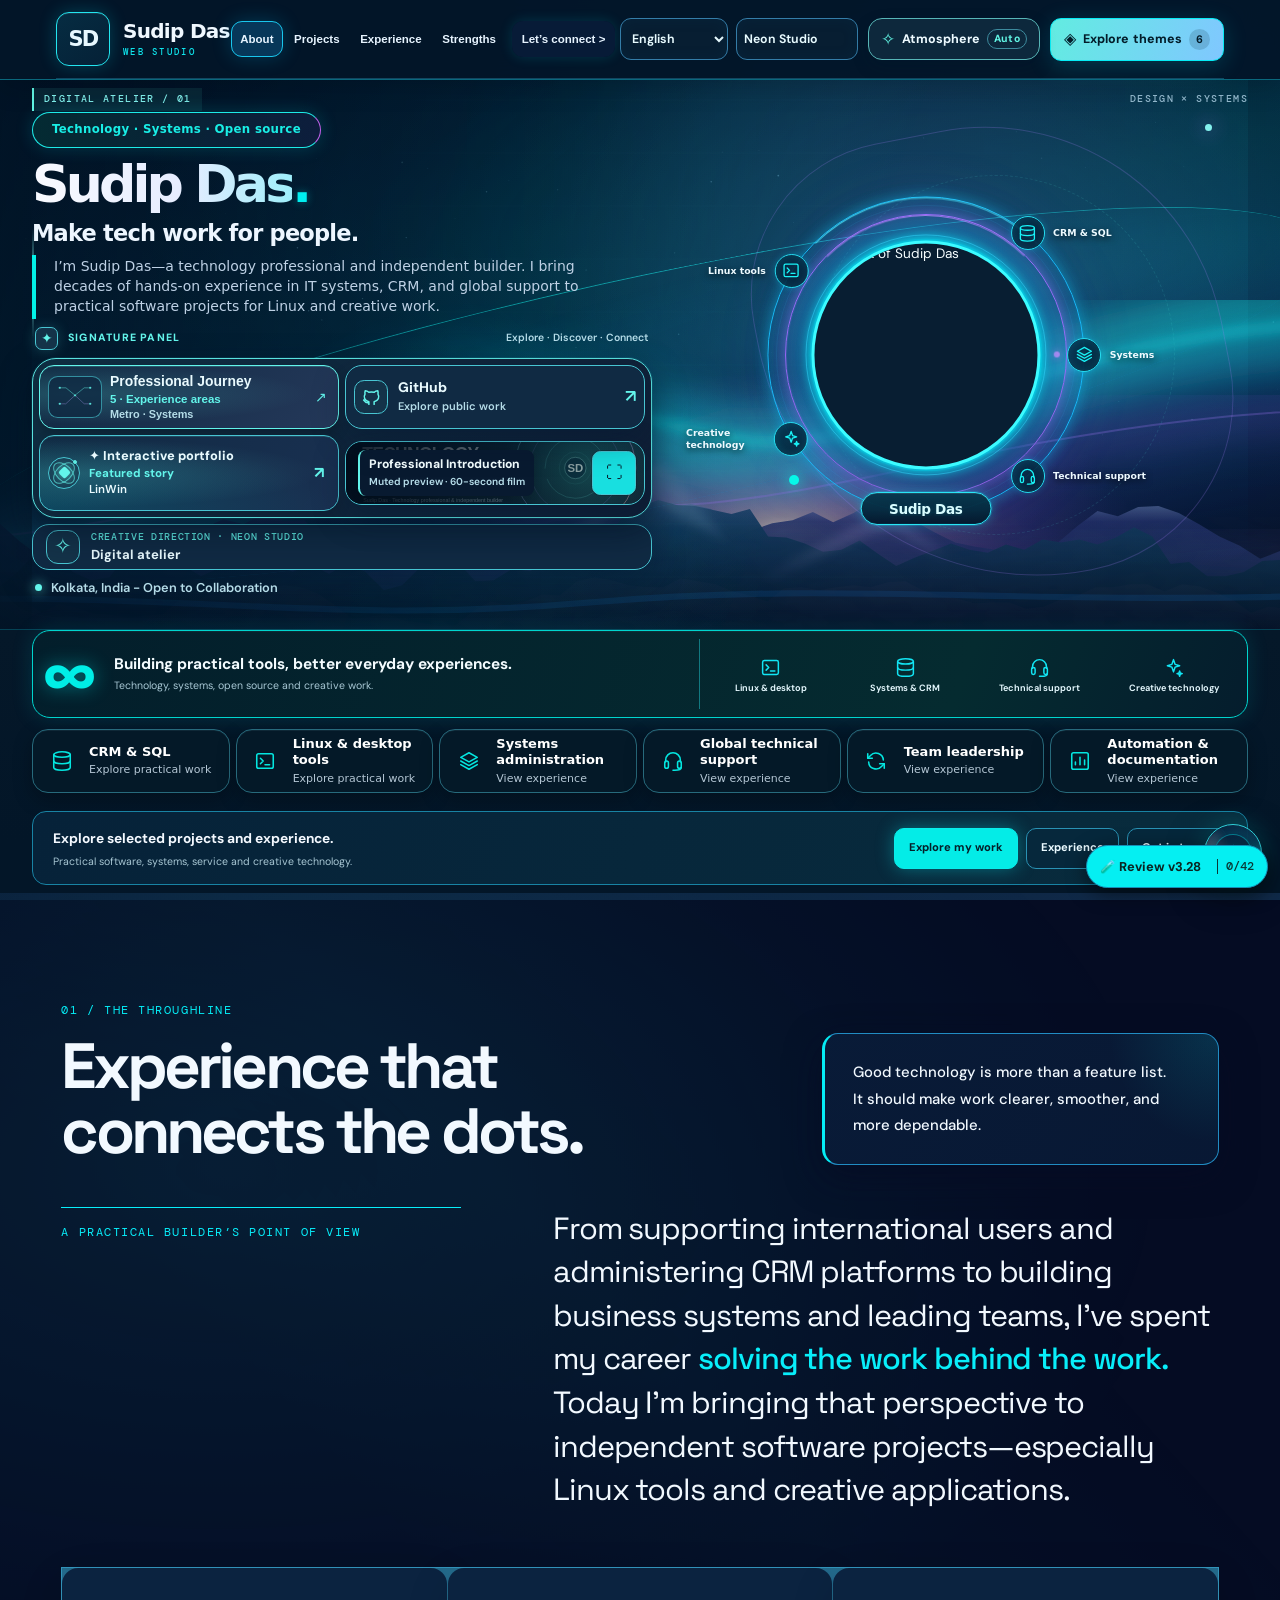
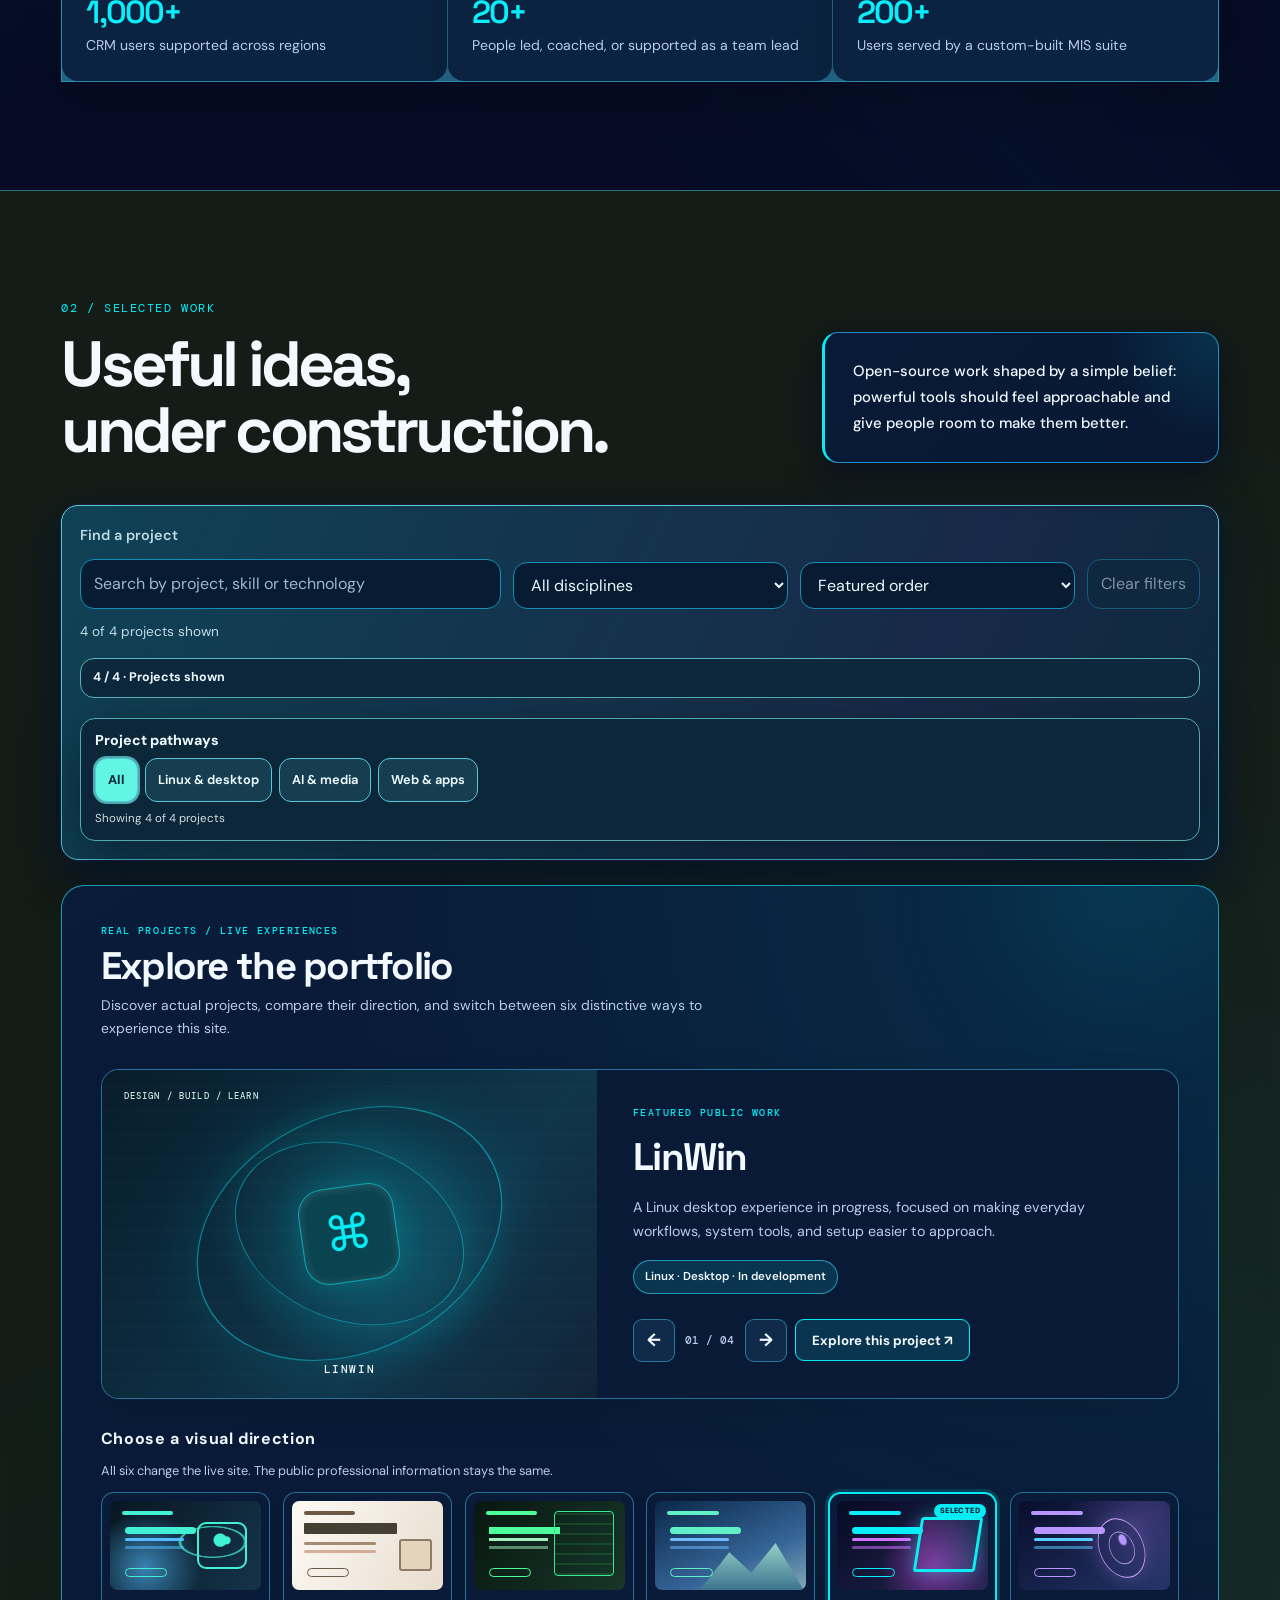
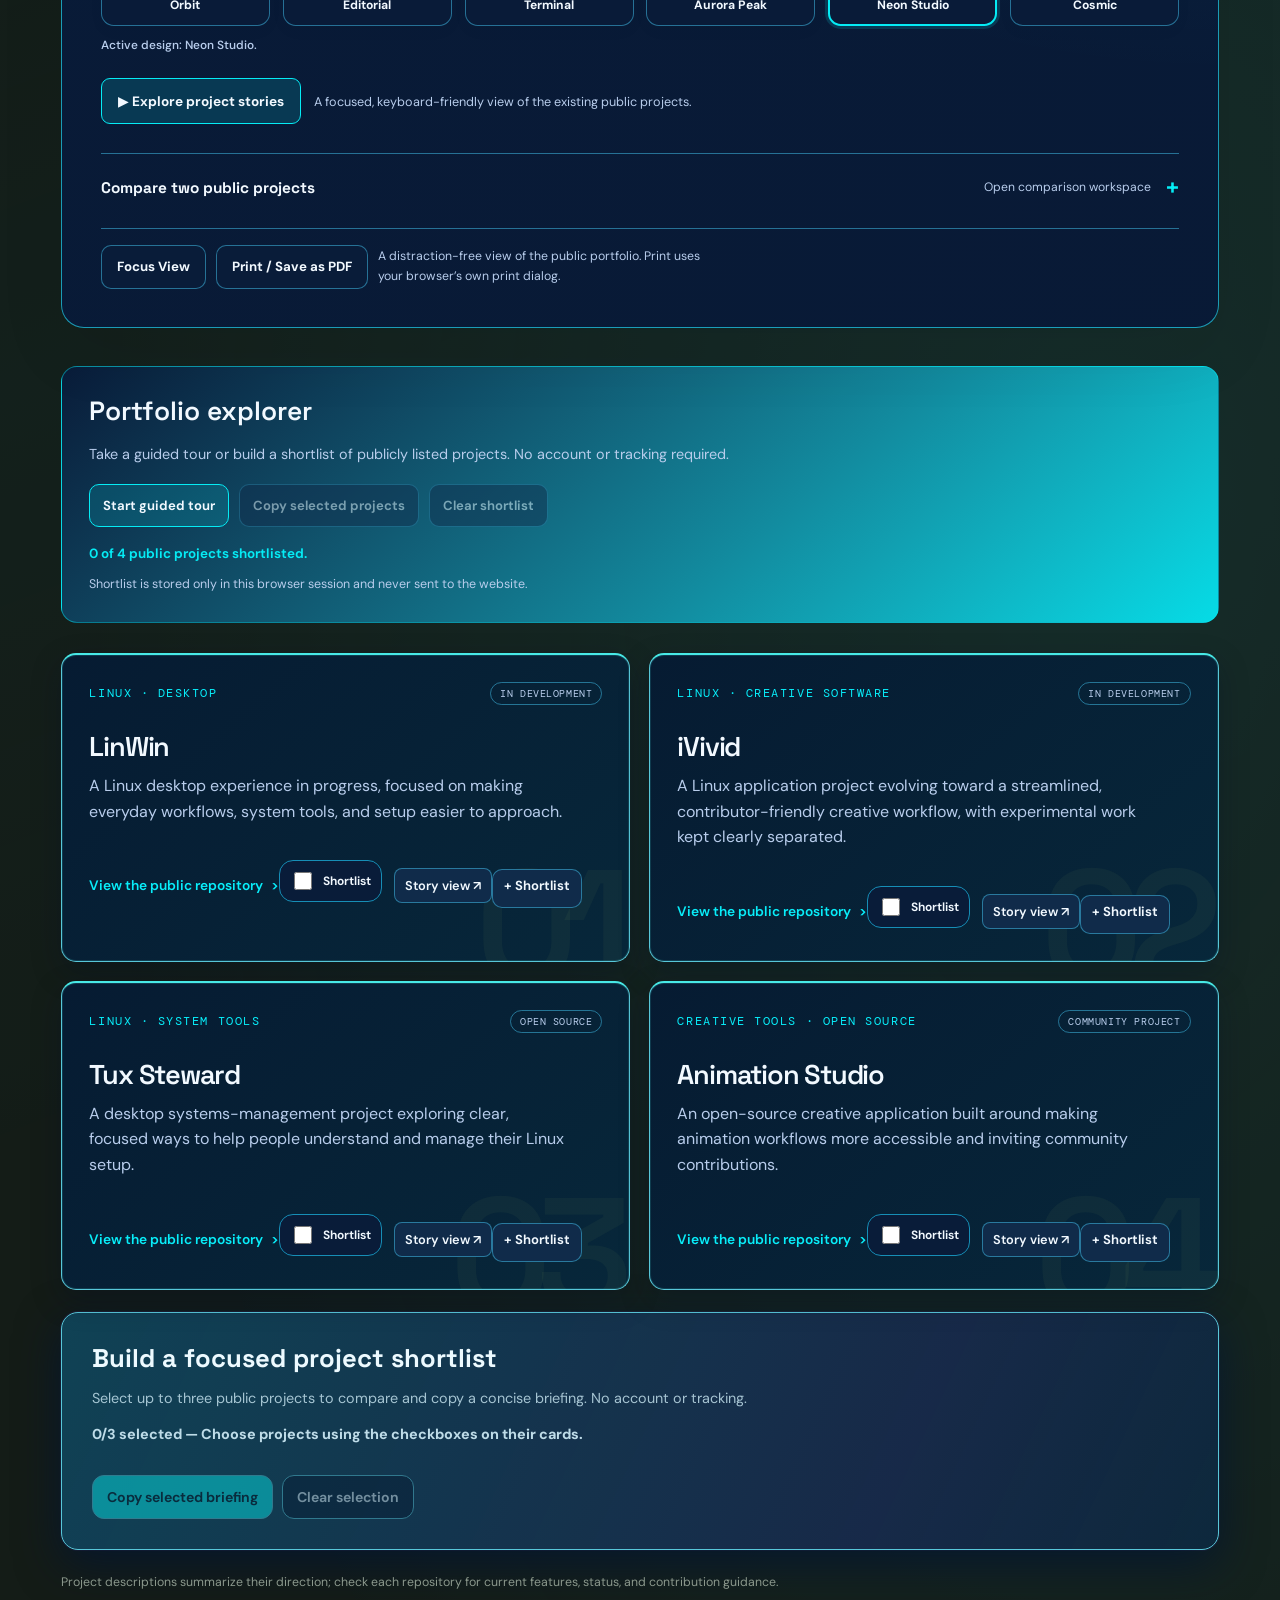
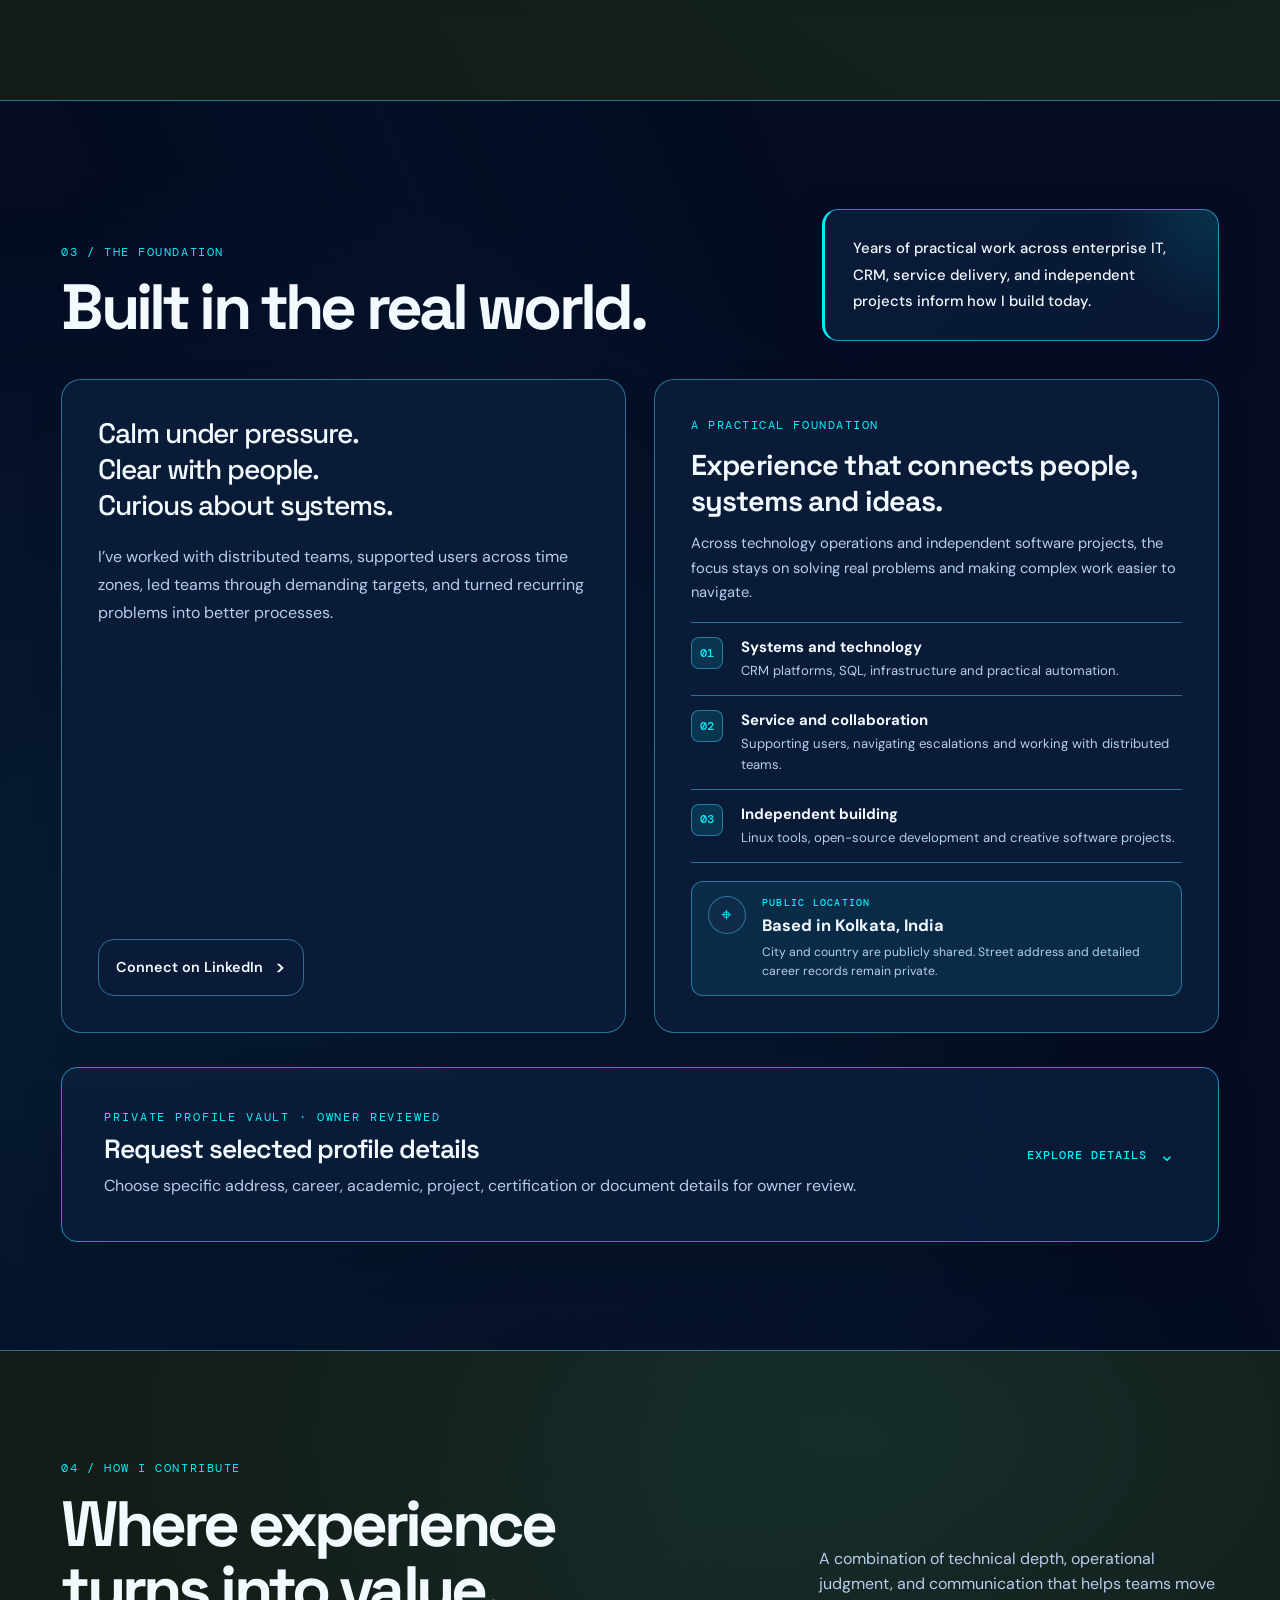
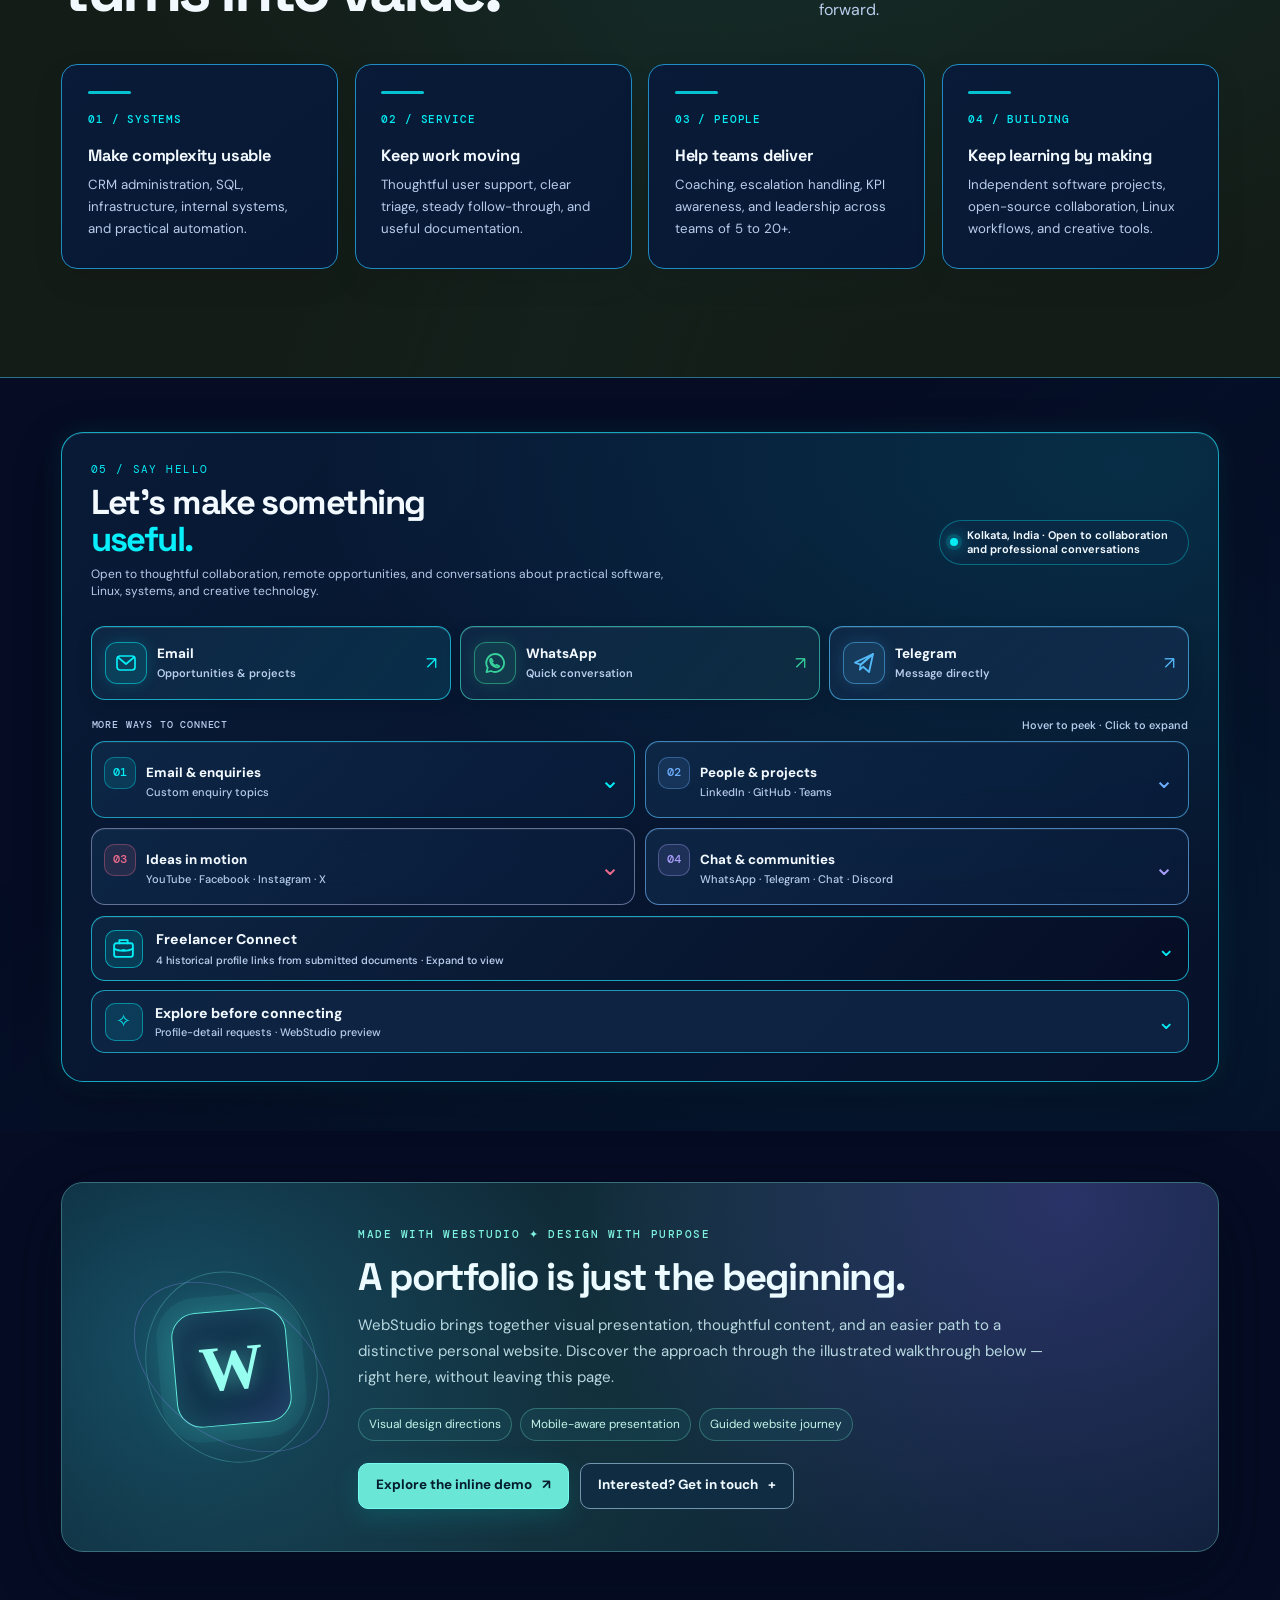
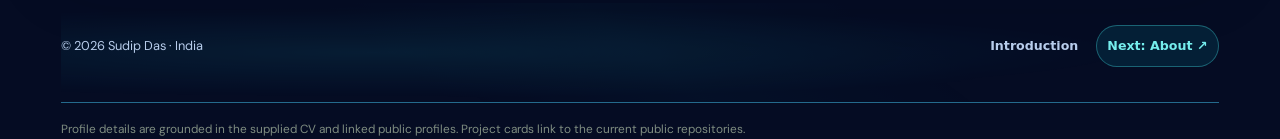
==== index.html @ 5f46d8b2 "deploy(preview): activate Cyberpunk Console and default Matrix Rain" ====
<!doctype html>
<html lang="en">
<head>
  <meta name="robots" content="noindex,nofollow,noarchive">
  <meta name="portfolio-environment" content="current-preview">
  <meta name="portfolio-visual-build" content="preview-signature-panel-v3.32.0">
  <meta name="portfolio-human-ci-repair" content="v3.28.1">
  <meta charset="utf-8">
  <meta name="viewport" content="width=device-width, initial-scale=1">
  <meta name="theme-color" content="#101713">
  <meta name="description" content="Professional portfolio of Sudip Das.">
  <link rel="canonical" href="https://sudipdas.is-a.dev/">
  <meta property="og:url" content="https://sudipdas.is-a.dev/">
  <title>Professional portfolio</title>
  <link rel="preconnect" href="https://fonts.googleapis.com">
  <link rel="preconnect" href="https://fonts.gstatic.com" crossorigin>
  <link href="https://fonts.googleapis.com/css2?family=DM+Mono:wght@400;500&family=DM+Sans:wght@400;500;600;700&family=Space+Grotesk:wght@400;500;600;700&display=swap" rel="stylesheet">
  <style>
    :root{--bg:#101713;--panel:#17211b;--panel2:#202d25;--ink:#f3f2e9;--muted:#a9b4a8;--line:rgba(231,241,224,.13);--lime:#c9f36a;--orange:#ff9b62;--blue:#86c9e8;--mono:'DM Mono',monospace;--sans:'DM Sans',sans-serif;--display:'Space Grotesk',sans-serif;--max:1160px}
    *{box-sizing:border-box}html{scroll-behavior:smooth;scroll-padding-top:92px}body{margin:0;background:var(--bg);color:var(--ink);font-family:var(--sans);line-height:1.6;overflow-x:hidden}body:before{content:"";position:fixed;z-index:-1;inset:0;background:radial-gradient(ellipse at 82% 8%,rgba(136,201,151,.12),transparent 34%),radial-gradient(ellipse at 5% 42%,rgba(201,243,106,.06),transparent 30%),linear-gradient(130deg,#101713,#111b16 55%,#111813)}a{color:inherit;text-decoration:none}.wrap{width:min(var(--max),calc(100% - 48px));margin:auto}.mono{font-family:var(--mono);font-size:.74rem;letter-spacing:.13em;text-transform:uppercase}.muted{color:var(--muted)}
    .topbar{height:76px;position:sticky;top:0;z-index:10;background:rgba(16,23,19,.84);backdrop-filter:blur(16px);border-bottom:1px solid var(--line)}.nav{height:100%;display:flex;align-items:center;justify-content:space-between}.brand{display:flex;align-items:center;gap:12px;font-weight:700;letter-spacing:-.03em}.brand-mark{width:34px;height:34px;border:1px solid rgba(201,243,106,.48);display:grid;place-items:center;color:var(--lime);font:500 .76rem var(--mono);transform:rotate(-4deg)}.navlinks{display:flex;align-items:center;gap:30px;color:#c6cec4;font-size:.9rem}.navlinks a:hover{color:var(--lime)}.nav-cta{padding:10px 15px;border:1px solid var(--line);border-radius:4px;color:var(--ink)}.nav-cta:hover{border-color:var(--lime)}.menu{display:none;background:none;border:1px solid var(--line);color:var(--ink);padding:9px 11px;font:inherit}
    .hero{min-height:690px;display:grid;grid-template-columns:1.08fr .92fr;align-items:center;gap:65px;padding:74px 0 86px;position:relative}.eyebrow{display:flex;align-items:center;gap:12px;color:var(--lime);margin-bottom:24px}.eyebrow:before{content:"";width:29px;height:1px;background:currentColor}.hero h1{font:600 clamp(3.2rem,7vw,6.3rem)/.98 var(--display);letter-spacing:-.075em;max-width:690px;margin:0}.hero h1 em{font-style:normal;color:var(--lime)}.hero-copy{font-size:1.12rem;max-width:560px;color:#c1cbc0;margin:28px 0 30px;line-height:1.75}.actions{display:flex;gap:12px;flex-wrap:wrap}.button{display:inline-flex;align-items:center;gap:12px;padding:13px 17px;border:1px solid var(--line);border-radius:4px;font-weight:600;font-size:.9rem;transition:transform .2s,border-color .2s,background .2s}.button:hover{transform:translateY(-2px);border-color:var(--lime)}.button.primary{color:#162014;background:var(--lime);border-color:var(--lime)}.button.primary:hover{background:#d9ff8b}.button .arrow{font-size:1.15rem}.location{margin-top:35px;color:var(--muted);display:flex;gap:10px;align-items:center}.pulse{height:7px;width:7px;background:var(--lime);border-radius:50%;box-shadow:0 0 0 5px rgba(201,243,106,.12)}
    .hero-art{min-height:455px;position:relative;display:grid;place-items:center;min-width:0}.orbit{position:absolute;width:min(36vw,420px);aspect-ratio:1;border:1px solid rgba(201,243,106,.19);border-radius:50%;animation:rotate 36s linear infinite}.orbit:before,.orbit:after{content:"";position:absolute;border-radius:50%;background:var(--lime)}.orbit:before{width:8px;height:8px;top:13%;left:19%;box-shadow:0 0 22px var(--lime)}.orbit:after{width:5px;height:5px;bottom:18%;right:12%;background:var(--orange);box-shadow:0 0 18px var(--orange)}.orbit.two{width:min(29vw,335px);border-color:rgba(134,201,232,.17);animation-direction:reverse;animation-duration:27s}.orbit.two:before{background:var(--blue);top:80%;left:10%;box-shadow:0 0 20px var(--blue)}.orbit.two:after{display:none}@keyframes rotate{to{transform:rotate(360deg)}}.core{position:relative;width:min(26vw,300px);aspect-ratio:1;border-radius:50%;display:grid;place-items:center;overflow:hidden;background:#1b2b20;border:1px solid rgba(201,243,106,.68);box-shadow:0 0 90px rgba(201,243,106,.14),0 22px 60px rgba(0,0,0,.28);z-index:1}.core img{display:block;width:100%;height:100%;object-fit:cover;object-position:center 38%;filter:contrast(1.02) saturate(.96)}.core span{font:600 clamp(3rem,6vw,5.2rem)/1 var(--display);letter-spacing:-.09em;color:var(--lime)}.float-card{position:absolute;background:rgba(25,36,29,.94);border:1px solid var(--line);padding:13px 15px;border-radius:4px;box-shadow:0 16px 40px #080d0a66;backdrop-filter:blur(12px)}.float-card .label{display:block;color:var(--muted);font:400 .64rem var(--mono);letter-spacing:.1em;text-transform:uppercase}.float-card strong{font:500 .95rem var(--display)}.portrait-caption{position:absolute;bottom:3px;left:50%;transform:translateX(-50%);display:flex;align-items:center;gap:9px;padding:9px 13px;border:1px solid var(--line);border-radius:99px;background:rgba(23,33,27,.96);color:#d9e0d6;font-size:.79rem;white-space:nowrap;z-index:2}.portrait-caption .pulse{height:6px;width:6px}
    .ticker{border-block:1px solid var(--line);overflow:hidden;background:rgba(255,255,255,.014)}.ticker-in{display:flex;width:max-content;gap:38px;align-items:center;padding:17px 0;animation:marquee 36s linear infinite}.ticker span{color:#bdc7bc;white-space:nowrap}.ticker b{color:var(--lime);font-size:.8rem;margin-right:38px}@keyframes marquee{to{transform:translateX(-50%)}}
    section{padding:108px 0}.section-head{display:flex;justify-content:space-between;align-items:end;gap:30px;margin-bottom:42px}.kicker{color:var(--lime);margin:0 0 14px}.section-head h2{font:600 clamp(2.5rem,5vw,4rem)/1.02 var(--display);letter-spacing:-.065em;margin:0}.section-head>p{max-width:400px;color:var(--muted);margin:0}.intro-grid{display:grid;grid-template-columns:.75fr 1.25fr;gap:92px;align-items:start}.intro-stamp{border-top:1px solid var(--lime);padding-top:15px;color:var(--lime)}.intro-copy{font:400 clamp(1.42rem,2.4vw,2.1rem)/1.42 var(--display);letter-spacing:-.035em;margin:0}.intro-copy strong{color:var(--lime);font-weight:500}.proof-row{display:grid;grid-template-columns:repeat(3,1fr);gap:1px;background:var(--line);margin-top:55px;border:1px solid var(--line)}.proof{background:var(--bg);padding:24px}.proof strong{font:600 2rem var(--display);color:var(--lime);display:block;letter-spacing:-.06em}.proof span{color:var(--muted);font-size:.88rem}
    .projects{background:#141c17;border-block:1px solid var(--line)}.project-grid{display:grid;grid-template-columns:repeat(2,1fr);gap:16px}.project{min-height:274px;position:relative;overflow:hidden;padding:27px;border:1px solid var(--line);background:linear-gradient(145deg,rgba(255,255,255,.035),rgba(255,255,255,.012));transition:transform .25s,border-color .25s}.project:hover{transform:translateY(-4px);border-color:rgba(201,243,106,.5)}.project:after{content:attr(data-number);position:absolute;right:12px;bottom:-38px;font:600 10rem/.9 var(--display);letter-spacing:-.1em;color:rgba(201,243,106,.045);pointer-events:none}.project-top{display:flex;align-items:center;justify-content:space-between}.project-type{color:var(--lime)}.project-state{border:1px solid var(--line);border-radius:99px;padding:4px 9px;color:var(--muted);font:400 .62rem var(--mono);text-transform:uppercase;letter-spacing:.06em}.project h3{font:600 1.7rem var(--display);letter-spacing:-.045em;margin:24px 0 9px}.project p{color:var(--muted);max-width:475px;margin:0 0 22px}.project-link{position:relative;z-index:1;color:var(--lime);font-size:.86rem;font-weight:600;display:inline-flex;gap:8px;align-items:center}.project-link:hover{gap:12px}.project-note{font-size:.77rem;color:#8b988c;margin:23px 0 0}
    .work-grid{display:grid;grid-template-columns:.72fr 1.28fr;gap:75px}.work-aside{position:sticky;top:112px;align-self:start}.work-aside h3{font:500 1.75rem/1.25 var(--display);letter-spacing:-.04em;margin:0 0 18px}.work-aside p{color:var(--muted)}.work-aside .button{margin-top:17px}.timeline{border-left:1px solid rgba(201,243,106,.38);padding-left:31px}.role{position:relative;padding:0 0 38px}.role:before{content:"";position:absolute;width:9px;height:9px;left:-36px;top:8px;background:var(--lime);border-radius:50%;box-shadow:0 0 0 5px var(--bg)}.role-meta{display:flex;justify-content:space-between;gap:16px;color:var(--lime);font:400 .69rem var(--mono);letter-spacing:.07em;text-transform:uppercase}.role h3{font:600 1.25rem var(--display);margin:8px 0 2px}.role .company{color:#d1d9cd;font-size:.91rem}.role p{color:var(--muted);font-size:.92rem;max-width:620px;margin:12px 0 0}
    .private-access{position:relative;isolation:isolate;overflow:hidden;border:1px solid rgba(201,243,106,.28);background:radial-gradient(ellipse at 100% 0%,rgba(112,194,161,.15),transparent 42%),linear-gradient(145deg,rgba(24,37,29,.98),rgba(16,23,19,.98));padding:clamp(22px,4vw,38px);margin-top:34px;box-shadow:0 24px 80px rgba(0,0,0,.24)}.private-access:before{content:"";position:absolute;z-index:-1;inset:-1px auto auto -8%;width:42%;height:1px;background:linear-gradient(90deg,transparent,var(--lime),transparent);box-shadow:0 0 26px rgba(201,243,106,.7);animation:vault-scan 6s ease-in-out infinite alternate}@keyframes vault-scan{to{transform:translateX(180vw)}}.vault-kicker{color:var(--lime);font:400 .72rem var(--mono);letter-spacing:.16em;text-transform:uppercase}.private-access h3{font:600 1.65rem var(--display);letter-spacing:-.04em;margin:8px 0}.request-shell-summary{list-style:none;display:grid;grid-template-columns:1fr auto;align-items:center;gap:22px;cursor:pointer;padding:4px}.request-shell-summary::-webkit-details-marker{display:none}.request-shell-summary:focus-visible{outline:2px solid var(--lime);outline-offset:3px}.request-shell-summary .vault-kicker{display:block}.request-shell-summary h3{margin:7px 0}.request-shell-summary p{margin:0;max-width:780px;color:var(--muted)}.request-shell-action{display:flex;align-items:center;gap:12px;white-space:nowrap;color:var(--lime);font:500 .76rem var(--mono);text-transform:uppercase;letter-spacing:.08em}.request-shell-action span:last-child{font-size:1.2rem;transition:transform .22s}.request-shell[open] .request-shell-action span:last-child{transform:rotate(180deg)}.request-shell-content{display:grid;grid-template-rows:0fr;transition:grid-template-rows .3s cubic-bezier(.2,.7,.25,1)}.request-shell[open] .request-shell-content{grid-template-rows:1fr}.request-shell-inner{min-height:0;overflow:hidden}.request-shell-inner>p{color:var(--muted);max-width:760px;margin:18px 0 0}.private-access>p{color:var(--muted);max-width:760px}.vault-accordions{display:grid;gap:10px;margin:25px 0}.vault-accordion{border:1px solid var(--line);background:linear-gradient(115deg,rgba(255,255,255,.035),rgba(255,255,255,.012));transition:border-color .2s,background .2s,transform .2s}.vault-accordion[open]{border-color:rgba(201,243,106,.48);background:linear-gradient(115deg,rgba(201,243,106,.055),rgba(255,255,255,.018))}.vault-accordion summary{list-style:none;display:grid;grid-template-columns:42px 1fr auto 20px;align-items:center;gap:14px;padding:15px 17px;cursor:pointer}.vault-accordion summary::-webkit-details-marker{display:none}.vault-icon{width:40px;height:40px;border:1px solid rgba(201,243,106,.26);border-radius:11px;display:grid;place-items:center;color:var(--lime);background:rgba(201,243,106,.06);font:500 1.1rem var(--mono)}.vault-title{font:600 1rem var(--display);display:block}.vault-subtitle{font-size:.76rem;color:var(--muted);display:block;margin-top:2px}.panel-state{font:400 .62rem var(--mono);letter-spacing:.07em;text-transform:uppercase;color:#9aa89b;border:1px solid var(--line);border-radius:99px;padding:5px 8px;white-space:nowrap}.vault-accordion.has-selection .panel-state{color:var(--lime);border-color:rgba(201,243,106,.35)}.vault-chevron{color:var(--lime);transition:transform .22s;font-size:1.15rem}.vault-accordion[open] .vault-chevron{transform:rotate(180deg)}.accordion-content{display:grid;grid-template-rows:0fr;transition:grid-template-rows .24s cubic-bezier(.2,.7,.25,1)}.vault-accordion[open] .accordion-content{grid-template-rows:1fr}.accordion-inner{min-height:0;overflow:hidden}.accordion-pad{padding:0 18px 18px 73px}.accordion-note{font-size:.82rem;color:var(--muted);margin:0 0 12px}.request-preview{display:grid;grid-template-columns:auto 1fr;gap:14px;align-items:center;border:1px solid rgba(134,201,232,.24);background:rgba(134,201,232,.055);padding:14px 16px;margin:20px 0}.request-orb{width:34px;height:34px;border-radius:50%;background:radial-gradient(circle at 35% 30%,#fff,#86c9e8 22%,#45748b 58%,transparent 65%);box-shadow:0 0 28px rgba(134,201,232,.32);animation:orb-pulse 3s ease-in-out infinite alternate}@keyframes orb-pulse{to{transform:scale(1.12);filter:hue-rotate(20deg)}}.request-preview strong{display:block;font:500 .88rem var(--display)}.request-preview p{margin:3px 0 0;color:var(--muted);font-size:.78rem}.request-progress{height:4px;background:rgba(255,255,255,.09);margin:8px 0 0;overflow:hidden;border-radius:9px}.request-progress span{display:block;width:0;height:100%;background:linear-gradient(90deg,var(--blue),var(--lime));transition:width .25s}.selected-chips{display:flex;gap:6px;flex-wrap:wrap;margin-top:8px}.selected-chip{border:1px solid rgba(201,243,106,.25);border-radius:99px;padding:3px 8px;color:var(--lime);font-size:.69rem}.request-grid.private-access h3{font:600 1.45rem var(--display);margin:0 0 8px}.private-access>p{color:var(--muted);max-width:760px}.private-access fieldset{border:0;border-top:1px solid var(--line);padding:20px 0 0;margin:22px 0}.private-access legend{font-weight:700;padding:0 12px 0 0}.radio-list{display:flex;flex-wrap:wrap;gap:10px;margin-top:12px}.radio-option{display:flex;align-items:center;gap:9px;padding:10px 13px;border:1px solid var(--line);border-radius:4px;color:#d9e0d6;font-size:.88rem;cursor:pointer}.radio-option:has(input:checked){border-color:var(--lime);color:var(--lime)}.request-grid{display:grid;grid-template-columns:repeat(2,minmax(0,1fr));gap:13px}.request-grid label{display:grid;gap:6px;color:#d9e0d6;font-size:.82rem}.request-grid input{width:100%;padding:11px 12px;border:1px solid var(--line);border-radius:4px;background:#101713;color:var(--ink);font:inherit}.request-grid input:focus{outline:2px solid var(--lime);outline-offset:1px}.request-consent{display:flex;align-items:flex-start;gap:10px;color:var(--muted);font-size:.83rem;margin:18px 0}.request-consent input{margin-top:5px}.captcha-slot{margin:16px 0}.request-status{min-height:1.5em;color:var(--lime);font-size:.9rem}.privacy-copy{font-size:.78rem;color:#89958a}.capabilities{background:#141c17;border-block:1px solid var(--line)}.cap-grid{display:grid;grid-template-columns:repeat(4,1fr);gap:13px}.cap{padding:23px 19px 25px;border:1px solid var(--line);min-height:178px}.cap-num{color:var(--lime);font:400 .72rem var(--mono)}.cap h3{font:600 1.1rem var(--display);margin:27px 0 7px}.cap p{font-size:.84rem;color:var(--muted);margin:0}
    .contact{padding:100px 0 70px}.contact-card{position:relative;overflow:hidden;border:1px solid rgba(201,243,106,.35);background:linear-gradient(115deg,#202e23,#18221b 68%);padding:clamp(30px,6vw,70px);display:grid;grid-template-columns:1fr auto;align-items:end;gap:30px}.contact-card:after{content:"SD";position:absolute;right:24%;top:-90px;font:600 20rem/.9 var(--display);letter-spacing:-.15em;color:rgba(201,243,106,.035);pointer-events:none}.contact h2{font:600 clamp(2.7rem,6vw,5rem)/.98 var(--display);letter-spacing:-.07em;margin:0;max-width:650px}.contact h2 em{font-style:normal;color:var(--lime)}.contact p{color:var(--muted);max-width:530px}.contact .button{position:relative;z-index:1;white-space:nowrap}.footer{padding:22px 0 35px;display:flex;justify-content:space-between;gap:20px;align-items:center;color:var(--muted);font-size:.8rem}.socials{display:flex;gap:18px}.socials a:hover{color:var(--lime)}.footnote{border-top:1px solid var(--line);padding-top:17px;color:#7f8d81;font-size:.74rem}
    .reveal{opacity:0;transform:translateY(18px);transition:opacity .65s ease,transform .65s ease}.reveal.in{opacity:1;transform:none}
    .vault-accordion summary:focus-visible{outline:2px solid var(--lime);outline-offset:-3px}
    @media(max-width:920px){.hero{grid-template-columns:1fr;gap:18px;padding-top:72px}.hero-art{min-height:440px}.orbit{width:min(68vw,360px)}.orbit.two{width:min(56vw,300px)}.core{width:min(48vw,260px)}.f1{right:10%}.f2{left:8%}.intro-grid,.work-grid{grid-template-columns:1fr;gap:33px}.work-aside{position:static}.cap-grid{grid-template-columns:repeat(2,1fr)}.section-head{display:block}.section-head>p{margin-top:18px}.contact-card{grid-template-columns:1fr;align-items:start}.contact .button{justify-self:start}}
    @media(max-width:600px){.request-shell-summary{grid-template-columns:1fr auto;gap:12px}.request-shell-summary p{max-width:48ch}.request-shell-action{font-size:.62rem}.request-grid{grid-template-columns:1fr}.vault-accordion summary{grid-template-columns:38px 1fr 17px;gap:10px;padding:13px}.vault-icon{width:36px;height:36px}.vault-accordion .panel-state{display:none}.accordion-pad{padding:0 12px 15px}.request-preview{grid-template-columns:28px 1fr;padding:12px}.request-orb{width:28px;height:28px}.wrap{width:min(100% - 34px,var(--max))}.topbar{height:66px}.menu{display:block}.navlinks{display:none;position:absolute;top:65px;left:0;right:0;padding:18px 22px 23px;background:#111a14;border-bottom:1px solid var(--line);flex-direction:column;align-items:flex-start;gap:15px}.navlinks.open{display:flex}.nav-cta{margin-top:4px}.hero{min-height:auto;padding:72px 0 54px}.hero h1{font-size:clamp(3rem,15vw,5rem)}.hero-copy{font-size:1rem}.hero-art{min-height:320px}.orbit{width:min(78vw,310px)}.orbit.two{width:min(66vw,260px)}.core{width:min(56vw,220px)}.float-card{padding:10px 12px}.f1{top:20px;right:0}.f2{bottom:36px;left:0}.f3{bottom:4px;right:4px}.ticker-in{gap:22px}.ticker b{margin-right:22px}section{padding:78px 0}.proof-row{grid-template-columns:1fr}.proof{padding:16px 20px}.proof strong{font-size:1.7rem}.project-grid{grid-template-columns:1fr}.project{min-height:255px;padding:22px}.cap-grid{grid-template-columns:1fr 1fr;gap:8px}.cap{padding:17px 14px;min-height:178px}.cap h3{font-size:1rem}.role-meta{flex-direction:column;gap:3px}.timeline{padding-left:24px}.role:before{left:-29px}.contact{padding:74px 0 52px}.contact-card{padding:27px 22px}.footer{align-items:flex-start;flex-direction:column}.socials{flex-wrap:wrap}}
    @media(prefers-reduced-motion:reduce){*,*:before,*:after{scroll-behavior:auto!important;animation-duration:.01ms!important;transition-duration:.01ms!important}.reveal{opacity:1;transform:none}}

    /* Visitor-selected presentation themes. Preference stays in this browser. */
    .nav{gap:20px}.navlinks{margin-left:auto}.theme-control{display:flex;align-items:center;gap:9px;color:var(--muted);font:400 .68rem var(--mono);letter-spacing:.08em;text-transform:uppercase;white-space:nowrap}.theme-control select{appearance:none;color:var(--ink);background:var(--panel);border:1px solid var(--line);border-radius:5px;padding:10px 30px 10px 12px;font:500 .78rem var(--sans);letter-spacing:0;text-transform:none;cursor:pointer;background-image:linear-gradient(45deg,transparent 50%,var(--lime) 50%),linear-gradient(135deg,var(--lime) 50%,transparent 50%);background-position:calc(100% - 15px) 15px,calc(100% - 10px) 15px;background-size:5px 5px;background-repeat:no-repeat}.theme-control select:focus-visible{outline:2px solid var(--lime);outline-offset:3px}
    body[data-theme="editorial"]{--bg:#f3efe6;--panel:#e8e1d5;--panel2:#ded5c8;--ink:#1c2822;--muted:#5f6c61;--line:rgba(25,43,34,.17);--lime:#176d50;--orange:#c3653a;--blue:#386d8e;--display:Georgia,serif;--sans:Arial,sans-serif}body[data-theme="editorial"]:before{background:radial-gradient(ellipse at 80% 4%,rgba(23,109,80,.1),transparent 35%),linear-gradient(135deg,#f6f2e9,#ece5d9 65%,#f5f0e6)}body[data-theme="editorial"] .topbar{background:rgba(243,239,230,.92)}body[data-theme="editorial"] .navlinks{color:#35473b}body[data-theme="editorial"] .hero{grid-template-columns:1.15fr .85fr;min-height:620px}body[data-theme="editorial"] .hero h1{font-size:clamp(3.6rem,7vw,6.8rem);letter-spacing:-.055em}body[data-theme="editorial"] .hero-copy{color:#425247}body[data-theme="editorial"] .core{border-radius:24px;width:min(31vw,370px);aspect-ratio:4/5;border:8px solid #fff;box-shadow:0 28px 65px rgba(38,50,39,.17)}body[data-theme="editorial"] .orbit{border-style:dashed;opacity:.45}body[data-theme="editorial"] .float-card,body[data-theme="editorial"] .portrait-caption{background:#fff;color:#26392e;box-shadow:0 12px 40px rgba(38,50,39,.1)}body[data-theme="editorial"] .ticker,body[data-theme="editorial"] .projects{background:rgba(255,255,255,.35)}body[data-theme="editorial"] .project{background:#fff;border-radius:12px;min-height:235px}body[data-theme="editorial"] .project:after{color:rgba(23,109,80,.07)}body[data-theme="editorial"] .proof{background:#f3efe6}body[data-theme="editorial"] .private-access{background:linear-gradient(145deg,#e9e2d5,#f8f5ee);border-color:rgba(23,109,80,.24);box-shadow:0 24px 70px rgba(38,50,39,.1)}body[data-theme="editorial"] .vault-accordion,body[data-theme="editorial"] .contact-card{background:#fff}body[data-theme="editorial"] .role .company{color:#304237}body[data-theme="editorial"] .button.primary{color:#fff;background:#176d50;border-color:#176d50}body[data-theme="editorial"] .theme-control select{background-color:#fff}
    body[data-theme="terminal"]{--bg:#080e11;--panel:#101a1e;--panel2:#142328;--ink:#d9f6ea;--muted:#8aada0;--line:rgba(110,233,180,.2);--lime:#60f0b2;--orange:#ffb86b;--blue:#68c8ff;--display:var(--mono);--sans:var(--mono)}body[data-theme="terminal"]:before{background:radial-gradient(ellipse at 85% 5%,rgba(48,174,135,.13),transparent 38%),linear-gradient(135deg,#080e11,#0b151a)}body[data-theme="terminal"] .topbar{background:rgba(8,14,17,.92);border-bottom-style:dashed}body[data-theme="terminal"] .brand-mark{transform:none;border-radius:6px}body[data-theme="terminal"] .navlinks{gap:8px;color:#b0cdc1;font-size:.72rem}body[data-theme="terminal"] .navlinks a{padding:8px 10px;border:1px solid transparent;border-radius:4px}body[data-theme="terminal"] .navlinks a[aria-current="page"]{border-color:var(--lime);background:rgba(96,240,178,.08);color:var(--lime)}body[data-theme="terminal"] .hero{min-height:490px}body[data-theme="terminal"] .hero h1{font-size:clamp(2.7rem,5.3vw,5rem);letter-spacing:-.08em}body[data-theme="terminal"] .hero h1:before{content:"$ ";color:var(--lime)}body[data-theme="terminal"] .hero-copy{font-size:.88rem;color:#a8c5b8}body[data-theme="terminal"] .core{border-radius:18px;width:min(25vw,270px);aspect-ratio:1;border:1px solid var(--lime);box-shadow:0 0 55px rgba(96,240,178,.12)}body[data-theme="terminal"] .orbit{border-style:dotted}body[data-theme="terminal"] .float-card,body[data-theme="terminal"] .portrait-caption{background:#101a1e;border-color:var(--line);border-radius:6px}body[data-theme="terminal"] .ticker{display:none}body[data-theme="terminal"] section{padding:58px 0;scroll-margin-top:92px}body[data-theme="terminal"] main>section:not(.terminal-active){display:none}body[data-theme="terminal"] main>.site-footer-wrap{display:none}body[data-theme="terminal"][data-terminal-section="contact"] main>.site-footer-wrap{display:block}body[data-theme="terminal"] .reveal{opacity:1;transform:none;transition:none}body[data-theme="terminal"] .intro-grid{grid-template-columns:.6fr 1.4fr;gap:44px}body[data-theme="terminal"] .intro-copy{max-width:62ch;font-size:clamp(1.05rem,1.75vw,1.35rem);line-height:1.62;letter-spacing:normal}body[data-theme="terminal"] .proof strong{font-size:clamp(1.35rem,2.2vw,1.9rem);line-height:1.2;letter-spacing:normal}body[data-theme="terminal"] .section-head h2{letter-spacing:-.025em}body[data-theme="terminal"] .project{min-height:190px;border-radius:7px;background:#0e181c}body[data-theme="terminal"] .project-grid{grid-template-columns:repeat(2,minmax(0,1fr))}body[data-theme="terminal"] .contact-card,body[data-theme="terminal"] .private-access{border-radius:8px}body[data-theme="terminal"] .theme-control select{background-color:#101a1e}.terminal-flow{display:none}body[data-theme="terminal"] .terminal-active .terminal-flow{display:flex;justify-content:space-between;align-items:center;gap:14px;margin:42px auto 0;width:min(var(--max),calc(100% - 48px));padding-top:20px;border-top:1px solid var(--line)}.terminal-flow .flow-status{color:var(--muted);font:400 .72rem var(--mono);letter-spacing:.08em;text-transform:uppercase}.terminal-flow .flow-actions{display:flex;gap:10px}.terminal-flow button{font:500 .76rem var(--mono);color:var(--lime);background:var(--panel);border:1px solid var(--line);border-radius:5px;padding:10px 14px;cursor:pointer}.terminal-flow button:hover:not(:disabled){border-color:var(--lime);background:rgba(96,240,178,.08)}.terminal-flow button:disabled{opacity:.45;cursor:not-allowed}
    .language-control{display:flex;align-items:center;gap:8px;color:var(--muted);font:400 .66rem var(--mono);letter-spacing:.08em;text-transform:uppercase}.language-control select{max-width:145px;border:1px solid var(--line);border-radius:4px;background:var(--panel);color:var(--ink);padding:10px 26px 10px 11px;font:500 .77rem var(--mono);cursor:pointer}.language-control select:focus-visible{outline:2px solid var(--lime);outline-offset:3px}html[dir="rtl"] body{direction:rtl}html[dir="rtl"] .navlinks,html[dir="rtl"] .actions,html[dir="rtl"] .footer,html[dir="rtl"] .project-top{direction:rtl}html[dir="rtl"] .timeline{border-left:0;border-right:1px solid rgba(201,243,106,.38);padding-left:0;padding-right:31px}html[dir="rtl"] .role:before{left:auto;right:-36px}html[dir="rtl"] .section-head,html[dir="rtl"] .work-grid,html[dir="rtl"] .intro-grid{direction:rtl}html[lang="hi"] body,html[lang="bn"] body,html[lang="ta"] body,html[lang="te"] body,html[lang="ar"] body,html[lang="zh-CN"] body,html[lang="ja"] body{font-family:system-ui,-apple-system,"Noto Sans",sans-serif}html[lang="ar"] .mono{letter-spacing:0;text-transform:none}
    @media(max-width:860px){.nav{gap:12px}.navlinks{gap:13px}.theme-control,.language-control{font-size:.6rem}.theme-control select,.language-control select{max-width:138px}}@media(max-width:600px){.nav{justify-content:space-between;position:relative}.theme-control,.language-control{margin-left:auto}.theme-control select,.language-control select{max-width:120px;padding:9px 22px 9px 8px}.navlinks{z-index:12}.navlinks.open{top:65px}.navlinks.open~.theme-control,.navlinks.open~.language-control{display:none}body[data-theme="editorial"] .core{width:min(58vw,280px)}body[data-theme="terminal"] .core{width:min(54vw,240px)}body[data-theme="terminal"] .navlinks{align-items:stretch}body[data-theme="terminal"] .project-grid{grid-template-columns:1fr}}

    /* Editorial and Terminal use the same portrait-centered orbit stage. Orbit theme remains untouched. */
    body[data-theme="editorial"] .hero-art,body[data-theme="terminal"] .hero-art{min-height:470px}
    body[data-theme="editorial"] .orbit,body[data-theme="terminal"] .orbit{width:min(38vw,450px);aspect-ratio:1;border-radius:50%;opacity:.52}
    body[data-theme="editorial"] .orbit.two,body[data-theme="terminal"] .orbit.two{width:min(31vw,365px)}
    body[data-theme="editorial"] .core,body[data-theme="terminal"] .core{width:clamp(240px,26vw,300px);aspect-ratio:1;border-radius:24px;z-index:2}
    body[data-theme="editorial"] .core{border:8px solid #fff;box-shadow:0 24px 60px rgba(38,50,39,.18)}
    body[data-theme="terminal"] .core{border:1px solid var(--lime);box-shadow:0 0 55px rgba(96,240,178,.14)}
    body[data-theme="editorial"] .orbit{border-style:solid;border-color:rgba(23,109,80,.22)}body[data-theme="editorial"] .orbit.two{border-color:rgba(56,109,142,.2)}
    body[data-theme="terminal"] .orbit{border-style:solid;border-color:rgba(96,240,178,.24)}body[data-theme="terminal"] .orbit.two{border-color:rgba(104,200,255,.2)}
    body[data-theme="editorial"] .portrait-caption{background:#fff;color:#26392e;border-color:rgba(25,43,34,.16);box-shadow:0 10px 32px rgba(38,50,39,.12)}body[data-theme="terminal"] .portrait-caption{background:#101a1e;color:var(--ink);border-color:var(--line)}
    @media(max-width:920px){body[data-theme="editorial"] .hero-art,body[data-theme="terminal"] .hero-art{min-height:440px}body[data-theme="editorial"] .orbit,body[data-theme="terminal"] .orbit{width:min(62vw,390px)}body[data-theme="editorial"] .orbit.two,body[data-theme="terminal"] .orbit.two{width:min(51vw,320px)}body[data-theme="editorial"] .core,body[data-theme="terminal"] .core{width:min(43vw,280px)}}
    @media(max-width:600px){body[data-theme="editorial"] .hero-art,body[data-theme="terminal"] .hero-art{min-height:340px}body[data-theme="editorial"] .orbit,body[data-theme="terminal"] .orbit{width:min(86vw,340px)}body[data-theme="editorial"] .orbit.two,body[data-theme="terminal"] .orbit.two{width:min(70vw,278px)}body[data-theme="editorial"] .core,body[data-theme="terminal"] .core{width:min(58vw,225px);border-radius:20px}body[data-theme="editorial"] .core{border-width:6px}body[data-theme="editorial"] .portrait-caption,body[data-theme="terminal"] .portrait-caption{bottom:0;font-size:.72rem;padding:8px 11px}}
  </style>
  <link rel="stylesheet" href="webstudio-visual-port.css">
  <link rel="stylesheet" href="webstudio-portfolio-gallery.css">
  <link rel="stylesheet" href="webstudio-visitor-hub.css">
  <link rel="stylesheet" href="webstudio-parity.css">
  <link rel="stylesheet" href="webstudio-reference-geometry.css">
  <link rel="stylesheet" href="webstudio-theme-fidelity-v1.css">
  <link rel="stylesheet" href="webstudio-aurora-reference-v2.css">
  <link rel="stylesheet" href="personal-theme-library.css?v=1.2.1">
  <link rel="stylesheet" href="webstudio-footer.css?v=1.2.0">
  <link rel="stylesheet" href="personal-editorial-contrast.css?v=1.0.1">
  <link rel="stylesheet" href="personal-foundation-v1.css?v=1.0.0">
  <link rel="stylesheet" href="personal-layout-flow-v1.css?v=1.0.0">
  <link rel="stylesheet" href="personal-editorial-finish-v1.css?v=1.0.0">
  <link rel="stylesheet" href="personal-smart-navigation-v1.css?v=1.1.2">
  <link rel="stylesheet" href="portfolio-showcase-v2.css?v=2.1.0">
  <link rel="stylesheet" href="portfolio-intro-hover-v3.css?v=3.0.1">
  <link rel="stylesheet" href="portfolio-intro-inline-v4.css?v=4.0.0">
  <link rel="stylesheet" href="portfolio-video-tile-v4-1.css?v=4.2.0">
  <link rel="stylesheet" href="personal-quick-hub-v2.css?v=2.5.0">
  <link rel="stylesheet" href="personal-connect-suite-v1.css?v=1.3.0">
  <link rel="stylesheet" href="personal-connect-compact-v2.css?v=2.0.0">
  <link rel="stylesheet" href="neon-studio-reference-lock-v1.css?v=1.3.3">
  <link rel="stylesheet" href="personal-aurora-webstudio-parity-v1.css?v=1.0.0">
  <link rel="stylesheet" href="personal-neon-portrait-refinement-v1.css?v=1.4.0">
  <link rel="stylesheet" href="personal-neon-nameplate-fit-v1.css?v=1.1.0">
  <link rel="stylesheet" href="personal-neon-header-reference-v1.css?v=1.1.0">
  <link rel="stylesheet" href="personal-neon-mobile-hardening-v1.css?v=1.0.0">
  <meta name="portfolio-intro-youtube-url" content="">
  <meta name="portfolio-intro-mp4" content="media/sudip-das-professional-introduction-720p.mp4">
  <meta name="portfolio-intro-poster" content="media/sudip-das-intro-poster.svg">
  <link rel="preload" as="image" href="neon-horizon.svg">
  <link rel="preload" as="image" href="aurora-reference-horizon.svg">
  <link rel="preload" as="image" href="cosmic-reference-wave.svg">
  <link rel="stylesheet" href="personal-footer-breadcrumbs-v1.css?v=1.0.0">
  <link rel="stylesheet" href="personal-theme-normalization-v1.css?v=3.15.0">
  <link rel="stylesheet" href="personal-theme-identity-v316.css?v=3.16.0">
  <link rel="stylesheet" href="personal-review-experience-v317.css?v=3.17.0">
<style id="human-ci-and-discovery-v314">
.skip-to-content{position:fixed;top:-100px;left:16px;z-index:9999;background:#c9f36a;color:#101713;padding:11px 16px;border-radius:6px;font-weight:700}.skip-to-content:focus{top:12px}
.project-discovery{display:flex;align-items:end;gap:12px;flex-wrap:wrap;margin:0 0 25px;padding:18px;border:1px solid var(--line);border-radius:8px;background:rgba(255,255,255,.025)}
.project-discovery label{font-weight:600;flex-basis:100%;font-size:.9rem}.project-discovery input,.project-discovery select,.project-filter-reset{border:1px solid rgba(231,241,224,.3);background:#17211b;color:#f3f2e9;padding:11px 13px;border-radius:5px;font:inherit;min-height:44px}.project-discovery input{flex:2 1 220px;min-width:0}.project-discovery select{flex:1 1 175px}.project-filter-reset{cursor:pointer}.project-filter-reset:disabled{opacity:.5;cursor:default}.project-discovery-status{flex-basis:100%;font-size:.85rem;color:var(--muted);margin:0}.project-grid>.project[hidden]{display:none!important}
.human-ci-panel{position:fixed;right:14px;bottom:14px;z-index:900;max-width:min(410px,calc(100vw - 28px));color:#f3f2e9;font:14px/1.4 system-ui,sans-serif}.human-ci-panel button,.human-ci-panel textarea,.human-ci-panel select{font:inherit}.human-ci-toggle{background:#c9f36a;color:#101713;border:1px solid #101713;border-radius:30px;padding:12px 17px;font-weight:700;box-shadow:0 8px 28px #0009;cursor:pointer}.human-ci-count{font-size:12px;margin-left:8px}.human-ci-panel #human-ci-content{max-height:min(70vh,680px);overflow:auto;background:#111d18;border:1px solid #8ea99a;border-radius:12px;padding:19px;margin-bottom:10px;box-shadow:0 14px 54px #000b}.human-ci-panel h2{font-size:18px;margin:0}.human-ci-panel p{font-size:13px;color:#d0dcd1}.human-ci-checks{display:grid;gap:10px;margin:15px 0}.human-ci-checks label{display:grid;grid-template-columns:1fr 123px;align-items:center;gap:9px}.human-ci-panel select,.human-ci-panel textarea{background:#20352a;color:white;border:1px solid #92ad9b;border-radius:5px;padding:8px;width:100%;min-width:0}.human-ci-panel textarea{margin-top:7px;resize:vertical}.human-ci-actions{display:flex;flex-wrap:wrap;gap:7px;margin-top:12px}.human-ci-actions button{border:1px solid #b3dd8d;background:#22392a;color:#f3f2e9;padding:9px 11px;border-radius:6px;cursor:pointer}.human-ci-panel :focus-visible,:focus-visible{outline:3px solid #c9f36a;outline-offset:3px}
@media(prefers-reduced-motion:reduce){html:focus-within{scroll-behavior:auto!important}*,*:before,*:after{animation-duration:.01ms!important;animation-iteration-count:1!important;transition-duration:.01ms!important}}
</style>
  <link rel="stylesheet" href="aurora-peak-alpine-v318.css?v=3.47.0">
  <link rel="stylesheet" href="terminal-footer-ci-polish-v319.css?v=3.19.0">
  <link rel="stylesheet" href="aurora-peak-review-polish-v320.css?v=3.20.0">
  <link rel="stylesheet" href="webstudio-six-theme-system-v321.css?v=3.21.0">
  <link rel="stylesheet" href="preview-diagnostics-v321.css?v=3.21.0">
  <link rel="stylesheet" href="atmosphere-system-v322.css?v=3.22.0">
  <link rel="stylesheet" href="atmosphere-sitewide-v323.css?v=3.23.0">
  <link rel="stylesheet" href="github-hero-explorer-v324.css?v=3.24.0">
  <link rel="stylesheet" href="hero-display-layout-v327.css?v=3.41.0">
  <link rel="stylesheet" href="webstudio-engine-mesh-v328.css?v=3.28.0">
  <link rel="stylesheet" href="atmosphere-audio-v328.css?v=3.28.0">
  <link rel="stylesheet" href="human-ci-theme-repairs-v3281.css?v=3.28.1">
  <link rel="stylesheet" href="editorial-hero-actions-v3282.css?v=3.28.3">
  <link rel="stylesheet" href="webstudio-five-engine-v329.css?v=3.29.0">
  <link rel="stylesheet" href="webstudio-experience-v330.css?v=3.30.0">
  <link rel="stylesheet" href="github-hero-portal-v3312.css?v=3.31.2">
  <link rel="stylesheet" href="plugins/webstudio-plugin-engine-v331.css?v=3.31.0">
  <link rel="stylesheet" href="plugins/webstudio-personal-bridge-v331.css?v=3.31.0">
  <link rel="stylesheet" href="github-hero-opaque-v3313.css?v=3.31.3">
  <link rel="stylesheet" href="signature-panel-v332.css?v=3.32.0">
<link rel="stylesheet" href="smart-landing-v333.css?v=3.37.0">
<link rel="stylesheet" href="plugins/modules/professional-journey-v338.css?v=3.39.0">
<link rel="stylesheet" href="hero-orbit-geometry-v340.css?v=3.41.0">
<link rel="stylesheet" href="aurora-hybrid-v348.css?v=3.51.0">
<link rel="stylesheet" href="hero-profile-v353.css?v=3.57.0">
<link rel="stylesheet" href="atmosphere-matrix-v356.css?v=3.56.0">
</head>
<body class="ws-parity" data-theme="neon-studio" data-approved-theme="neon-studio">
  <a class="skip-to-content" href="#top">Skip to main content</a>
  <header class="topbar">
    <nav class="nav wrap" aria-label="Main navigation">
      <a class="brand" href="#top" aria-label="Sudip Das, home"><span class="brand-mark" aria-hidden="true">SD</span><span class="brand-wordmark"><span class="brand-name">Sudip Das</span><span class="brand-subtitle" aria-hidden="true">WEB STUDIO</span></span></a>
      <button class="menu" aria-expanded="false" aria-controls="navlinks">Menu</button>
      <div class="navlinks" id="navlinks"><a href="#about">About</a><a href="#projects">Projects</a><a href="#experience">Experience</a><a href="#capabilities">Strengths</a><a class="nav-cta" href="#contact">Let’s connect <span aria-hidden="true">></span></a></div>
      <label class="language-control"><span data-i18n="language">Language</span><select id="language-select" aria-label="Choose language"><option value="en">English</option><option value="hi">हिन्दी</option><option value="bn">বাংলা</option><option value="es">Español</option><option value="fr">Français</option><option value="de">Deutsch</option><option value="pt">Português</option><option value="ar">العربية</option><option value="zh-CN">简体中文</option><option value="ja">日本語</option></select></label>
      <label class="theme-control"><span data-i18n="themeLabel">Theme</span><select id="theme-select" aria-label="Choose site theme"><option value="orbit">Orbit · Portfolio</option><option value="editorial">Editorial · Profile</option><option value="terminal">Terminal · Explorer</option><option value="aurora-peak">Aurora Peak</option><option value="neon-studio" selected>Neon Studio</option><option value="design-2">Cosmic</option></select></label>
    </nav>
  </header>
  <main id="top">
    <div class="wrap hero">
      <div class="theme-scene" aria-hidden="true"><img src="aurora-reference-horizon.svg" alt="" data-scene="aurora" loading="lazy"><img src="neon-horizon.svg" alt="" data-scene="neon" loading="lazy"><img src="cosmic-reference-wave.svg" alt="" data-scene="cosmic" loading="lazy"></div>
      <div class="hero-text">
        <div class="eyebrow mono">Creative technologist · Systems builder · Open source</div>
        <h1><span class="neon-name-gradient">Sudip Das</span><span class="neon-name-dot">.</span></h1>
        <p class="hero-role">Make tech work for people.</p>
        <p class="hero-copy">I’m Sudip Das—a technology professional and independent builder. I bring decades of hands-on experience in IT systems, CRM, and global support to practical software projects for Linux and creative work.</p>
        <div class="actions"><a class="button primary" href="#projects">Explore my work <span class="arrow" aria-hidden="true">↓</span></a><a class="button" href="https://github.com/sudipdasin" target="_blank" rel="noreferrer">GitHub profile <span class="arrow" aria-hidden="true">></span></a></div>
        <div class="location"><span class="pulse"></span><span>Kolkata, India - Open to Collaboration</span></div>
      </div>
      <div class="hero-art" aria-label="Portrait of Sudip Das framed by connected technology orbits">
        <div class="orbit"></div><div class="orbit two"></div><div class="core"><img src="sudip-das-portrait.jpg" alt="Portrait of Sudip Das" width="992" height="1072" fetchpriority="high" decoding="async"></div>
        <div class="portrait-caption"><span class="pulse"></span><span>Sudip Das · Technology builder</span></div>
      </div>
    </div>
    <div class="ticker" role="region" aria-label="Areas of experience">
      <span class="ticker-screenreader">CRM and SQL · Linux and desktop tools · Systems administration · Global technical support · Team leadership · Automation and documentation</span>
      <div class="ticker-window" aria-hidden="true">
        <div class="ticker-in">
          <div class="ticker-group"><span>CRM &amp; SQL <b>✳</b></span><span>Linux &amp; desktop tools <b>✳</b></span><span>Systems administration <b>✳</b></span><span>Global technical support <b>✳</b></span><span>Team leadership <b>✳</b></span><span>Automation &amp; documentation <b>✳</b></span></div>
          <div class="ticker-group"><span>CRM &amp; SQL <b>✳</b></span><span>Linux &amp; desktop tools <b>✳</b></span><span>Systems administration <b>✳</b></span><span>Global technical support <b>✳</b></span><span>Team leadership <b>✳</b></span><span>Automation &amp; documentation <b>✳</b></span></div>
        </div>
      </div>
    </div>
    <section id="about">
      <div class="wrap">
        <div class="section-head reveal"><div><p class="kicker mono">01 / The throughline</p><h2>Experience that<br>connects the dots.</h2></div><p>Good technology is more than a feature list. It should make work clearer, smoother, and more dependable.</p></div>
        <div class="intro-grid reveal"><div class="intro-stamp mono">A PRACTICAL BUILDER’S POINT OF VIEW</div><p class="intro-copy">From supporting international users and administering CRM platforms to building business systems and leading teams, I’ve spent my career <strong>solving the work behind the work.</strong> Today I’m bringing that perspective to independent software projects—especially Linux tools and creative applications.</p></div>
        <div class="proof-row reveal"><div class="proof"><strong>1,000+</strong><span>CRM users supported across regions</span></div><div class="proof"><strong>20+</strong><span>People led, coached, or supported as a team lead</span></div><div class="proof"><strong>200+</strong><span>Users served by a custom-built MIS suite</span></div></div>
      </div>
    </section>
    <section class="projects" id="projects">
      <div class="wrap">
        <div class="section-head reveal"><div><p class="kicker mono">02 / Selected work</p><h2>Useful ideas,<br>under construction.</h2></div><p>Open-source work shaped by a simple belief: powerful tools should feel approachable and give people room to make them better.</p></div>
        <div class="project-grid">
          <article class="project reveal" data-number="01"><div class="project-top"><span class="project-type mono">Linux · Desktop</span><span class="project-state">In development</span></div><h3>LinWin</h3><p>A Linux desktop experience in progress, focused on making everyday workflows, system tools, and setup easier to approach.</p><a class="project-link" href="https://github.com/sudipdasin/LinWin" target="_blank" rel="noreferrer">View the public repository <span aria-hidden="true">></span></a></article>
          <article class="project reveal" data-number="02"><div class="project-top"><span class="project-type mono">Linux · Creative software</span><span class="project-state">In development</span></div><h3>iVivid</h3><p>A Linux application project evolving toward a streamlined, contributor-friendly creative workflow, with experimental work kept clearly separated.</p><a class="project-link" href="https://github.com/sudipdasin/ivivid" target="_blank" rel="noreferrer">View the public repository <span aria-hidden="true">></span></a></article>
          <article class="project reveal" data-number="03"><div class="project-top"><span class="project-type mono">Linux · System tools</span><span class="project-state">Open source</span></div><h3>Tux Steward</h3><p>A desktop systems-management project exploring clear, focused ways to help people understand and manage their Linux setup.</p><a class="project-link" href="https://github.com/sudipdasin/tux-steward" target="_blank" rel="noreferrer">View the public repository <span aria-hidden="true">></span></a></article>
          <article class="project reveal" data-number="04"><div class="project-top"><span class="project-type mono">Creative tools · Open source</span><span class="project-state">Community project</span></div><h3>Animation Studio</h3><p>An open-source creative application built around making animation workflows more accessible and inviting community contributions.</p><a class="project-link" href="https://github.com/sudipdasin/animation-studio" target="_blank" rel="noreferrer">View the public repository <span aria-hidden="true">></span></a></article>
        </div>
        <p class="project-note">Project descriptions summarize their direction; check each repository for current features, status, and contribution guidance.</p>
      </div>
    </section>
    <section id="experience">
      <div class="wrap">
        <div class="section-head reveal"><div><p class="kicker mono">03 / The foundation</p><h2>Built in the real world.</h2></div><p>Years of practical work across enterprise IT, CRM, service delivery, and independent projects inform how I build today.</p></div>
        <div class="work-grid">
          <aside class="work-aside reveal"><h3>Calm under pressure.<br>Clear with people.<br>Curious about systems.</h3><p>I’ve worked with distributed teams, supported users across time zones, led teams through demanding targets, and turned recurring problems into better processes.</p><a class="button" href="https://www.linkedin.com/in/sudipdasin/" target="_blank" rel="noreferrer">Connect on LinkedIn <span class="arrow" aria-hidden="true">></span></a></aside>
          <article class="foundation-summary reveal" aria-labelledby="foundation-summary-title">
            <div class="foundation-summary-head">
              <p class="foundation-eyebrow mono">A practical foundation</p>
              <h3 id="foundation-summary-title">Experience that connects people, systems and ideas.</h3>
              <p>Across technology operations and independent software projects, the focus stays on solving real problems and making complex work easier to navigate.</p>
            </div>
            <ul class="foundation-pillar-list" aria-label="Public professional experience highlights">
              <li><span class="foundation-pillar-index" aria-hidden="true">01</span><div><strong>Systems and technology</strong><span>CRM platforms, SQL, infrastructure and practical automation.</span></div></li>
              <li><span class="foundation-pillar-index" aria-hidden="true">02</span><div><strong>Service and collaboration</strong><span>Supporting users, navigating escalations and working with distributed teams.</span></div></li>
              <li><span class="foundation-pillar-index" aria-hidden="true">03</span><div><strong>Independent building</strong><span>Linux tools, open-source development and creative software projects.</span></div></li>
            </ul>
            <div class="foundation-location" aria-label="Publicly shared city and country">
              <span class="foundation-location-icon" aria-hidden="true">⌖</span>
              <div><span class="foundation-location-kicker">PUBLIC LOCATION</span><strong class="foundation-country">Based in Kolkata, India</strong>
              <p class="foundation-location-note">City and country are publicly shared. Street address and detailed career records remain private.</p></div>
            </div>
          </article>
        </div>
        <details class="private-access request-shell reveal" id="private-details">
          <summary class="request-shell-summary" aria-expanded="false"><div><span class="vault-kicker">Private profile vault · owner reviewed</span><h3>Request selected profile details</h3><p>Choose specific address, career, academic, project, certification or document details for owner review.</p></div><span class="request-shell-action"><span>Explore details</span><span aria-hidden="true">⌄</span></span></summary>
          <div class="request-shell-content"><div class="request-shell-inner">
          <p>Open a section to choose only what you need. Your request stays private until the profile owner reviews it. A smart preview updates locally as you choose; nothing is sent until you submit.</p>
          <form id="private-request-form">
            <div class="vault-accordions" id="vault-accordions">
              <details class="vault-accordion" data-category="address">
                <summary aria-expanded="false"><span class="vault-icon" aria-hidden="true">⌖</span><span><span class="vault-title">Address Details</span><span class="vault-subtitle">Choose location detail level</span></span><span class="panel-state">Not selected</span><span class="vault-chevron" aria-hidden="true">⌄</span></summary>
                <div class="accordion-content"><div class="accordion-inner"><div class="accordion-pad"><p class="accordion-note">Kolkata, India is already public. A full postal address requires the owner’s approval.</p><div class="radio-list">
                  <label class="radio-option"><input type="radio" name="addressLevel" value="none" checked> Country only</label>
                  <label class="radio-option"><input type="radio" name="addressLevel" value="city_state"> City and state</label>
                  <label class="radio-option"><input type="radio" name="addressLevel" value="full_address"> Full address and PIN code</label>
                </div></div></div></div>
              </details>
              <details class="vault-accordion" data-category="career">
                <summary aria-expanded="false"><span class="vault-icon" aria-hidden="true">◷</span><span><span class="vault-title">Career Details</span><span class="vault-subtitle">Roles, responsibilities and employers</span></span><span class="panel-state">Not selected</span><span class="vault-chevron" aria-hidden="true">⌄</span></summary>
                <div class="accordion-content"><div class="accordion-inner"><div class="accordion-pad"><p class="accordion-note">Select the amount of professional history needed for your review.</p><div class="radio-list">
                  <label class="radio-option"><input type="radio" name="careerLevel" value="none" checked> No career details</label>
                  <label class="radio-option"><input type="radio" name="careerLevel" value="roles"> Roles and responsibilities</label>
                  <label class="radio-option"><input type="radio" name="careerLevel" value="employers"> Employer names</label>
                  <label class="radio-option"><input type="radio" name="careerLevel" value="roles_employers"> Roles and employers</label>
                </div></div></div></div>
              </details>
              <details class="vault-accordion" data-category="academic">
                <summary aria-expanded="false"><span class="vault-icon" aria-hidden="true">✦</span><span><span class="vault-title">Academic Details</span><span class="vault-subtitle">Education history and qualifications</span></span><span class="panel-state">Not selected</span><span class="vault-chevron" aria-hidden="true">⌄</span></summary>
                <div class="accordion-content"><div class="accordion-inner"><div class="accordion-pad"><p class="accordion-note">Choose a concise qualification summary or the full education record listed in the CV.</p><div class="radio-list">
                  <label class="radio-option"><input type="radio" name="academicLevel" value="none" checked> No academic details</label>
                  <label class="radio-option"><input type="radio" name="academicLevel" value="qualifications"> Degrees and institutions</label>
                  <label class="radio-option"><input type="radio" name="academicLevel" value="full_record"> Full academic record</label>
                </div></div></div></div>
              </details>
              <details class="vault-accordion" data-category="projects">
                <summary aria-expanded="false"><span class="vault-icon" aria-hidden="true">⌘</span><span><span class="vault-title">Project Details</span><span class="vault-subtitle">Selected work and project descriptions</span></span><span class="panel-state">Not selected</span><span class="vault-chevron" aria-hidden="true">⌄</span></summary>
                <div class="accordion-content"><div class="accordion-inner"><div class="accordion-pad"><p class="accordion-note">This includes career project history from the CV. Public GitHub projects remain linked on the portfolio.</p><div class="radio-list">
                  <label class="radio-option"><input type="radio" name="projectLevel" value="none" checked> No project details</label>
                  <label class="radio-option"><input type="radio" name="projectLevel" value="titles"> Project names and dates</label>
                  <label class="radio-option"><input type="radio" name="projectLevel" value="full_details"> Descriptions and technologies</label>
                </div></div></div></div>
              </details>
              <details class="vault-accordion" data-category="certifications">
                <summary aria-expanded="false"><span class="vault-icon" aria-hidden="true">✧</span><span><span class="vault-title">Certifications</span><span class="vault-subtitle">Professional credentials</span></span><span class="panel-state">No records yet</span><span class="vault-chevron" aria-hidden="true">⌄</span></summary>
                <div class="accordion-content"><div class="accordion-inner"><div class="accordion-pad"><p class="accordion-note">No certifications were listed in the supplied CVs. Nothing will be sent until credentials are added to the private vault.</p><div class="radio-list">
                  <label class="radio-option"><input type="radio" name="certificationLevel" value="none" checked> No certifications</label>
                  <label class="radio-option"><input type="radio" name="certificationLevel" value="list" disabled> Certification list (not yet available)</label>
                </div></div></div></div>
              </details>
              <details class="vault-accordion" data-category="documents">
                <summary aria-expanded="false"><span class="vault-icon" aria-hidden="true">▧</span><span><span class="vault-title">Documents</span><span class="vault-subtitle">Document summaries, no automatic attachments</span></span><span class="panel-state">Not selected</span><span class="vault-chevron" aria-hidden="true">⌄</span></summary>
                <div class="accordion-content"><div class="accordion-inner"><div class="accordion-pad"><p class="accordion-note">Document requests send an owner-approved summary by email. The current vault does not attach or expose the original files.</p><div class="radio-list">
                  <label class="radio-option"><input type="radio" name="documentLevel" value="none" checked> No document summary</label>
                  <label class="radio-option"><input type="radio" name="documentLevel" value="cv_summary"> Professional CV summary</label>
                  <label class="radio-option"><input type="radio" name="documentLevel" value="education_summary"> Education record summary</label>
                </div></div></div></div>
              </details>
            </div>
            <div class="request-preview" aria-live="polite"><span class="request-orb" aria-hidden="true"></span><div><strong id="smart-title">Your request, intelligently scoped</strong><p id="smart-copy">Choose one or more sections. The preview updates on this device and helps you see what you are asking to share.</p><div class="selected-chips" id="selected-chips"></div><div class="request-progress" role="progressbar" aria-label="Request completion" aria-valuemin="0" aria-valuemax="100" aria-valuenow="0"><span id="request-progress-bar"></span></div></div></div>
            <div class="request-grid">
              <label>Full name <input name="fullName" autocomplete="name" maxlength="120" required></label>
              <label>Current location <input name="currentLocation" autocomplete="address-level2" maxlength="160" required></label>
              <label>Full address <input name="visitorAddress" autocomplete="street-address" maxlength="300" required></label>
              <label>Company / organization <input name="company" autocomplete="organization" maxlength="160" required></label>
              <label>Job designation <input name="designation" autocomplete="organization-title" maxlength="160" required></label>
              <label>Email address <input name="email" type="email" autocomplete="email" maxlength="254" required></label>
              <label>Mobile number <input name="mobile" type="tel" autocomplete="tel" maxlength="40" required></label>
              <label>Landline <input name="landline" type="tel" maxlength="40" required></label>
            </div>
            <div class="visually-hidden-website" aria-hidden="true" style="position:absolute;left:-10000px;width:1px;height:1px;overflow:hidden"><label>Website <input name="website" tabindex="-1" autocomplete="off"></label></div>
            <label class="request-consent"><input type="checkbox" name="consent" required><span>I consent to using these details to verify and respond to this request. I understand the selected information is sent only after email verification and the profile owner’s approval.</span></label>
            <div class="captcha-slot"><p class="captcha-note">Security verification</p><div class="captcha-widget-frame"><div class="cf-turnstile" data-sitekey="0x4AAAAAAGH9fA57L306xoj7" data-theme="light" data-size="flexible"></div></div><p class="captcha-hint">A successful security check does not enable private requests while this preview is offline.</p></div>
            <button class="button primary request-submit" type="submit" disabled aria-disabled="true" aria-describedby="request-status"><span data-i18n="submitRequest">Send verified access request</span><span class="arrow" aria-hidden="true">→</span></button>
            <p class="request-status" id="request-status" role="status" aria-live="polite">Private detail requests are temporarily offline. No form data is transmitted or stored.</p>
            <p class="privacy-copy">When secure request processing is enabled, email verification and owner approval will be required before any selected profile details are shared.</p>
          </form>
          </div></div>
        </details>
      </div>
    </section>
    <section class="capabilities" id="capabilities">
      <div class="wrap">
        <div class="section-head reveal"><div><p class="kicker mono">04 / How I contribute</p><h2>Where experience<br>turns into value.</h2></div><p>A combination of technical depth, operational judgment, and communication that helps teams move forward.</p></div>
        <div class="cap-grid">
          <article class="cap reveal"><span class="cap-num">01 / SYSTEMS</span><h3>Make complexity usable</h3><p>CRM administration, SQL, infrastructure, internal systems, and practical automation.</p></article>
          <article class="cap reveal"><span class="cap-num">02 / SERVICE</span><h3>Keep work moving</h3><p>Thoughtful user support, clear triage, steady follow-through, and useful documentation.</p></article>
          <article class="cap reveal"><span class="cap-num">03 / PEOPLE</span><h3>Help teams deliver</h3><p>Coaching, escalation handling, KPI awareness, and leadership across teams of 5 to 20+.</p></article>
          <article class="cap reveal"><span class="cap-num">04 / BUILDING</span><h3>Keep learning by making</h3><p>Independent software projects, open-source collaboration, Linux workflows, and creative tools.</p></article>
        </div>
      </div>
    </section>
    <section class="contact" id="contact">
      <div class="wrap">
        <div class="contact-card reveal pv-connect-card">
          <div class="pv-connect-intro">
            <p class="kicker mono">05 / Say hello</p>
            <h2>Let’s make something <em>useful.</em></h2>
            <p>Open to thoughtful collaboration, remote opportunities, and conversations about practical software, Linux, systems, and creative technology.</p>
            <div class="pv-connect-presence"><span class="pv-connect-live-dot" aria-hidden="true"></span><span>Kolkata, India · Open to collaboration and professional conversations</span></div>
          </div>
          <nav class="pv-connect-primary" aria-label="Quick ways to contact Sudip Das">
            <a class="pv-connect-primary-link" data-quick="email" href="mailto:sudipdasin@gmail.com" aria-label="Email: contact Sudip Das">
              <span class="pv-connect-primary-icon"><svg viewBox="0 0 24 24" fill="none" stroke="currentColor" stroke-width="1.7" stroke-linecap="round" stroke-linejoin="round" aria-hidden="true" focusable="false"><rect x="3" y="5" width="18" height="14" rx="3"/><path d="m3.6 6 8.4 7 8.4-7"/></svg></span>
              <span class="pv-connect-primary-copy"><strong>Email</strong><small>Opportunities & projects</small></span>
              <span class="pv-connect-primary-arrow" aria-hidden="true">↗</span>
            </a>
            <a class="pv-connect-primary-link" data-quick="whatsapp" href="https://wa.me/919007625506" target="_blank" rel="noopener noreferrer" aria-label="WhatsApp: contact Sudip Das">
              <span class="pv-connect-primary-icon"><svg viewBox="0 0 24 24" fill="none" stroke="currentColor" stroke-width="1.8" stroke-linecap="round" stroke-linejoin="round" aria-hidden="true" focusable="false"><path d="M12 3a9 9 0 0 1 7.7 13.7A9 9 0 0 1 8 20l-4.5 1.1 1.2-4.3A9 9 0 0 1 12 3Z"/><path d="M8.3 7.6c-.8.3-1.4 1.7-1 3.1.6 2.2 3.2 4.7 5.5 5.5 1.5.5 2.8.1 3.6-1l-2.8-1.3-1.3 1c-1.8-.9-2.7-1.8-3.5-3.6l.9-1.1-1.4-2.6Z"/></svg></span>
              <span class="pv-connect-primary-copy"><strong>WhatsApp</strong><small>Quick conversation</small></span>
              <span class="pv-connect-primary-arrow" aria-hidden="true">↗</span>
            </a>
            <a class="pv-connect-primary-link" data-quick="telegram" href="https://t.me/sudipdasin" target="_blank" rel="noopener noreferrer" aria-label="Telegram: contact Sudip Das">
              <span class="pv-connect-primary-icon"><svg viewBox="0 0 24 24" fill="none" stroke="currentColor" stroke-width="1.8" stroke-linecap="round" stroke-linejoin="round" aria-hidden="true" focusable="false"><path d="m21 3-3.9 18-6-5.2-3.2 2.9.7-5L21 3Z"/><path d="m8.6 13.7 12.4-10.7L3 11.6l5.6 2.1"/></svg></span>
              <span class="pv-connect-primary-copy"><strong>Telegram</strong><small>Message directly</small></span>
              <span class="pv-connect-primary-arrow" aria-hidden="true">↗</span>
            </a>
          </nav>
          <div class="pv-connect-groups-heading"><span>MORE WAYS TO CONNECT</span><small>Hover to peek · Click to expand</small></div>
          <div class="pv-connect-grid" aria-label="Ways to connect with Sudip Das">
            <details class="pv-connect-group pv-connect-accordion pv-connect-direct" aria-labelledby="pv-direct-heading">
              <summary class="pv-connect-category pv-connect-accordion-summary"><span class="pv-connect-category-number">01</span><div><span class="pv-connect-group-kicker">EMAIL OPTIONS</span><h3 id="pv-direct-heading">Email & enquiries</h3></div><span class="pv-connect-accordion-hint">Custom enquiry topics</span><span class="pv-connect-accordion-chevron" aria-hidden="true">⌄</span></summary><div class="pv-connect-accordion-content">
              <a class="button primary pv-connect-email" href="mailto:sudipdasin@gmail.com"><svg viewBox="0 0 24 24" fill="none" stroke="currentColor" stroke-width="1.7" stroke-linecap="round" stroke-linejoin="round" aria-hidden="true" focusable="false"><rect x="3" y="5" width="18" height="14" rx="3"/><path d="m3.6 6 8.4 7 8.4-7"/></svg>Email Sudip <span class="pv-connect-arrow" aria-hidden="true">↗</span></a>
              <button type="button" class="pv-connect-copy-email" id="pv-connect-copy-email" aria-label="Copy published email address"><svg viewBox="0 0 24 24" fill="none" stroke="currentColor" stroke-width="1.7" stroke-linecap="round" stroke-linejoin="round" aria-hidden="true" focusable="false"><rect x="3" y="5" width="18" height="14" rx="3"/><path d="m3.6 6 8.4 7 8.4-7"/></svg><span>Copy email address</span><span class="pv-connect-arrow" aria-hidden="true">⧉</span></button>
              <input class="pv-connect-email-fallback" id="pv-connect-email-fallback" type="text" value="sudipdasin@gmail.com" aria-label="Select email address to copy" readonly hidden>
              <p class="pv-connect-subhead">WRITE ABOUT</p>
              <div class="pv-connect-intents" aria-label="Suggested email topics">
                <a href="mailto:sudipdasin@gmail.com?subject=Professional%20opportunity">Professional opportunity ↗</a>
                <a href="mailto:sudipdasin@gmail.com?subject=Project%20collaboration">Project collaboration ↗</a>
                <a href="mailto:sudipdasin@gmail.com?subject=Open-source%20contribution">Open-source collaboration ↗</a>
              </div>
            </div></details>
            <details class="pv-connect-group pv-connect-accordion pv-connect-professional" aria-labelledby="pv-professional-heading">
              <summary class="pv-connect-category pv-connect-accordion-summary"><span class="pv-connect-category-number">02</span><div><span class="pv-connect-group-kicker">PROFESSIONAL NETWORKS</span><h3 id="pv-professional-heading">People & projects</h3></div><span class="pv-connect-accordion-hint">LinkedIn · GitHub · Teams</span><span class="pv-connect-accordion-chevron" aria-hidden="true">⌄</span></summary><div class="pv-connect-accordion-content">
              <a class="pv-connect-social" data-social="linkedin" href="https://www.linkedin.com/in/sudipdasin/" target="_blank" rel="noopener noreferrer"><svg viewBox="0 0 24 24" fill="none" stroke="currentColor" stroke-width="1.7" stroke-linecap="round" stroke-linejoin="round" aria-hidden="true" focusable="false"><rect x="3" y="3" width="18" height="18" rx="3"/><circle cx="7.6" cy="8" r=".9" fill="currentColor" stroke="none"/><path d="M7.6 11v6M11.3 17v-6m0 2.1c.6-1.8 4.8-2.6 4.8 1.3V17"/></svg><span class="pv-connect-social-copy"><strong>LinkedIn</strong><small>Professional profile · Connect</small></span><span class="pv-connect-arrow" aria-hidden="true">↗</span></a>
              <a class="pv-connect-social" data-social="github" href="https://github.com/sudipdasin" target="_blank" rel="noopener noreferrer"><svg viewBox="0 0 24 24" fill="none" stroke="currentColor" stroke-width="1.7" stroke-linecap="round" stroke-linejoin="round" aria-hidden="true" focusable="false"><path d="M9 19c-4.5 1.4-4.5-2.2-6-3m6 5v-3.1c-4.9-1.1-6.5-5.2-4.4-8.5-.3-1.5-.2-2.8.2-4 1.7 0 3.1.8 4.1 1.7a14 14 0 0 1 6.2 0c1-1 2.4-1.7 4.1-1.7.4 1.2.5 2.5.2 4 2.1 3.3.5 7.4-4.4 8.5V21"/></svg><span class="pv-connect-social-copy"><strong>GitHub</strong><small>Explore repositories · Collaborate</small></span><span class="pv-connect-arrow" aria-hidden="true">↗</span></a>
              <a class="pv-connect-social" data-social="teams" href="https://teams.microsoft.com/l/chat/0/0?users=sudipdasin%40gmail.com" target="_blank" rel="noopener noreferrer" aria-label="Open Microsoft Teams for Sudip Das"><svg viewBox="0 0 24 24" fill="none" stroke="currentColor" stroke-width="1.8" stroke-linecap="round" stroke-linejoin="round" aria-hidden="true" focusable="false"><rect x="2.4" y="6.8" width="12.4" height="12.2" rx="2"/><path d="M5.2 10h7M8.7 10v6M16 8a2.2 2.2 0 1 0 0-4.4A2.2 2.2 0 0 0 16 8ZM18.2 10h3v5.2a3.7 3.7 0 0 1-3.7 3.7h-.8"/></svg><span class="pv-connect-social-copy"><strong>Microsoft Teams</strong><small>sudipdasin · Chat availability depends on account</small></span><span class="pv-connect-arrow" aria-hidden="true">↗</span></a>
              <button type="button" class="pv-connect-identity-copy" data-copy-contact="sudipdasin@gmail.com" aria-label="Copy Teams email"><span>⧉</span> Copy Teams email</button> 
              <p class="pv-connect-small-note">If Teams cannot find this address, copy the email and search in Teams.</p>
              <p class="pv-connect-group-note">For hiring, technical discussions, software projects and contributions.</p>
            </div></details>
            <details class="pv-connect-group pv-connect-accordion pv-connect-creative" aria-labelledby="pv-creative-heading">
              <summary class="pv-connect-category pv-connect-accordion-summary"><span class="pv-connect-category-number">03</span><div><span class="pv-connect-group-kicker">SOCIAL & CREATIVE</span><h3 id="pv-creative-heading">Ideas in motion</h3></div><span class="pv-connect-accordion-hint">YouTube · Facebook · Instagram · X</span><span class="pv-connect-accordion-chevron" aria-hidden="true">⌄</span></summary><div class="pv-connect-accordion-content">
              <a class="pv-connect-social" data-social="youtube" href="https://www.youtube.com/c/SudipDas" target="_blank" rel="noopener noreferrer"><svg viewBox="0 0 24 24" fill="none" stroke="currentColor" stroke-width="1.7" stroke-linecap="round" stroke-linejoin="round" aria-hidden="true" focusable="false"><rect x="2" y="5" width="20" height="14" rx="5"/><path d="m10 9 5 3-5 3z" fill="currentColor" stroke="none"/></svg><span class="pv-connect-social-copy"><strong>YouTube</strong><small>Videos · Creative updates</small></span><span class="pv-connect-arrow" aria-hidden="true">↗</span></a>
              <a class="pv-connect-social" data-social="facebook" href="https://www.facebook.com/sudipdasin" target="_blank" rel="noopener noreferrer" aria-label="Connect with Sudip Das on Facebook"><svg viewBox="0 0 24 24" fill="none" stroke="currentColor" stroke-width="1.7" stroke-linecap="round" stroke-linejoin="round" aria-hidden="true" focusable="false"><path d="M15.3 21V12.5h3l.45-3.8h-3.45V6.2c0-1.1.4-1.7 1.8-1.7H19V1.3A23 23 0 0 0 16.3 1C12.9 1 11 3 11 6.4v2.3H8v3.8h3V21"/></svg><span class="pv-connect-social-copy"><strong>Facebook</strong><small>Community · Posts and conversations</small></span><span class="pv-connect-arrow" aria-hidden="true">↗</span></a>
              <a class="pv-connect-social" data-social="instagram" href="https://www.instagram.com/sudipdasin/" target="_blank" rel="noopener noreferrer" aria-label="Connect with Sudip Das on Instagram"><svg viewBox="0 0 24 24" fill="none" stroke="currentColor" stroke-width="1.7" stroke-linecap="round" stroke-linejoin="round" aria-hidden="true" focusable="false"><rect x="3" y="3" width="18" height="18" rx="5"/><circle cx="12" cy="12" r="4"/><circle cx="17.5" cy="6.7" r="1" fill="currentColor" stroke="none"/></svg><span class="pv-connect-social-copy"><strong>Instagram</strong><small>Photos · Creative updates</small></span><span class="pv-connect-arrow" aria-hidden="true">↗</span></a>
              <a class="pv-connect-social" data-social="x" href="https://x.com/sudipdasin" target="_blank" rel="noopener noreferrer" aria-label="Connect with Sudip Das on X"><svg viewBox="0 0 24 24" fill="none" stroke="currentColor" stroke-width="1.6" stroke-linecap="round" stroke-linejoin="round" aria-hidden="true" focusable="false"><path d="M4 3h4l12 18h-4L4 3Z"/><path d="M20 3 4 21"/><path d="M8 3 16 21" opacity=".5"/></svg><span class="pv-connect-social-copy"><strong>X</strong><small>Updates · Public conversations</small></span><span class="pv-connect-arrow" aria-hidden="true">↗</span></a>
              <div class="pv-connect-creative-note"><svg viewBox="0 0 24 24" fill="none" stroke="currentColor" stroke-width="1.7" stroke-linecap="round" stroke-linejoin="round" aria-hidden="true" focusable="false"><path d="m12 2 2.4 7.6L22 12l-7.6 2.4L12 22l-2.4-7.6L2 12l7.6-2.4Z"/></svg><span>Discover published media and creative interests. Social links open the existing public profiles.</span></div>
            </div></details>
            <details class="pv-connect-group pv-connect-accordion pv-connect-im" aria-labelledby="pv-im-heading">
              <summary class="pv-connect-category pv-connect-accordion-summary"><span class="pv-connect-category-number">04</span><div><span class="pv-connect-group-kicker">INSTANT MESSAGING</span><h3 id="pv-im-heading">Chat & communities</h3></div><span class="pv-connect-accordion-hint">WhatsApp · Telegram · Chat · Discord</span><span class="pv-connect-accordion-chevron" aria-hidden="true">⌄</span></summary><div class="pv-connect-accordion-content">
              <a class="pv-connect-social" data-social="whatsapp" href="https://wa.me/919007625506" target="_blank" rel="noopener noreferrer" aria-label="Start WhatsApp chat with Sudip Das"><svg viewBox="0 0 24 24" fill="none" stroke="currentColor" stroke-width="1.8" stroke-linecap="round" stroke-linejoin="round" aria-hidden="true" focusable="false"><path d="M12 3a9 9 0 0 1 7.7 13.7A9 9 0 0 1 8 20l-4.5 1.1 1.2-4.3A9 9 0 0 1 12 3Z"/><path d="M8.3 7.6c-.8.3-1.4 1.7-1 3.1.6 2.2 3.2 4.7 5.5 5.5 1.5.5 2.8.1 3.6-1l-2.8-1.3-1.3 1c-1.8-.9-2.7-1.8-3.5-3.6l.9-1.1-1.4-2.6Z"/></svg><span class="pv-connect-social-copy"><strong>WhatsApp</strong><small>Direct chat · +91 9007625506</small></span><span class="pv-connect-arrow" aria-hidden="true">↗</span></a>
              <button type="button" class="pv-connect-identity-copy" data-copy-contact="+919007625506" aria-label="Copy WhatsApp number"><span aria-hidden="true">⧉</span> Copy WhatsApp number</button>
              <a class="pv-connect-social" data-social="telegram" href="https://t.me/sudipdasin" target="_blank" rel="noopener noreferrer" aria-label="Message Sudip Das on Telegram"><svg viewBox="0 0 24 24" fill="none" stroke="currentColor" stroke-width="1.8" stroke-linecap="round" stroke-linejoin="round" aria-hidden="true" focusable="false"><path d="m21 3-3.9 18-6-5.2-3.2 2.9.7-5L21 3Z"/><path d="m8.6 13.7 12.4-10.7L3 11.6l5.6 2.1"/></svg><span class="pv-connect-social-copy"><strong>Telegram</strong><small>Direct profile · @sudipdasin</small></span><span class="pv-connect-arrow" aria-hidden="true">↗</span></a>
              <button type="button" class="pv-connect-identity-copy" data-copy-contact="@sudipdasin" aria-label="Copy Telegram username"><span aria-hidden="true">⧉</span> Copy Telegram username</button>
              <a class="pv-connect-social" data-social="googlechat" href="https://chat.google.com/" target="_blank" rel="noopener noreferrer" aria-label="Open Google Chat for Sudip Das"><svg viewBox="0 0 24 24" fill="none" stroke="currentColor" stroke-width="1.8" stroke-linecap="round" stroke-linejoin="round" aria-hidden="true" focusable="false"><path d="M4 6h16v11H9l-5 4V6Z"/><path d="M8 11h8M8 14h5"/></svg><span class="pv-connect-social-copy"><strong>Google Chat</strong><small>Formerly Hangouts · Handle: sudipdasin</small></span><span class="pv-connect-arrow" aria-hidden="true">↗</span></a>
              <button type="button" class="pv-connect-identity-copy" data-copy-contact="sudipdasin" aria-label="Copy Google Chat handle"><span>⧉</span> Copy Google Chat handle</button>
              <p class="pv-connect-small-note">Hangouts was retired in 2022. Open Google Chat, then search for this handle or a known contact email. Delivery is not guaranteed.</p>
              <a class="pv-connect-social" data-social="discord" href="https://discord.com/channels/@me" target="_blank" rel="noopener noreferrer" aria-label="Open Discord for Sudip Das"><svg viewBox="0 0 24 24" fill="none" stroke="currentColor" stroke-width="1.8" stroke-linecap="round" stroke-linejoin="round" aria-hidden="true" focusable="false"><path d="M6.5 6.3c3.8-2.2 7.2-2.2 11 0L20 17c-2 1.7-3.8 2.3-6 2.6l-.8-1.7m-2.4 0-.8 1.7C7.8 19.3 6 18.7 4 17L6.5 6.3Z"/><path d="M7.5 8.5 6 15c1.5 1 3.5 1.5 6 1.5s4.5-.5 6-1.5l-1.5-6.5"/><circle cx="9.3" cy="12.6" r="1" fill="currentColor" stroke="none"/><circle cx="14.7" cy="12.6" r="1" fill="currentColor" stroke="none"/></svg><span class="pv-connect-social-copy"><strong>Discord</strong><small>Username: super_gamer26 · Add friend</small></span><span class="pv-connect-arrow" aria-hidden="true">↗</span></a>
              <button type="button" class="pv-connect-identity-copy" data-copy-contact="super_gamer26" aria-label="Copy Discord username"><span>⧉</span> Copy Discord username</button>
              <p class="pv-connect-small-note">In Discord, open Friends → Add Friend and paste the username. This is not a direct-message deep link.</p>
            </div></details>
          </div>
          <details class="pv-freelancer-panel" id="pv-freelancer-connect">
            <summary class="pv-freelancer-toggle">
              <span class="pv-freelancer-icon"><svg viewBox="0 0 24 24" fill="none" stroke="currentColor" stroke-width="1.8" stroke-linecap="round" stroke-linejoin="round" aria-hidden="true" focusable="false"><rect x="3" y="7" width="18" height="13" rx="2"/><path d="M8 7V4h8v3M3 12c4 3 14 3 18 0M11 13.5h2"/></svg></span>
              <span class="pv-freelancer-heading"><strong>Freelancer Connect</strong><small>4 historical profile links from submitted documents · Expand to view</small></span>
              <span class="pv-freelancer-chevron" aria-hidden="true">⌄</span>
            </summary>
            <div class="pv-freelancer-content">
              <p class="pv-freelancer-disclaimer">These are links recorded in the submitted freelancer profile documents (including the 2018 profile), <strong>not verified active marketplace accounts</strong>. oDesk and Elance were legacy services. No unrelated Upwork account has been substituted.</p>
              <div class="pv-freelancer-links" aria-label="Historical freelancer profile URLs">
                <a class="pv-freelance-link" href="https://www.freelancer.com/u/sudipdasin.html" target="_blank" rel="noopener noreferrer" aria-label="Open archived Freelancer.com profile URL in new tab"><svg viewBox="0 0 24 24" fill="none" stroke="currentColor" stroke-width="1.8" stroke-linecap="round" stroke-linejoin="round" aria-hidden="true" focusable="false"><rect x="3" y="7" width="18" height="13" rx="2"/><path d="M8 7V4h8v3M3 12c4 3 14 3 18 0M11 13.5h2"/></svg><span><strong>Freelancer.com</strong><small>Submitted freelancer profile</small><em>Historical link · Current availability unverified</em></span><span class="pv-connect-arrow" aria-hidden="true">↗</span></a>
                <a class="pv-freelance-link" href="https://www.peopleperhour.com/freelancer/sudip/blogger-technical-support-consulta/270560" target="_blank" rel="noopener noreferrer" aria-label="Open archived PeoplePerHour profile URL in new tab"><svg viewBox="0 0 24 24" fill="none" stroke="currentColor" stroke-width="1.8" stroke-linecap="round" stroke-linejoin="round" aria-hidden="true" focusable="false"><rect x="3" y="7" width="18" height="13" rx="2"/><path d="M8 7V4h8v3M3 12c4 3 14 3 18 0M11 13.5h2"/></svg><span><strong>PeoplePerHour</strong><small>Submitted freelancer profile</small><em>Historical link · Current availability unverified</em></span><span class="pv-connect-arrow" aria-hidden="true">↗</span></a>
                <a class="pv-freelance-link" href="https://www.odesk.com/users/~01f8356d62632c086c" target="_blank" rel="noopener noreferrer" aria-label="Open archived oDesk profile URL in new tab"><svg viewBox="0 0 24 24" fill="none" stroke="currentColor" stroke-width="1.8" stroke-linecap="round" stroke-linejoin="round" aria-hidden="true" focusable="false"><rect x="3" y="7" width="18" height="13" rx="2"/><path d="M8 7V4h8v3M3 12c4 3 14 3 18 0M11 13.5h2"/></svg><span><strong>oDesk</strong><small>Legacy freelance platform</small><em>Legacy oDesk · Now associated with Upwork</em></span><span class="pv-connect-arrow" aria-hidden="true">↗</span></a>
                <a class="pv-freelance-link" href="https://www.elance.com/s/sudipdasin/" target="_blank" rel="noopener noreferrer" aria-label="Open archived Elance profile URL in new tab"><svg viewBox="0 0 24 24" fill="none" stroke="currentColor" stroke-width="1.8" stroke-linecap="round" stroke-linejoin="round" aria-hidden="true" focusable="false"><rect x="3" y="7" width="18" height="13" rx="2"/><path d="M8 7V4h8v3M3 12c4 3 14 3 18 0M11 13.5h2"/></svg><span><strong>Elance</strong><small>Legacy freelance platform</small><em>Legacy Elance · Retired platform</em></span><span class="pv-connect-arrow" aria-hidden="true">↗</span></a>
              </div>
              <a class="pv-freelancer-enquiry" href="mailto:sudipdasin@gmail.com?subject=Freelance%20project%20enquiry">Discuss a freelance project by email ↗</a>
            </div>
          </details>
          <details class="pv-connect-explore" id="pv-connect-explore">
            <summary class="pv-connect-explore-summary">
              <span class="pv-connect-explore-icon" aria-hidden="true">✧</span>
              <span class="pv-connect-explore-name"><strong>Explore before connecting</strong><small>Profile-detail requests · WebStudio preview</small></span>
              <span class="pv-connect-explore-chevron" aria-hidden="true">⌄</span>
            </summary>
            <div class="pv-connect-mini-area">
              <div class="pv-connect-mini-top"><h3>Explore before connecting</h3><span>PRIVATE DETAILS & VISUAL SHOWCASE</span></div>
              <div class="pv-connect-mini-mount" id="pv-connect-mini-mount" aria-label="Profile request and WebStudio compact previews"></div>
            </div>
          </details>
          <p class="pv-connect-status" id="pv-connect-status" role="status" aria-live="polite" hidden></p>
        </div>
      </div>
    </section>
    <div class="wrap ws-powered-wrap">
      <aside class="ws-powered-band" aria-labelledby="ws-powered-heading">
        <div class="ws-powered-visual" aria-hidden="true">
          <span class="ws-powered-glyph">W</span>
          <span class="ws-powered-orbit ws-powered-orbit-a"></span>
          <span class="ws-powered-orbit ws-powered-orbit-b"></span>
        </div>
        <div class="ws-powered-content">
          <p class="ws-powered-eyebrow">MADE WITH WEBSTUDIO <span aria-hidden="true">✦</span> DESIGN WITH PURPOSE</p>
          <h2 id="ws-powered-heading">A portfolio is just the beginning.</h2>
          <p>WebStudio brings together visual presentation, thoughtful content, and an easier path to a distinctive personal website. Discover the approach through the illustrated walkthrough below — right here, without leaving this page.</p>
          <div class="ws-powered-features" aria-label="WebStudio design highlights">
            <span>Visual design directions</span><span>Mobile-aware presentation</span><span>Guided website journey</span>
          </div>
          <div class="ws-powered-actions">
            <button class="ws-powered-demo" type="button" id="ws-demo-jump" aria-controls="ws-inline-demo" aria-expanded="false"><span class="ws-demo-jump-label">Explore the inline demo</span> <span class="ws-demo-jump-icon" aria-hidden="true">↗</span></button>
            <button class="ws-powered-interest-toggle" type="button" id="ws-interest-toggle" aria-controls="ws-interest-expander" aria-expanded="false">Interested? Get in touch <span aria-hidden="true">+</span></button>
          </div>
        </div>
        <div class="ws-inline-demo" id="ws-inline-demo" role="region" aria-labelledby="ws-demo-heading" data-open="false" aria-hidden="true" inert>
          <div class="ws-demo-expand-inner">
            <div class="ws-demo-topbar">
              <span>WEBSTUDIO / THE VISUAL WALKTHROUGH</span>
              <button class="ws-demo-close" id="ws-demo-close" type="button" aria-label="Close WebStudio demo">Close demo <span aria-hidden="true">×</span></button>
            </div>
          <div class="ws-demo-heading">
            <div><p class="ws-demo-overline">A VISUAL WALKTHROUGH · INTERACTIVE · ON THIS PAGE</p>
              <h3 id="ws-demo-heading">See how a website takes shape.</h3>
            </div>
            <p>Three illustrated views, one clear idea. Select a chapter to explore the design experience.</p>
          </div>
          <div class="ws-demo-grid">
            <div class="ws-demo-gallery">
              <figure class="ws-demo-panel" id="ws-demo-panel-1" role="tabpanel" aria-labelledby="ws-demo-tab-1" data-demo-panel="0" tabindex="0">
                <img src="webstudio-inline-layout.svg" width="1200" height="720" loading="lazy" decoding="async" alt="Illustrated WebStudio canvas with page structure, design palette, and a responsive personal-site preview.">
                <figcaption>01 · Start with a clear visual direction.</figcaption>
              </figure>
              <figure class="ws-demo-panel" id="ws-demo-panel-2" role="tabpanel" aria-labelledby="ws-demo-tab-2" data-demo-panel="1" tabindex="0" hidden>
                <img src="webstudio-inline-themes.svg" width="1200" height="720" loading="lazy" decoding="async" alt="Three illustrated website styles side by side: warm Editorial, vibrant Neon, and atmospheric Aurora.">
                <figcaption>02 · Compare the feeling of different designs.</figcaption>
              </figure>
              <figure class="ws-demo-panel" id="ws-demo-panel-3" role="tabpanel" aria-labelledby="ws-demo-tab-3" data-demo-panel="2" tabindex="0" hidden>
                <img src="webstudio-inline-workflow.svg" width="1200" height="720" loading="lazy" decoding="async" alt="Illustrated three-step journey: choose a direction, shape your story, and review desktop and mobile views.">
                <figcaption>03 · Understand the website journey at a glance.</figcaption>
              </figure>
            </div>
            <div class="ws-demo-sidebar">
              <p class="ws-demo-overline">YOUR THREE-CHAPTER TOUR</p>
              <div class="ws-demo-tabs" role="tablist" aria-label="WebStudio visual walkthrough">
                <button type="button" id="ws-demo-tab-1" role="tab" data-demo-tab="0" aria-controls="ws-demo-panel-1" aria-selected="true" tabindex="0"><span class="ws-demo-num">01</span><span><strong>The canvas</strong><small>Find the right starting point</small></span></button>
                <button type="button" id="ws-demo-tab-2" role="tab" data-demo-tab="1" aria-controls="ws-demo-panel-2" aria-selected="false" tabindex="-1"><span class="ws-demo-num">02</span><span><strong>Visual styles</strong><small>Explore a different mood</small></span></button>
                <button type="button" id="ws-demo-tab-3" role="tab" data-demo-tab="2" aria-controls="ws-demo-panel-3" aria-selected="false" tabindex="-1"><span class="ws-demo-num">03</span><span><strong>The journey</strong><small>From concept to review</small></span></button>
              </div>
              <p class="ws-demo-description" id="ws-demo-description" aria-live="polite">Bring structure, typography, imagery, and a consistent visual identity together in one considered presentation.</p>
              <div class="ws-demo-controls">
                <button type="button" id="ws-demo-previous" aria-label="Previous showcase view">←</button>
                <output id="ws-demo-count" aria-live="polite">01 / 03</output>
                <button type="button" id="ws-demo-next" aria-label="Next showcase view">→</button>
              </div>
            </div>
          </div>
          <p class="ws-demo-disclaimer">Visuals are original concept illustrations, not screenshots of a live site editor. You can try this portfolio's six public display themes using the theme selector above.</p>
          </div>
        </div>
        <div id="ws-interest-expander" class="ws-interest-expander" data-open="false" aria-hidden="true">
          <div class="ws-interest-inner">
            <form id="ws-interest-form" class="ws-interest-form" novalidate>
              <label for="ws-interest-email">Your email address</label>
              <div class="ws-interest-input-row">
                <input id="ws-interest-email" type="email" name="email" required autocomplete="email" inputmode="email" maxlength="254" placeholder="you@example.com" aria-describedby="ws-interest-explain">
                <button type="submit" id="ws-interest-submit">Compose email <span aria-hidden="true">↗</span></button>
              </div>
              <input type="text" name="website" tabindex="-1" autocomplete="off" aria-hidden="true" class="ws-interest-honeypot">
              <p id="ws-interest-explain" class="ws-interest-helper">Only your email is requested. For now this opens your email app with a prepared message; you choose Send. Direct automatic notifications require a securely configured mail service.</p>
              <p id="ws-interest-status" class="ws-interest-status" role="status" aria-live="polite"></p>
            </form>
          </div>
        </div>
      </aside>
    </div>
    <div class="wrap site-footer-wrap"><footer class="footer"><span>© <span id="year">2026</span> <span data-i18n="copyright">Sudip Das · India</span></span><nav class="ws-smart-breadcrumb" id="ws-smart-breadcrumb" aria-label="You are here: Introduction"><ol class="ws-crumbs"><li><a href="#top" class="ws-crumb-home" aria-current="page">Introduction</a></li><li class="ws-crumb-divider" aria-hidden="true" hidden>›</li><li class="ws-crumb-current" aria-current="location" hidden></li></ol><a class="ws-crumb-next" href="#about">Next: About ↗</a></nav></footer>
      <div class="footnote">Profile details are grounded in the supplied CV and linked public profiles. Project cards link to the current public repositories.</div></div>
  </main>
  <script src="languages.js"></script>
  <script src="https://challenges.cloudflare.com/turnstile/v0/api.js" async defer></script>
  <script>
    const i18n=window.profileI18n,menu=document.querySelector('.menu'),nav=document.querySelector('.navlinks');
    const themeSelect=document.querySelector('#theme-select');
    const terminalSections=[...new Set([...nav.querySelectorAll('a[href^="#"]')].map(link=>document.querySelector(link.hash)).filter(section=>section?.matches('section[id]')))];
    const renderTerminalFlow=()=>{terminalSections.forEach((section,index)=>{let flow=section.querySelector('.terminal-flow');if(!flow){flow=document.createElement('nav');flow.className='terminal-flow';flow.setAttribute('aria-label',i18n.get('aria.terminal'));flow.innerHTML='<span class="flow-status"></span><span class="flow-actions"><button type="button" data-flow="previous"></button><button type="button" data-flow="next"></button></span>';section.append(flow);}flow.setAttribute('aria-label',i18n.get('aria.terminal'));const number=new Intl.NumberFormat(i18n.locale,{minimumIntegerDigits:2,useGrouping:false});flow.querySelector('.flow-status').textContent=i18n.format(i18n.get('section'),{current:number.format(index+1),total:number.format(terminalSections.length)});flow.querySelector('[data-flow="previous"]').textContent=`← ${i18n.get('aria.previous')}`;flow.querySelector('[data-flow="next"]').textContent=`${i18n.get('aria.next')} →`;flow.querySelector('[data-flow="previous"]').disabled=index===0;flow.querySelector('[data-flow="next"]').disabled=index===terminalSections.length-1;});};
    const setTerminalSection=(id,{scroll=true,updateUrl=true}={})=>{const section=terminalSections.find(item=>item.id===id)||terminalSections[0];if(!section)return;terminalSections.forEach(item=>{const active=item===section;item.classList.toggle('terminal-active',active);item.querySelectorAll('.reveal').forEach(node=>node.classList.toggle('in',active));});document.body.dataset.terminalSection=section.id;nav.querySelectorAll('a[href^="#"]').forEach(link=>{const active=link.hash===`#${section.id}`;link.setAttribute('aria-current',String(active));link.setAttribute('aria-selected',String(active));});if(updateUrl)history.replaceState(null,'',`#${section.id}`);if(scroll)section.scrollIntoView({behavior:'smooth',block:'start'});};
    const setTheme=(theme)=>{const value=['orbit','editorial','terminal','aurora-peak','neon-studio','design-2'].includes(theme)?theme:'neon-studio';document.body.dataset.theme=value;themeSelect.value=value;try{localStorage.setItem('sudip-profile-theme',value)}catch{};if(value==='terminal'){renderTerminalFlow();nav.querySelectorAll('a[href^="#"]').forEach(link=>link.setAttribute('role','tab'));setTerminalSection(location.hash.slice(1)||document.body.dataset.terminalSection||'about',{scroll:false,updateUrl:false});}else{nav.querySelectorAll('a').forEach(link=>{link.removeAttribute('role');link.removeAttribute('aria-current');link.removeAttribute('aria-selected')});terminalSections.forEach(section=>section.classList.remove('terminal-active'));delete document.body.dataset.terminalSection;}};
    // Approved preview lock (2026-11-24): on every new page load, launch
    // the protected Neon Studio design, ignoring any prior theme choice.
    // Visitors may still explore other themes during this one visit;
    // the next page load returns to approved Neon Studio.
    try{setTheme('neon-studio')}catch{document.body.dataset.theme='neon-studio';themeSelect.value='neon-studio';}themeSelect.addEventListener('change',()=>setTheme(themeSelect.value));
    nav.querySelectorAll('a[href^="#"]').forEach(link=>link.addEventListener('click',event=>{if(document.body.dataset.theme!=='terminal')return;event.preventDefault();setTerminalSection(link.hash.slice(1));nav.classList.remove('open');menu.setAttribute('aria-expanded','false');}));
    document.addEventListener('click',event=>{const button=event.target.closest('.terminal-flow button[data-flow]');if(!button||document.body.dataset.theme!=='terminal')return;const current=terminalSections.findIndex(section=>section.classList.contains('terminal-active'));const next=current+(button.dataset.flow==='next'?1:-1);if(terminalSections[next])setTerminalSection(terminalSections[next].id);});

    menu.addEventListener('click',()=>{const open=nav.classList.toggle('open');menu.setAttribute('aria-expanded',String(open));});
    nav.querySelectorAll('a').forEach(a=>a.addEventListener('click',()=>{nav.classList.remove('open');menu.setAttribute('aria-expanded','false');}));
    document.querySelector('#year').textContent=new Date().getFullYear();
    const reveal=new IntersectionObserver(items=>items.forEach(item=>{if(item.isIntersecting){item.target.classList.add('in');reveal.unobserve(item.target);}}),{threshold:.12});
    document.querySelectorAll('.reveal').forEach(item=>reveal.observe(item));
    const requestForm=document.querySelector('#private-request-form'),statusNode=document.querySelector('#request-status');
    const requestShell=document.querySelector('.request-shell'),shellSummary=requestShell.querySelector('.request-shell-summary');
    const setShellOpen=(open)=>{requestShell.open=open;shellSummary.setAttribute('aria-expanded',String(open));if(!open)requestShell.querySelectorAll('.vault-accordion').forEach(panel=>{panel.dataset.pinned='false';panel.open=false;panel.querySelector('summary').setAttribute('aria-expanded','false');});};
    requestShell.addEventListener('pointerenter',event=>{if(event.pointerType==='mouse'&&requestShell.dataset.pinned!=='true')setShellOpen(true);});requestShell.addEventListener('pointerleave',event=>{if(event.pointerType==='mouse'&&requestShell.dataset.pinned!=='true')setShellOpen(false);});shellSummary.addEventListener('click',event=>{event.preventDefault();const next=requestShell.dataset.pinned!=='true';requestShell.dataset.pinned=String(next);setShellOpen(next);});requestShell.addEventListener('keydown',event=>{if(event.key==='Escape'&&requestShell.open){event.preventDefault();requestShell.dataset.pinned='false';setShellOpen(false);shellSummary.focus();}});
    const panels=[...document.querySelectorAll('.vault-accordion')],selectionGroups={addressLevel:0,careerLevel:1,academicLevel:2,projectLevel:3,certificationLevel:4,documentLevel:5};
    const setPanelOpen=(panel,open)=>{panel.open=open;panel.querySelector('summary').setAttribute('aria-expanded',String(open));};
    panels.forEach(panel=>{const summary=panel.querySelector('summary');panel.addEventListener('pointerenter',event=>{if(event.pointerType==='mouse'&&panel.dataset.pinned!=='true')setPanelOpen(panel,true);});panel.addEventListener('pointerleave',event=>{if(event.pointerType==='mouse'&&panel.dataset.pinned!=='true')setPanelOpen(panel,false);});summary.addEventListener('click',event=>{event.preventDefault();const next=panel.dataset.pinned!=='true';panel.dataset.pinned=String(next);setPanelOpen(panel,next);});panel.addEventListener('keydown',event=>{if(event.key==='Escape'&&panel.open){event.preventDefault();event.stopPropagation();panel.dataset.pinned='false';setPanelOpen(panel,false);summary.focus();}});});
    const updateSmartPreview=()=>{const selected=[];for(const [name,index] of Object.entries(selectionGroups)){const input=requestForm.querySelector(`[name="${name}"]:checked`);if(input&&input.value!=='none')selected.push({group:name,index,label:input.closest('.radio-option').textContent.trim(),value:input.value});}for(const panel of panels){const input=panel.querySelector('.radio-option input:checked');const active=Boolean(input&&input.value!=='none');panel.classList.toggle('has-selection',active);panel.querySelector('.panel-state').textContent=active?i18n.get('panelStates')[1]:panel.dataset.category==='certifications'?i18n.get('panelStates')[2]:i18n.get('panelStates')[0];}const chips=document.querySelector('#selected-chips');chips.replaceChildren(...selected.map(item=>{const chip=document.createElement('span');chip.className='selected-chip';chip.textContent=`${i18n.get('categoryTitles')[item.index]} · ${item.label}`;return chip;}));const categories=new Set(selected.map(item=>item.group));const title=document.querySelector('#smart-title'),copy=document.querySelector('#smart-copy');const plural=['es','fr','de','pt'].includes(i18n.locale)&&selected.length!==1?'s':'';title.textContent=selected.length?i18n.format(i18n.get('smartCount'),{count:selected.length,plural}):i18n.get('smartTitle');const roleContext=`${requestForm.elements.designation.value} ${requestForm.elements.company.value}`;if(!selected.length)copy.textContent=i18n.get('smartIntro');else if(selected.some(item=>item.group==='addressLevel'&&item.value==='full_address'))copy.textContent=i18n.get('smartSensitive');else if(categories.has('documentLevel'))copy.textContent=i18n.get('smartDocuments');else if(/recruit|talent|human resources|\bhr\b|reclut|recrut|personal|人才|採用/i.test(roleContext))copy.textContent=i18n.get('smartRecruitment');else copy.textContent=i18n.get('smartSelected');const required=[...requestForm.querySelectorAll('.request-grid input[required]')];const valid=required.filter(input=>input.value.trim()&&input.checkValidity()).length;const progress=Math.round(((selected.length/6)*0.35+(valid/required.length)*0.65)*100);const progressBar=document.querySelector('#request-progress-bar');progressBar.style.width=`${progress}%`;progressBar.parentElement.setAttribute('aria-valuenow',String(progress));};
    document.addEventListener('profile-language-change',()=>{updateSmartPreview();if(document.body.dataset.theme==='terminal')renderTerminalFlow();});
    requestForm.addEventListener('input',updateSmartPreview);requestForm.addEventListener('change',updateSmartPreview);requestForm.addEventListener('reset',()=>setTimeout(updateSmartPreview,0));updateSmartPreview();
    requestForm.addEventListener('submit',async event=>{
      event.preventDefault();if(window.PORTFOLIO_PREVIEW_MODE){statusNode.textContent='Preview only — private requests are disabled and no information is sent.';return;}if(!window.PUBLIC_API_BASE||document.querySelector('.cf-turnstile')?.dataset.sitekey===''){statusNode.textContent=i18n.get('secureNotReady');return;}statusNode.textContent=i18n.get('sending');
      const values=Object.fromEntries(new FormData(requestForm).entries());
      values.turnstileToken=values['cf-turnstile-response'];delete values['cf-turnstile-response'];delete values.consent;
      try{const response=await fetch(`${window.PUBLIC_API_BASE||''}/api/v1/private-info/request`,{method:'POST',headers:{'content-type':'application/json'},body:JSON.stringify(values)});const result=await response.json();if(!response.ok)throw new Error(result.error==='captcha_failed'?i18n.get('captchaFailed'):result.error==='select_requested_information'?i18n.get('selectDetails'):i18n.get('requestFailed'));requestForm.reset();if(window.turnstile)window.turnstile.reset();statusNode.textContent=i18n.get('requestReceived');}catch(error){statusNode.textContent=error.message;}
    });
  </script>
  <!-- Advanced appearance/editor code is not loaded for public visitors. -->
  <script src="portfolio-discovery-v328.js?v=3.30.0" defer></script>
  <script src="portfolio-shortlist-v317.js?v=3.17.0" defer></script>
  <script src="webstudio-portfolio-gallery.js?v=2.1.0" defer></script>
  <script src="webstudio-visitor-hub.js" defer></script>
  <script src="webstudio-parity.js?v=neon-1.4.3" defer></script>
  <script src="personal-theme-library.js?v=3.18.0" defer></script>
  <script src="webstudio-footer.js?v=1.2.0" defer></script>
  <script src="personal-smart-navigation-v1.js?v=3.16.0" defer></script>
  <script src="aurora-peak-scene-v318.js?v=3.48.0" defer></script>
  <script src="personal-quick-hub-v2.js?v=3.30.0" defer></script>
  <script src="personal-connect-compact-v2.js?v=2.0.0" defer></script>
  <script src="personal-translation-expansion-v1.js?v=3.28.0" defer></script>
  <script src="personal-footer-breadcrumbs-v1.js?v=1.0.0" defer></script>
  <script>window.PUBLIC_API_BASE="";window.PORTFOLIO_PREVIEW_MODE=true;</script>
  <script src="human-ci-preview-v1.js?v=3.28.0" defer></script>
  <script src="preview-diagnostics-v321.js?v=3.28.0" defer></script>
  <script src="atmosphere-shaders-v325.js?v=3.51.0" defer></script>
  <script src="hero-shape-registry-v352.js?v=3.57.0" defer></script>
  <script src="atmosphere-matrix-v356.js?v=3.57.0" defer></script>
  <script src="atmosphere-engine-v328.js?v=3.56.0" defer></script>
  <script src="github-hero-explorer-v324.js?v=3.31.2" defer></script>
  <script src="hero-display-engine-v327.js?v=3.30.0" defer></script>
  <script src="atmosphere-audio-v328.js?v=3.28.0" defer></script>
  <script src="webstudio-engine-mesh-v328.js?v=3.30.0" defer></script>
  <script src="preview-theme-audit-v316.js?v=3.28.1" defer></script>
  <script src="webstudio-five-engine-v329.js?v=3.29.0" defer></script>
  <script src="webstudio-experience-v330.js?v=3.30.0" defer></script>
  <script src="plugins/webstudio-plugin-engine-v331.js?v=3.31.0" defer></script>
  <script src="plugins/modules/theme-v331.js?v=3.31.0" defer></script>
  <script src="plugins/modules/hero-v331.js?v=3.31.0" defer></script>
  <script src="plugins/modules/atmosphere-v331.js?v=3.56.0" defer></script>
  <script src="plugins/modules/quick-menu-v331.js?v=3.31.0" defer></script>
  <script src="plugins/modules/portfolio-v331.js?v=3.31.0" defer></script>
  <script src="smart-landing-v333.js?v=3.37.0" defer></script>
  <script src="plugins/modules/professional-journey-v338.js?v=3.39.0" defer></script>
  <script src="hero-profile-renderer-v353.js?v=3.57.0" defer></script>
  <script src="hero-orbit-geometry-v340.js?v=3.53.0" defer></script>
  <script src="plugins/webstudio-personal-bridge-v331.js?v=3.42.0" defer></script>
  <script src="signature-panel-v332.js?v=3.32.0" defer></script>
</body>
</html>
---- webstudio-visual-port.css ----
/* DevDas Development · Personal profile visual parity with WebStudio.
   PORT RULE: real identity, CV, private request flow and publishing remain separate.
   Styles target existing profile HTML; no demo editing or fictional content. */
:root{--ws-radius:16px;--ws-sheen:rgba(255,255,255,.08);--ws-contrast:#effdff;--ws-glow:#2ce9e7;--ws-chip:#102d3a}
body{--ws-accent:var(--lime);--ws-rhythm:.5;--ws-glow-factor:.6;--ws-bg-orbit:rgba(22,209,211,.08)}
body[data-theme="orbit"]{--bg:#071622;--panel:#0d2736;--panel2:#133448;--ink:#e7f8ff;--muted:#a9c8d8;--line:#28738a77;--lime:#42f0d3;--orange:#fb9c9e;--blue:#55bdff;--ws-glow:#42f0d3;--ws-chip:#092538;--display:'Space Grotesk',sans-serif}
body[data-theme="editorial"]{--bg:#efece4;--panel:#fffaf1;--panel2:#ebe2d5;--ink:#252d2e;--muted:#5e6669;--line:#a19b8b7a;--lime:#6d5a46;--orange:#b77359;--blue:#6c7d89;--ws-glow:#bd9269;--ws-chip:#f7f0e4;--display:Georgia,serif;--ws-contrast:#24292a}
body[data-theme="terminal"]{--bg:#071711;--panel:#0e241b;--panel2:#153328;--ink:#defee9;--muted:#a2d0b3;--line:#45ba7970;--lime:#4dff9c;--orange:#f4c373;--blue:#a0efbd;--ws-glow:#4dff9c;--ws-chip:#10271b;--display:'DM Mono',monospace;--sans:'DM Mono',monospace}
body[data-theme="aurora-peak"]{--bg:#091a31;--panel:#102943;--panel2:#18374f;--ink:#f0faff;--muted:#b1d2e7;--line:#4085ae82;--lime:#62f0c7;--orange:#ffa3c8;--blue:#71baff;--ws-glow:#62f0c7;--ws-chip:#092849}
body[data-theme="neon-studio"]{--bg:#050c23;--panel:#091c39;--panel2:#102b4a;--ink:#f2f9ff;--muted:#b8cdec;--line:#40bde789;--lime:#08eefa;--orange:#cf73ff;--blue:#6b9dff;--ws-glow:#08eefa;--ws-chip:#081e3b}
body[data-theme="design-2"]{--bg:#080b2b;--panel:#17133b;--panel2:#232050;--ink:#f4eeff;--muted:#c2bbeb;--line:#8673d887;--lime:#b996ff;--orange:#fb83cc;--blue:#58ccff;--ws-glow:#b996ff;--ws-chip:#17143d}
body[data-theme]{
  background:var(--bg);color:var(--ink);min-width:0;
  --ws-accent:var(--ws-personal-accent,var(--lime));
}
body[data-theme]::before{background:
 radial-gradient(ellipse at 78% 5%,color-mix(in srgb,var(--blue),transparent 86%),transparent 39%),
 radial-gradient(ellipse at 10% 47%,color-mix(in srgb,var(--ws-accent),transparent 91%),transparent 34%),
 linear-gradient(145deg,var(--bg),var(--panel2))!important}
body[data-theme="editorial"]::before{background:linear-gradient(155deg,#fffaf1,#ece6dc 62%,#e3dbce)!important}
body[data-theme="terminal"]::before{background:repeating-linear-gradient(0deg,transparent,transparent 4px,#14a6530c 5px),var(--bg)!important}
body[data-theme] .wrap{width:min(1280px,calc(100% - 64px));margin-inline:auto!important}
body[data-theme] .topbar{height:auto;min-height:72px;background:color-mix(in srgb,var(--bg),transparent 10%);border-color:var(--line);backdrop-filter:blur(18px)}
body[data-theme] .nav{min-height:72px;flex-wrap:wrap;column-gap:16px;row-gap:9px;padding-block:9px}
body[data-theme] .brand-mark{width:43px;height:43px;transform:none;border-radius:12px;border:1px solid var(--ws-accent);color:var(--ws-accent);font-weight:700;box-shadow:0 0 22px color-mix(in srgb,var(--ws-accent),transparent 86%)}
body[data-theme] .navlinks{gap:clamp(11px,1.6vw,23px)}
body[data-theme] .navlinks a{font-weight:650;color:var(--ink)}
body[data-theme] .navlinks a:hover{color:var(--ws-accent)}
body[data-theme] .nav-cta{border-color:var(--line);padding:8px 12px;border-radius:var(--ws-radius)}
body[data-theme] .language-control,body[data-theme] .theme-control{display:flex;align-items:center;position:relative;min-width:0;margin:0}
body[data-theme] .language-control [data-i18n],body[data-theme] .theme-control [data-i18n]{
  position:absolute!important;width:1px!important;height:1px!important;margin:-1px!important;overflow:hidden!important;clip:rect(0 0 0 0)!important;white-space:nowrap!important
}
body[data-theme] :is(.language-control select,.theme-control select,.menu){
  min-height:42px;height:42px;max-height:42px;min-width:102px;max-width:135px;
  border:1px solid var(--line);border-radius:12px;padding:8px 11px;
  background:var(--panel);color:var(--ink);box-shadow:0 3px 14px #0003;
  font:650 .79rem/1.25 var(--sans);color-scheme:dark;cursor:pointer;
}
body[data-theme="editorial"] :is(.language-control select,.theme-control select){color-scheme:light;border-radius:5px}
body[data-theme="terminal"] :is(.language-control select,.theme-control select){border-style:dashed;border-radius:3px}
body[data-theme] :is(.language-control select,.theme-control select,.menu):hover{border-color:var(--ws-accent)}
body[data-theme] :is(.language-control select,.theme-control select,.menu):focus-visible{outline:3px solid var(--ws-accent);outline-offset:2px}
body[data-theme] .hero{position:relative;isolation:isolate;min-height:620px;gap:clamp(24px,4vw,64px);padding:70px 0 82px}
body[data-theme] .hero::after{
  content:"";pointer-events:none;position:absolute;z-index:-1;inset:5% -3%;
  border-radius:50%;background:radial-gradient(ellipse at 75% 38%,color-mix(in srgb,var(--ws-accent),transparent 90%),transparent 43%)
}
body[data-theme] .hero h1{font-size:clamp(3.2rem,6.9vw,6.2rem);letter-spacing:-.065em}
body[data-theme] .hero h1 em{color:var(--ws-accent);text-shadow:0 0 calc(30px * var(--ws-glow-factor)) color-mix(in srgb,var(--ws-accent),transparent 72%)}
body[data-theme] .eyebrow,.kicker{color:var(--ws-accent)}
body[data-theme] .pulse{background:var(--ws-accent);box-shadow:0 0 0 5px color-mix(in srgb,var(--ws-accent),transparent 88%)}
body[data-theme] .hero-copy{color:var(--muted)}
body[data-theme] .button{border-radius:var(--ws-radius);border-color:var(--line);transition:background .18s,transform .18s,border-color .18s}
body[data-theme] .button.primary{border-color:var(--ws-accent);background:linear-gradient(120deg,var(--ws-accent),var(--blue));color:#071522}
body[data-theme="editorial"] .button.primary{color:#201910}
body[data-theme] .button:hover{border-color:var(--ws-accent)}
body[data-theme] .hero-art{min-height:450px;isolation:isolate}
body[data-theme] .hero-art .orbit{border-color:color-mix(in srgb,var(--ws-accent),transparent 62%);box-shadow:0 0 calc(38px * var(--ws-glow-factor)) color-mix(in srgb,var(--ws-accent),transparent 80%)}
body[data-theme] .hero-art .orbit.two{border-color:color-mix(in srgb,var(--blue),transparent 66%)}
body[data-theme] .core{border:3px solid var(--ws-accent);border-radius:50%;box-shadow:0 0 calc(55px * var(--ws-glow-factor)) color-mix(in srgb,var(--ws-accent),transparent 75%),0 15px 50px #0006}
body[data-theme="editorial"] .core{border-radius:20px;border:7px solid #fff;box-shadow:0 22px 50px #0002}
body[data-theme="terminal"] .core{border-radius:10px}
body[data-theme="aurora-peak"] .core{border-radius:35%}
body[data-theme="neon-studio"] .core{border-radius:50%;border-width:4px;box-shadow:0 0 38px #03eaff7d,0 0 65px #7c62fa39}
body[data-theme="design-2"] .core{border-radius:50%;border:4px solid #51d9ff;box-shadow:0 0 40px #20ccff7d,0 0 85px #a15cfa50}
body[data-theme] .portrait-caption{border-color:var(--line);border-radius:999px;background:color-mix(in srgb,var(--panel),transparent 6%);color:var(--ink);box-shadow:0 6px 32px #0005}
body[data-theme] .float-card,body[data-theme] .project,body[data-theme] .proof,body[data-theme] .work-aside,
body[data-theme] .request-shell,body[data-theme] .contact-card{
  border-color:var(--line);border-radius:var(--ws-radius);
  background:color-mix(in srgb,var(--panel),transparent 6%);
  box-shadow:0 15px 45px #0002
}
body[data-theme] .project:hover{border-color:var(--ws-accent);transform:translateY(-3px)}
body[data-theme] .project{transition:transform .2s,border-color .2s}
body[data-theme="editorial"] .project,body[data-theme="editorial"] .proof{box-shadow:0 14px 38px #30201612}
body[data-theme="terminal"] .project,body[data-theme="terminal"] .proof{border-radius:2px}
body[data-theme] .ticker{border-color:var(--line);background:var(--panel)}
body[data-theme] .ticker b{color:var(--ws-accent)}
body[data-theme] .contact-card{background:linear-gradient(120deg,var(--panel2),var(--panel))}
body[data-theme] section:not(.hero){scroll-margin-top:92px}
body[data-theme] .terminal-flow{color:var(--ink)}
body[data-theme] .theme-scene{position:absolute;inset:0;z-index:-2;pointer-events:none;overflow:hidden;opacity:.32}
body[data-theme] .theme-scene img{width:100%;height:100%;object-fit:cover;opacity:0;position:absolute;inset:0;transition:opacity .3s}
body[data-theme="aurora-peak"] .theme-scene img[data-scene="aurora"]{opacity:.8}
body[data-theme="neon-studio"] .theme-scene img[data-scene="neon"]{opacity:.7}
body[data-theme="design-2"] .theme-scene img[data-scene="cosmic"]{opacity:.85}
body[data-theme="editorial"] .theme-scene{display:none}
body[data-theme="terminal"] .theme-scene{display:none}
body[data-theme="orbit"] .theme-scene{display:none}
/* Personal-only visitor controls. No profile text editing and no server API. */
.profile-appearance-button{position:fixed;right:20px;bottom:20px;z-index:30;
 min-height:45px;border:1px solid var(--ws-accent);border-radius:12px;padding:9px 15px;
 background:var(--panel);color:var(--ink);font:700 .82rem var(--sans);box-shadow:0 9px 28px #0007;cursor:pointer}
.profile-appearance-button:focus-visible,.profile-appearance-panel :is(button,input,select):focus-visible{outline:3px solid var(--ws-accent);outline-offset:3px}
.profile-appearance[hidden],.profile-shortcuts[hidden]{display:none!important}
.profile-appearance{position:fixed;z-index:40;inset:0;display:grid;place-items:end;padding:12px}
.profile-appearance-backdrop{position:absolute;inset:0;background:#030916bc;backdrop-filter:blur(5px)}
.profile-appearance-panel{position:relative;width:min(100%,420px);max-height:calc(100vh - 24px);overflow-y:auto;background:var(--panel);border:1px solid var(--ws-accent);border-radius:18px;padding:22px;color:var(--ink);box-shadow:0 20px 85px #0009}
.profile-appearance-panel h2{font:700 1.45rem var(--display);margin:0 0 8px}
.profile-appearance-panel p{font-size:.84rem;color:var(--muted);margin:8px 0 18px}
.profile-appearance-panel button{cursor:pointer}
.profile-appearance-panel .panel-row{display:flex;align-items:center;justify-content:space-between;gap:12px}
.profile-appearance-panel .panel-row button{background:transparent;color:var(--ink);border:1px solid var(--line);border-radius:8px;min-width:42px;min-height:42px}
.profile-appearance-panel .look-presets{display:flex;gap:8px;flex-wrap:wrap;margin:10px 0 19px}
.profile-appearance-panel .look-presets button{background:var(--panel2);color:var(--ink);border:1px solid var(--line);padding:8px 10px;border-radius:9px;font-size:.8rem}
.profile-appearance-panel .look-presets button[aria-pressed="true"]{border-color:var(--ws-accent);box-shadow:0 0 0 2px color-mix(in srgb,var(--ws-accent),transparent 65%)}
.profile-appearance-panel .look-presets i{display:inline-block;width:12px;height:12px;border-radius:50%;margin-right:6px;vertical-align:middle}
.profile-appearance-panel label{display:grid;gap:7px;font-size:.85rem;margin:12px 0}
.profile-appearance-panel input[type="range"]{width:100%;accent-color:var(--ws-accent)}
.profile-appearance-panel input[type="file"]{font:inherit;max-width:100%;padding:8px;border:1px solid var(--line);border-radius:8px}
.profile-appearance-panel .look-footer{display:flex;flex-wrap:wrap;gap:10px;margin-top:15px}
.profile-appearance-panel .look-footer button{border:1px solid var(--line);border-radius:9px;background:var(--panel2);color:var(--ink);min-height:42px;padding:9px 12px}
.profile-appearance-panel .look-footer button:hover{border-color:var(--ws-accent)}
.profile-appearance-panel .look-notice{min-height:1.2em;color:var(--muted);font-size:.75rem}
.profile-shortcuts{position:fixed;inset:0;z-index:60;display:grid;place-items:start center;padding:clamp(15px,10vh,90px) 12px}
.profile-shortcuts .shortcut-backdrop{position:absolute;inset:0;background:#030916d9}
.profile-shortcuts .shortcut-panel{position:relative;width:min(100%,540px);max-height:82vh;overflow:auto;background:var(--panel);border:1px solid var(--ws-accent);border-radius:18px;padding:20px;box-shadow:0 25px 80px #000a}
.profile-shortcuts h2{font-size:1.3rem;margin:0 0 12px}
.profile-shortcuts input{width:100%;min-height:44px;background:var(--bg);border:1px solid var(--line);color:var(--ink);border-radius:9px;padding:10px}
.profile-shortcuts .shortcut-list{display:grid;gap:6px;max-height:55vh;overflow:auto;margin-top:12px}
.profile-shortcuts .shortcut-list button{background:var(--panel2);color:var(--ink);text-align:left;border:1px solid var(--line);border-radius:9px;padding:10px;min-height:42px}
.profile-shortcuts .shortcut-list button:hover{border-color:var(--ws-accent)}
body[data-ws-motion="off"] :is(.orbit,.ticker-in){animation:none!important}
body[data-ws-motion="off"] .reveal{transition:none!important}
body[data-ws-spacing="custom"] section:not(.hero){padding-block:calc(60px + 26px * var(--ws-rhythm))}
@media(max-width:1100px){body[data-theme] .wrap{width:calc(100% - 48px)}body[data-theme] .navlinks{order:5;flex-basis:100%;justify-content:center;margin:0}.nav{justify-content:center}}
@media(max-width:920px){body[data-theme] .navlinks{display:none}body[data-theme] .navlinks.open{display:flex;flex-wrap:wrap}.nav{justify-content:space-between}body[data-theme] .hero{min-height:0;padding:54px 0 70px}body[data-theme] .hero-art{min-height:390px}}
@media(max-width:600px){body[data-theme] .wrap{width:calc(100% - 30px)}body[data-theme] .nav{column-gap:8px}body[data-theme] .language-control select,body[data-theme] .theme-control select{max-width:114px;min-width:92px;padding-inline:7px}body[data-theme] .brand{font-size:.9rem}body[data-theme] .hero-art{min-height:330px}body[data-theme] .hero{padding:34px 0 52px}body[data-theme] .profile-appearance-button{right:10px;bottom:10px}.profile-appearance-panel{padding:16px}}
@media(prefers-reduced-motion:reduce){body[data-theme] .theme-scene img{transition:none!important}}

/* WebStudio-inspired project explorer, read-only on the public personal website. */
body[data-theme] .profile-project-tools{
  display:flex;align-items:end;flex-wrap:wrap;gap:12px;margin:0 0 24px;padding:15px;
  border:1px solid var(--line);border-radius:var(--ws-radius);background:var(--panel)
}
body[data-theme] .profile-project-tools label{display:grid;gap:6px;flex:1 1 220px;font-weight:650;font-size:.8rem;color:var(--ink)}
body[data-theme] .profile-project-tools input,body[data-theme] .profile-project-tools select{
  min-height:43px;max-width:100%;padding:10px 12px;
  border:1px solid var(--line);border-radius:10px;background:var(--bg);color:var(--ink);font:inherit
}
body[data-theme] .profile-project-tools select{flex:0 1 170px}
body[data-theme] .profile-project-count{color:var(--muted);font-size:.8rem;white-space:nowrap;margin:10px}
body[data-theme] #projects article.project[hidden]{display:none!important}
body[data-theme] .profile-project-tools :is(input,select):focus-visible{outline:3px solid var(--ws-accent);outline-offset:3px}
@media(max-width:650px){body[data-theme] .profile-project-tools{display:grid;grid-template-columns:1fr}body[data-theme] .profile-project-tools input,body[data-theme] .profile-project-tools select{width:100%}}

/* Distinct, accessible entry points for appearance vs the command launcher. */
body[data-theme] .profile-quick-button{
 position:fixed;z-index:30;right:20px;bottom:76px;min-height:44px;
 padding:9px 15px;background:var(--panel);color:var(--ink);
 border:1px solid var(--line);border-radius:12px;
 font:700 .8rem var(--sans);cursor:pointer;box-shadow:0 9px 28px #0007
}
body[data-theme] .profile-quick-button:hover{border-color:var(--ws-accent)}
body[data-theme] .profile-quick-button:focus-visible{outline:3px solid var(--ws-accent);outline-offset:3px}
@media(max-width:600px){body[data-theme] .profile-quick-button{right:10px;bottom:66px;min-height:42px}}
---- webstudio-portfolio-gallery.css ----
/* Portfolio Gallery · real personal data only, theme-aware visual discovery */
body[data-theme] .portfolio-gallery{
  padding:clamp(18px,3vw,30px);margin:0 0 28px;display:grid;
  gap:18px;position:relative;overflow:hidden;
  border:1px solid color-mix(in srgb,var(--ws-accent),transparent 55%);
  background:linear-gradient(125deg,color-mix(in srgb,var(--panel),transparent 8%),color-mix(in srgb,var(--ws-accent),transparent 94%));
  border-radius:var(--ws-radius,18px);
}
body[data-theme] .portfolio-gallery:before{
  content:"";position:absolute;inset:-110px -190px auto auto;width:420px;height:300px;
  pointer-events:none;opacity:.55;filter:blur(35px);
  background:radial-gradient(circle,color-mix(in srgb,var(--ws-accent),transparent 80%),transparent 65%);
}
body[data-theme] .portfolio-gallery-heading{position:relative}
body[data-theme] .portfolio-gallery-heading h3{font:600 clamp(1.4rem,2.4vw,1.9rem)/1.2 var(--display);margin:0 0 8px}
body[data-theme] .portfolio-gallery-heading p{color:var(--muted);margin:0;font-size:.91rem;max-width:60ch}
body[data-theme] .portfolio-gallery-themes h4{font-size:.86rem;letter-spacing:.04em;margin:0 0 11px;color:var(--ws-accent)}
body[data-theme] .portfolio-gallery-choices{display:grid;grid-template-columns:repeat(6,minmax(0,1fr));gap:10px}
body[data-theme] .portfolio-theme-choice{
  display:grid;gap:9px;min-width:0;cursor:pointer;padding:9px 9px 10px;
  border:1px solid var(--line);border-radius:12px;background:color-mix(in srgb,var(--panel),transparent 7%);
  color:var(--ink);font:650 .75rem/1.3 var(--sans);text-align:center;
}
body[data-theme] .portfolio-theme-choice:hover{border-color:var(--ws-accent);transform:translateY(-2px)}
body[data-theme] .portfolio-theme-choice[aria-pressed="true"]{
  border-color:var(--ws-accent);box-shadow:0 0 0 2px color-mix(in srgb,var(--ws-accent),transparent 66%)
}
body[data-theme] .portfolio-theme-swatch{
  display:block;position:relative;width:100%;aspect-ratio:1.65;border-radius:8px;overflow:hidden;
  background:
    radial-gradient(circle at 73% 44%,var(--sample-accent) 0 5%,transparent 6%),
    radial-gradient(ellipse at 68% 46%,transparent 21%,color-mix(in srgb,var(--sample-accent),transparent 30%) 22% 23%,transparent 24%),
    radial-gradient(circle at 23% 75%,color-mix(in srgb,var(--sample-second),transparent 38%),transparent 42%),
    linear-gradient(120deg,var(--sample-base),color-mix(in srgb,var(--sample-base),var(--sample-second) 18%));
}
body[data-theme] .portfolio-theme-swatch:before{
  content:"";position:absolute;top:13%;left:11%;width:32%;height:6%;
  border-radius:4px;background:var(--sample-accent);
  box-shadow:0 12px 0 color-mix(in srgb,var(--sample-accent),transparent 60%),0 24px 0 color-mix(in srgb,var(--sample-second),transparent 35%);
}
body[data-theme] .portfolio-theme-swatch:after{
  content:"";position:absolute;bottom:13%;right:10%;width:24%;height:8%;
  border:1px solid var(--sample-accent);border-radius:9px;
}
body[data-theme] .portfolio-gallery-theme-status{color:var(--muted);font-size:.75rem;margin:9px 0 0}
body[data-theme] .portfolio-gallery-action{display:flex;flex-wrap:wrap;align-items:center;gap:14px}
body[data-theme] .portfolio-gallery-open{
  padding:12px 16px;border:1px solid var(--ws-accent);border-radius:11px;
  background:color-mix(in srgb,var(--ws-accent),transparent 84%);color:var(--ink);
  font:700 .85rem var(--sans);min-height:44px;cursor:pointer;
}
body[data-theme] .portfolio-gallery-action p{color:var(--muted);font-size:.83rem;margin:0}
body[data-theme] .portfolio-story-card-open{
  position:relative;z-index:2;cursor:pointer;margin-left:12px;
  border:1px solid var(--line);border-radius:8px;
  padding:8px 10px;color:var(--ink);background:var(--panel2);
  font:600 .8rem var(--sans);
}
body[data-theme] .portfolio-story-card-open:hover{border-color:var(--ws-accent)}
body[data-theme] .portfolio-gallery :is(button):focus-visible,
body[data-theme] .portfolio-story :is(button,a):focus-visible,
body[data-theme] .portfolio-career-explorer button:focus-visible{
  outline:3px solid var(--ws-accent);outline-offset:3px;
}
.portfolio-story[hidden]{display:none!important}
.portfolio-story{position:fixed;inset:0;z-index:120;display:grid;place-items:center;padding:16px}
.portfolio-story-shade{position:absolute;inset:0;background:#020713de;backdrop-filter:blur(8px)}
.portfolio-story-frame{
  position:relative;width:min(100%,690px);max-height:88vh;overflow-y:auto;
  padding:clamp(22px,4vw,42px);border:1px solid var(--ws-accent);border-radius:23px;
  background:linear-gradient(140deg,var(--panel),var(--panel2));color:var(--ink);
  box-shadow:0 30px 100px #000b;
}
.portfolio-story-top{display:flex;justify-content:space-between;align-items:center;gap:16px}
.portfolio-story-index,.portfolio-story-category{font:600 .72rem var(--mono);letter-spacing:.13em;text-transform:uppercase;color:var(--ws-accent)}
.portfolio-story-close{
  width:44px;height:44px;cursor:pointer;border:1px solid var(--line);border-radius:10px;
  background:var(--panel);color:var(--ink);font:400 1.8rem var(--sans)
}
.portfolio-story-frame h2{font:600 clamp(2rem,5vw,3.4rem)/1.05 var(--display);letter-spacing:-.05em;margin:13px 0 16px}
.portfolio-story-summary{font-size:1rem;line-height:1.8;color:var(--ink);max-width:60ch}
.portfolio-story-state{color:var(--muted);font-size:.86rem}
.portfolio-story-link{
  display:inline-flex;align-items:center;min-height:44px;margin:12px 0 25px;
  padding:11px 15px;border:1px solid var(--ws-accent);border-radius:10px;
  color:var(--ws-accent);font-weight:700;font-size:.84rem
}
.portfolio-story-link[hidden]{display:none}
.portfolio-story-controls{display:flex;flex-wrap:wrap;gap:9px}
.portfolio-story-controls button{
  min-height:43px;padding:10px 13px;color:var(--ink);background:var(--panel);
  border:1px solid var(--line);border-radius:9px;cursor:pointer;font:600 .8rem var(--sans)
}
.portfolio-story-controls button:not(:disabled):hover{border-color:var(--ws-accent)}
.portfolio-story-controls button:disabled{opacity:.5}
.portfolio-story-hint{color:var(--muted);font-size:.75rem;margin-top:23px}
body.portfolio-story-open{overflow:hidden}
body[data-theme] .portfolio-career-explorer{
  padding:17px 20px;margin:0 0 27px;
  border:1px solid var(--line);border-radius:var(--ws-radius,16px);
  background:linear-gradient(115deg,color-mix(in srgb,var(--panel),transparent 5%),color-mix(in srgb,var(--ws-accent),transparent 95%))
}
body[data-theme] .portfolio-career-explorer h3{font:600 1.16rem var(--display);margin:0}
body[data-theme] .portfolio-career-explorer p{color:var(--muted);font-size:.83rem;margin:6px 0 15px}
body[data-theme] .portfolio-career-chips{display:flex;flex-wrap:wrap;gap:8px}
body[data-theme] .portfolio-career-chips button{
  padding:9px 12px;min-height:40px;border:1px solid var(--line);border-radius:999px;
  color:var(--ink);background:var(--panel2);cursor:pointer;font:600 .8rem var(--sans)
}
body[data-theme] .portfolio-career-chips button:hover{border-color:var(--ws-accent)}
body[data-theme] .portfolio-career-selected{animation:portfolio-focus 1.4s ease-out}
@keyframes portfolio-focus{0%{background:color-mix(in srgb,var(--ws-accent),transparent 76%)}100%{background:transparent}}
@media(max-width:1020px){body[data-theme] .portfolio-gallery-choices{grid-template-columns:repeat(3,minmax(0,1fr))}}
@media(max-width:540px){
  body[data-theme] .portfolio-gallery-choices{grid-template-columns:repeat(2,minmax(0,1fr))}
  body[data-theme] .portfolio-story-card-open{margin:10px 0 0}
  .portfolio-story{padding:8px}
  .portfolio-story-frame{max-height:95vh;padding:22px 18px;border-radius:15px}
  .portfolio-story-controls button{flex:1 1 40%}
}
@media(prefers-reduced-motion:reduce){
 body[data-theme] .portfolio-theme-choice{transition:none!important}
 body[data-theme] .portfolio-career-selected{animation:none}
}

/* Project compare: source-preserving, no invented scorecard fields. */
body[data-theme] .portfolio-compare{
 border-top:1px solid var(--line);
 padding-top:18px;display:grid;gap:11px
}
body[data-theme] .portfolio-compare h4{font:600 1.06rem var(--display);margin:0}
body[data-theme] .portfolio-compare > p{margin:0;color:var(--muted);font-size:.82rem}
body[data-theme] .portfolio-compare-slots{
 display:grid;grid-template-columns:repeat(4,minmax(0,1fr));gap:8px
}
body[data-theme] .portfolio-compare-choice{
 min-height:42px;border:1px solid var(--line);border-radius:9px;
 color:var(--ink);background:var(--panel);font:600 .79rem var(--sans);
 padding:9px 12px;cursor:pointer;text-align:left
}
body[data-theme] .portfolio-compare-choice[aria-pressed="true"]{
 border-color:var(--ws-accent);background:color-mix(in srgb,var(--ws-accent),transparent 86%)
}
body[data-theme] .portfolio-compare-actions{display:flex;gap:9px;flex-wrap:wrap}
body[data-theme] .portfolio-compare-actions button{
 min-height:42px;padding:10px 14px;border:1px solid var(--line);
 border-radius:9px;background:var(--panel);color:var(--ink);
 font:650 .82rem var(--sans);cursor:pointer
}
body[data-theme] .portfolio-compare-actions button:first-child:not(:disabled){
 border-color:var(--ws-accent);background:color-mix(in srgb,var(--ws-accent),transparent 82%)
}
body[data-theme] .portfolio-compare-actions button:disabled{opacity:.48;cursor:not-allowed}
body[data-theme] .portfolio-compare :is(button):focus-visible,
body[data-theme] .portfolio-comparison :is(button,a):focus-visible{outline:3px solid var(--ws-accent);outline-offset:3px}
.portfolio-comparison[hidden]{display:none!important}
.portfolio-comparison{position:fixed;inset:0;z-index:122;display:grid;place-items:center;padding:12px}
.portfolio-comparison-shade{position:absolute;inset:0;background:#030617e3;backdrop-filter:blur(8px)}
.portfolio-comparison-frame{
 position:relative;width:min(100%,920px);max-height:90vh;overflow:auto;
 border:1px solid var(--ws-accent);border-radius:22px;
 background:var(--panel);color:var(--ink);
 padding:clamp(18px,4vw,32px);box-shadow:0 30px 90px #000b
}
.portfolio-comparison-top{display:flex;align-items:center;justify-content:space-between;gap:16px;margin-bottom:19px}
.portfolio-comparison-top h2{font:600 clamp(1.4rem,3vw,2rem) var(--display);margin:0}
.portfolio-comparison-top button{
 min-width:43px;min-height:43px;border:1px solid var(--line);
 border-radius:9px;background:var(--panel2);color:var(--ink);
 font:400 1.8rem var(--sans);cursor:pointer
}
.portfolio-comparison-grid{display:grid;grid-template-columns:repeat(2,minmax(0,1fr));gap:13px}
.portfolio-comparison-card{
 min-width:0;border:1px solid var(--line);border-radius:14px;
 background:var(--panel2);padding:clamp(16px,2.7vw,26px)
}
.portfolio-comparison-card span{color:var(--ws-accent);font:600 .73rem var(--mono)}
.portfolio-comparison-card h3{font:600 clamp(1.3rem,2.7vw,1.8rem) var(--display);margin:14px 0 6px}
.portfolio-comparison-card p{color:var(--muted);font-size:.88rem;line-height:1.7}
.portfolio-comparison-card p:nth-of-type(2){color:var(--ink)}
.portfolio-comparison-card .portfolio-comparison-state{color:var(--ws-accent);font-size:.78rem}
.portfolio-comparison-card a{display:inline-flex;min-height:42px;align-items:center;color:var(--ws-accent);font-weight:700;font-size:.84rem}
.portfolio-comparison-note{color:var(--muted);font-size:.8rem;margin:20px 0 0}
@media(max-width:760px){
 body[data-theme] .portfolio-compare-slots{grid-template-columns:repeat(2,minmax(0,1fr))}
 .portfolio-comparison-grid{grid-template-columns:1fr}
 .portfolio-comparison-frame{max-height:95vh}
}
@media(max-width:480px){
 body[data-theme] .portfolio-compare-slots{grid-template-columns:1fr}
 .portfolio-comparison{padding:8px}
 .portfolio-comparison-frame{padding:18px 15px}
}

/* Recruiter Focus View — reading-first without altering published content. */
body[data-theme] .portfolio-focus-actions{
 display:flex;gap:10px;flex-wrap:wrap;align-items:center;
 border-top:1px solid var(--line);padding-top:16px
}
body[data-theme] .portfolio-focus-actions button{
 min-height:44px;padding:10px 15px;background:var(--panel);color:var(--ink);
 border:1px solid var(--line);border-radius:10px;cursor:pointer;font:700 .83rem var(--sans)
}
body[data-theme] .portfolio-focus-actions button:hover,
body[data-theme] .portfolio-focus-actions button[aria-pressed=true]{border-color:var(--ws-accent)}
body[data-theme] .portfolio-focus-actions p{color:var(--muted);font-size:.77rem;margin:0;max-width:42ch}
body[data-theme] .portfolio-focus-actions button:focus-visible{
 outline:3px solid var(--ws-accent);outline-offset:3px
}
body[data-profile-focus="on"] .theme-scene,
body[data-profile-focus="on"] .hero-art .orbit,
body[data-profile-focus="on"] .ticker,
body[data-profile-focus="on"] .float-card{display:none!important}
body[data-profile-focus="on"] .hero{grid-template-columns:minmax(0,1fr)!important;min-height:auto!important;padding-block:55px!important}
body[data-profile-focus="on"] .hero-art{display:none!important}
body[data-profile-focus="on"] section:not(.hero){padding-block:clamp(48px,6vw,75px)!important}
body[data-profile-focus="on"] .reveal{opacity:1!important;transform:none!important;transition:none!important}
body[data-profile-focus="on"] .project,
body[data-profile-focus="on"] .role,
body[data-profile-focus="on"] .cap{animation:none!important;transition:none!important}
body[data-profile-focus="on"][data-theme="terminal"] main>section:not(.terminal-active){
 display:block!important
}
body[data-profile-focus="on"][data-theme="terminal"] main>.site-footer-wrap{display:block!important}
body[data-profile-focus="on"][data-theme="terminal"] .terminal-flow{display:none!important}
body[data-profile-focus="on"] .portfolio-focus-actions button[aria-pressed=true]{
 background:color-mix(in srgb,var(--ws-accent),transparent 82%)!important
}
/* Print only owner-approved PUBLIC content; no private request sections, upload controls,
   navigation overlays, decorative gallery, or interactive data-entry widgets. */
@media print{
 @page{size:auto;margin:14mm}
 html,body,body[data-theme]{background:#fff!important;color:#121820!important}
 html{scroll-behavior:auto!important}
 body:before,body[data-theme]::before,.topbar,.ticker,.theme-scene,
 .hero-art,.profile-appearance-button,.profile-quick-button,
 .profile-appearance,.profile-shortcuts,.portfolio-gallery,
 .portfolio-story,.portfolio-comparison,.portfolio-project-tools,
 .portfolio-story-card-open,.portfolio-career-explorer,.terminal-flow,
 .request-shell,.private-access,#private-details,.captcha-slot,
 #private-request-form,.menu,.footer .socials{display:none!important}
 body[data-theme] main>section,body[data-theme="terminal"] main>section:not(.terminal-active){
   display:block!important;opacity:1!important;visibility:visible!important
 }
 body[data-theme] main>.site-footer-wrap{display:block!important}
 body[data-theme] .wrap{width:100%!important;max-width:none!important;margin-inline:auto!important}
 body[data-theme] section:not(.hero){padding:14mm 0 7mm!important;break-inside:auto}
 body[data-theme] .hero{
   display:block!important;min-height:auto!important;padding:0 0 8mm!important;
   border-bottom:2px solid #283644
 }
 body[data-theme] .hero h1,body[data-theme] .hero h1 em,
 body[data-theme] :is(.kicker,.eyebrow,.intro-copy strong,.project-type,.project-link,
 .role-meta,.proof strong){color:#132b48!important;text-shadow:none!important}
 body[data-theme] .hero h1{font-size:32pt!important;line-height:1.1!important}
 body[data-theme] .hero-copy{max-width:none;color:#333!important;font-size:11pt!important}
 body[data-theme] .hero .actions{display:none!important}
 body[data-theme] .reveal{opacity:1!important;transform:none!important;transition:none!important}
 body[data-theme] .project-grid{grid-template-columns:repeat(2,minmax(0,1fr))!important;gap:12px!important}
 body[data-theme] .project,body[data-theme] .proof,body[data-theme] .cap,
 body[data-theme] .contact-card{
   background:#fff!important;color:#131820!important;border:1px solid #cbd1d8!important;
   box-shadow:none!important;break-inside:avoid;page-break-inside:avoid
 }
 body[data-theme] .project:after,body[data-theme] .contact-card:after{display:none!important}
 body[data-theme] .project h3,body[data-theme] .role h3,
 body[data-theme] .section-head h2{color:#111b27!important}
 body[data-theme] .project p,body[data-theme] .role p,body[data-theme] .cap p,
 body[data-theme] .section-head>p,body[data-theme] .intro-copy,
 body[data-theme] .contact p{color:#333b48!important}
 body[data-theme] .project-state{color:#334!important;border-color:#bbb!important}
 body[data-theme] .work-grid{display:block!important}
 body[data-theme] .work-aside{position:static!important;margin:0 0 8mm!important}
 body[data-theme] .timeline{border-left:1px solid #c5c9cf!important}
 body[data-theme] .role{break-inside:avoid}
 body[data-theme] .cap-grid{grid-template-columns:repeat(2,minmax(0,1fr))!important}
 body[data-theme] a[href^="http"]{text-decoration:underline!important}
 body[data-theme] .footnote,body[data-theme] .footer{color:#4b5563!important}
 body[data-theme] .contact-card{padding:20px!important}
}

/* Hero discovery action follows every theme without overwriting real copy. */
body[data-theme] .portfolio-gallery-hero-launch{
  cursor:pointer;color:var(--ink);
  border:1px solid var(--ws-accent);
  background:color-mix(in srgb,var(--ws-accent),transparent 90%);
  font-family:var(--sans);
  text-align:center;
}
body[data-theme] .portfolio-gallery-hero-launch:hover{
  background:color-mix(in srgb,var(--ws-accent),transparent 79%);
}
body[data-theme] .portfolio-gallery-hero-launch:focus-visible{
  outline:3px solid var(--ws-accent);outline-offset:3px;
}
@media(max-width:600px){
  body[data-theme] .portfolio-gallery-hero-launch{min-height:45px}
}
---- webstudio-visitor-hub.css ----
/* Interactive Portfolio Visitor Hub — six-theme responsive treatment */
body[data-theme] .ws-visitor-hub{margin:14px 0 30px;padding:clamp(18px,3vw,27px);border-radius:var(--ws-radius,16px);border:1px solid color-mix(in srgb,var(--ws-accent),transparent 55%);background:linear-gradient(140deg,var(--panel),color-mix(in srgb,var(--ws-accent),var(--panel) 8%));}
body[data-theme] .ws-visitor-hub h3{font:600 clamp(1.3rem,2.4vw,1.65rem) var(--display);margin:0 0 7px;color:var(--ink)}
body[data-theme] .ws-hub-intro{color:var(--muted);font-size:.9rem;max-width:65ch}
body[data-theme] .ws-hub-actions{display:flex;align-items:center;flex-wrap:wrap;gap:10px;margin:18px 0}
body[data-theme] .ws-hub-actions button,body[data-theme] .ws-shortlist-toggle{border:1px solid var(--line);border-radius:10px;padding:10px 13px;min-height:43px;color:var(--ink);background:var(--panel2);font:650 .82rem var(--sans);cursor:pointer}
body[data-theme] .ws-hub-actions button:first-child{background:color-mix(in srgb,var(--ws-accent),transparent 85%);border-color:var(--ws-accent)}
body[data-theme] .ws-hub-actions button:hover:not(:disabled),body[data-theme] .ws-shortlist-toggle:hover{border-color:var(--ws-accent)}
body[data-theme] .ws-hub-actions button:disabled{opacity:.47;cursor:not-allowed}
body[data-theme] .ws-hub-selected{font:650 .84rem var(--sans);color:var(--ws-accent)}
body[data-theme] .ws-hub-privacy{font-size:.78rem;color:var(--muted);margin:0}
body[data-theme] .ws-shortlist-toggle{display:inline-flex;margin:11px 0 0;min-height:39px;padding:7px 11px;position:relative;z-index:2}
body[data-theme] .ws-shortlist-toggle[aria-pressed=true]{background:color-mix(in srgb,var(--ws-accent),transparent 85%);border-color:var(--ws-accent)}
body[data-theme] .ws-shortlist-text{display:block;width:100%;min-height:130px;max-width:100%;padding:12px;margin:15px 0;background:var(--bg);color:var(--ink);border:1px solid var(--line);border-radius:10px;font:.83rem/1.5 var(--mono)}
body[data-theme] .ws-shortlist-text[hidden]{display:none!important}
.ws-tour[hidden]{display:none!important}
.ws-tour{position:fixed;inset:0;z-index:150;display:grid;place-items:center;padding:12px}
.ws-tour-shade{position:absolute;inset:0;background:#020817dc;backdrop-filter:blur(8px)}
.ws-tour-panel{position:relative;width:min(100%,650px);max-height:90vh;overflow-y:auto;background:linear-gradient(140deg,var(--panel),var(--panel2));border:1px solid var(--ws-accent);border-radius:20px;padding:clamp(18px,4vw,34px);color:var(--ink);box-shadow:0 24px 90px #000a}
.ws-tour-top{display:flex;align-items:start;justify-content:space-between;gap:15px}
.ws-tour-top h2{font:650 clamp(1.3rem,3vw,1.75rem) var(--display);margin:0}
.ws-tour-close{width:44px;height:44px;flex:none;border:1px solid var(--line);border-radius:10px;background:var(--panel);color:var(--ink);font-size:1.7rem;cursor:pointer}
.ws-tour-progress{margin:24px 0 10px;font:700 .73rem var(--mono);letter-spacing:.1em;color:var(--ws-accent);text-transform:uppercase}
.ws-tour-step-heading{font:650 clamp(1.7rem,4vw,2.4rem) var(--display);letter-spacing:-.04em;line-height:1.2;margin:0 0 15px}
.ws-tour-body{font-size:.96rem;line-height:1.7;color:var(--muted);margin-bottom:28px}
.ws-tour-navigation{display:flex;flex-wrap:wrap;gap:10px}
.ws-tour-navigation button{min-height:43px;flex:1 1 100px;border:1px solid var(--line);border-radius:9px;color:var(--ink);background:var(--panel);font:650 .83rem var(--sans);cursor:pointer}
.ws-tour-navigation button.ws-tour-visit{border-color:var(--ws-accent);background:color-mix(in srgb,var(--ws-accent),transparent 85%)}
.ws-tour-navigation button:disabled{opacity:.4;cursor:not-allowed}
.ws-tour-hint{font-size:.77rem;margin:22px 0 0;color:var(--muted)}
body[data-theme] .ws-visitor-hub :is(button,textarea):focus-visible,.ws-tour :is(button):focus-visible{outline:3px solid var(--ws-accent);outline-offset:3px}
@media(max-width:520px){body[data-theme] .ws-hub-actions button{flex:1 1 145px}.ws-tour-navigation button{flex:1 1 44%}}
@media print{.ws-visitor-hub,.ws-shortlist-toggle,.ws-tour{display:none!important}}
@media(prefers-reduced-motion:reduce){.ws-tour-shade{backdrop-filter:none}}
---- webstudio-parity.css ----
/* WebStudio → real personal portfolio: reference-inspired full composition.
 * Adapted from private WebStudio's six UI themes, without fictional profiles,
 * user-editable owner records, private Worker logic or secrets.
 * Authored source: private sudipdasin/sudip-das-profile only.
 */
body.ws-parity{
 --ws-accent:var(--lime);--ws-edge:color-mix(in srgb,var(--ws-accent),transparent 60%);
 --ws-surface:color-mix(in srgb,var(--panel),transparent 10%);
 --ws-on-accent:#07131e;--ws-hero-bg:linear-gradient(135deg,var(--bg),var(--panel));
 --ws-shadow:0 20px 60px #0004;
 text-rendering:optimizeLegibility;
}
body.ws-parity[data-theme="orbit"]{--ws-accent:#4be2d2;--ws-edge:#367e8d;--ws-on-accent:#061c22;--ws-hero-bg:radial-gradient(ellipse at 70% 36%,#124d6577,transparent 49%),linear-gradient(120deg,#061723,#0a2636 65%,#051821)}
body.ws-parity[data-theme="editorial"]{--ws-accent:#8d583d;--ws-edge:#b9a48b;--ws-on-accent:#fffaf2;--ws-hero-bg:linear-gradient(122deg,#f6f0e6,#ece2d6 63%,#e2d4c0);--ws-shadow:0 20px 50px #58442d20}
body.ws-parity[data-theme="terminal"]{--ws-accent:#5dfaa4;--ws-edge:#2d9363;--ws-on-accent:#05170f;--ws-hero-bg:repeating-linear-gradient(0deg,#15352c27 0 1px,transparent 1px 29px),linear-gradient(135deg,#04150d,#092819)}
body.ws-parity[data-theme="aurora-peak"]{--ws-accent:#70edcc;--ws-edge:#4d9db0;--ws-on-accent:#071c2c;--ws-hero-bg:radial-gradient(ellipse at 76% 15%,#5fe1bd38,transparent 47%),linear-gradient(135deg,#0a1932,#16334a 64%,#0a1b2c)}
body.ws-parity[data-theme="neon-studio"]{--ws-accent:#05ecf5;--ws-edge:#218cc3;--ws-on-accent:#001724;--ws-hero-bg:radial-gradient(ellipse at 72% 32%,#047b9a6e,transparent 46%),linear-gradient(120deg,#020d21,#052441 65%,#091333)}
body.ws-parity[data-theme="design-2"]{--ws-accent:#47ddff;--ws-edge:#796aff;--ws-on-accent:#0b1030;--ws-hero-bg:radial-gradient(ellipse at 70% 42%,#6f40e951,transparent 45%),radial-gradient(ellipse at 23% 83%,#0566c83d,transparent 40%),linear-gradient(125deg,#050b22,#101a4e 62%,#1f104c)}
body.ws-parity{background:var(--bg);color:var(--ink)}
/* Reference art is allowed to extend to viewport edges, not enlarge the document scroll width. */
body.ws-parity main{overflow-x:clip}
body.ws-parity .wrap{width:min(1460px,calc(100% - 68px));max-width:none}
body.ws-parity .ws-utility{position:relative;z-index:20;display:flex;align-items:center;justify-content:space-between;gap:14px;min-height:35px;padding:7px max(34px,calc((100vw - 1460px)/2));font:650 .67rem/1.4 var(--mono,monospace);letter-spacing:.065em;color:var(--muted);background:color-mix(in srgb,var(--bg),#000 16%);border-bottom:1px solid var(--ws-edge)}
body.ws-parity .ws-utility strong{color:var(--ws-accent);letter-spacing:.14em}
body.ws-parity .ws-utility .ws-utility-right{display:inline-flex;gap:9px;align-items:center;color:var(--muted)}
body.ws-parity .ws-utility .ws-utility-right::before{content:"";width:7px;height:7px;border-radius:50%;background:var(--ws-accent);box-shadow:0 0 13px var(--ws-accent)}
body.ws-parity .topbar{height:auto;min-height:82px;position:sticky;top:0;z-index:35;background:color-mix(in srgb,var(--bg),transparent 6%);border-bottom:1px solid var(--ws-edge);box-shadow:0 10px 30px #0002;backdrop-filter:blur(22px)}
body.ws-parity .nav{min-height:80px;display:flex;align-items:center;justify-content:space-between;flex-wrap:nowrap;gap:clamp(8px,1vw,18px);padding-block:10px}
body.ws-parity .brand{flex:0 0 auto;gap:12px;min-width:0;font-weight:800;font-size:1rem;white-space:nowrap}
body.ws-parity .brand-mark{width:50px;height:50px;border:2px solid var(--ws-accent);border-radius:12px;color:var(--ws-accent);background:color-mix(in srgb,var(--panel),transparent 8%);box-shadow:0 0 17px color-mix(in srgb,var(--ws-accent),transparent 72%);transform:none;font-weight:900}
body.ws-parity .navlinks{flex:1 1 auto;min-width:0;margin:0;display:flex;gap:2px;justify-content:center;color:var(--ink)}
body.ws-parity .navlinks a{white-space:nowrap;padding:11px 11px;font-weight:650;font-size:.78rem;line-height:1.25;border-radius:11px;border:1px solid transparent;transition:background-color .17s,border-color .17s}
body.ws-parity .navlinks a:hover,body.ws-parity .navlinks a:focus-visible{background:color-mix(in srgb,var(--ws-accent),transparent 90%);border-color:var(--ws-edge);color:var(--ws-accent)}
body.ws-parity .navlinks a.nav-cta{margin-left:5px;box-shadow:0 0 13px color-mix(in srgb,var(--ws-accent),transparent 85%);color:var(--ink);background:color-mix(in srgb,var(--panel),transparent 12%);border-color:var(--ws-edge)}
body.ws-parity .language-control,body.ws-parity .theme-control{flex:0 1 auto;position:relative;min-width:0}
body.ws-parity .language-control [data-i18n],body.ws-parity .theme-control [data-i18n]{position:absolute;clip-path:inset(50%);width:1px;height:1px;overflow:hidden;white-space:nowrap}
body.ws-parity :is(.language-control select,.theme-control select){font:650 .75rem/1.3 var(--sans,system-ui);background-color:color-mix(in srgb,var(--panel),transparent 2%);color:var(--ink);border:1px solid var(--ws-edge);border-radius:11px;padding:11px 27px 11px 11px;height:44px;min-width:104px;max-width:125px;box-shadow:inset 0 1px 0 #ffffff17;cursor:pointer}
body.ws-parity :is(.language-control select,.theme-control select):focus-visible{outline:3px solid var(--ws-accent);outline-offset:2px}
body.ws-parity .theme-control select{max-width:138px}
body.ws-parity .ws-studio-toggle{flex:0 0 auto;display:inline-flex;align-items:center;gap:7px;min-height:44px;padding:9px 14px;font:750 .77rem/1.2 var(--sans,system-ui);color:var(--ws-on-accent);background:linear-gradient(112deg,var(--ws-accent),color-mix(in srgb,var(--ws-accent),#78a6ff 44%));border:1px solid var(--ws-accent);border-radius:11px;box-shadow:0 0 20px color-mix(in srgb,var(--ws-accent),transparent 72%);cursor:pointer;white-space:nowrap}
body.ws-parity .ws-studio-toggle:hover{filter:brightness(1.11)}
body.ws-parity .ws-studio-toggle:focus-visible{outline:3px solid var(--ws-accent);outline-offset:3px}
body.ws-parity .hero{width:min(1460px,calc(100% - 68px));min-height:630px;display:grid;grid-template-columns:minmax(0,1.12fr) minmax(300px,.88fr);gap:clamp(32px,5vw,95px);align-items:center;position:relative;isolation:isolate;padding:56px 24px 62px!important}
body.ws-parity .hero::before{content:"";position:absolute;inset:0 calc((100vw - 100%)/-2);z-index:-2;pointer-events:none;background:var(--ws-hero-bg)}
body.ws-parity .hero::after{content:"";position:absolute;z-index:-1;pointer-events:none;left:0;right:0;top:55%;height:30%;border-top:1px solid color-mix(in srgb,var(--ws-accent),transparent 30%);border-radius:52%;transform:rotate(-7deg);box-shadow:0 -20px 70px color-mix(in srgb,var(--ws-accent),transparent 93%)}
body.ws-parity .hero .hero-text{position:relative;z-index:3;align-self:center;min-width:0}
body.ws-parity .hero .eyebrow{display:inline-flex;gap:9px;align-items:center;max-width:100%;font:750 clamp(.72rem,.95vw,.85rem)/1.35 var(--sans,system-ui);letter-spacing:.045em;color:var(--ws-accent);padding:9px 17px;border:1px solid var(--ws-edge);border-radius:99px;background:color-mix(in srgb,var(--panel),transparent 16%);box-shadow:0 0 20px color-mix(in srgb,var(--ws-accent),transparent 85%);margin:0 0 22px;text-transform:none}
body.ws-parity .hero .eyebrow::before{display:none}
body.ws-parity .hero h1{font:900 clamp(4.1rem,7.2vw,7.3rem)/1.03 var(--display,'Space Grotesk',sans-serif);letter-spacing:-.078em;margin:0 0 10px;max-width:100%;white-space:nowrap;color:var(--ink)}
body.ws-parity .hero .neon-name-gradient{background:linear-gradient(105deg,var(--ink) 0%,var(--ws-accent) 65%,color-mix(in srgb,var(--ws-accent),#b88eff 50%) 100%);-webkit-background-clip:text;background-clip:text;color:transparent}
body.ws-parity .hero .neon-name-dot{color:var(--ws-accent)}
body.ws-parity .hero .hero-role{font:750 clamp(1.55rem,2.45vw,2.65rem)/1.26 var(--display,system-ui);letter-spacing:-.045em;color:var(--ink);margin:0 0 16px;max-width:640px}
body.ws-parity .hero .hero-copy{max-width:640px;font-size:clamp(.96rem,1.12vw,1.13rem);line-height:1.75;color:var(--muted);margin:0 0 25px;border-left:3px solid var(--ws-accent);padding-left:20px}
body.ws-parity .hero .actions{display:flex;gap:11px;flex-wrap:wrap;align-items:center;margin-top:26px}
body.ws-parity .hero .actions .button{display:inline-flex;align-items:center;justify-content:center;gap:12px;min-height:51px;padding:13px 19px;border-radius:16px;font-weight:750;font-size:.87rem;background:color-mix(in srgb,var(--panel),transparent 10%);border:1px solid var(--ws-edge);box-shadow:0 9px 30px #0001}
body.ws-parity .hero .actions .button.primary{color:var(--ws-on-accent);border-color:var(--ws-accent);background:linear-gradient(110deg,var(--ws-accent),color-mix(in srgb,var(--ws-accent),#ac85ff 42%));box-shadow:0 0 24px color-mix(in srgb,var(--ws-accent),transparent 70%)}
body.ws-parity .hero .location{margin-top:27px;font-size:.84rem}
body.ws-parity .hero .location .pulse{background:var(--ws-accent);box-shadow:0 0 0 5px color-mix(in srgb,var(--ws-accent),transparent 88%)}
body.ws-parity .hero-art{position:relative;width:100%;max-width:540px;min-height:510px;display:grid;place-items:center;margin-inline:auto;isolation:isolate}
body.ws-parity .hero-art .orbit{width:clamp(290px,31vw,475px);border:1px solid color-mix(in srgb,var(--ws-accent),transparent 43%);box-shadow:0 0 24px color-mix(in srgb,var(--ws-accent),transparent 86%),inset 0 0 28px color-mix(in srgb,var(--ws-accent),transparent 95%);animation:rotate 36s linear infinite}
body.ws-parity .hero-art .orbit.two{width:clamp(240px,26vw,395px);border-color:color-mix(in srgb,var(--ws-accent),#b88aff 38%);animation-direction:reverse}
body.ws-parity .hero-art .core{width:clamp(240px,23vw,340px);aspect-ratio:1;border-radius:50%;border:4px solid var(--ws-accent);box-shadow:0 0 28px color-mix(in srgb,var(--ws-accent),transparent 48%),0 0 75px color-mix(in srgb,var(--ws-accent),transparent 78%),0 20px 70px #0006;background:var(--panel)}
body.ws-parity .hero-art .core img{object-fit:cover;width:100%;height:100%;object-position:center 32%;filter:none}
body.ws-parity .hero-art .portrait-caption{bottom:14px;left:50%;transform:translateX(-50%);white-space:nowrap;max-width:95%;font-size:.73rem;padding:10px 15px;border-radius:99px;color:var(--ink);background:color-mix(in srgb,var(--panel),transparent 4%);border:1px solid var(--ws-edge);box-shadow:var(--ws-shadow);z-index:6}
body.ws-parity .hero-art .portrait-caption .pulse{background:var(--ws-accent)}
body.ws-parity .ws-orbit-chip{position:absolute;z-index:4;display:flex;gap:7px;align-items:center;min-height:34px;padding:6px 12px;border:1px solid var(--ws-edge);border-radius:99px;color:var(--ink);background:color-mix(in srgb,var(--panel),transparent 2%);font:650 .71rem/1.2 var(--sans,system-ui);box-shadow:0 10px 28px #0004;white-space:nowrap}
body.ws-parity .ws-orbit-chip i{width:7px;height:7px;border-radius:50%;background:var(--ws-accent);box-shadow:0 0 12px var(--ws-accent)}
body.ws-parity .ws-orbit-chip[data-pos="a"]{top:9%;right:0}
body.ws-parity .ws-orbit-chip[data-pos="b"]{top:35%;left:-2%}
body.ws-parity .ws-orbit-chip[data-pos="c"]{bottom:17%;right:-1%}
body.ws-parity .ticker{background:color-mix(in srgb,var(--panel),transparent 13%);border-color:var(--ws-edge)}
body.ws-parity .ticker b{color:var(--ws-accent)}
body.ws-parity .ws-value-bar{display:grid;grid-template-columns:1.5fr repeat(3,minmax(0,1fr));gap:14px;align-items:center;padding:23px 32px;border:1px solid var(--ws-edge);border-radius:20px;background:linear-gradient(110deg,color-mix(in srgb,var(--panel),transparent 3%),color-mix(in srgb,var(--bg),transparent 5%));box-shadow:var(--ws-shadow);margin-top:36px;margin-bottom:14px}
body.ws-parity .ws-value-bar strong{font-size:clamp(1.1rem,1.65vw,1.55rem);line-height:1.3;color:var(--ink)}
body.ws-parity .ws-value-bar span{font-size:.85rem;line-height:1.6;color:var(--muted)}
body.ws-parity .ws-value-bar b{display:block;color:var(--ws-accent);font-weight:750}
body.ws-parity section:not(.hero){scroll-margin-top:125px}
body.ws-parity :is(.section-head h2,.contact-card h2){color:var(--ink);font-weight:800;letter-spacing:-.06em}
body.ws-parity .project-grid{gap:19px}
body.ws-parity .project{border-radius:17px;border-color:var(--ws-edge);background:var(--ws-surface);box-shadow:var(--ws-shadow);transition:transform .2s,box-shadow .2s,border-color .2s}
body.ws-parity .project:hover{transform:translateY(-6px);border-color:var(--ws-accent);box-shadow:0 23px 60px color-mix(in srgb,var(--ws-accent),transparent 90%)}
body.ws-parity .proof,body.ws-parity .contact-card,body.ws-parity .request-shell{border-color:var(--ws-edge);background:var(--ws-surface)}
body.ws-parity .profile-appearance-button,body.ws-parity .profile-quick-button{border-color:var(--ws-edge)!important;background:var(--panel)!important;color:var(--ink)!important}
body.ws-parity[data-theme="editorial"] .hero{grid-template-columns:minmax(0,1fr) minmax(280px,.8fr);min-height:670px}
body.ws-parity[data-theme="editorial"] .hero h1{font:700 clamp(4.2rem,7.6vw,8rem)/1.05 Georgia,serif;letter-spacing:-.07em;white-space:normal}
body.ws-parity[data-theme="editorial"] .hero .neon-name-gradient{background:linear-gradient(110deg,#292c2b,#865c40);background-clip:text;-webkit-background-clip:text}
body.ws-parity[data-theme="editorial"] .hero .eyebrow{border:0;border-top:2px solid #9b7450;border-radius:0;background:none;box-shadow:none;color:#7a5742;padding:11px 0}
body.ws-parity[data-theme="editorial"] .hero-art .core{width:clamp(240px,28vw,390px);aspect-ratio:4/5;border:9px solid #fff;border-radius:5px;box-shadow:0 25px 65px #58442d30}
body.ws-parity[data-theme="editorial"] .hero-art .orbit{border-style:dashed;opacity:.25}
body.ws-parity[data-theme="editorial"] .ws-orbit-chip{border-radius:5px;background:#fff;color:#34302d}
body.ws-parity[data-theme="editorial"] .ws-studio-toggle{background:#714731;color:#fff}
body.ws-parity[data-theme="editorial"] .ws-value-bar{background:#fffaf2}
body.ws-parity[data-theme="terminal"]{font-family:ui-monospace,'SFMono-Regular',monospace}
body.ws-parity[data-theme="terminal"] .topbar{border-bottom-style:dashed}
body.ws-parity[data-theme="terminal"] .hero{min-height:570px}
body.ws-parity[data-theme="terminal"] .hero h1{font:800 clamp(3.6rem,6.5vw,6.2rem)/1.06 ui-monospace,monospace;letter-spacing:-.1em}
body.ws-parity[data-theme="terminal"] .hero h1::before{content:"$ ";color:var(--ws-accent);font-size:.52em;vertical-align:middle}
body.ws-parity[data-theme="terminal"] .hero .hero-role{font:650 clamp(1.2rem,2vw,2rem)/1.4 ui-monospace,monospace}
body.ws-parity[data-theme="terminal"] :is(.ws-studio-toggle,.project,.ws-value-bar){border-radius:3px}
body.ws-parity[data-theme="terminal"] .hero-art .core{border-radius:13px}
body.ws-parity[data-theme="terminal"] .ws-orbit-chip{border-radius:3px;border-style:dashed}
body.ws-parity[data-theme="neon-studio"] .hero::before{background-image:linear-gradient(92deg,#03172bd6,#041f3985 55%,#0819319a),url("neon-horizon.svg");background-position:center,center bottom;background-size:cover}
body.ws-parity[data-theme="neon-studio"] .hero::after{border-color:#04edff;box-shadow:0 -12px 58px #07c8f961,0 16px 70px #0b7eb858}
body.ws-parity[data-theme="neon-studio"] .hero h1{font-size:clamp(4.5rem,7.5vw,7.8rem);font-weight:900}
body.ws-parity[data-theme="neon-studio"] .hero-art .orbit{border-color:#15d7ff;box-shadow:0 0 34px #07bdfd59}
body.ws-parity[data-theme="neon-studio"] .hero-art .core{box-shadow:0 0 21px #00eaff,0 0 58px #03c5fa8c,0 28px 70px #0008}
body.ws-parity[data-theme="aurora-peak"] .hero::before{background-image:linear-gradient(100deg,#08162b9a,#061b3270),url("aurora-reference-horizon.svg");background-position:center,center bottom;background-size:cover}
body.ws-parity[data-theme="aurora-peak"] .hero h1{font-weight:850}
body.ws-parity[data-theme="design-2"] .hero::before{background-image:radial-gradient(ellipse at 75% 30%,#1d5bca66,transparent 42%),linear-gradient(98deg,#050b24da,#18133d8a),url("cosmic-reference-wave.svg");background-position:center,center,center;background-size:cover}
body.ws-parity[data-theme="design-2"] .hero::after{border-color:#43dbff;box-shadow:0 -19px 70px #008fff6d,0 20px 60px #ab55ff64}
body.ws-parity[data-theme="design-2"] .hero h1{font-weight:900;text-shadow:0 0 28px #b9aaff35}
body.ws-parity[data-theme="design-2"] .hero-art .orbit.two{border-color:#bb79ff;box-shadow:0 0 34px #9552fd65}
body.ws-parity[data-theme="design-2"] .hero-art .core{box-shadow:0 0 25px #03a7ff,0 0 70px #9456ff69,0 32px 75px #0009}
body.ws-parity[data-theme="design-2"] .hero .actions .button.primary{background:linear-gradient(110deg,#00eff2,#4c9dff 52%,#b35cff)}
/* Studio system menu: local experience controls only. No public content editing. */
body.ws-parity .ws-studio-panel[hidden]{display:none!important}
body.ws-parity .ws-studio-panel{position:fixed;top:clamp(98px,10vh,122px);right:max(22px,calc((100vw - 1440px)/2));z-index:101;width:min(420px,calc(100vw - 28px));max-height:calc(100dvh - 132px);overflow:auto;padding:21px;border-radius:20px;border:1px solid var(--ws-edge);color:var(--ink);background:color-mix(in srgb,var(--panel),#040b18 15%);box-shadow:0 35px 100px #000a,0 0 40px color-mix(in srgb,var(--ws-accent),transparent 86%);backdrop-filter:blur(25px)}
body.ws-parity .ws-studio-panel h2{font-size:1.4rem;line-height:1.3;letter-spacing:-.04em;margin:0 34px 5px 0;color:var(--ink)}
body.ws-parity .ws-studio-panel p{font-size:.81rem;line-height:1.55;margin:0 0 14px;color:var(--muted)}
body.ws-parity .ws-studio-panel h3{font:800 .69rem/1.3 var(--mono,monospace);text-transform:uppercase;letter-spacing:.12em;color:var(--ws-accent);margin:18px 0 10px}
body.ws-parity .ws-studio-close{position:absolute;right:14px;top:12px;width:39px;height:39px;border:1px solid var(--ws-edge);background:transparent;color:var(--ink);border-radius:11px;cursor:pointer;font-size:1.3rem}
body.ws-parity .ws-studio-panel button:not(.ws-studio-close){cursor:pointer;color:var(--ink);background:color-mix(in srgb,var(--panel),transparent 8%);border:1px solid var(--ws-edge);border-radius:11px;padding:12px 11px;min-height:43px;font:700 .79rem/1.35 var(--sans,system-ui);text-align:left}
body.ws-parity .ws-studio-panel button:hover{border-color:var(--ws-accent);background:color-mix(in srgb,var(--ws-accent),transparent 91%)}
body.ws-parity .ws-studio-panel button:focus-visible{outline:3px solid var(--ws-accent);outline-offset:2px}
body.ws-parity .ws-theme-grid{display:grid;grid-template-columns:repeat(3,minmax(0,1fr));gap:8px}
body.ws-parity .ws-theme-grid button{display:flex;flex-direction:column;gap:8px;min-width:0}
body.ws-parity .ws-theme-grid button[aria-pressed=true]{border-color:var(--ws-accent);box-shadow:inset 0 0 0 1px var(--ws-accent)}
body.ws-parity .ws-theme-swatch{display:block;width:100%;height:22px;border-radius:6px;background:linear-gradient(120deg,var(--a),var(--b));border:1px solid #ffffff25}
body.ws-parity .ws-studio-action-grid{display:grid;grid-template-columns:1fr 1fr;gap:8px}
body.ws-parity .ws-studio-panel .ws-studio-foot{border-top:1px solid var(--ws-edge);margin-top:16px;padding-top:13px;font-size:.72rem}
body.ws-parity .ws-studio-backdrop[hidden]{display:none!important}
body.ws-parity .ws-studio-backdrop{position:fixed;inset:0;z-index:100;background:#0005}
@media(max-width:1300px){
 body.ws-parity .nav{flex-wrap:wrap}
 body.ws-parity .navlinks{order:5;flex-basis:100%;justify-content:center}
 body.ws-parity .hero h1{font-size:clamp(3.7rem,6.7vw,6.8rem)}
 body.ws-parity .hero{gap:20px}
}
@media(max-width:860px){
 body.ws-parity .wrap{width:min(100% - 34px,760px)}
 body.ws-parity .ws-utility{padding:6px 18px;font-size:.59rem}
 body.ws-parity .hero{width:min(100% - 34px,760px);grid-template-columns:1fr;gap:0;padding:55px 5px 45px!important;min-height:0}
 body.ws-parity .hero .hero-text{order:1}
 body.ws-parity .hero-art{order:2;min-height:390px;max-width:480px}
 body.ws-parity .hero h1{font-size:clamp(3.6rem,10vw,6rem);white-space:normal}
 body.ws-parity .hero-art .core{width:min(58vw,285px)}
 body.ws-parity .hero-art .orbit{width:min(79vw,390px)}
 body.ws-parity .hero-art .orbit.two{width:min(65vw,322px)}
 body.ws-parity .ws-value-bar{grid-template-columns:1fr 1fr}
 body.ws-parity .nav{flex-wrap:wrap;justify-content:space-between}
 body.ws-parity .navlinks{order:10}
 body.ws-parity .ws-studio-toggle{order:4}
 body.ws-parity .ws-orbit-chip{font-size:.63rem;padding:5px 8px}
}
@media(max-width:600px){
 body.ws-parity .ws-utility .ws-utility-right{display:none}
 body.ws-parity .topbar{min-height:66px}
 body.ws-parity .nav{min-height:65px;gap:8px}
 body.ws-parity .brand-mark{width:40px;height:40px}
 body.ws-parity .brand{font-size:.89rem}
 body.ws-parity .ws-studio-toggle{min-height:40px;padding:8px 9px;font-size:.71rem}
 body.ws-parity .language-control,body.ws-parity .theme-control{order:9}
 body.ws-parity :is(.language-control select,.theme-control select){width:125px;max-width:none}
 body.ws-parity .menu{order:6}
 body.ws-parity .navlinks{order:11;display:none;position:absolute;z-index:45;top:calc(100% - 1px);left:0;right:0;width:100%;max-height:calc(100dvh - 100px);overflow-y:auto;flex-direction:column;align-items:stretch;gap:4px;padding:14px 16px;background:var(--panel);border:1px solid var(--ws-edge);border-radius:0 0 15px 15px;box-shadow:0 20px 55px #0008}
 body.ws-parity .navlinks.open{display:flex}
 body.ws-parity .navlinks a{display:block;min-height:42px;width:100%;padding:10px 12px}
 body.ws-parity .hero{padding:35px 4px 42px!important}
 body.ws-parity .hero h1{font-size:clamp(3rem,13vw,4.6rem);white-space:normal}
 body.ws-parity .hero .hero-role{font-size:clamp(1.4rem,6.3vw,2rem)}
 body.ws-parity .hero .eyebrow{font-size:.66rem;letter-spacing:0}
 body.ws-parity .hero-art{min-height:325px}
 body.ws-parity .hero-art .core{width:min(57vw,235px)}
 body.ws-parity .hero-art .orbit{width:min(80vw,330px)}
 body.ws-parity .hero-art .orbit.two{width:min(68vw,280px)}
 body.ws-parity .ws-orbit-chip[data-pos="b"]{left:0;top:20%}
 body.ws-parity .ws-orbit-chip[data-pos="a"]{right:0;top:4%}
 body.ws-parity .ws-orbit-chip[data-pos="c"]{bottom:6%;right:0}
 body.ws-parity .ws-value-bar{grid-template-columns:1fr;gap:6px;padding:18px;margin-top:12px}
 body.ws-parity .ws-value-bar span{font-size:.8rem}
 body.ws-parity .ws-studio-panel{top:15px;right:10px;max-height:calc(100dvh - 30px);width:calc(100vw - 20px)}
 body.ws-parity .ws-theme-grid{grid-template-columns:repeat(2,1fr)}
}
@media(prefers-reduced-motion:reduce){body.ws-parity .hero-art .orbit{animation:none}body.ws-parity .project{transition:none}}


/* Visitor-only quick navigation: no owner settings or editing controls. */
body.ws-parity .ws-visitor-quick{position:fixed;right:16px;bottom:18px;z-index:90;font-family:var(--sans,system-ui,sans-serif)}
body.ws-parity .ws-visitor-quick-toggle{border:1px solid var(--ws-accent,#4be2d2);border-radius:12px;background:#082334;color:#efffff;box-shadow:0 8px 24px #0007;cursor:pointer;padding:11px 16px;font-weight:700}
body.ws-parity .ws-visitor-quick-panel{position:absolute;bottom:calc(100% + 10px);right:0;width:min(340px,calc(100vw - 28px));max-height:min(560px,calc(100dvh - 110px));overflow-y:auto;padding:15px;border:1px solid var(--ws-edge,#367e8d);border-radius:16px;background:#061b28;color:#f1fcff;box-shadow:0 20px 60px #000b}
body.ws-parity .ws-visitor-quick-panel[hidden]{display:none}
body.ws-parity .ws-visitor-quick-panel strong{display:block;font-size:.88rem;margin-bottom:10px}
body.ws-parity .ws-visitor-quick-panel .ws-visitor-quick-title{margin-top:16px}
body.ws-parity .ws-visitor-quick-links,body.ws-parity .ws-visitor-quick-themes{display:grid;grid-template-columns:repeat(2,minmax(0,1fr));gap:7px}
body.ws-parity .ws-visitor-quick-panel a,body.ws-parity .ws-visitor-quick-panel button{display:flex;align-items:center;justify-content:center;min-height:39px;padding:8px;border:1px solid #2b596c;border-radius:9px;background:#0a2d3d;color:#dffaff;font:inherit;font-size:.82rem;text-align:center;cursor:pointer;text-decoration:none}
body.ws-parity .ws-visitor-quick-panel :is(a,button):hover{border-color:var(--ws-accent,#4be2d2);background:#104458}
body.ws-parity .ws-visitor-quick-panel :is(a,button):focus-visible,body.ws-parity .ws-visitor-quick-toggle:focus-visible{outline:3px solid #fff;outline-offset:3px}
@media(max-width:600px){body.ws-parity .ws-visitor-quick{right:10px;bottom:10px}body.ws-parity .ws-visitor-quick-toggle{padding:10px 12px}}
---- webstudio-reference-geometry.css ----
/* Desktop component geometry copied directly from authoritative WebStudio
 * reference CSS, with only selector mapping and public-site identity isolation.
 * These are browser-visible style declarations; NO source assets/secrets are
 * exported from the proprietary application.
 */
@media(min-width:1100px){
/* neon-studio reference extraction from PRIVATE WebStudio studio-reference-layout.css@505fc5f4457ff46c6de0d46d6aafe36ce202ebe2.
 * Selectors structurally mapped to REAL personal portfolio; only 1100px+
 * to preserve the independently designed mobile/RTL experience. */
body.ws-parity[data-theme="neon-studio"] .ws-utility{
position:relative;z-index:11;padding:6px 38px;min-height:30px;text-align:center;background:linear-gradient(90deg,#05243b,#003537 48%,#041930);border-bottom:1px solid #00cfdf77;color:#a2cdd0;font-size:.64rem;letter-spacing:.09em;font-family:var(--mono,monospace);box-shadow:0 3px 25px #00eaff14
}

body.ws-parity[data-theme="neon-studio"] .nav{
width:100%;max-width:none;min-height:83px;display:flex;flex-wrap:nowrap;gap:14px;align-items:center;justify-content:space-between;border-bottom:1px solid #36aad154;padding:10px 0;position:relative
}

body.ws-parity[data-theme="neon-studio"] .nav .brand{
grid-column:auto;flex:0 0 auto;display:flex;gap:13px;align-items:center;font:800 1.25rem/1.15 Inter,system-ui,sans-serif;letter-spacing:-.02em;white-space:nowrap;color:white;text-transform:none
}

body.ws-parity[data-theme="neon-studio"] .nav .brand .muted{
display:block;color:#a2dcf0;font:500 .66rem/1.3 Inter,sans-serif;letter-spacing:.12em;margin-top:3px;text-transform:uppercase
}

body.ws-parity[data-theme="neon-studio"] .nav .navlinks{
grid-column:auto;grid-row:auto;order:initial;display:flex;flex:1 1 auto;justify-content:center;gap:2px;align-items:center;min-width:0;flex-wrap:nowrap
}

body.ws-parity[data-theme="neon-studio"] .navlinks a{
font:550 .82rem/1.3 Inter,sans-serif;border:1px solid transparent;border-radius:11px;color:#e7f4ff;text-decoration:none;padding:12px 11px;white-space:nowrap
}

body.ws-parity[data-theme="neon-studio"] .navlinks a:first-child{
border-color:#19c6ed;background:#073759;box-shadow:0 0 19px #01c4ff35
}

body.ws-parity[data-theme="neon-studio"] .navlinks a:hover{
background:#0b3c5e;border-color:#04e3ff
}

body.ws-parity[data-theme="neon-studio"] .nav .control-caption{
font-size:.58rem;letter-spacing:.08em;color:#8db8ca
}

body.ws-parity[data-theme="neon-studio"] .nav select{
max-width:128px!important;min-height:39px;padding:8px 7px;border:1px solid #3679aa;border-radius:11px;background:#05182d;color:#e9faff;font-size:.77rem;box-shadow:inset 0 0 14px #013f642a
}

body.ws-parity[data-theme="neon-studio"] .ws-studio-toggle{
color:#d8f5ff;background:linear-gradient(115deg,#073557,#081e38);border:1px solid #188fc4;border-radius:11px;min-height:44px;box-shadow:inset 0 0 17px #0d90e830
}

body.ws-parity[data-theme="neon-studio"] .nav #mobile-menu{
display:none
}

body.ws-parity[data-theme="neon-studio"] main>.hero{
position:relative;isolation:isolate;min-height:475px!important;padding:31px 8px 40px!important;display:grid!important;grid-template-columns:minmax(0,1.12fr) minmax(350px,.88fr)!important;gap:clamp(15px,3vw,70px)!important;align-items:center;overflow:visible
}

body.ws-parity[data-theme="neon-studio"] main>.hero:before{
content:"";position:absolute;pointer-events:none;z-index:-2;inset:-20px calc((100vw - 100%)/-2) -36px;background:
radial-gradient(ellipse at 67% 70%,#00dcf429,transparent 38%),
radial-gradient(ellipse at 8% 90%,#8947ff52,transparent 29%),
radial-gradient(ellipse at 80% 20%,#157ac73a,transparent 31%),
linear-gradient(140deg,#041025,#052341 65%,#040b23)
}

body.ws-parity[data-theme="neon-studio"] main>.hero:after{
content:"";position:absolute;z-index:-1;pointer-events:none;left:0;right:0;top:38%;height:47%;border-top:2px solid #00e5ffe0;border-radius:55% 40% 50% 45%;transform:rotate(-11deg);box-shadow:0 -8px 27px #00bfffa0,0 -30px 90px #007ae55e,0 21px 40px #8846ff60
}

body.ws-parity[data-theme="neon-studio"] main>.hero .hero-text{
align-self:center;z-index:1;padding:2px 0 24px
}

body.ws-parity[data-theme="neon-studio"] main>.hero .eyebrow{
width:max-content;max-width:100%;display:block;padding:9px 16px;border:1px solid #14ebee;border-right-color:#ad4cfa;border-radius:999px;background:#061b32e0;box-shadow:0 0 21px #00dcee25;letter-spacing:.025em;font-size:clamp(.65rem,.92vw,.82rem);color:#00f2ef;font-family:Inter,sans-serif;font-weight:650;text-transform:none
}

body.ws-parity[data-theme="neon-studio"] main>.hero h1{
font-family:Inter,system-ui,sans-serif;font-size:clamp(4.7rem,7.8vw,7.6rem);font-weight:900;letter-spacing:-.085em;line-height:1.12;margin:24px 0 4px;white-space:nowrap;text-shadow:0 0 21px #c4d4ff33
}

body.ws-parity[data-theme="neon-studio"] main>.hero h1 .neon-name-gradient{
background:linear-gradient(110deg,#09f8ff,#459afa 47%,#cd56fc);background-clip:text;-webkit-background-clip:text;color:transparent
}

body.ws-parity[data-theme="neon-studio"] main>.hero h1 .neon-name-dot{
color:#00eff2
}

body.ws-parity[data-theme="neon-studio"] main>.hero .hero-role{
font:650 clamp(1.35rem,2.15vw,2rem)/1.34 Inter,sans-serif;letter-spacing:-.035em;color:#eaf6ff;max-width:720px;margin:0 0 24px
}

body.ws-parity[data-theme="neon-studio"] main>.hero .hero-copy{
font:400 clamp(.92rem,1.22vw,1.18rem)/1.6 Inter,sans-serif;color:#c8d8ec;border-left:4px solid #00eff2;padding-left:18px;max-width:565px;margin:0 0 28px
}

body.ws-parity[data-theme="neon-studio"] main>.hero .actions{
display:flex;gap:17px;align-items:center;flex-wrap:wrap
}

body.ws-parity[data-theme="neon-studio"] main>.hero .actions a{
font-size:.89rem;font-weight:750;border-radius:26px;padding:16px 23px;min-height:52px;box-shadow:0 0 18px #00bfff38
}

body.ws-parity[data-theme="neon-studio"] main>.hero .actions a:first-child{
color:#001324;background:linear-gradient(110deg,#00f6ed 0%,#20c7ff 56%,#c24df4 100%);border:1px solid #34ebff;box-shadow:0 0 22px #00f5f464
}

body.ws-parity[data-theme="neon-studio"] main>.hero .actions a:nth-child(2){
color:#e6f4ff;background:#041d36b9;border:1px solid #4bc1ff
}

body.ws-parity[data-theme="neon-studio"] main>.hero .hero-art{
width:100%;max-width:540px;min-height:400px;margin:0 auto;--portrait-diameter:clamp(220px,22vw,315px);--orbit-outer-diameter:calc(var(--portrait-diameter)*1.38);--orbit-inner-diameter:calc(var(--portrait-diameter)*1.17)
}

body.ws-parity[data-theme="neon-studio"] main>.hero .hero-art:before{
content:"";position:absolute;width:80%;height:80%;border:1px solid #01baff7e;border-radius:50%;box-shadow:0 0 35px #00d2ff33
}

body.ws-parity[data-theme="neon-studio"] main>.hero .hero-art:after{
content:"";position:absolute;left:13%;bottom:8%;width:14px;height:14px;border-radius:50%;background:#00ffe5;box-shadow:0 0 18px #00ffe5
}

body.ws-parity[data-theme="neon-studio"] main>.hero .hero-art .core{
z-index:2;border:3px solid #50daff!important;box-shadow:0 0 23px #00caff,0 0 48px #008aff7b!important
}

body.ws-parity[data-theme="neon-studio"] main>.hero .hero-art .orbit{
border-color:#1cbcff!important;box-shadow:0 0 13px #188ffc67!important
}

body.ws-parity[data-theme="neon-studio"] main>.hero .hero-art .orbit.two{
border-color:#a45df8!important;box-shadow:0 0 17px #ab58ff78!important
}

body.ws-parity[data-theme="neon-studio"] main>.hero .hero-art .portrait-caption{
bottom:-11px!important;background:#071f37;border:1px solid #21bcf6;border-radius:99px;box-shadow:0 0 19px #00d8f655;font-size:.78rem!important;font-family:Inter,sans-serif;max-width:85%!important;padding:9px 24px!important
}

/* design-2 reference extraction from PRIVATE WebStudio studio-design-two.css@d5a9d9129ec96bcaa2aaa063ad80017eb7d0cae9.
 * Selectors structurally mapped to REAL personal portfolio; only 1100px+
 * to preserve the independently designed mobile/RTL experience. */
body.ws-parity[data-theme="design-2"] .ws-utility{
position:relative;z-index:11;padding:6px 38px;min-height:30px;text-align:center;background:linear-gradient(90deg,#05243b,#003537 48%,#041930);border-bottom:1px solid #00cfdf77;color:#a2cdd0;font-size:.64rem;letter-spacing:.09em;font-family:var(--mono,monospace);box-shadow:0 3px 25px #00eaff14
}

body.ws-parity[data-theme="design-2"] .nav{
width:100%;max-width:none;min-height:83px;display:flex;flex-wrap:nowrap;gap:14px;align-items:center;justify-content:space-between;border-bottom:1px solid #36aad154;padding:10px 0;position:relative
}

body.ws-parity[data-theme="design-2"] .nav .brand{
grid-column:auto;flex:0 0 auto;display:flex;gap:13px;align-items:center;font:800 1.25rem/1.15 Inter,system-ui,sans-serif;letter-spacing:-.02em;white-space:nowrap;color:white;text-transform:none
}

body.ws-parity[data-theme="design-2"] .nav .brand .muted{
display:block;color:#a2dcf0;font:500 .66rem/1.3 Inter,sans-serif;letter-spacing:.12em;margin-top:3px;text-transform:uppercase
}

body.ws-parity[data-theme="design-2"] .nav .navlinks{
grid-column:auto;grid-row:auto;order:initial;display:flex;flex:1 1 auto;justify-content:center;gap:2px;align-items:center;min-width:0;flex-wrap:nowrap
}

body.ws-parity[data-theme="design-2"] .navlinks a{
font:550 .82rem/1.3 Inter,sans-serif;border:1px solid transparent;border-radius:11px;color:#e7f4ff;text-decoration:none;padding:12px 11px;white-space:nowrap
}

body.ws-parity[data-theme="design-2"] .navlinks a:first-child{
border-color:#19c6ed;background:#073759;box-shadow:0 0 19px #01c4ff35
}

body.ws-parity[data-theme="design-2"] .navlinks a:hover{
background:#0b3c5e;border-color:#04e3ff
}

body.ws-parity[data-theme="design-2"] .nav .control-caption{
font-size:.58rem;letter-spacing:.08em;color:#8db8ca
}

body.ws-parity[data-theme="design-2"] .nav select{
max-width:128px!important;min-height:39px;padding:8px 7px;border:1px solid #3679aa;border-radius:11px;background:#05182d;color:#e9faff;font-size:.77rem;box-shadow:inset 0 0 14px #013f642a
}

body.ws-parity[data-theme="design-2"] .ws-studio-toggle{
color:#d8f5ff;background:linear-gradient(115deg,#073557,#081e38);border:1px solid #188fc4;border-radius:11px;min-height:44px;box-shadow:inset 0 0 17px #0d90e830
}

body.ws-parity[data-theme="design-2"] .nav #mobile-menu{
display:none
}

body.ws-parity[data-theme="design-2"] main>.hero{
position:relative;isolation:isolate;min-height:475px!important;padding:31px 8px 40px!important;display:grid!important;grid-template-columns:minmax(0,1.12fr) minmax(350px,.88fr)!important;gap:clamp(15px,3vw,70px)!important;align-items:center;overflow:visible
}

body.ws-parity[data-theme="design-2"] main>.hero:before{
content:"";position:absolute;pointer-events:none;z-index:-2;inset:-20px calc((100vw - 100%)/-2) -36px;background:
radial-gradient(ellipse at 67% 70%,#00dcf429,transparent 38%),
radial-gradient(ellipse at 8% 90%,#8947ff52,transparent 29%),
radial-gradient(ellipse at 80% 20%,#157ac73a,transparent 31%),
linear-gradient(140deg,#041025,#052341 65%,#040b23)
}

body.ws-parity[data-theme="design-2"] main>.hero:after{
content:"";position:absolute;z-index:-1;pointer-events:none;left:0;right:0;top:38%;height:47%;border-top:2px solid #00e5ffe0;border-radius:55% 40% 50% 45%;transform:rotate(-11deg);box-shadow:0 -8px 27px #00bfffa0,0 -30px 90px #007ae55e,0 21px 40px #8846ff60
}

body.ws-parity[data-theme="design-2"] main>.hero .hero-text{
align-self:center;z-index:1;padding:2px 0 24px
}

body.ws-parity[data-theme="design-2"] main>.hero .eyebrow{
width:max-content;max-width:100%;display:block;padding:9px 16px;border:1px solid #14ebee;border-right-color:#ad4cfa;border-radius:999px;background:#061b32e0;box-shadow:0 0 21px #00dcee25;letter-spacing:.025em;font-size:clamp(.65rem,.92vw,.82rem);color:#00f2ef;font-family:Inter,sans-serif;font-weight:650;text-transform:none
}

body.ws-parity[data-theme="design-2"] main>.hero h1{
font-family:Inter,system-ui,sans-serif;font-size:clamp(4.7rem,7.8vw,7.6rem);font-weight:900;letter-spacing:-.085em;line-height:1.12;margin:24px 0 4px;white-space:nowrap;text-shadow:0 0 21px #c4d4ff33
}

body.ws-parity[data-theme="design-2"] main>.hero h1 .neon-name-gradient{
background:linear-gradient(110deg,#09f8ff,#459afa 47%,#cd56fc);background-clip:text;-webkit-background-clip:text;color:transparent
}

body.ws-parity[data-theme="design-2"] main>.hero h1 .neon-name-dot{
color:#00eff2
}

body.ws-parity[data-theme="design-2"] main>.hero .hero-role{
font:650 clamp(1.35rem,2.15vw,2rem)/1.34 Inter,sans-serif;letter-spacing:-.035em;color:#eaf6ff;max-width:720px;margin:0 0 24px
}

body.ws-parity[data-theme="design-2"] main>.hero .hero-copy{
font:400 clamp(.92rem,1.22vw,1.18rem)/1.6 Inter,sans-serif;color:#c8d8ec;border-left:4px solid #00eff2;padding-left:18px;max-width:565px;margin:0 0 28px
}

body.ws-parity[data-theme="design-2"] main>.hero .actions{
display:flex;gap:17px;align-items:center;flex-wrap:wrap
}

body.ws-parity[data-theme="design-2"] main>.hero .actions a{
font-size:.89rem;font-weight:750;border-radius:26px;padding:16px 23px;min-height:52px;box-shadow:0 0 18px #00bfff38
}

body.ws-parity[data-theme="design-2"] main>.hero .actions a:first-child{
color:#001324;background:linear-gradient(110deg,#00f6ed 0%,#20c7ff 56%,#c24df4 100%);border:1px solid #34ebff;box-shadow:0 0 22px #00f5f464
}

body.ws-parity[data-theme="design-2"] main>.hero .actions a:nth-child(2){
color:#e6f4ff;background:#041d36b9;border:1px solid #4bc1ff
}

body.ws-parity[data-theme="design-2"] main>.hero .hero-art{
width:100%;max-width:540px;min-height:400px;margin:0 auto;--portrait-diameter:clamp(220px,22vw,315px);--orbit-outer-diameter:calc(var(--portrait-diameter)*1.38);--orbit-inner-diameter:calc(var(--portrait-diameter)*1.17)
}

body.ws-parity[data-theme="design-2"] main>.hero .hero-art:before{
content:"";position:absolute;width:80%;height:80%;border:1px solid #01baff7e;border-radius:50%;box-shadow:0 0 35px #00d2ff33
}

body.ws-parity[data-theme="design-2"] main>.hero .hero-art:after{
content:"";position:absolute;left:13%;bottom:8%;width:14px;height:14px;border-radius:50%;background:#00ffe5;box-shadow:0 0 18px #00ffe5
}

body.ws-parity[data-theme="design-2"] main>.hero .hero-art .core{
z-index:2;border:3px solid #50daff!important;box-shadow:0 0 23px #00caff,0 0 48px #008aff7b!important
}

body.ws-parity[data-theme="design-2"] main>.hero .hero-art .orbit{
border-color:#1cbcff!important;box-shadow:0 0 13px #188ffc67!important
}

body.ws-parity[data-theme="design-2"] main>.hero .hero-art .orbit.two{
border-color:#a45df8!important;box-shadow:0 0 17px #ab58ff78!important
}

body.ws-parity[data-theme="design-2"] main>.hero .hero-art .portrait-caption{
bottom:-11px!important;background:#071f37;border:1px solid #21bcf6;border-radius:99px;box-shadow:0 0 19px #00d8f655;font-size:.78rem!important;font-family:Inter,sans-serif;max-width:85%!important;padding:9px 24px!important
}
}
---- webstudio-theme-fidelity-v1.css ----
/*
 * WebStudio → Sudip Das personal preview: six-theme geometry parity v1
 *
 * Visual-only design adaptation from private authoritative WebStudio source:
 * examples/customer-demo/studio-reference-layout.css,
 * studio-design-one.css, studio-design-two.css,
 * studio-orbit-fidelity.css, studio-cosmic-orbit-fidelity.css,
 * studio-new-themes.css, studio-theme-controls.css.
 *
 * The personal identity, text, links, data and visitor-only permissions are NOT
 * ported from the fictional demo. No management, API or editor is loaded here.
 * Reference canvases: Aurora 1833x858, Cosmic 1672x941, general 1777x832.
 */

/* 1. Common responsive geometry shared with WebStudio's desktop shell. */
body.ws-parity {
  --wf-page-max: 1620px;
  --wf-gutter: clamp(22px,3vw,54px);
  --wf-card-radius: 16px;
  --wf-card-glow: color-mix(in srgb,var(--ws-accent),transparent 88%);
  --wf-panel-fill: color-mix(in srgb,var(--panel),var(--bg) 20%);
  --wf-nav-height: 81px;
  --wf-orbit-size: clamp(300px,30vw,465px);
  font-synthesis: none;
}
body.ws-parity .wrap,body.ws-parity .hero {
  width:min(var(--wf-page-max),calc(100% - 2 * var(--wf-gutter)));
  max-width:none;
}
body.ws-parity .ws-utility{
  min-height:31px;
  padding:6px max(var(--wf-gutter),calc((100vw - var(--wf-page-max))/2));
  font-size:clamp(.58rem,.62vw,.7rem);
}
body.ws-parity .topbar{min-height:var(--wf-nav-height);height:auto}
body.ws-parity .nav{min-height:var(--wf-nav-height);padding-block:9px;gap:clamp(7px,.9vw,16px)}
body.ws-parity .brand{font-size:clamp(.82rem,1vw,1.12rem);gap:13px;letter-spacing:-.03em}
body.ws-parity .brand-mark{width:clamp(42px,3.5vw,60px);height:clamp(42px,3.5vw,60px)}
body.ws-parity .navlinks{gap:clamp(1px,.3vw,7px)}
body.ws-parity .navlinks a{padding:10px clamp(7px,.7vw,13px);font-size:clamp(.72rem,.8vw,.87rem)}
body.ws-parity :is(.language-control select,.theme-control select){
  height:44px;
  min-width:108px;
  max-width:155px;
  font-size:clamp(.67rem,.73vw,.79rem);
  transition:border-color .18s,box-shadow .18s,background-color .18s;
}
body.ws-parity :is(.language-control select,.theme-control select):hover{
  border-color:var(--ws-accent);
  box-shadow:0 0 15px var(--wf-card-glow);
}
body.ws-parity .hero{
  width:min(var(--wf-page-max),calc(100% - 2 * var(--wf-gutter)));
  min-height:clamp(525px,38vw,660px);
  grid-template-columns:minmax(0,1.04fr) minmax(340px,.96fr);
  gap:clamp(28px,4.2vw,90px);
  align-items:center;
  padding:clamp(25px,3.6vw,60px) clamp(8px,1.3vw,24px) clamp(35px,4.2vw,70px)!important;
}
body.ws-parity .hero-text{max-width:790px}
body.ws-parity .hero h1{
  font-size:clamp(3.6rem,6.7vw,7.7rem);
  line-height:1.02;
  margin-bottom:12px;
  letter-spacing:-.075em;
  text-wrap:balance;
}
body.ws-parity .hero .hero-role{font-size:clamp(1.55rem,2.35vw,2.7rem);margin-bottom:16px}
body.ws-parity .hero .hero-copy{font-size:clamp(.91rem,1.02vw,1.08rem);max-width:670px;line-height:1.72}
body.ws-parity .hero .actions{margin-top:22px;gap:11px}
body.ws-parity .hero .actions .button{min-height:48px;padding:12px 19px;border-radius:12px}
body.ws-parity .hero-art{
  min-height:clamp(405px,34vw,540px);
  width:100%;
  max-width:580px;
  overflow:visible;
}
body.ws-parity .hero-art .orbit{
  width:var(--wf-orbit-size);
  height:var(--wf-orbit-size);
  max-width:100%;
}
body.ws-parity .hero-art .orbit.two{
  width:calc(var(--wf-orbit-size) * .84);
  height:calc(var(--wf-orbit-size) * .84);
}
body.ws-parity .hero-art .core{
  width:calc(var(--wf-orbit-size) * .72);
  height:calc(var(--wf-orbit-size) * .72);
  max-width:88%;
}
body.ws-parity .hero-art .core img{image-rendering:auto}
body.ws-parity .ws-orbit-chip{padding:6px 12px;min-height:32px;isolation:isolate}
body.ws-parity .hero-art .portrait-caption{
  white-space:normal;
  text-align:center;
  max-width:90%;
  bottom:2%;
}
body.ws-parity .ticker{min-height:49px;display:flex;align-items:center}
body.ws-parity .ticker-in{min-height:48px;align-items:center}
body.ws-parity .ws-value-bar{
  width:min(var(--wf-page-max),calc(100% - 2 * var(--wf-gutter)));
  margin-inline:auto;
  margin-top:32px;
  margin-bottom:18px;
  border-radius:var(--wf-card-radius);
}
body.ws-parity .project{
  border-radius:var(--wf-card-radius);
  overflow:hidden;
  transition:transform .24s ease,box-shadow .24s ease,border-color .24s ease;
}
body.ws-parity :is(.project,.proof,.contact-card,.request-shell) {
  border-color:var(--ws-edge);
}
body.ws-parity .section-head{gap:clamp(14px,3vw,48px)}
body.ws-parity section:not(.hero){scroll-margin-top:118px}
body.ws-parity .ws-visitor-quick-toggle{
  background:var(--wf-panel-fill);
  color:var(--ink);
  border-color:var(--ws-edge);
  box-shadow:0 10px 30px #0006,0 0 18px var(--wf-card-glow);
}
body.ws-parity .ws-visitor-quick-panel{
  background:var(--wf-panel-fill);
  border-color:var(--ws-edge);
  color:var(--ink);
  backdrop-filter:blur(22px);
}
body.ws-parity .ws-visitor-quick-panel :is(a,button){
  background:color-mix(in srgb,var(--panel),transparent 7%);
  color:var(--ink);
  border-color:var(--ws-edge);
}
body.ws-parity .ws-visitor-quick-panel :is(a,button):hover{
  background:color-mix(in srgb,var(--ws-accent),transparent 82%);
  color:var(--ink);
}

/* 2. Orbit: WebStudio's restrained ocean/teal foundation. */
body.ws-parity[data-theme="orbit"]{
  --wf-page-max:1580px;
  --wf-card-radius:16px;
  --wf-orbit-size:clamp(315px,29vw,450px);
  --wf-panel-fill:#0b2a35ed;
}
body.ws-parity[data-theme="orbit"] .topbar{background:#071f2adf}
body.ws-parity[data-theme="orbit"] .hero::before{
  background:
    radial-gradient(ellipse at 69% 38%,#237a8580,transparent 40%),
    radial-gradient(ellipse at 25% 78%,#0f47505c,transparent 47%),
    linear-gradient(135deg,#071925,#0a3440 65%,#061923);
}
body.ws-parity[data-theme="orbit"] .hero .neon-name-gradient{
  background:linear-gradient(105deg,#eaffff 0%,#4de8d1 60%,#8ac2ff 100%);
  background-clip:text;-webkit-background-clip:text;color:transparent;
}
body.ws-parity[data-theme="orbit"] .hero-art .orbit{
  border-color:#3dddd2aa;
  box-shadow:0 0 24px #3ce7d240,inset 0 0 16px #3ce7d216;
}
body.ws-parity[data-theme="orbit"] .ws-value-bar{
  background:linear-gradient(105deg,#0b2937,#09202e);
  border-color:#3cb8b17a;
}

/* 3. Editorial: serif-led paper layout, framed photo, square controls. */
body.ws-parity[data-theme="editorial"]{
  --wf-page-max:1460px;
  --wf-card-radius:4px;
  --wf-panel-fill:#fffaf3f5;
  --wf-orbit-size:clamp(325px,28vw,425px);
  color:#2e302e;
}
body.ws-parity[data-theme="editorial"] .ws-utility{
  background:#e9e0d3;
  border-color:#b8a487;
  color:#6e6254;
}
body.ws-parity[data-theme="editorial"] .topbar{background:#f6f0e8ef;border-color:#c0af9a}
body.ws-parity[data-theme="editorial"] .brand-mark{border-radius:0;box-shadow:none}
body.ws-parity[data-theme="editorial"] .navlinks a,
body.ws-parity[data-theme="editorial"] :is(.language-control select,.theme-control select){border-radius:3px}
body.ws-parity[data-theme="editorial"] .hero{
  grid-template-columns:minmax(0,1.12fr) minmax(300px,.88fr);
  min-height:680px;
  gap:clamp(32px,5vw,100px);
}
body.ws-parity[data-theme="editorial"] .hero::before{
  background:
    radial-gradient(ellipse at 80% 18%,#efe1ce,transparent 37%),
    linear-gradient(120deg,#faf5ec,#e8dfd1 68%,#e2d5c4);
}
body.ws-parity[data-theme="editorial"] .hero h1{
  font-family:Georgia,'Times New Roman',serif;
  font-weight:700;
  line-height:1.06;
  letter-spacing:-.07em;
  white-space:normal;
}
body.ws-parity[data-theme="editorial"] .hero .hero-role{
  font-family:Georgia,'Times New Roman',serif;
  font-weight:600;
  letter-spacing:-.04em;
}
body.ws-parity[data-theme="editorial"] .hero .neon-name-gradient{
  background:linear-gradient(110deg,#292c2b,#815a3e);
  background-clip:text;-webkit-background-clip:text;color:transparent;
}
body.ws-parity[data-theme="editorial"] .hero-art .core{
  width:clamp(250px,23vw,370px);
  height:clamp(340px,31vw,470px);
  border:8px solid #fff!important;
  border-radius:3px;
  box-shadow:0 20px 70px #6f514a30;
}
body.ws-parity[data-theme="editorial"] .hero-art .orbit{opacity:.22;border-style:dashed}
body.ws-parity[data-theme="editorial"] .ws-orbit-chip,
body.ws-parity[data-theme="editorial"] .ws-value-bar,
body.ws-parity[data-theme="editorial"] .ws-visitor-quick-toggle,
body.ws-parity[data-theme="editorial"] .ws-visitor-quick-panel{border-radius:3px}
body.ws-parity[data-theme="editorial"] .ws-value-bar{
  background:#fffcf5;box-shadow:0 18px 40px #63492813;
  border:1px solid #c0ae94;
}
body.ws-parity[data-theme="editorial"] .project:hover{box-shadow:0 12px 30px #725c4329}

/* 4. Terminal: CLI grid, rigid borders and stable monospace rhythm. */
body.ws-parity[data-theme="terminal"]{
  --wf-page-max:1510px;
  --wf-card-radius:2px;
  --wf-panel-fill:#061b13ef;
  --wf-orbit-size:clamp(295px,28vw,430px);
}
body.ws-parity[data-theme="terminal"] .ws-utility{
  border-bottom:1px dashed #4ad48a9e;background:#03120a;
  font-family:ui-monospace,'SFMono-Regular',Consolas,monospace;
}
body.ws-parity[data-theme="terminal"] .topbar{background:#04150fe9;border-bottom-style:dashed}
body.ws-parity[data-theme="terminal"] .brand-mark,
body.ws-parity[data-theme="terminal"] :is(.navlinks a,.language-control select,.theme-control select){
  border-radius:2px;
}
body.ws-parity[data-theme="terminal"] .hero{
  min-height:595px;
  grid-template-columns:minmax(0,1.15fr) minmax(280px,.85fr);
}
body.ws-parity[data-theme="terminal"] .hero::before{
  background:
    repeating-linear-gradient(0deg,#57fdaf0b 0 1px,transparent 1px 28px),
    repeating-linear-gradient(90deg,#57fdaf0b 0 1px,transparent 1px 28px),
    radial-gradient(ellipse at 76% 42%,#145e3d7a,transparent 55%),
    linear-gradient(120deg,#031309,#081f13);
}
body.ws-parity[data-theme="terminal"] .hero h1{font-size:clamp(3.1rem,5.85vw,6.2rem);line-height:1.1}
body.ws-parity[data-theme="terminal"] .hero .hero-copy{
  font-family:ui-monospace,'SFMono-Regular',Consolas,monospace;
  font-size:clamp(.87rem,.97vw,1rem);
  line-height:1.8;border-left-style:dashed;
}
body.ws-parity[data-theme="terminal"] .hero-art .core{border-radius:15px}
body.ws-parity[data-theme="terminal"] .ws-visitor-quick-toggle,
body.ws-parity[data-theme="terminal"] .ws-visitor-quick-panel,
body.ws-parity[data-theme="terminal"] .ws-value-bar,
body.ws-parity[data-theme="terminal"] .ws-visitor-quick-panel :is(a,button){border-radius:2px}
body.ws-parity[data-theme="terminal"] .ws-value-bar{
  background:#071d13;border-style:dashed;
}
body.ws-parity[data-theme="terminal"] .project{background:#061d13;border-style:solid}
body.ws-parity[data-theme="terminal"] .project:hover{box-shadow:0 0 21px #36fb8938}

/* 5. Aurora Peak: mountain relief, emerald sky and cinematic horizon. */
body.ws-parity[data-theme="aurora-peak"]{
  --wf-page-max:1620px;
  --wf-card-radius:13px;
  --wf-orbit-size:clamp(315px,29vw,460px);
  --wf-panel-fill:#12293be8;
}
body.ws-parity[data-theme="aurora-peak"] .topbar{background:#0b1d32eb}
body.ws-parity[data-theme="aurora-peak"] .hero{
  min-height:630px;
  grid-template-columns:minmax(0,1.08fr) minmax(350px,.92fr);
}
body.ws-parity[data-theme="aurora-peak"] .hero::before{
  background:
    linear-gradient(96deg,#06162bb8,#061d356c),
    url('aurora-reference-horizon.svg') center bottom / cover no-repeat,
    radial-gradient(ellipse at 75% 18%,#7ef0b54d,transparent 48%),
    linear-gradient(130deg,#07162a,#16304c);
}
body.ws-parity[data-theme="aurora-peak"] .hero h1{
  font-weight:840;
  text-shadow:0 2px 25px #3cddb92e;
}
body.ws-parity[data-theme="aurora-peak"] .hero .neon-name-gradient{
  background:linear-gradient(98deg,#f5ffff 5%,#91f2d7 68%,#d5ecff 100%);
  background-clip:text;-webkit-background-clip:text;color:transparent;
}
body.ws-parity[data-theme="aurora-peak"] .hero-art .orbit{
  border-color:#83efdb;
  box-shadow:0 0 20px #3fe6cc40;
}
body.ws-parity[data-theme="aurora-peak"] .hero-art .core{
  box-shadow:0 0 19px #7adacb,0 0 47px #5f9fe555,0 28px 67px #0008;
}
body.ws-parity[data-theme="aurora-peak"] .ws-value-bar{
  background:linear-gradient(130deg,#10243b,#112e43);
  border-color:#5e9eab;
}
body.ws-parity[data-theme="aurora-peak"] .project{background:linear-gradient(138deg,#102b43,#132942)}

/* 6. WebStudio Design 1: true teal aurora and mountain silhouette. */
body.ws-parity[data-theme="neon-studio"]{
  --wf-page-max:1640px;
  --wf-card-radius:9px;
  --wf-panel-fill:#062537ee;
  --wf-orbit-size:clamp(330px,27.2vw,458px);
  --wf-nav-height:81px;
}
body.ws-parity[data-theme="neon-studio"] .ws-utility{
  background:linear-gradient(90deg,#021d2a,#004342 56%,#021629);
  color:#ddfbff;
  border-bottom:1px solid #12e8de8a;
  min-height:33px;
}
body.ws-parity[data-theme="neon-studio"] .topbar{
  background:#031728f5;
  border-bottom-color:#136c7777;
}
body.ws-parity[data-theme="neon-studio"] .brand-mark{
  border-color:#02eaf4;
  box-shadow:0 0 0 1px #1154786b,0 0 23px #05eaf850;
}
body.ws-parity[data-theme="neon-studio"] .hero{
  min-height:clamp(480px,35vw,610px);
  grid-template-columns:minmax(0,1.07fr) minmax(395px,.93fr);
  padding-top:clamp(22px,2.6vw,48px)!important;
  padding-bottom:clamp(22px,3vw,54px)!important;
}
body.ws-parity[data-theme="neon-studio"] .hero::before{
  background:
    linear-gradient(90deg,#011426db,#02172d31 55%,#04152736),
    url('neon-horizon.svg') center bottom / cover no-repeat,
    linear-gradient(120deg,#021020,#003941);
}
body.ws-parity[data-theme="neon-studio"] .hero::after{
  border-color:#0df9e2;
  box-shadow:0 -13px 55px #00ffe563,0 26px 66px #1377ff55;
}
body.ws-parity[data-theme="neon-studio"] .hero .eyebrow{
  border-color:#20f5e2;
  border-right-color:#bb67ef;
  box-shadow:0 0 17px #00ffe43b;
}
body.ws-parity[data-theme="neon-studio"] .hero .neon-name-gradient{
  background:linear-gradient(106deg,#f4ffff 0%,#f6faff 58%,#37eff0 100%);
  background-clip:text;-webkit-background-clip:text;color:transparent;
}
body.ws-parity[data-theme="neon-studio"] .hero h1{
  font-size:clamp(4.1rem,7vw,7.7rem);
  letter-spacing:-.085em;
}
body.ws-parity[data-theme="neon-studio"] .hero-art .orbit{
  border-color:#18e4f8;
  box-shadow:0 0 29px #16dff35e;
}
body.ws-parity[data-theme="neon-studio"] .hero-art .core{
  border-color:#02e8f1;
  box-shadow:0 0 26px #00eaff,0 0 57px #05b2fd7d,0 30px 62px #000a;
}
body.ws-parity[data-theme="neon-studio"] .ws-orbit-chip{
  border-color:#14daec96;
  background:#051e30f2;
  border-radius:8px;
}
body.ws-parity[data-theme="neon-studio"] .ws-value-bar{
  background:linear-gradient(95deg,#061c30,#092b34);
  border-color:#00eadc9e;
  box-shadow:0 0 22px #00ecdc23,inset 0 0 0 1px #0ae5df17;
}
body.ws-parity[data-theme="neon-studio"] .project{
  background:linear-gradient(140deg,#061b32,#07273a);
  border-radius:9px;
}
body.ws-parity[data-theme="neon-studio"] .project:hover{box-shadow:0 0 34px #00d9ff35}

/* 7. WebStudio Design 2: Cosmic wave, electric purple-blue, four information tiles. */
body.ws-parity[data-theme="design-2"]{
  --wf-page-max:1630px;
  --wf-card-radius:17px;
  --wf-panel-fill:#0b1139ef;
  --wf-orbit-size:clamp(326px,27vw,450px);
  --wf-nav-height:86px;
}
body.ws-parity[data-theme="design-2"] .ws-utility{
  background:linear-gradient(90deg,#040c23,#103465 52%,#110c31);
  border-color:#32a9ff7d;
  color:#d3eaff;
  min-height:37px;
}
body.ws-parity[data-theme="design-2"] .topbar{
  background:#050a2cfa;
  border-color:#4268c88a;
  box-shadow:0 8px 30px #0a1e6b44;
}
body.ws-parity[data-theme="design-2"] .brand-mark{
  border-color:#5da8ff;
  box-shadow:0 0 20px #238aff66;
}
body.ws-parity[data-theme="design-2"] .hero{
  min-height:clamp(575px,39vw,710px);
  grid-template-columns:minmax(0,1.08fr) minmax(370px,.92fr);
  padding-top:clamp(40px,4.2vw,72px)!important;
}
body.ws-parity[data-theme="design-2"] .hero::before{
  background:
    radial-gradient(ellipse at 79% 39%,#1566d17a,transparent 45%),
    radial-gradient(ellipse at 27% 75%,#5229d566,transparent 52%),
    linear-gradient(98deg,#040a20b0,#1b0c4b73),
    url('cosmic-reference-wave.svg') center / cover no-repeat,
    linear-gradient(120deg,#040a28,#160d3d);
}
body.ws-parity[data-theme="design-2"] .hero::after{
  border-color:#33d5ff;
  box-shadow:0 -14px 61px #007fff88,0 21px 65px #ab4aff81;
}
body.ws-parity[data-theme="design-2"] .hero h1{
  font-size:clamp(4rem,7.2vw,8rem);
  letter-spacing:-.083em;
}
body.ws-parity[data-theme="design-2"] .hero .neon-name-gradient{
  background:linear-gradient(100deg,#16eaff 0%,#598dff 49%,#b667fb 85%);
  background-clip:text;-webkit-background-clip:text;color:transparent;
  text-shadow:none;
}
body.ws-parity[data-theme="design-2"] .hero .actions .button.primary{
  background:linear-gradient(110deg,#05eefa 0%,#31b7ff 55%,#ba53f5 100%);
  box-shadow:0 0 23px #08d3ff69;
}
body.ws-parity[data-theme="design-2"] .hero-art .orbit{
  border-color:#20bafb;
  box-shadow:0 0 15px #19bbfc70,inset 0 0 9px #09acff29;
}
body.ws-parity[data-theme="design-2"] .hero-art .orbit.two{
  border-color:#a65efa;
  box-shadow:0 0 16px #955cff75,inset 0 0 10px #945fff30;
}
body.ws-parity[data-theme="design-2"] .hero-art .core{
  border:3px solid #30eafa;
  box-shadow:0 0 0 4px #06172b,0 0 17px 4px #03e3ff91,0 0 38px #047cec65;
}
body.ws-parity[data-theme="design-2"] .ws-orbit-chip{
  border-color:#38bbffb5;
  background:#071a40e9;
}
body.ws-parity[data-theme="design-2"] .ws-value-bar{
  grid-template-columns:repeat(4,minmax(0,1fr));
  align-items:stretch;
  gap:13px;
  padding:13px;
  border:1px solid #4263f299;
  background:linear-gradient(140deg,#090e32,#131044);
  box-shadow:0 0 28px #7163ee24;
}
body.ws-parity[data-theme="design-2"] .ws-value-bar > :is(strong,span){
  display:flex;
  flex-direction:column;
  justify-content:center;
  min-width:0;
  min-height:96px;
  padding:16px 18px;
  border:1px solid #7d5be998;
  border-radius:13px;
  background:linear-gradient(135deg,#2a1c59,#171b48);
  font-size:clamp(.76rem,.9vw,1rem);
}
body.ws-parity[data-theme="design-2"] .ws-value-bar > :is(strong,span):nth-child(2){
  border-color:#2687e79c;background:linear-gradient(135deg,#0b3560,#13204f);
}
body.ws-parity[data-theme="design-2"] .ws-value-bar > :is(strong,span):nth-child(3){
  border-color:#29b8a89c;background:linear-gradient(135deg,#0c4a48,#153341);
}
body.ws-parity[data-theme="design-2"] .ws-value-bar > :is(strong,span):nth-child(4){
  border-color:#dd8c5a9c;background:linear-gradient(135deg,#643320,#3d1e3b);
}
body.ws-parity[data-theme="design-2"] .ws-value-bar > strong{
  font-size:clamp(.92rem,1.16vw,1.35rem);
  line-height:1.3;
}
body.ws-parity[data-theme="design-2"] .ws-value-bar b{
  color:#8defff;
}
body.ws-parity[data-theme="design-2"] .project:nth-child(4n+1){
  background:linear-gradient(135deg,#221747,#141f45);border-color:#8964fd77;
}
body.ws-parity[data-theme="design-2"] .project:nth-child(4n+2){
  background:linear-gradient(135deg,#092d52,#0e2047);border-color:#3ca3ff77;
}
body.ws-parity[data-theme="design-2"] .project:nth-child(4n+3){
  background:linear-gradient(135deg,#123e39,#122c3a);border-color:#38d5b877;
}
body.ws-parity[data-theme="design-2"] .project:nth-child(4n){
  background:linear-gradient(135deg,#4b3026,#2a2142);border-color:#eb9b6477;
}

/* 8. Layout safety: 1440 / 1100 / 820 / 390px and RTL. */
@media(min-width:1570px){
  body.ws-parity .hero{min-height:640px}
  body.ws-parity[data-theme="neon-studio"] .hero{min-height:535px}
  body.ws-parity[data-theme="design-2"] .hero{min-height:680px}
}
@media(max-width:1190px){
  body.ws-parity{--wf-gutter:25px;--wf-orbit-size:clamp(278px,31vw,385px)}
  body.ws-parity .navlinks a{padding:9px 6px}
  body.ws-parity .hero{grid-template-columns:minmax(0,1fr) minmax(280px,.85fr);gap:25px}
  body.ws-parity .hero h1{font-size:clamp(3.3rem,6.3vw,6rem)}
}
@media(max-width:980px){
  body.ws-parity{--wf-gutter:22px;--wf-orbit-size:clamp(260px,52vw,365px)}
  body.ws-parity .hero,
  body.ws-parity[data-theme="neon-studio"] .hero,
  body.ws-parity[data-theme="design-2"] .hero,
  body.ws-parity[data-theme="aurora-peak"] .hero{
    grid-template-columns:minmax(0,1fr);
    justify-items:center;
    min-height:0;
    gap:10px;
    padding:36px 0 48px!important;
  }
  body.ws-parity .hero-text{width:100%;max-width:720px}
  body.ws-parity .hero-art{min-height:390px;max-width:550px}
  body.ws-parity .hero h1{font-size:clamp(3.1rem,9vw,5.8rem)}
  body.ws-parity .ws-value-bar{grid-template-columns:repeat(2,minmax(0,1fr));gap:12px}
  body.ws-parity[data-theme="design-2"] .ws-value-bar{grid-template-columns:repeat(2,minmax(0,1fr))}
  body.ws-parity .ws-value-bar>strong{grid-column:1/-1}
  body.ws-parity[data-theme="design-2"] .ws-value-bar>strong{grid-column:auto}
}
@media(max-width:600px){
  body.ws-parity{--wf-gutter:16px;--wf-orbit-size:clamp(238px,76vw,320px)}
  body.ws-parity .ws-utility{gap:8px;padding:6px 13px;font-size:.57rem}
  body.ws-parity .ws-utility strong{font-size:.58rem;letter-spacing:.08em}
  body.ws-parity .ws-utility-right{font-size:.55rem;text-align:right}
  body.ws-parity .nav{gap:7px}
  body.ws-parity .brand-mark{width:39px;height:39px}
  body.ws-parity .hero,body.ws-parity[data-theme="neon-studio"] .hero,body.ws-parity[data-theme="design-2"] .hero{
    padding-top:24px!important;padding-bottom:30px!important;
  }
  body.ws-parity .hero .eyebrow{margin-bottom:14px;padding:8px 12px;font-size:.69rem}
  body.ws-parity .hero h1{font-size:clamp(2.85rem,12.5vw,4.2rem);white-space:normal}
  body.ws-parity .hero .hero-role{font-size:clamp(1.25rem,6.3vw,1.7rem)}
  body.ws-parity .hero .hero-copy{font-size:.91rem;line-height:1.7;padding-left:14px}
  body.ws-parity .hero .actions{gap:9px}
  body.ws-parity .hero .actions .button{min-height:44px;padding:10px 12px;font-size:.78rem}
  body.ws-parity .hero-art{min-height:360px;width:100%}
  body.ws-parity .hero-art .core{width:calc(var(--wf-orbit-size) * .77);height:calc(var(--wf-orbit-size) * .77)}
  body.ws-parity .ws-orbit-chip{font-size:.61rem;min-height:27px;padding:5px 8px}
  body.ws-parity .ws-orbit-chip[data-pos="b"]{left:0}
  body.ws-parity .ws-orbit-chip[data-pos="a"]{right:0}
  body.ws-parity .ws-orbit-chip[data-pos="c"]{right:0}
  body.ws-parity .hero-art .portrait-caption{bottom:0;white-space:normal;font-size:.62rem}
  body.ws-parity .ws-value-bar,body.ws-parity[data-theme="design-2"] .ws-value-bar{grid-template-columns:1fr;padding:17px;margin-top:18px}
  body.ws-parity .ws-value-bar>strong,body.ws-parity[data-theme="design-2"] .ws-value-bar>strong{grid-column:auto}
  body.ws-parity[data-theme="design-2"] .ws-value-bar>:is(strong,span){min-height:65px;padding:12px}
  body.ws-parity .ws-visitor-quick{right:10px;bottom:10px}
  body.ws-parity section:not(.hero){scroll-margin-top:100px}
}
@media(prefers-reduced-motion:reduce){
  body.ws-parity .hero-art .orbit,
  body.ws-parity .hero .pulse{animation:none!important}
  body.ws-parity :is(.project,.hero .button,.ws-visitor-quick-toggle){transition:none!important}
}
@media(prefers-contrast:more){
  body.ws-parity :is(.navlinks a,.language-control select,.theme-control select,.ws-value-bar,.project){
    border-color:var(--ws-accent);
  }
}
html[dir="rtl"] body.ws-parity .hero .hero-copy{border-left:0;border-right:3px solid var(--ws-accent);padding-left:0;padding-right:20px}
html[dir="rtl"] body.ws-parity .ws-visitor-quick{left:16px;right:auto}


/* Exact compositional distinction: five labeled Aurora orbit chips. */
@media(min-width:981px){
  body.ws-parity[data-theme="neon-studio"] .ws-orbit-chip{
    left:auto!important;right:-2%!important;
    min-width:102px;max-width:160px;justify-content:flex-start;
    font-size:.64rem;white-space:nowrap;padding:7px 11px;
    border-radius:8px;box-shadow:0 0 16px #02dafb2e;
  }
  body.ws-parity[data-theme="neon-studio"] .ws-orbit-chip[data-pos="a"]{top:6%!important}
  body.ws-parity[data-theme="neon-studio"] .ws-orbit-chip[data-pos="b"]{top:24%!important}
  body.ws-parity[data-theme="neon-studio"] .ws-orbit-chip[data-pos="c"]{top:42%!important;bottom:auto!important}
  body.ws-parity[data-theme="neon-studio"] .ws-orbit-chip[data-pos="d"]{top:60%!important}
  body.ws-parity[data-theme="neon-studio"] .ws-orbit-chip[data-pos="e"]{top:78%!important}
}
/* Cosmic satellite orbit differs from Aurora's labeled callouts:
 * four equal radial icon bubbles, not a vertical text list. */
body.ws-parity[data-theme="design-2"] .hero-art .ws-orbit-chip{
  width:clamp(43px,3.7vw,59px);
  height:clamp(43px,3.7vw,59px);
  min-width:0;min-height:0;
  display:grid;place-items:center;
  padding:0;border-radius:50%;
  font-size:clamp(1.1rem,1.3vw,1.5rem);font-weight:800;
  color:#d6faff;background:linear-gradient(145deg,#0c3066,#140f3f);
  border:1px solid #33c9ffb5;
  box-shadow:0 0 20px #1b8cfb65,inset 0 0 10px #6553e638;
}
body.ws-parity[data-theme="design-2"] .hero-art .ws-orbit-chip[data-pos="a"]{top:8%;left:50%;right:auto;transform:translateX(-50%)}
body.ws-parity[data-theme="design-2"] .hero-art .ws-orbit-chip[data-pos="b"]{top:43%;left:3%;right:auto}
body.ws-parity[data-theme="design-2"] .hero-art .ws-orbit-chip[data-pos="c"]{top:43%;right:3%;left:auto;bottom:auto}
body.ws-parity[data-theme="design-2"] .hero-art .ws-orbit-chip[data-pos="d"]{bottom:6%;left:50%;right:auto;top:auto;transform:translateX(-50%)}
@media(max-width:980px){
  body.ws-parity[data-theme="neon-studio"] .hero-art .ws-orbit-chip{
    font-size:.6rem;max-width:140px;
  }
  body.ws-parity[data-theme="neon-studio"] .hero-art .ws-orbit-chip[data-pos="d"]{top:62%;left:0;right:auto}
  body.ws-parity[data-theme="neon-studio"] .hero-art .ws-orbit-chip[data-pos="e"]{top:76%;right:0;left:auto}
  body.ws-parity[data-theme="design-2"] .hero-art .ws-orbit-chip[data-pos="a"]{top:3%;left:50%;right:auto;transform:translateX(-50%)}
  body.ws-parity[data-theme="design-2"] .hero-art .ws-orbit-chip[data-pos="b"]{top:37%;left:0;right:auto}
  body.ws-parity[data-theme="design-2"] .hero-art .ws-orbit-chip[data-pos="c"]{top:37%;right:0;left:auto;bottom:auto}
  body.ws-parity[data-theme="design-2"] .hero-art .ws-orbit-chip[data-pos="d"]{bottom:0;left:50%;right:auto;top:auto;transform:translateX(-50%)}
}
@media(max-width:600px){
  body.ws-parity[data-theme="neon-studio"] .hero-art .ws-orbit-chip{max-width:105px;font-size:.55rem;padding:4px 6px;min-height:25px}
  body.ws-parity[data-theme="neon-studio"] .hero-art .ws-orbit-chip[data-pos="a"]{top:6%;right:0;left:auto}
  body.ws-parity[data-theme="neon-studio"] .hero-art .ws-orbit-chip[data-pos="b"]{top:26%;left:0;right:auto}
  body.ws-parity[data-theme="neon-studio"] .hero-art .ws-orbit-chip[data-pos="c"]{top:47%;right:0;left:auto;bottom:auto}
  body.ws-parity[data-theme="neon-studio"] .hero-art .ws-orbit-chip[data-pos="d"]{top:65%;left:0;right:auto}
  body.ws-parity[data-theme="neon-studio"] .hero-art .ws-orbit-chip[data-pos="e"]{top:83%;right:0;left:auto}
  body.ws-parity[data-theme="design-2"] .hero-art .ws-orbit-chip{width:39px;height:39px;font-size:1rem}
}


/* Screen-evidence correction 2026-11-23:
 * Canonical Cosmic preview at ~1700px had edge-flush navigation, cardinal
 * satellites overlapping the photograph and a floating Quick Actions launcher
 * covering the orange information tile.
 * Reuse WebStudio's studio-cosmic-orbit-fidelity.css radial angle design.
 * Only visitor-facing geometry changes, never profile data or permissions. */

/* The WebStudio reference-wide .nav width:100% overrides the profile gutters;
 * bring the brand/controls back into the centered shell at all resolutions. */
body.ws-parity[data-theme="design-2"] .topbar .nav,
body.ws-parity[data-theme="neon-studio"] .topbar .nav {
  width:calc(100% - var(--wf-gutter) - var(--wf-gutter))!important;
  max-width:var(--wf-page-max)!important;
  margin-inline:auto!important;
  padding-inline:0!important;
}

/* A persistent floating launcher obscures cards and content at small heights.
 * The navigation bar is sticky already: keep Quick Actions there instead. */
body.ws-parity .topbar .ws-visitor-quick {
  position:relative!important;
  right:auto!important;
  left:auto!important;
  bottom:auto!important;
  top:auto!important;
  flex:0 0 auto;
  margin:0!important;
  z-index:55;
}
body.ws-parity .topbar .ws-visitor-quick-toggle{
  min-height:42px;
  padding:9px 12px;
  white-space:nowrap;
  font-size:clamp(.68rem,.74vw,.8rem);
}
body.ws-parity .topbar .ws-visitor-quick-panel{
  position:absolute!important;
  right:0!important;
  left:auto!important;
  top:calc(100% + 8px)!important;
  bottom:auto!important;
  max-height:min(560px,calc(100dvh - 126px));
  overflow:auto;
  z-index:60;
}
@media(max-width:1300px){
  body.ws-parity .topbar .ws-visitor-quick{order:4}
}
@media(max-width:600px){
  body.ws-parity .topbar .ws-visitor-quick{order:7}
  body.ws-parity .topbar .ws-visitor-quick-toggle{
    min-height:38px;
    padding:7px 10px;
    font-size:.68rem;
  }
  body.ws-parity .topbar .ws-visitor-quick-panel{
    width:min(320px,calc(100vw - 32px));
    right:-10px!important;
    max-height:calc(100dvh - 160px);
  }
}

/* WebStudio Design 2 reference: four orbit satellites at angles -68°, 9°,
 * 145°, 57° on the SAME ring radius. Cardinal placement was an approximation
 * and placed the top and bottom symbols on the portrait. */
body.ws-parity[data-theme="design-2"] .hero-art{
  --cosmic-orbit-radius:calc(var(--wf-orbit-size) / 2);
  min-height:clamp(470px,34vw,575px);
}
body.ws-parity[data-theme="design-2"] .hero-art .ws-orbit-chip{
  left:50%!important;
  top:50%!important;
  right:auto!important;
  bottom:auto!important;
  transform:translate(-50%,-50%) translate(
    calc(cos(var(--cosmic-angle)) * var(--cosmic-orbit-radius)),
    calc(sin(var(--cosmic-angle)) * var(--cosmic-orbit-radius))
  )!important;
}
body.ws-parity[data-theme="design-2"] .hero-art .ws-orbit-chip[data-pos="a"]{--cosmic-angle:-68deg}
body.ws-parity[data-theme="design-2"] .hero-art .ws-orbit-chip[data-pos="b"]{--cosmic-angle:9deg}
body.ws-parity[data-theme="design-2"] .hero-art .ws-orbit-chip[data-pos="c"]{--cosmic-angle:145deg}
body.ws-parity[data-theme="design-2"] .hero-art .ws-orbit-chip[data-pos="d"]{--cosmic-angle:57deg}

/* Move the caption below the outer ring, not across the lower satellite. */
body.ws-parity[data-theme="design-2"] .hero-art .portrait-caption{
  left:50%!important;
  top:calc(50% + var(--cosmic-orbit-radius) + 12px)!important;
  bottom:auto!important;
  right:auto!important;
  transform:translateX(-50%)!important;
  max-width:calc(100% - 28px);
  z-index:8;
}
body.ws-parity[data-theme="design-2"] .hero{
  padding-bottom:clamp(65px,5.5vw,90px)!important;
}
/* Keep the luminous arc visible over the portrait side but fade it beneath
 * paragraphs and CTAs on the left for accessible text contrast. */
body.ws-parity[data-theme="design-2"] .hero::after{
  -webkit-mask-image:linear-gradient(90deg,transparent 0%,transparent 33%,#000 62%);
  mask-image:linear-gradient(90deg,transparent 0%,transparent 33%,#000 62%);
}
@media(max-width:980px){
  body.ws-parity[data-theme="design-2"] .hero-art{
    min-height:clamp(370px,62vw,510px);
    --cosmic-orbit-radius:calc(var(--wf-orbit-size) / 2);
  }
}
@media(max-width:600px){
  body.ws-parity[data-theme="design-2"] .hero{
    padding-bottom:55px!important;
  }
  body.ws-parity[data-theme="design-2"] .hero-art .portrait-caption{
    font-size:.63rem;
    top:calc(50% + var(--cosmic-orbit-radius) + 8px)!important;
  }
}
---- webstudio-aurora-reference-v2.css ----
/*
 * Design 1 / Aurora Studio visual adaptation for PERSONAL portfolio preview.
 * Reference: PRIVATE WebStudio examples/customer-demo/REFERENCE_THEMES.md
 * and studio-design-one-highlight-fixes.css, studio-orbit-fidelity.css,
 * screenshot WebStudio Aurora 1710-ish browser viewport (2026-11-23).
 *
 * Deliberately preserve real Sudip Das portrait and site content.
 * Do not port fictional profile claims, admin/editor controls, live request API,
 * or WebStudio demonstration services.
 */

/* No Aurora-only elements are displayed in Orbit, Editorial, Terminal,
   Aurora Peak or Cosmic. The unchanged body[data-theme="design-2"] is
   a SEPARATE Cosmic composition. Never conflate Design 1 and Design 2. */
body.ws-parity .ws-aurora-reference{display:none}
body.ws-parity[data-theme="neon-studio"]{
  --wf-page-max:1620px;
  --wf-gutter:clamp(22px,4.8vw,76px);
  --wf-orbit-size:clamp(360px,26vw,450px);
  --wf-panel-fill:#061e30f2;
}
body.ws-parity[data-theme="neon-studio"] .topbar{
  background:#031629f5;
  min-height:79px;
  border-bottom:1px solid #16d0e870;
  box-shadow:0 8px 25px #0002;
}
body.ws-parity[data-theme="neon-studio"] .topbar .nav{
  min-height:79px;
  flex-wrap:nowrap;
  justify-content:space-between;
  gap:clamp(8px,.8vw,17px);
}
body.ws-parity[data-theme="neon-studio"] .brand{
  min-width:190px;
  font-weight:800;
  font-size:clamp(.98rem,1.05vw,1.24rem);
}
body.ws-parity[data-theme="neon-studio"] .brand-mark{
  width:50px;height:50px;
  border-radius:12px;
  border:2px solid #00e7eb;
  box-shadow:0 0 25px #00e6f73b;
}
body.ws-parity[data-theme="neon-studio"] .navlinks{
  flex:1 1 auto;
  min-width:0;
  justify-content:center;
}
body.ws-parity[data-theme="neon-studio"] .navlinks a{
  font-size:clamp(.72rem,.74vw,.85rem);
  padding:10px clamp(6px,.65vw,12px);
}
body.ws-parity[data-theme="neon-studio"] :is(.language-control select,.theme-control select){
  background:#071e32;
  color:#e8fbff;
  border-color:#347da8;
  border-radius:11px;
  box-shadow:inset 0 0 14px #013f642a;
}
body.ws-parity[data-theme="neon-studio"] .topbar .ws-visitor-quick-toggle{
  border:1px solid #24aed2;
  background:linear-gradient(128deg,#062f48,#091a37);
  color:#dffcff;
  box-shadow:inset 0 0 14px #0eb6ff2b;
}
body.ws-parity[data-theme="neon-studio"] .ws-utility{
  background:linear-gradient(90deg,#021e30,#003f45 53%,#041c30);
  border-color:#10dbdc74;
  min-height:34px;
}
body.ws-parity[data-theme="neon-studio"] .hero{
  min-height:clamp(465px,31vw,565px)!important;
  grid-template-columns:minmax(0,1.12fr) minmax(400px,.88fr)!important;
  align-items:center;
  gap:clamp(22px,2.6vw,54px)!important;
  padding:clamp(22px,2.5vw,38px) 8px clamp(30px,3vw,44px)!important;
}
body.ws-parity[data-theme="neon-studio"] .hero::before{
  background:
    linear-gradient(90deg,#011426d9 0%,#021b2ba6 35%,#02152a2d 68%,#04152730),
    url('neon-horizon.svg') center bottom / cover no-repeat,
    radial-gradient(ellipse at 68% 37%,#04b0b354,transparent 50%),
    linear-gradient(110deg,#00152a,#003a43);
}
body.ws-parity[data-theme="neon-studio"] .hero::after{
  top:37%;
  left:-4%;
  right:-7%;
  height:43%;
  border-top:2px solid #00ebedb5;
  border-radius:55% 40% 50% 45%;
  transform:rotate(-10deg);
  box-shadow:0 -11px 34px #0acdf17a,0 -25px 86px #007de363,0 18px 40px #8846ff43;
  mask-image:linear-gradient(90deg,transparent 0%,#000 29%);
  -webkit-mask-image:linear-gradient(90deg,transparent 0%,#000 29%);
}
body.ws-parity[data-theme="neon-studio"] .hero .hero-text{
  position:relative;
  z-index:3;
  padding:1px 0 10px;
}
body.ws-parity[data-theme="neon-studio"] .hero .eyebrow{
  border-color:#08e9e7;
  border-right-color:#b967ed;
  background:#061b31d5;
  font-size:clamp(.73rem,.84vw,.93rem);
  padding:9px 17px;
  margin-bottom:20px;
  box-shadow:0 0 19px #02d3e33f;
}
body.ws-parity[data-theme="neon-studio"] .hero h1{
  font:900 clamp(4.4rem,6.9vw,7.1rem)/1.05 var(--display,system-ui);
  letter-spacing:-.082em;
  margin:0 0 12px;
  white-space:nowrap;
  text-shadow:0 0 24px #dcf3ff28;
}
body.ws-parity[data-theme="neon-studio"] .hero .neon-name-gradient{
  background:linear-gradient(100deg,#f2fcff 5%,#f6fcff 64%,#29ecf6);
  -webkit-background-clip:text;background-clip:text;color:transparent;
}
body.ws-parity[data-theme="neon-studio"] .hero .hero-role{
  font:750 clamp(1.55rem,2.03vw,2.15rem)/1.33 var(--display,system-ui);
  max-width:720px;
  margin-bottom:15px;
}
body.ws-parity[data-theme="neon-studio"] .hero .hero-copy{
  max-width:590px;
  border-left:3px solid #00e9e6;
  padding-left:17px;
  font-size:clamp(.91rem,1vw,1.07rem);
  line-height:1.64;
  margin-bottom:22px;
}
body.ws-parity[data-theme="neon-studio"] .hero .actions{
  gap:14px;
  margin-top:18px;
}
body.ws-parity[data-theme="neon-studio"] .hero .actions .button{
  min-height:50px;
  padding:12px 19px;
  border-radius:25px;
}
body.ws-parity[data-theme="neon-studio"] .hero .actions .button.primary{
  background:linear-gradient(100deg,#04f4e8,#15c4ee);
  border-color:#17eafa;
  color:#001c27;
  box-shadow:0 0 20px #00eafd61;
}
body.ws-parity[data-theme="neon-studio"] .hero-art{
  max-width:565px;
  min-height:420px;
  --wf-orbit-size:clamp(345px,25vw,438px);
}
body.ws-parity[data-theme="neon-studio"] .hero-art .orbit{
  width:var(--wf-orbit-size)!important;
  height:var(--wf-orbit-size)!important;
  border-color:#14c5f9;
  box-shadow:0 0 25px #00aefc62;
}
body.ws-parity[data-theme="neon-studio"] .hero-art .orbit.two{
  width:calc(var(--wf-orbit-size) * .84)!important;
  height:calc(var(--wf-orbit-size) * .84)!important;
  border-color:#ad62ef;
}
body.ws-parity[data-theme="neon-studio"] .hero-art .core{
  width:calc(var(--wf-orbit-size) * .73)!important;
  height:calc(var(--wf-orbit-size) * .73)!important;
  border-color:#11e9f7!important;
  box-shadow:0 0 26px #00ddffdc,0 0 52px #008bff7d,0 24px 55px #0008;
}
body.ws-parity[data-theme="neon-studio"] .hero-art .portrait-caption{
  bottom:-2px;
  max-width:76%;
  font-size:.71rem;
  padding:8px 15px;
  border-color:#12c5f4;
  box-shadow:0 0 16px #00c9fa4d;
  background:#061d32e8;
}
/* Reference 1 five icon medallions with white bare labels, not bordered
 * cyan text pills. Keep each skill correct for the real personal profile. */
body.ws-parity[data-theme="neon-studio"] .hero-art .ws-orbit-chip{
  --r:calc(var(--wf-orbit-size) / 2);
  position:absolute!important;
  z-index:7;
  left:50%!important;
  top:50%!important;
  right:auto!important;
  bottom:auto!important;
  display:flex!important;
  align-items:center;
  gap:9px;
  padding:0!important;
  min-height:41px;
  width:max-content;
  max-width:180px;
  border:0!important;
  border-radius:0!important;
  box-shadow:none!important;
  background:transparent!important;
  transform:translate(-18px,-50%) translate(var(--aurora-x),var(--aurora-y));
  font-size:clamp(.63rem,.72vw,.79rem);
  color:#eefcff;
  line-height:1.25;
  text-shadow:0 1px 8px #0009;
}
body.ws-parity[data-theme="neon-studio"] .ws-orbit-chip .ws-orbit-glyph{
  flex:0 0 35px;
  width:35px;height:35px;
  display:grid;place-items:center;
  border:1px solid #06d6e9;
  border-radius:50%;
  background:#04273dcf;
  box-shadow:0 0 12px #00dbfb70,inset 0 0 11px #00bff32b;
  color:#49efff;
  text-shadow:none;
  font-size:1.15rem;
}
body.ws-parity[data-theme="neon-studio"] .ws-orbit-chip .ws-orbit-label{
  display:block;
  max-width:112px;
  font-weight:750;
}
body.ws-parity[data-theme="neon-studio"] .ws-orbit-chip[data-pos="a"]{--aurora-x:calc(var(--r) * .30);--aurora-y:calc(var(--r) * -.76)}
body.ws-parity[data-theme="neon-studio"] .ws-orbit-chip[data-pos="b"]{--aurora-x:calc(var(--r) * .95);--aurora-y:calc(var(--r) * -.65)}
body.ws-parity[data-theme="neon-studio"] .ws-orbit-chip[data-pos="c"]{--aurora-x:calc(var(--r) * 1.03);--aurora-y:calc(var(--r) * -.07)}
body.ws-parity[data-theme="neon-studio"] .ws-orbit-chip[data-pos="d"]{--aurora-x:calc(var(--r) * .93);--aurora-y:calc(var(--r) * .54)}
body.ws-parity[data-theme="neon-studio"] .ws-orbit-chip[data-pos="e"]{--aurora-x:calc(var(--r) * .70);--aurora-y:calc(var(--r) * .89)}

/* WebStudio Design 1 has a single horizontal infinity band, followed by SIX
 * compact theme-matched feature tiles, not Design 2's four large colored cards. */
body.ws-parity[data-theme="neon-studio"] .ws-aurora-reference{
  display:block;
  width:100%;
  margin:0!important;
  padding:0 0 28px!important;
  position:relative;
  isolation:isolate;
  background:linear-gradient(180deg,#071a2b,#03152a 76%);
  border-top:1px solid #13bcda36;
}
body.ws-parity[data-theme="neon-studio"] main>.ticker,
body.ws-parity[data-theme="neon-studio"] main>.ws-value-bar{display:none!important}
body.ws-parity[data-theme="neon-studio"] .ws-aurora-reference-inner{
  display:flex;
  flex-direction:column;
  gap:17px;
}
body.ws-parity[data-theme="neon-studio"] .ws-aurora-info-band{
  display:grid;
  grid-template-columns:minmax(0,1.15fr) minmax(0,.85fr);
  min-height:93px;
  padding:15px 21px;
  border-radius:16px;
  border:1px solid #05dddb;
  background:linear-gradient(100deg,#042a33,#062b38 54%,#06303a);
  box-shadow:0 0 20px #04b4d524;
  align-items:center;
  gap:14px;
}
body.ws-parity[data-theme="neon-studio"] .ws-aurora-band-intro{
  min-width:0;
  display:flex;
  align-items:center;
  gap:18px;
  padding-right:15px;
  border-right:1px solid #1bced4a2;
}
body.ws-parity[data-theme="neon-studio"] .ws-aurora-infinity{
  flex:0 0 44px;
  color:#02f1eb;
  text-shadow:0 0 16px #00eafa75;
  font-size:3.5rem;
  line-height:1;
  font-weight:900;
}
body.ws-parity[data-theme="neon-studio"] .ws-aurora-band-copy{
  display:flex;
  flex-direction:column;
  gap:5px;
  min-width:0;
}
body.ws-parity[data-theme="neon-studio"] .ws-aurora-band-copy strong{
  font-size:clamp(.95rem,1.2vw,1.28rem);
  line-height:1.2;
  color:#f4fcff;
}
body.ws-parity[data-theme="neon-studio"] .ws-aurora-band-copy small,
body.ws-parity[data-theme="neon-studio"] .ws-aurora-cta-copy small{
  font-size:clamp(.66rem,.7vw,.79rem);
  color:#a8c7d4;
  line-height:1.35;
}
body.ws-parity[data-theme="neon-studio"] .ws-aurora-band-details{
  display:grid;
  grid-template-columns:repeat(4,minmax(0,1fr));
  gap:8px;
  text-align:center;
}
body.ws-parity[data-theme="neon-studio"] .ws-aurora-mini-detail{
  display:flex;
  min-width:0;
  flex-direction:column;
  align-items:center;
  justify-content:center;
  gap:3px;
  font-size:clamp(.57rem,.62vw,.69rem);
  color:#e0f7ff;
  line-height:1.2;
  font-weight:650;
}
body.ws-parity[data-theme="neon-studio"] .ws-aurora-mini-icon{
  color:#00d9ef;
  font-size:1.3rem;
  text-shadow:0 0 11px #03bffb4a;
}
body.ws-parity[data-theme="neon-studio"] .ws-aurora-feature-grid{
  display:grid;
  grid-template-columns:repeat(6,minmax(0,1fr));
  gap:14px;
}
body.ws-parity[data-theme="neon-studio"] .ws-aurora-feature{
  min-width:0;
  min-height:75px;
  padding:12px 11px;
  display:flex;
  align-items:center;
  gap:10px;
  border:1px solid #1f7793;
  border-radius:12px;
  background:linear-gradient(135deg,#092336,#051c31);
  box-shadow:inset 0 1px 0 #7ce5ff12,0 6px 20px #0002;
  text-decoration:none;
  color:#f3fbff;
  transition:transform .2s,border-color .2s,box-shadow .2s;
}
body.ws-parity[data-theme="neon-studio"] .ws-aurora-feature:hover,
body.ws-parity[data-theme="neon-studio"] .ws-aurora-feature:focus-visible{
  transform:translateY(-3px);
  border-color:#03e3f7;
  box-shadow:0 0 21px #00bdfc3c;
}
body.ws-parity[data-theme="neon-studio"] .ws-aurora-feature-icon{
  flex:0 0 35px;
  width:35px;height:35px;
  display:grid;place-items:center;
  border-radius:9px;
  border:1px solid #1e7797;
  background:#0b3347;
  font-size:1.5rem;
  color:#31eafa;
}
body.ws-parity[data-theme="neon-studio"] .ws-aurora-feature-copy{
  min-width:0;
  display:flex;
  flex-direction:column;
  gap:3px;
}
body.ws-parity[data-theme="neon-studio"] .ws-aurora-feature strong{
  font-size:clamp(.66rem,.71vw,.82rem);
  line-height:1.2;
}
body.ws-parity[data-theme="neon-studio"] .ws-aurora-feature small{
  font-size:clamp(.59rem,.62vw,.72rem);
  color:#a0bfcd;
  line-height:1.2;
}
body.ws-parity[data-theme="neon-studio"] .ws-aurora-cta{
  display:grid;
  grid-template-columns:minmax(0,1fr) auto;
  align-items:center;
  gap:20px;
  padding:16px 22px;
  margin-top:2px;
  border-radius:14px;
  border:1px solid #177c9e;
  background:linear-gradient(100deg,#061c32,#09243b);
}
body.ws-parity[data-theme="neon-studio"] .ws-aurora-cta-copy{
  display:flex;flex-direction:column;gap:6px;
}
body.ws-parity[data-theme="neon-studio"] .ws-aurora-cta-copy strong{
  font-size:clamp(.86rem,.95vw,1.02rem);
  color:#f4f9ff;
}
body.ws-parity[data-theme="neon-studio"] .ws-aurora-cta-actions{
  display:flex;
  flex-wrap:wrap;
  justify-content:flex-end;
  gap:8px;
}
body.ws-parity[data-theme="neon-studio"] .ws-aurora-cta-actions a{
  display:inline-flex;
  align-items:center;
  justify-content:center;
  padding:9px 14px;
  min-height:40px;
  border:1px solid #187ca4;
  border-radius:8px;
  background:#09253c;
  font-size:clamp(.7rem,.74vw,.83rem);
  font-weight:750;
  color:#eafaff;
  white-space:nowrap;
}
body.ws-parity[data-theme="neon-studio"] .ws-aurora-cta-actions a.ws-aurora-cta-primary{
  color:#05202a;background:#04ece7;border-color:#08edeb;
  box-shadow:0 0 18px #00edf258;
}
body.ws-parity[data-theme="neon-studio"] .ws-aurora-cta-actions a:focus-visible{
  outline:3px solid #eaffff;outline-offset:3px;
}
@media(max-width:1250px){
  body.ws-parity[data-theme="neon-studio"] .hero{
    grid-template-columns:minmax(0,1fr) minmax(350px,.9fr)!important;
  }
  body.ws-parity[data-theme="neon-studio"] .ws-aurora-feature-grid{
    grid-template-columns:repeat(3,minmax(0,1fr));
  }
  body.ws-parity[data-theme="neon-studio"] .ws-aurora-info-band{
    grid-template-columns:1fr;
  }
  body.ws-parity[data-theme="neon-studio"] .ws-aurora-band-intro{
    padding-right:0;
    border-right:0;
    padding-bottom:10px;
    border-bottom:1px solid #1bced463;
  }
}
@media(max-width:980px){
  body.ws-parity[data-theme="neon-studio"] .hero{
    grid-template-columns:1fr!important;
    min-height:0!important;
    padding:30px 0 34px!important;
    gap:8px!important;
  }
  body.ws-parity[data-theme="neon-studio"] .hero h1{
    font-size:clamp(3.4rem,9.5vw,5.6rem);
  }
  body.ws-parity[data-theme="neon-studio"] .hero-art{
    min-height:450px;
    max-width:520px;
  }
  body.ws-parity[data-theme="neon-studio"] .ws-aurora-feature-grid{
    grid-template-columns:repeat(3,minmax(0,1fr));
  }
  body.ws-parity[data-theme="neon-studio"] .ws-aurora-cta{
    grid-template-columns:1fr;
    gap:13px;
  }
  body.ws-parity[data-theme="neon-studio"] .ws-aurora-cta-actions{
    justify-content:flex-start;
  }
}
@media(max-width:600px){
  body.ws-parity[data-theme="neon-studio"]{
    --wf-orbit-size:clamp(250px,72vw,328px);
  }
  body.ws-parity[data-theme="neon-studio"] .hero h1{
    white-space:normal;
    font-size:clamp(2.9rem,12vw,4rem);
  }
  body.ws-parity[data-theme="neon-studio"] .hero-art{
    --wf-orbit-size:clamp(245px,72vw,320px);
    min-height:390px;
  }
  body.ws-parity[data-theme="neon-studio"] .hero-art .ws-orbit-chip{
    font-size:.58rem;
    max-width:116px;
    gap:5px;
  }
  body.ws-parity[data-theme="neon-studio"] .ws-orbit-chip .ws-orbit-glyph{
    width:27px;height:27px;flex-basis:27px;font-size:.9rem;
  }
  body.ws-parity[data-theme="neon-studio"] .ws-orbit-chip .ws-orbit-label{
    max-width:78px;
    overflow-wrap:break-word;
  }
  body.ws-parity[data-theme="neon-studio"] .ws-aurora-reference-inner{gap:13px}
  body.ws-parity[data-theme="neon-studio"] .ws-aurora-info-band{
    padding:13px;
  }
  body.ws-parity[data-theme="neon-studio"] .ws-aurora-band-details{
    grid-template-columns:repeat(2,minmax(0,1fr));
    row-gap:12px;
  }
  body.ws-parity[data-theme="neon-studio"] .ws-aurora-feature-grid{
    grid-template-columns:repeat(2,minmax(0,1fr));
    gap:9px;
  }
  body.ws-parity[data-theme="neon-studio"] .ws-aurora-feature{
    padding:10px;
    min-height:68px;
    gap:7px;
  }
  body.ws-parity[data-theme="neon-studio"] .ws-aurora-feature-icon{
    flex-basis:29px;width:29px;height:29px;font-size:1.1rem;
  }
  body.ws-parity[data-theme="neon-studio"] .ws-aurora-cta{
    padding:13px;
  }
  body.ws-parity[data-theme="neon-studio"] .ws-aurora-cta-actions a{
    white-space:normal;flex:1 1 auto;min-width:112px;
  }
}
@media(prefers-reduced-motion:reduce){
  body.ws-parity[data-theme="neon-studio"] .ws-aurora-feature{
    transition:none;
  }
}


/* Keep five Desktop 1 icon + label callouts fully within smaller laptops. */
@media(min-width:981px) and (max-width:1450px){
  body.ws-parity[data-theme="neon-studio"] .hero-art .ws-orbit-chip{max-width:148px}
  body.ws-parity[data-theme="neon-studio"] .ws-orbit-chip .ws-orbit-label{max-width:92px}
  body.ws-parity[data-theme="neon-studio"] .ws-orbit-chip[data-pos="b"]{--aurora-x:calc(var(--r) * .82)}
  body.ws-parity[data-theme="neon-studio"] .ws-orbit-chip[data-pos="c"]{--aurora-x:calc(var(--r) * .89)}
  body.ws-parity[data-theme="neon-studio"] .ws-orbit-chip[data-pos="d"]{--aurora-x:calc(var(--r) * .81)}
}
/* On mobile the orbit stays legible with five compact decorative medallions;
 * the existing public skills/tile links carry the accessible visible labels. */
@media(max-width:600px){
  body.ws-parity[data-theme="neon-studio"] .hero-art .ws-orbit-chip{
    gap:0!important;
    width:29px!important;
    min-width:29px!important;
    max-width:29px!important;
    min-height:29px!important;
    transform:translate(-50%,-50%) translate(var(--aurora-x),var(--aurora-y))!important;
  }
  body.ws-parity[data-theme="neon-studio"] .hero-art .ws-orbit-chip .ws-orbit-label{
    display:none!important;
  }
}
---- personal-theme-library.css ----
/* Visibility repair 2026-11-23:
 * The first gallery launch control was buried INSIDE a hidden Quick Actions
 * menu. Keep a prominent visitor-only launcher in the sticky header, next to
 * Quick Actions. Does not change any original Editorial hero or visual skin.
 * The gallery itself is still closed by default.
 */
body.ws-parity .topbar .ws-visitor-quick{
 display:flex!important;align-items:center;gap:8px;
}
body.ws-parity .topbar .pv-theme-launch{
 display:inline-flex;align-items:center;justify-content:center;gap:7px;
 position:relative;flex:0 0 auto;white-space:nowrap;
 padding:9px 13px;min-height:42px;
 border:1px solid var(--ws-accent,#4be2d2)!important;
 border-radius:11px;
 color:#031d2a!important;
 background:linear-gradient(110deg,#62ece1,#80c7ff)!important;
 box-shadow:0 5px 23px #00cfdf33!important;
 font:750 .78rem/1.15 var(--sans,system-ui,sans-serif)!important;
 letter-spacing:.005em;cursor:pointer;
}
body.ws-parity .topbar .pv-theme-launch:is(:hover,:focus-visible){
 border-color:#ffffff!important;
 filter:brightness(1.07);
 transform:translateY(-1px);
 outline-offset:2px;
}
body.ws-parity .topbar .pv-theme-launch:disabled{
 opacity:.7;cursor:default;
}
body.ws-parity .pv-theme-launch-glyph{
 font-size:1rem;font-weight:700;
}
body.ws-parity .pv-theme-launch-counter{
 display:inline-flex;align-items:center;justify-content:center;
 min-width:21px;height:21px;border-radius:999px;padding-inline:5px;
 background:#06293b2b;color:inherit;font-size:.68rem;
}
/* The owner's saved Editorial theme keeps its warm paper and copper design. */
body.ws-parity[data-theme="editorial"] .topbar .pv-theme-launch{
 background:#fffaf3!important;
 color:#704631!important;
 border-color:#b79b80!important;
 box-shadow:none!important;
 border-radius:3px;
 font-family:Georgia,serif!important;
}
body.ws-parity[data-theme="terminal"] .topbar .pv-theme-launch{
 background:#0b2519!important;color:#78f5b4!important;
 border-color:#4fc691!important;border-radius:2px;
 font-family:var(--mono,monospace)!important;
 box-shadow:none!important;
}
@media(max-width:1250px){
 body.ws-parity .pv-theme-launch-counter{display:none!important}
 body.ws-parity .topbar .pv-theme-launch{padding:8px 11px}
}
@media(max-width:920px){
 body.ws-parity .pv-theme-launch-label{display:none!important}
 body.ws-parity .topbar .pv-theme-launch{
  padding:7px 11px;min-width:39px;min-height:39px;
 }
}
@media(max-width:600px){
 body.ws-parity .topbar .ws-visitor-quick{gap:5px}
 body.ws-parity .topbar .pv-theme-launch{
  padding:6px 9px;min-width:36px;min-height:36px;
 }
 /* Keep two clear icon-sized actions, without pushing existing mobile
    language/theme controls off the viewport. Original accessible text remains. */
 body.ws-parity .topbar .ws-visitor-quick-toggle{
  font-size:0!important;min-width:36px;width:36px;
  padding:6px!important;
 }
 body.ws-parity .topbar .ws-visitor-quick-toggle::after{
  content:"⌘";font-size:1rem;line-height:1;
 }
}

/* Visitor-safe six-theme chooser for the single personal preview.
 * This stylesheet modifies ONLY .pv-theme-* elements, which are hidden by
 * default until the visitor opens the gallery from Quick Actions.
 * Intentionally does not change any global theme, Editorial source rules,
 * the static portfolio hero, projects, footer or owner access controls. */
body.ws-parity .ws-visitor-quick-panel .pv-theme-launch{
 display:block;width:100%;margin:11px 0 8px;
 padding:10px 12px;min-height:42px;
 border:1px solid #69e6d8!important;
 color:#061d29!important;background:#62dcd4!important;
 font:700 .85rem/1.3 var(--sans,system-ui,sans-serif)!important;
 text-align:center!important;cursor:pointer
}
body.ws-parity .ws-visitor-quick-panel .pv-theme-launch:disabled{
 cursor:wait;opacity:.6
}
.pv-theme-overlay[hidden]{display:none!important}
.pv-theme-overlay{
 --pv-ink:#edfaff;--pv-muted:#b9d5dd;
 position:fixed;inset:0;z-index:2147483000;
 display:flex;align-items:center;justify-content:center;
 padding:clamp(8px,2.6vw,36px);
 background:#06101de0;color:var(--pv-ink);
 backdrop-filter:blur(8px);-webkit-backdrop-filter:blur(8px);
 overflow:auto;overscroll-behavior:contain
}
.pv-theme-panel{
 width:min(1040px,100%);max-height:min(91dvh,1000px);
 overflow-y:auto;padding:clamp(16px,2.5vw,30px);
 border:1px solid #3d697b;border-radius:18px;
 color:var(--pv-ink);
 background:linear-gradient(145deg,#0a1b2a,#0c273a 66%,#131e3b);
 box-shadow:0 28px 100px #000b;
 font:400 1rem/1.5 system-ui,sans-serif
}
.pv-theme-head,.pv-theme-tools,.pv-theme-footer{
 display:flex;align-items:start;justify-content:space-between;gap:15px
}
.pv-theme-head h2{
 color:#f6ffff;font:750 clamp(1.35rem,2.4vw,2rem)/1.15 system-ui,sans-serif!important;
 letter-spacing:-.04em;margin:0 0 7px
}
.pv-theme-head p{
 max-width:730px;margin:0;color:#c0d8e1!important;font:.91rem/1.5 system-ui,sans-serif
}
.pv-theme-close,.pv-theme-restore{
 appearance:none;flex:none;padding:10px 13px;
 min-height:43px;border:1px solid #65899b;border-radius:9px;
 background:#123044;color:#eaf7ff;
 cursor:pointer;font:600 .81rem system-ui,sans-serif
}
.pv-theme-tools{margin:18px 0 10px;align-items:center}
.pv-theme-search,.pv-theme-filter{
 min-height:45px;min-width:0;
 border-radius:9px!important;border:1px solid #527b8e!important;
 background:#071e31!important;color:#eaf7ff!important;
 box-shadow:none!important;padding:10px 12px!important;
 font:500 .9rem system-ui,sans-serif!important;color-scheme:dark
}
.pv-theme-search{flex:1}
.pv-theme-filter{width:185px;max-width:42%}
.pv-theme-status{
 min-height:1.4em;font:.81rem/1.4 system-ui,sans-serif!important;
 color:#a7cbd2!important;margin:8px 0 12px
}
.pv-theme-grid{
 display:grid;grid-template-columns:repeat(3,minmax(0,1fr));
 gap:12px
}
.pv-theme-card{
 min-width:0;display:flex;flex-direction:column;gap:8px;
 padding:12px;border-radius:13px;
 border:1px solid #3c6578;color:var(--pv-ink);
 background:#143143;
}
.pv-theme-card[data-selected=true]{
 border-color:#69eee4;box-shadow:inset 0 0 0 1px #69eee455
}
.pv-theme-swatch{
 position:relative;min-height:85px;overflow:hidden;
 border:1px solid #ffffff26;border-radius:9px;
 background:radial-gradient(ellipse at 70% 35%,var(--pv-chip-highlight),transparent 41%),
            linear-gradient(125deg,var(--pv-chip-base),#17283d)
}
.pv-theme-swatch:after{
 content:"";position:absolute;width:64px;height:64px;
 border:2px solid var(--pv-chip-highlight);border-radius:50%;
 left:50%;top:50%;transform:translate(-50%,-50%);
 box-shadow:0 0 0 9px #ffffff10,0 0 35px var(--pv-chip-highlight);
}
.pv-theme-card[data-theme-id=editorial] .pv-theme-swatch:after{
 border-radius:3px;width:59px;height:70px;background:#fffaf0;
 box-shadow:7px 8px 0 #8d583d55
}
.pv-theme-card h3{
 font:700 .99rem/1.28 system-ui,sans-serif!important;
 color:#f6ffff!important;margin:0
}
.pv-theme-meta{
 align-self:flex-start;padding:5px 9px;border-radius:100px;
 border:1px solid #538397;background:#164557;color:#b9f7e9;
 font:600 .71rem/1.2 system-ui,sans-serif
}
.pv-theme-card p{
 color:#c8dce5!important;margin:0;flex:1;
 font:.83rem/1.46 system-ui,sans-serif!important
}
.pv-theme-choose{
 min-height:40px;padding:8px 12px;
 border:1px solid #66e2d6!important;border-radius:8px!important;
 background:#5ee1d6!important;color:#06212d!important;
 font:700 .83rem/1.25 system-ui,sans-serif!important;
 cursor:pointer;
}
.pv-theme-choose:disabled{
 opacity:.7;background:#1a4657!important;color:#d5e9f0!important;
 cursor:default
}
.pv-theme-footer{
 align-items:center;margin-top:20px;
 padding-top:15px;border-top:1px solid #315d70
}
.pv-theme-footer p{
 max-width:670px;margin:0;color:#bdd3dd!important;
 font:.79rem/1.5 system-ui,sans-serif
}
.pv-theme-empty{color:#d3e3ea!important}
.pv-theme-overlay :is(button,input,select):focus-visible{
 outline:3px solid #9af4e9!important;outline-offset:3px
}
@media(max-width:840px){
 .pv-theme-grid{grid-template-columns:repeat(2,minmax(0,1fr))}
}
@media(max-width:650px){
 .pv-theme-overlay{align-items:flex-start;padding:8px}
 .pv-theme-panel{max-height:calc(100dvh - 16px);padding:14px;border-radius:12px}
 .pv-theme-grid{grid-template-columns:1fr}
 .pv-theme-tools,.pv-theme-footer{flex-direction:column;align-items:stretch}
 .pv-theme-filter{width:100%;max-width:none}
 .pv-theme-restore{align-self:flex-start}
 .pv-theme-swatch{min-height:57px}
}
@media(prefers-reduced-motion:reduce){
 .pv-theme-overlay *{animation:none!important;transition:none!important;scroll-behavior:auto!important}
}
---- webstudio-footer.css ----
/* WebStudio-inspired personal footer.
 * This feature has no owner editing controls, imports or profile mutation.
 * Scope every rule under .ws-powered-* / .ws-interest-*.
 */
.ws-powered-wrap{margin-top:clamp(25px,4vw,60px);margin-bottom:clamp(26px,4vw,54px)}
.ws-powered-band{
 --wsf-ink:#ecfbff;
 --wsf-muted:#b8d8e0;
 --wsf-border:#386d79;
 --wsf-accent:#63ede0;
 --wsf-paper:#0c2334;
 display:grid;grid-template-columns:minmax(160px,.31fr) minmax(0,1fr);
 align-items:center;position:relative;isolation:isolate;
 overflow:hidden;border:1px solid var(--wsf-border);border-radius:22px;
 padding:clamp(24px,3.3vw,48px);
 background:
  radial-gradient(circle at 10% 45%,#164d63 0%,transparent 38%),
  radial-gradient(circle at 87% 5%,#293266 0%,transparent 45%),
  linear-gradient(135deg,#091b2a 0%,#0e2836 56%,#0b1c31 100%);
 color:var(--wsf-ink);
 box-shadow:0 22px 72px #040e183d;
}
.ws-powered-band:before{
 content:"";position:absolute;pointer-events:none;inset:0;z-index:-1;
 background:linear-gradient(115deg,transparent 2%,#7cf2e00c 45%,transparent 82%);
}
.ws-powered-visual{position:relative;display:grid;place-items:center;
 height:clamp(165px,18vw,250px);width:100%;
}
.ws-powered-glyph{
 position:relative;display:grid;place-items:center;
 width:clamp(96px,9vw,142px);aspect-ratio:1;
 border:1px solid #60eada;border-radius:25px;
 box-shadow:0 0 0 15px #52dbd014,0 0 42px #3ee5d049,inset 0 0 33px #5affee29;
 background:linear-gradient(145deg,#14334f,#10334b 60%,#1d2b59);
 color:#96fff0;text-shadow:0 0 20px #6afce472;
 font:850 clamp(3.5rem,5vw,5.5rem)/1 Georgia,serif;
 transform:rotate(-5deg);
}
.ws-powered-orbit{
 position:absolute;inset:18px;border:1px solid #77ebdc48;
 border-radius:50%;pointer-events:none
}
.ws-powered-orbit-a{transform:rotate(-20deg) scaleX(.78)}
.ws-powered-orbit-b{transform:rotate(35deg) scaleY(.73);border-color:#9a90ff55}
.ws-powered-content{min-width:0}
.ws-powered-eyebrow{
 font:700 .69rem/1.5 var(--mono,ui-monospace,monospace);
 color:#7df2de;letter-spacing:.14em;margin:0 0 13px;
}
.ws-powered-content h2{
 font:700 clamp(1.75rem,3vw,3rem)/1.13 var(--display,Georgia,serif)!important;
 letter-spacing:-.045em;
 color:var(--wsf-ink)!important;
 max-width:680px;margin:0 0 15px!important;
 text-shadow:none!important;
}
.ws-powered-content>p:not(.ws-powered-eyebrow){
 margin:0 0 18px;color:var(--wsf-muted)!important;
 font:.94rem/1.7 var(--sans,system-ui,sans-serif);
 max-width:720px
}
.ws-powered-features{display:flex;gap:8px;flex-wrap:wrap;margin:0 0 22px}
.ws-powered-features span{
 padding:7px 10px;border:1px solid #58bbad6b;border-radius:100px;
 color:#c3f5e9;background:#1b55604f;
 font:.74rem/1.4 var(--sans,system-ui,sans-serif)
}
.ws-powered-actions{display:flex;gap:11px;flex-wrap:wrap;align-items:center}
.ws-powered-actions :is(a,button){
 display:inline-flex;align-items:center;justify-content:center;gap:10px;
 min-height:46px;padding:11px 17px;
 border-radius:10px;text-decoration:none;
 font:750 .84rem/1.25 var(--sans,system-ui,sans-serif);
 transition:transform .22s ease,box-shadow .22s ease,background .22s ease
}
.ws-powered-demo{
 background:#6ae6d6!important;color:#041d2d!important;
 border:1px solid #74fcf0!important;
 box-shadow:0 8px 26px #00d1c32b!important
}
.ws-powered-interest-toggle{
 cursor:pointer;background:#102c43!important;color:#effaff!important;
 border:1px solid #7294ad!important
}
.ws-powered-actions :is(a,button):is(:hover,:focus-visible){
 transform:translateY(-2px);
 box-shadow:0 10px 32px #63e6d433!important;
}
.ws-powered-band :is(a,button,input):focus-visible{
 outline:3px solid #a6fff1!important;outline-offset:3px
}
/* Grid-row animation avoids measuring a height in JavaScript. */
.ws-interest-expander{
 display:grid;grid-template-rows:0fr;
 opacity:0;visibility:hidden;pointer-events:none;
 transition:grid-template-rows .32s ease,opacity .22s ease,visibility .32s
}
.ws-interest-expander[data-open="true"]{
 grid-template-rows:1fr;opacity:1;visibility:visible;pointer-events:auto
}
.ws-interest-inner{min-height:0;overflow:hidden}
.ws-interest-form{
 display:grid;gap:9px;margin-top:19px;padding:20px;
 background:#0b1a2caa;border:1px solid #70c8ba69;
 border-radius:14px;
}
.ws-interest-form label{
 color:var(--wsf-ink);font:700 .86rem/1.4 var(--sans,system-ui,sans-serif)
}
.ws-interest-input-row{display:flex;gap:9px;min-width:0}
.ws-interest-input-row input{
 min-width:0;flex:1;min-height:47px;
 border:1px solid #72a5ad!important;border-radius:8px!important;
 background:#f8fcfc!important;color:#183038!important;
 padding:12px 13px!important;box-shadow:none!important;
 font:500 .9rem var(--sans,system-ui,sans-serif)!important;
}
.ws-interest-input-row button{
 min-height:47px;white-space:nowrap;
 padding:11px 15px;border:1px solid #92f5e5;border-radius:8px;
 cursor:pointer;background:#6ae6d6!important;color:#041e2b!important;
 font:750 .82rem/1.2 var(--sans,system-ui,sans-serif)!important;
}
.ws-interest-helper,.ws-interest-status{
 margin:0!important;color:var(--wsf-muted)!important;
 font:.76rem/1.5 var(--sans,system-ui,sans-serif)!important;
}
.ws-interest-status:not(:empty){padding:9px 12px;border-left:3px solid #72eedc}
.ws-interest-honeypot{
 position:absolute!important;left:-10000px!important;
 width:1px!important;height:1px!important;opacity:0!important
}
/* Warm serif variant coordinates with the saved Editorial theme,
 * never overwriting its hero, portrait, cards or other five theme IDs. */
body.ws-parity[data-theme="editorial"] .ws-powered-band{
 --wsf-ink:#23352c;
 --wsf-muted:#536258;
 --wsf-border:#bba58c;
 background:radial-gradient(ellipse at 18% 34%,#eddbc3,transparent 47%),
            linear-gradient(130deg,#fffaf2,#e9dfd1);
 box-shadow:0 22px 50px #64462820;border-radius:12px;
}
body.ws-parity[data-theme="editorial"] .ws-powered-eyebrow{
 color:#7c4e36
}
body.ws-parity[data-theme="editorial"] .ws-powered-glyph{
 background:linear-gradient(150deg,#fffdf6,#e5d7c1);
 color:#8d583d;text-shadow:none;
 border-color:#a88667;
 box-shadow:0 0 0 14px #aa8d5b21,0 0 32px #71513221;
}
body.ws-parity[data-theme="editorial"] .ws-powered-orbit{
 border-color:#8d583d75
}
body.ws-parity[data-theme="editorial"] .ws-powered-features span{
 color:#715036;border-color:#c2a68b;background:#fff9f0;
}
body.ws-parity[data-theme="editorial"] .ws-powered-demo{
 background:#176d50!important;color:#fff!important;border-color:#176d50!important;
 box-shadow:none!important;border-radius:3px
}
body.ws-parity[data-theme="editorial"] .ws-powered-interest-toggle{
 background:#fffaf2!important;color:#704631!important;
 border-color:#bda48a!important;border-radius:3px
}
body.ws-parity[data-theme="editorial"] .ws-interest-form{
 background:#fffbf5;border-color:#c8b6a0;border-radius:5px;
}
body.ws-parity[data-theme="editorial"] .ws-interest-input-row input{
 background:#fff!important;color:#25342d!important;
 border-color:#a78a6d!important;border-radius:3px!important
}
body.ws-parity[data-theme="editorial"] .ws-interest-input-row button{
 background:#176d50!important;color:#fff!important;
 border-color:#176d50!important;border-radius:3px
}
body.ws-parity[data-theme="editorial"] .ws-powered-band :is(a,button,input):focus-visible{
 outline-color:#176d50!important
}
@media(max-width:960px){
 .ws-powered-band{grid-template-columns:120px 1fr;gap:20px}
 .ws-powered-visual{height:160px}
}
@media(max-width:720px){
 .ws-powered-band{grid-template-columns:1fr;gap:10px}
 .ws-powered-visual{height:120px;justify-content:start;padding-left:18px}
 .ws-powered-glyph{width:86px;height:86px;font-size:3.3rem}
 .ws-powered-orbit{display:none}
 .ws-interest-input-row{flex-direction:column}
 .ws-interest-input-row button{width:100%}
}
@media(prefers-reduced-motion:reduce){
 .ws-powered-actions :is(a,button),.ws-interest-expander{
  transition:none!important;transform:none!important
 }
}

/* Inline visual product walkthrough: deliberate local image assets, no links
 * to external WebStudio demos, and no editor/authenticated write controls.
 * Scoped to the footer and compatible with all six saved portfolio themes.
 */
.ws-inline-demo{grid-column:1/-1;min-width:0;display:grid;gap:21px;
 border-top:1px solid var(--wsf-border);padding-top:28px;margin-top:8px}
.ws-demo-heading{display:flex;align-items:end;justify-content:space-between;gap:25px}
.ws-demo-heading h3{margin:5px 0 0;color:var(--wsf-ink);
 font:700 clamp(1.45rem,2.4vw,2.2rem)/1.15 var(--display,Georgia,serif)}
.ws-demo-overline{margin:0;color:var(--wsf-accent);
 font:700 .65rem/1.6 var(--mono,ui-monospace,monospace);letter-spacing:.13em}
.ws-demo-heading>p{color:var(--wsf-muted);font:.84rem/1.6 var(--sans,system-ui,sans-serif);
 max-width:345px;margin:0}
.ws-demo-grid{display:grid;grid-template-columns:minmax(0,1.75fr) minmax(255px,.75fr);
 gap:19px;align-items:stretch}
.ws-demo-gallery{position:relative;min-width:0;display:grid;
 border:1px solid var(--wsf-border);border-radius:16px;overflow:hidden;
 background:#0b1b2a;box-shadow:0 16px 40px #030f1b52}
.ws-demo-panel{margin:0;min-width:0;display:grid;align-content:start;
 animation:ws-demo-appear .3s cubic-bezier(.22,.75,.32,1) both}
.ws-demo-panel[hidden]{display:none!important}
.ws-demo-panel img{display:block;width:100%;height:auto;max-width:100%;
 background:#0a1b2c;aspect-ratio:5/3;object-fit:cover}
.ws-demo-panel figcaption{padding:12px 16px;color:#d5eaf4;background:#142c3d;
 font:700 .8rem/1.4 var(--sans,system-ui,sans-serif)}
@keyframes ws-demo-appear{from{opacity:.55;transform:translateY(5px)}to{opacity:1;transform:translateY(0)}}
.ws-demo-sidebar{border:1px solid var(--wsf-border);border-radius:16px;
 background:#102b3b99;display:flex;flex-direction:column;gap:16px;padding:20px}
.ws-demo-tabs{display:grid;gap:9px}
.ws-demo-tabs button{display:flex;align-items:center;gap:11px;width:100%;min-height:72px;
 text-align:left;padding:11px 13px;border:1px solid #547386;border-radius:11px;
 color:#e8f5fb;background:#18364b;cursor:pointer;transition:background .2s,border-color .2s,transform .2s}
.ws-demo-tabs button[aria-selected="true"]{border-color:#72f1dc;background:#1b5158;
 box-shadow:inset 3px 0 0 #72f1dc}
.ws-demo-tabs button:hover{border-color:#a4ebea}
.ws-demo-num{font:700 1.1rem var(--mono,ui-monospace,monospace);color:#8af5e4;flex:none}
.ws-demo-tabs strong,.ws-demo-tabs small{display:block}
.ws-demo-tabs strong{font:750 .87rem/1.4 var(--sans,system-ui,sans-serif)}
.ws-demo-tabs small{color:#b1cbd7;font:.72rem/1.4 var(--sans,system-ui,sans-serif);margin-top:3px}
.ws-demo-description{color:var(--wsf-muted)!important;line-height:1.7;font-size:.87rem;
 margin:0;min-height:4.5em}
.ws-demo-controls{display:flex;align-items:center;justify-content:space-between;gap:12px;margin-top:auto}
.ws-demo-controls button{height:43px;width:49px;border:1px solid #76a2ad;
 border-radius:10px;background:#18384a;color:#e6faff;font-size:1.25rem;
 cursor:pointer}
.ws-demo-controls button:hover{border-color:#8ff5e5;background:#225265}
.ws-demo-count{font:700 .73rem var(--mono,monospace);
 letter-spacing:.12em;color:var(--wsf-ink)}
.ws-demo-disclaimer{margin:0;font:.72rem/1.55 var(--sans,system-ui,sans-serif);
 color:var(--wsf-muted)}
.ws-powered-band .ws-inline-demo button:focus-visible,
.ws-powered-band .ws-powered-demo:focus-visible{
 outline:3px solid #a6fff1!important;outline-offset:3px
}
.ws-powered-band>.ws-interest-expander{grid-column:1/-1;min-width:0;width:100%}
.ws-powered-band>.ws-interest-expander .ws-interest-form{margin-top:6px}
body.ws-parity[data-theme="editorial"] .ws-inline-demo{border-top-color:#bba58c}
body.ws-parity[data-theme="editorial"] .ws-demo-sidebar{
 background:#f9f2e7;border-color:#c6ad94}
body.ws-parity[data-theme="editorial"] .ws-demo-tabs button{
 background:#fffaf3;border-color:#b8a48e;color:#29372e}
body.ws-parity[data-theme="editorial"] .ws-demo-tabs button[aria-selected="true"]{
 background:#e7f2e9;border-color:#176d50;box-shadow:inset 3px 0 0 #176d50}
body.ws-parity[data-theme="editorial"] .ws-demo-num{color:#176d50}
body.ws-parity[data-theme="editorial"] .ws-demo-tabs small{color:#536057}
body.ws-parity[data-theme="editorial"] .ws-demo-controls button{
 background:#fffaf2;color:#264937;border-color:#9e8f78}
body.ws-parity[data-theme="editorial"] .ws-demo-controls button:hover{background:#edf2e8}
body.ws-parity[data-theme="editorial"] .ws-inline-demo button:focus-visible{
 outline-color:#176d50!important}
@media(max-width:960px){
 .ws-demo-grid{grid-template-columns:minmax(0,1.3fr) minmax(250px,1fr)}
}
@media(max-width:720px){
 .ws-demo-heading{align-items:start;flex-direction:column;gap:7px}
 .ws-demo-grid{grid-template-columns:1fr}
 .ws-demo-sidebar{padding:15px}
 .ws-demo-tabs{grid-template-columns:1fr 1fr 1fr;gap:6px}
 .ws-demo-tabs button{flex-direction:column;align-items:flex-start;min-height:88px;padding:9px}
 .ws-demo-num{font-size:.88rem}
 .ws-demo-tabs strong{font-size:.76rem}
 .ws-demo-tabs small{font-size:.67rem}
 .ws-demo-description{min-height:0}
 .ws-demo-panel figcaption{font-size:.75rem}
}
@media(max-width:410px){
 .ws-demo-tabs button{min-width:0}
 .ws-demo-tabs small{font-size:.62rem}
}
@media(prefers-reduced-motion:reduce){
 .ws-demo-panel{animation:none!important}
 .ws-demo-tabs button{transition:none!important}
}

/* v1.2: WebStudio visual demo now behaves like an animated disclosure.
 * The preview never navigates off-site or exposes owner/editor actions.
 * Grid-track interpolation expands the footer naturally, then contracts
 * back into the same position when Close / Escape is pressed.
 */
.ws-powered-demo{cursor:pointer}
.ws-powered-demo .ws-demo-jump-icon{
  display:inline-block;
  transition:transform .28s cubic-bezier(.2,.75,.3,1);
}
.ws-powered-demo[aria-expanded="true"] .ws-demo-jump-icon{
  transform:rotate(135deg);
}
.ws-powered-band > .ws-inline-demo{
  display:grid;
  grid-column:1/-1;
  grid-template-rows:0fr;
  min-width:0;
  margin:0;
  padding:0;
  gap:0;
  border:0;
  opacity:0;
  visibility:hidden;
  pointer-events:none;
  transition:
    grid-template-rows .55s cubic-bezier(.2,.8,.2,1),
    opacity .32s ease,
    visibility 0s linear .55s;
}
.ws-powered-band > .ws-inline-demo[data-open="true"]{
  grid-template-rows:1fr;
  opacity:1;
  visibility:visible;
  pointer-events:auto;
  transition:
    grid-template-rows .55s cubic-bezier(.2,.8,.2,1),
    opacity .36s ease .07s,
    visibility 0s;
}
.ws-powered-band > .ws-inline-demo > .ws-demo-expand-inner{
  min-height:0;
  min-width:0;
  overflow:hidden;
  display:grid;
  gap:21px;
  /* Padding must NOT sit on the collapsing grid child: it leaves 24px
   * exposed even at 0fr. Apply the divider/spacing inside the first row. */
  padding:0;
  border:0;
  opacity:0;
  transform:translateY(-15px) scale(.98);
  transform-origin:top center;
  transition:transform .5s cubic-bezier(.18,.85,.3,1),opacity .28s ease;
}
.ws-powered-band > .ws-inline-demo[data-open="true"] > .ws-demo-expand-inner{
  transform:translateY(0) scale(1);
  opacity:1;
  transition:transform .55s cubic-bezier(.16,.95,.27,1),opacity .34s ease .09s;
}
.ws-demo-topbar{
  padding-top:23px;
  border-top:1px solid var(--wsf-border);
  display:flex;
  align-items:center;
  justify-content:space-between;
  flex-wrap:wrap;
  gap:10px;
  color:var(--wsf-accent);
  font:700 .66rem/1.6 var(--mono,monospace);
  letter-spacing:.11em;
}
.ws-demo-close{
  cursor:pointer;
  display:inline-flex;
  align-items:center;
  justify-content:center;
  gap:12px;
  min-height:42px;
  padding:9px 14px;
  background:#153348!important;
  color:#efffff!important;
  border:1px solid #78cad0!important;
  border-radius:10px;
  font:700 .81rem/1.2 var(--sans,system-ui,sans-serif);
  transition:background .18s ease,transform .18s ease;
}
.ws-demo-close span{font-size:1.4rem;line-height:1}
.ws-demo-close:hover{background:#1b5362!important;transform:translateY(-1px)}
body.ws-parity[data-theme="editorial"] .ws-demo-close{
  background:#fffaf3!important;
  border-color:#a58e75!important;
  color:#26352e!important;
  border-radius:4px;
}
body.ws-parity[data-theme="editorial"] .ws-demo-close:hover{
  background:#efe3d1!important;
}
body.ws-parity[data-theme="editorial"] .ws-demo-topbar{
  color:#704c36;
}
@media(max-width:720px){
  .ws-demo-topbar{align-items:flex-start}
  .ws-demo-topbar > span{max-width:48ch}
}
@media(prefers-reduced-motion:reduce){
  .ws-powered-demo .ws-demo-jump-icon,
  .ws-powered-band > .ws-inline-demo,
  .ws-powered-band > .ws-inline-demo > .ws-demo-expand-inner,
  .ws-demo-close{
    transition:none!important;
    transform:none!important;
    animation:none!important;
  }
}
---- personal-editorial-contrast.css ----
/* Contrast accessibility patch for archived PERSONAL Editorial.
 * Fixes the inherited #141c17 dark .capabilities section under a light theme.
 * Scope: ONLY this section when the user selects Editorial. Never modify
 * global editorial tokens, hero, portrait or the other five theme IDs.
 * User evidence: 2026-11-23 011709 screenshot, near-black content on dark green.
 */
body.ws-parity[data-theme="editorial"] section.capabilities{
 background:linear-gradient(155deg,#f7f2e9 0%,#ebe2d5 100%)!important;
 border-block:1px solid #c3ad92!important;
 color:#25342d!important;
}
body.ws-parity[data-theme="editorial"] .capabilities .section-head h2,
body.ws-parity[data-theme="editorial"] .capabilities .cap h3{
 color:#23352c!important;
 text-shadow:none!important;
 -webkit-text-fill-color:currentColor!important;
 opacity:1!important;
}
body.ws-parity[data-theme="editorial"] .capabilities .section-head>p,
body.ws-parity[data-theme="editorial"] .capabilities .cap p{
 color:#48584f!important;
 opacity:1!important;
}
body.ws-parity[data-theme="editorial"] .capabilities .section-head .kicker,
body.ws-parity[data-theme="editorial"] .capabilities .cap-num{
 color:#7c4e36!important;
}
body.ws-parity[data-theme="editorial"] .capabilities .cap{
 background:#fffaf3!important;
 border:1px solid #bba58c!important;
 border-radius:4px!important;
 box-shadow:0 13px 35px rgba(66,51,33,.09)!important;
 color:#25342d!important;
 opacity:1;
}
body.ws-parity[data-theme="editorial"] .capabilities .cap:is(:hover,:focus-within){
 border-color:#8d583d!important;
 box-shadow:0 18px 37px rgba(66,51,33,.12)!important;
}
body.ws-parity[data-theme="editorial"] .capabilities a{
 color:#176d50!important;
}
/* If the reveal observer has not fired while visiting #contact,
 * Editorial still presents essential section content at full opacity. */
body.ws-parity[data-theme="editorial"] .capabilities .section-head.reveal,
body.ws-parity[data-theme="editorial"] .capabilities .cap.reveal{
 opacity:1!important;
 transform:none!important;
}
@media(prefers-reduced-motion:reduce){
 body.ws-parity[data-theme="editorial"] .capabilities .cap{
  transition:none!important;
 }
}

/* 2026-11-23: editorial request-form legibility and coherent light surfaces.
 * This form is intentionally disabled in the current preview. Only styling
 * changes here; no request data is collected or routed to production.
 */
body.ws-parity[data-theme="editorial"] .private-access{
 background:linear-gradient(145deg,#fffaf3,#ede4d6)!important;
 border-color:#baa48b!important;
 color:#25342d!important;
 box-shadow:0 19px 48px rgba(66,51,33,.12)!important;
}
body.ws-parity[data-theme="editorial"] .private-access :is(h3,legend,.vault-title,.request-preview strong){
 color:#26382f!important;
 text-shadow:none!important;
 -webkit-text-fill-color:currentColor!important;
}
body.ws-parity[data-theme="editorial"] .private-access :is(.request-shell-summary p,.request-shell-inner>p,.accordion-note,.vault-subtitle,.request-preview p,.request-consent,.privacy-copy,.captcha-note){
 color:#506056!important;
 opacity:1!important;
}
body.ws-parity[data-theme="editorial"] .private-access .vault-accordion{
 background:#fffdf8!important;
 border-color:#c6b9a6!important;
 color:#25342d!important;
}
body.ws-parity[data-theme="editorial"] .private-access .vault-accordion[open]{
 border-color:#937356!important;
 background:#fff9ef!important;
}
body.ws-parity[data-theme="editorial"] .private-access .vault-icon{
 color:#765137!important;
 background:#f6ebda!important;
 border-color:#d8c2a1!important;
}
body.ws-parity[data-theme="editorial"] .private-access .panel-state{
 color:#5f665f!important;
 background:#f7f4ef!important;
 border-color:#c7bdaf!important;
}
body.ws-parity[data-theme="editorial"] .private-access .radio-option{
 color:#293b33!important;
 background:#fffdf8!important;
 border-color:#b6a896!important;
}
body.ws-parity[data-theme="editorial"] .private-access .radio-option:has(input:checked){
 color:#176348!important;
 background:#eaf4ed!important;
 border-color:#176348!important;
}
body.ws-parity[data-theme="editorial"] .private-access .request-preview{
 background:#f2f7f2!important;
 border-color:#a9c4b4!important;
}
body.ws-parity[data-theme="editorial"] .private-access .request-progress{
 background:#cbd6cb!important;
}
body.ws-parity[data-theme="editorial"] .private-access .selected-chip{
 background:#e8f1e9!important;
 color:#205e45!important;
 border-color:#83ac95!important;
}
body.ws-parity[data-theme="editorial"] .private-access .request-grid label{
 color:#304239!important;
 font-weight:650!important;
 font-size:.86rem!important;
}
body.ws-parity[data-theme="editorial"] .private-access .request-grid input{
 color-scheme:light!important;
 background:#fffefa!important;
 color:#172b22!important;
 caret-color:#176348!important;
 border:1px solid #95836c!important;
 border-radius:6px!important;
 min-height:48px!important;
 box-shadow:inset 0 1px 2px rgba(68,51,34,.05)!important;
}
body.ws-parity[data-theme="editorial"] .private-access .request-grid input::placeholder{
 color:#596960!important;
 opacity:1!important;
}
body.ws-parity[data-theme="editorial"] .private-access :is(.request-grid input,.radio-option input,.request-consent input):focus-visible{
 outline:3px solid #176348!important;
 outline-offset:3px!important;
}
body.ws-parity[data-theme="editorial"] .private-access .request-status{
 color:#176348!important;
}
body.ws-parity[data-theme="editorial"] .private-access :is(.radio-option input,.request-consent input){
 accent-color:#176348!important;
}
body.ws-parity[data-theme="editorial"] .private-access .captcha-slot{
 padding:12px 0!important;
 color:#304239!important;
}
---- personal-layout-flow-v1.css ----
/* Portfolio preview v1.7.0 — theme-aware text flow and seamless marquee.
 * Only the 3 owner-supplied summary paragraphs and the ticker are affected.
 * Keep all original copy and six-theme look; no public editor controls.
 */

/* Avoid flexbox's unbounded content pressure: each text cell is explicitly
 * minmax(0) so translated/localized copy wraps inside the page container.
 */
body.ws-parity :is(#about,#projects,#experience) > .wrap > .section-head {
  display:grid;
  grid-template-columns:minmax(0,1fr) minmax(0,clamp(260px,31vw,400px));
  align-items:end;
  gap:clamp(18px,3vw,44px);
  min-width:0;
  max-width:100%;
}
body.ws-parity :is(#about,#projects,#experience) > .wrap > .section-head > div {
  min-width:0;
  max-width:100%;
}
body.ws-parity :is(#about,#projects,#experience) > .wrap > .section-head h2 {
  max-width:100%;
  text-wrap:balance;
  overflow-wrap:break-word;
}
body.ws-parity :is(#about,#projects,#experience) > .wrap > .section-head > p {
  box-sizing:border-box;
  min-width:0;
  width:100%;
  max-width:none;
  margin:0;
  padding:clamp(15px,1.6vw,22px) clamp(17px,1.8vw,24px);
  border:1px solid var(--ws-edge,var(--line));
  border-inline-start:3px solid var(--ws-accent,var(--lime));
  border-radius:0 var(--ws-radius,12px) var(--ws-radius,12px) 0;
  background:color-mix(in srgb,var(--panel) 85%,var(--bg) 15%);
  color:var(--ink);
  font:500 clamp(.93rem,1.04vw,1.04rem)/1.72 var(--sans,system-ui,sans-serif);
  letter-spacing:normal;
  text-wrap:pretty;
  overflow-wrap:anywhere;
  hyphens:auto;
  box-shadow:0 10px 26px rgb(0 0 0 / 5%);
}
/* Editorial is a warm paper layout, not a dark glass/black text collision. */
body.ws-parity[data-theme="editorial"] :is(#about,#projects,#experience) > .wrap > .section-head > p {
  color:#3b4b41;
  background:#fffbf5;
  border-color:#c7b7a2;
  border-inline-start-color:#176d50;
  border-radius:0 5px 5px 0;
  box-shadow:0 8px 22px rgb(65 49 31 / 7%);
}
/* Logical accent border follows translated RTL copy. */
html[dir="rtl"] body.ws-parity :is(#about,#projects,#experience) > .wrap > .section-head > p {
  border-radius:var(--ws-radius,12px) 0 0 var(--ws-radius,12px);
}
html[dir="rtl"] body.ws-parity[data-theme="editorial"] :is(#about,#projects,#experience) > .wrap > .section-head > p {
  border-radius:5px 0 0 5px;
}
@media(max-width:980px) {
  body.ws-parity :is(#about,#projects,#experience) > .wrap > .section-head {
    display:grid;
    grid-template-columns:minmax(0,1fr);
    align-items:start;
    gap:clamp(14px,2.3vw,24px);
  }
  body.ws-parity :is(#about,#projects,#experience) > .wrap > .section-head > p {
    max-width:min(100%,70ch);
  }
}
@media(max-width:600px) {
  body.ws-parity :is(#about,#projects,#experience) > .wrap > .section-head > p {
    padding:14px 17px;
    font-size:.94rem;
    line-height:1.62;
  }
}

/* The original strip used 12 separate flex items and -50% translation,
 * which didn't account for the gap at the repeat boundary. Both groups
 * below are IDENTICAL and have their own terminal gap. Translating one
 * exact group-width now gives a seamless, correctly aligned loop.
 */
body.ws-parity .ticker {
  --ticker-gap:clamp(22px,3.5vw,42px);
  position:relative;
  width:100%;
  max-width:100%;
  min-width:0;
  overflow:hidden;
  box-sizing:border-box;
  border-block:1px solid var(--ws-edge,var(--line));
  background:color-mix(in srgb,var(--panel) 88%,var(--bg) 12%);
}
body.ws-parity .ticker-window {
  width:min(var(--max,1160px),calc(100% - 48px));
  max-width:100%;
  min-width:0;
  margin-inline:auto;
  overflow:hidden;
  direction:ltr;
  isolation:isolate;
  -webkit-mask-image:linear-gradient(90deg,transparent,#000 15px,#000 calc(100% - 15px),transparent);
  mask-image:linear-gradient(90deg,transparent,#000 15px,#000 calc(100% - 15px),transparent);
}
body.ws-parity .ticker-in {
  display:flex;
  gap:0;
  flex:0 0 auto;
  align-items:center;
  width:max-content;
  min-width:max-content;
  max-width:none;
  padding:0;
  margin:0;
  animation:ws-marquee-seamless 42s linear infinite;
  will-change:transform;
}
body.ws-parity .ticker-group {
  display:flex;
  flex:0 0 auto;
  align-items:center;
  gap:var(--ticker-gap);
  padding:14px var(--ticker-gap) 14px 0;
  white-space:nowrap;
  min-width:max-content;
}
body.ws-parity .ticker-group > span {
  display:inline-flex;
  flex:0 0 auto;
  align-items:center;
  gap:10px;
  margin:0;
  min-width:max-content;
  white-space:nowrap;
  unicode-bidi:plaintext;
  color:var(--muted);
  font:650 clamp(.77rem,.92vw,.9rem)/1.35 var(--sans,system-ui,sans-serif);
}
body.ws-parity .ticker-group b {
  display:inline-block;
  margin:0!important;
  padding:0;
  flex:0 0 auto;
  color:var(--ws-accent,var(--lime));
  font-size:.9em;
  font-weight:800;
}
body.ws-parity[data-theme="editorial"] .ticker {
  background:#eee7dc;
  border-color:#c5b49d;
}
body.ws-parity[data-theme="editorial"] .ticker-group > span {
  color:#33483e;
}
body.ws-parity .ticker-screenreader {
  position:absolute!important;
  width:1px!important;
  height:1px!important;
  padding:0!important;
  margin:-1px!important;
  overflow:hidden!important;
  clip:rect(0,0,0,0)!important;
  white-space:nowrap!important;
  clip-path:inset(50%)!important;
  border:0!important;
}
@keyframes ws-marquee-seamless {
  from{transform:translate3d(0,0,0)}
  to{transform:translate3d(-50%,0,0)}
}
body.ws-parity .ticker:is(:hover,:focus-within) .ticker-in {
  animation-play-state:paused;
}
/* The user's explicit motion-off preference continues to win. */
body.ws-parity[data-ws-motion="off"] .ticker-in {
  animation:none!important;
  transform:none!important;
}
body.ws-parity[data-ws-motion="off"] .ticker-group:last-child {
  display:none;
}
body.ws-parity[data-ws-motion="off"] .ticker-window {
  overflow-x:auto;
  -webkit-mask-image:none;
  mask-image:none;
  scrollbar-width:thin;
}
@media(max-width:600px) {
  body.ws-parity .ticker-window {
    width:calc(100% - 34px);
  }
  body.ws-parity .ticker-group {
    padding-block:12px;
  }
}
@media(prefers-reduced-motion:reduce) {
  body.ws-parity .ticker-in {
    animation:none!important;
    transform:none!important;
    will-change:auto;
  }
  body.ws-parity .ticker-group:last-child {
    display:none;
  }
  body.ws-parity .ticker-window {
    overflow-x:auto;
    -webkit-mask-image:none;
    mask-image:none;
    scrollbar-width:thin;
  }
}
---- personal-editorial-finish-v1.css ----
/* v1.8 — theme-matched finishing layer for editorial summaries,
 * Strengths cards and read-only private-request UI.
 * Applies ONLY to existing visitor-facing elements. No mutation of owner
 * controls, verification logic, personal data or public production.
 */

/* I. Three short statements: typography and framing that grows naturally
 * with the selected theme, instead of a generic bordered textarea look.
 */
body.ws-parity :is(#about,#projects,#experience) > .wrap > .section-head > p{
  position:relative;
  isolation:isolate;
  overflow:hidden;
  align-self:end;
  border-width:1px;
  border-inline-start-width:3px;
  padding:clamp(18px,2vw,25px) clamp(19px,2.2vw,29px);
  line-height:1.78;
  border-radius:var(--ws-radius,12px);
  box-shadow:0 12px 35px color-mix(in srgb,var(--bg) 70%,transparent);
  background:
    linear-gradient(132deg,color-mix(in srgb,var(--panel) 92%,var(--bg) 8%),
      color-mix(in srgb,var(--panel) 76%,var(--bg) 24%));
  transition:border-color .2s ease,box-shadow .2s ease;
}
body.ws-parity :is(#about,#projects,#experience) > .wrap > .section-head > p::before{
  content:"";
  position:absolute;
  inset:0 0 auto auto;
  width:110px;
  height:110px;
  pointer-events:none;
  z-index:-1;
  background:radial-gradient(circle at 100% 0%,
    color-mix(in srgb,var(--ws-accent,var(--lime)) 12%,transparent),transparent 70%);
}
body.ws-parity[data-theme="editorial"] :is(#about,#projects,#experience) > .wrap > .section-head > p{
  background:linear-gradient(125deg,#fffcf6 0%,#faf5eb 100%)!important;
  border:1px solid #c5b39b!important;
  border-inline-start:3px solid #176d50!important;
  color:#37483e!important;
  border-radius:5px!important;
  font:400 clamp(.97rem,1.05vw,1.08rem)/1.76 Arial,sans-serif!important;
  box-shadow:0 10px 26px rgba(81,61,40,.07)!important;
  text-wrap:pretty;
}
body.ws-parity[data-theme="editorial"] :is(#about,#projects,#experience) > .wrap > .section-head > p::before{
  background:radial-gradient(circle at 100% 0%,#d3c1a64c,transparent 72%);
}
html[dir="rtl"] body.ws-parity[data-theme="editorial"] :is(#about,#projects,#experience) > .wrap > .section-head > p{
  border-radius:5px!important;
}
@media(max-width:700px){
  body.ws-parity :is(#about,#projects,#experience) > .wrap > .section-head > p{
    align-self:stretch;
    padding:17px 19px;
    line-height:1.68;
  }
}

/* II. Strengths tiles: shared padding and grid rhythm; textual hierarchy
 * remains readable across all six themes, including original Editorial.
 */
body.ws-parity .capabilities .cap-grid{
  grid-template-columns:repeat(4,minmax(0,1fr));
  gap:clamp(12px,1.3vw,20px);
  align-items:stretch;
}
body.ws-parity .capabilities .cap{
  position:relative;
  display:flex;
  flex-direction:column;
  gap:0;
  min-width:0;
  min-height:205px;
  padding:clamp(20px,2vw,27px);
  border:1px solid var(--ws-edge,var(--line));
  border-radius:var(--ws-radius,13px);
  background:linear-gradient(145deg,
    color-mix(in srgb,var(--panel) 92%,var(--bg) 8%),
    color-mix(in srgb,var(--panel) 76%,var(--bg) 24%));
  box-shadow:0 12px 32px rgba(0,0,0,.075);
  transition:border-color .22s ease,transform .22s ease,box-shadow .22s ease;
}
body.ws-parity .capabilities .cap::before{
  content:"";
  display:block;
  flex:0 0 auto;
  width:43px;
  height:3px;
  margin-bottom:17px;
  border-radius:8px;
  background:var(--ws-accent,var(--lime));
  opacity:.8;
}
body.ws-parity .capabilities .cap-num{
  display:inline-block;
  color:var(--ws-accent,var(--lime));
  font:650 .69rem/1.45 var(--mono,ui-monospace,monospace);
  letter-spacing:.075em;
  text-transform:uppercase;
  overflow-wrap:anywhere;
}
body.ws-parity .capabilities .cap h3{
  margin:clamp(14px,1.4vw,20px) 0 8px;
  font:700 clamp(1.02rem,1.25vw,1.19rem)/1.3 var(--display,Georgia,serif);
  letter-spacing:-.012em;
  color:var(--ink);
  text-wrap:balance;
  overflow-wrap:break-word;
}
body.ws-parity .capabilities .cap p{
  margin:0;
  color:var(--muted);
  font:400 clamp(.83rem,.92vw,.94rem)/1.65 var(--sans,system-ui,sans-serif);
  overflow-wrap:anywhere;
  text-wrap:pretty;
}
body.ws-parity .capabilities .cap:is(:hover,:focus-within){
  border-color:var(--ws-accent,var(--lime));
  box-shadow:0 18px 38px color-mix(in srgb,var(--ws-accent,var(--lime)) 15%,transparent);
  transform:translateY(-3px);
}
body.ws-parity[data-theme="editorial"] .capabilities .cap{
  background:#fffaf3!important;
  background-image:linear-gradient(145deg,#ffffff66,#f2e8da66)!important;
  border:1px solid #bda88e!important;
  border-radius:6px!important;
  box-shadow:0 12px 29px rgba(62,46,27,.075)!important;
}
body.ws-parity[data-theme="editorial"] .capabilities .cap::before{
  background:#916b4f;
}
body.ws-parity[data-theme="editorial"] .capabilities .cap-num{
  color:#75523d!important;
}
body.ws-parity[data-theme="editorial"] .capabilities .cap h3{
  color:#26372d!important;
}
body.ws-parity[data-theme="editorial"] .capabilities .cap p{
  color:#4a5a50!important;
}
body.ws-parity[data-theme="editorial"] .capabilities .cap:is(:hover,:focus-within){
  box-shadow:0 17px 37px rgba(77,54,30,.12)!important;
  border-color:#816c53!important;
}
@media(max-width:1100px){
  body.ws-parity .capabilities .cap-grid{
    grid-template-columns:repeat(2,minmax(0,1fr));
  }
}
@media(max-width:580px){
  body.ws-parity .capabilities .cap-grid{
    grid-template-columns:minmax(0,1fr);
  }
  body.ws-parity .capabilities .cap{
    min-height:0;
    padding:21px;
  }
  body.ws-parity .capabilities .cap h3{margin-top:13px;}
}

/* III. Private-request form. This preview is explicitly read-only and the
 * submit button MUST remain disabled until a separate secure service is live.
 * No CAPTCHA iframes are modified, covered, simulated or color-filtered.
 */
body.ws-parity .private-access .request-preview{
  position:relative;
  grid-template-columns:52px minmax(0,1fr);
  align-items:center;
  gap:clamp(13px,2vw,20px);
  min-width:0;
  padding:clamp(15px,2vw,23px);
  border:1px solid color-mix(in srgb,var(--ws-accent,var(--lime)) 40%,var(--line));
  border-radius:var(--ws-radius,12px);
  background:color-mix(in srgb,var(--panel) 86%,var(--ws-accent,var(--lime)) 14%);
}
body.ws-parity .private-access .request-preview>div{min-width:0;}
body.ws-parity .private-access .request-orb{
  position:relative;
  display:grid;
  place-items:center;
  width:48px;
  height:48px;
  border-radius:14px;
  background:linear-gradient(142deg,
    color-mix(in srgb,var(--ws-accent,var(--lime)) 22%,var(--panel)),
    color-mix(in srgb,var(--ws-accent,var(--lime)) 8%,var(--panel)));
  border:1px solid color-mix(in srgb,var(--ws-accent,var(--lime)) 55%,var(--line));
  color:var(--ws-accent,var(--lime));
  box-shadow:inset 0 1px 0 rgba(255,255,255,.09);
  animation:none!important;
  filter:none!important;
  transform:none!important;
}
body.ws-parity .private-access .request-orb::before{
  content:"✦";
  font:700 1.65rem/1 var(--sans,system-ui,sans-serif);
}
body.ws-parity .private-access .request-preview strong{
  color:var(--ink);
  font:700 clamp(.96rem,1.05vw,1.08rem)/1.4 var(--display,Georgia,serif);
  overflow-wrap:anywhere;
}
body.ws-parity .private-access .request-preview p{
  color:var(--muted);
  font:400 .87rem/1.6 var(--sans,system-ui,sans-serif);
  margin:5px 0 0;
  overflow-wrap:anywhere;
}
body.ws-parity .private-access .request-progress{
  height:5px;
  border-radius:99px;
  margin-top:12px;
  overflow:hidden;
}
body.ws-parity .private-access .request-progress span{
  background:linear-gradient(90deg,var(--ws-accent,var(--lime)),var(--blue));
}
body.ws-parity .private-access .request-grid{
  display:grid;
  grid-template-columns:repeat(2,minmax(0,1fr));
  column-gap:clamp(15px,2vw,25px);
  row-gap:clamp(16px,2vw,22px);
  align-items:start;
  min-width:0;
  margin-top:clamp(22px,2.4vw,30px);
}
body.ws-parity .private-access .request-grid label{
  display:flex;
  flex-direction:column;
  gap:7px;
  min-width:0;
  width:100%;
  font:650 .85rem/1.45 var(--sans,system-ui,sans-serif);
  color:var(--ink);
  overflow-wrap:anywhere;
}
body.ws-parity .private-access .request-grid input{
  display:block;
  box-sizing:border-box;
  width:100%;
  min-width:0;
  max-width:100%;
  min-height:48px;
  padding:12px 14px;
  background:var(--panel);
  color:var(--ink);
  border:1px solid var(--ws-edge,var(--line));
  border-radius:8px;
  font:500 .93rem/1.4 var(--sans,system-ui,sans-serif);
  transition:border-color .18s ease,box-shadow .18s ease,background .18s ease;
}
body.ws-parity .private-access .request-grid input:focus-visible{
  outline:2px solid var(--ws-accent,var(--lime));
  outline-offset:2px;
  box-shadow:0 0 0 4px color-mix(in srgb,var(--ws-accent,var(--lime)) 13%,transparent);
}
body.ws-parity .private-access .request-consent{
  display:flex;
  align-items:flex-start;
  gap:11px;
  max-width:100%;
  margin:25px 0 21px;
  color:var(--muted);
  font:400 .84rem/1.65 var(--sans,system-ui,sans-serif);
  overflow-wrap:anywhere;
}
body.ws-parity .private-access .request-consent input{
  flex:0 0 auto;
  width:18px;
  height:18px;
  margin:3px 0 0;
  accent-color:var(--ws-accent,var(--lime));
}
body.ws-parity .private-access .captcha-slot{
  box-sizing:border-box;
  width:100%;
  max-width:100%;
  min-width:0;
  margin:22px 0;
  padding:clamp(17px,2vw,23px)!important;
  border:1px solid var(--ws-edge,var(--line));
  border-radius:var(--ws-radius,12px);
  background:color-mix(in srgb,var(--panel) 90%,var(--bg) 10%);
  color:var(--ink);
}
body.ws-parity .private-access .captcha-note{
  font:700 .82rem/1.4 var(--sans,system-ui,sans-serif);
  color:var(--ink);
  margin:0 0 13px;
}
body.ws-parity .private-access .captcha-widget-frame{
  box-sizing:border-box;
  min-width:0;
  max-width:100%;
  overflow-x:auto;
  overflow-y:hidden;
  padding:10px;
  background:#f8faf8;
  border:1px solid #c9d6cf;
  border-radius:8px;
  color-scheme:light;
}
body.ws-parity .private-access .cf-turnstile{
  max-width:100%;
  min-width:0;
  border-radius:6px;
}
body.ws-parity .private-access .captcha-hint{
  font:400 .78rem/1.55 var(--sans,system-ui,sans-serif);
  color:var(--muted);
  margin:9px 0 0;
}
body.ws-parity .private-access .request-submit{
  display:inline-flex;
  gap:12px;
  align-items:center;
  justify-content:center;
  max-width:100%;
  min-height:49px;
  padding:13px 19px;
  border-radius:8px;
  font:700 .84rem/1.45 var(--sans,system-ui,sans-serif);
  text-align:center;
  white-space:normal;
  overflow-wrap:anywhere;
}
body.ws-parity .private-access .request-submit:disabled,
body.ws-parity .private-access .request-submit[aria-disabled="true"]{
  opacity:1!important;
  cursor:not-allowed!important;
  background:color-mix(in srgb,var(--panel) 88%,var(--bg) 12%)!important;
  color:var(--muted)!important;
  border:1px solid var(--ws-edge,var(--line))!important;
  box-shadow:none!important;
  transform:none!important;
  text-shadow:none!important;
}
body.ws-parity .private-access .request-submit:disabled .arrow{
  opacity:.6;
}
body.ws-parity .private-access .request-status{
  padding:12px 15px;
  margin:14px 0 0;
  min-height:0;
  border:1px solid var(--ws-edge,var(--line));
  border-inline-start:3px solid var(--ws-accent,var(--lime));
  border-radius:6px;
  background:color-mix(in srgb,var(--panel) 89%,var(--bg) 11%);
  color:var(--muted);
  font:500 .82rem/1.55 var(--sans,system-ui,sans-serif);
}
body.ws-parity .private-access .privacy-copy{
  font:400 .79rem/1.6 var(--sans,system-ui,sans-serif);
  color:var(--muted);
  margin:15px 0 0;
}
/* Warm Editorial overrides are intentionally opaque so the original
 * contrast regression cannot return, even with the shared accent effects.
 */
body.ws-parity[data-theme="editorial"] .private-access .request-preview{
  background:linear-gradient(110deg,#f5f0e6,#ecf3e9)!important;
  border-color:#b7c7af!important;
  border-radius:7px!important;
}
body.ws-parity[data-theme="editorial"] .private-access .request-orb{
  background:linear-gradient(145deg,#f3eee2,#d7e7d5)!important;
  border-color:#a0b79f!important;
  color:#176d50!important;
  box-shadow:inset 0 1px 0 #ffffff99!important;
}
body.ws-parity[data-theme="editorial"] .private-access .request-preview strong{
  color:#28382d!important;
}
body.ws-parity[data-theme="editorial"] .private-access .request-preview p{
  color:#4b5b50!important;
}
body.ws-parity[data-theme="editorial"] .private-access .request-grid input{
  background:#fffdf9!important;
  border:1px solid #a99985!important;
  color:#1c3025!important;
  box-shadow:inset 0 1px 2px rgba(68,51,34,.045)!important;
}
body.ws-parity[data-theme="editorial"] .private-access .request-grid input:focus-visible{
  border-color:#176d50!important;
  box-shadow:0 0 0 4px #176d5022!important;
}
body.ws-parity[data-theme="editorial"] .private-access .captcha-slot{
  padding:clamp(17px,2vw,23px)!important;
  background:linear-gradient(130deg,#fffaf1,#f5eee3)!important;
  color:#2d3c32!important;
  border:1px solid #c4b39e!important;
  border-radius:7px!important;
}
body.ws-parity[data-theme="editorial"] .private-access .captcha-widget-frame{
  background:#fffdf8!important;
  border-color:#d4c6b2!important;
}
body.ws-parity[data-theme="editorial"] .private-access .captcha-note{
  color:#30473a!important;
}
body.ws-parity[data-theme="editorial"] .private-access .captcha-hint{
  color:#4c5d51!important;
}
body.ws-parity[data-theme="editorial"] .private-access .request-submit:disabled,
body.ws-parity[data-theme="editorial"] .private-access .request-submit[aria-disabled="true"]{
  color:#61584d!important;
  background:#e9e1d5!important;
  border-color:#ad9c87!important;
  border-radius:6px!important;
}
body.ws-parity[data-theme="editorial"] .private-access .request-status{
  background:#f5f0e6!important;
  color:#425447!important;
  border-color:#c5b59e!important;
  border-inline-start-color:#176d50!important;
}
body.ws-parity[data-theme="editorial"] .private-access .privacy-copy{
  color:#4d5b50!important;
}
@media(max-width:900px){
  body.ws-parity .private-access .request-grid{
    grid-template-columns:minmax(0,1fr);
  }
}
@media(max-width:580px){
  body.ws-parity .private-access .request-preview{
    grid-template-columns:42px minmax(0,1fr);
    padding:14px;
    gap:12px;
  }
  body.ws-parity .private-access .request-orb{
    width:40px;height:40px;border-radius:11px;
  }
  body.ws-parity .private-access .request-preview strong{font-size:.94rem;}
  body.ws-parity .private-access .captcha-slot{padding:14px!important;}
  body.ws-parity .private-access .request-submit{width:100%;}
}
@media(prefers-reduced-motion:reduce){
  body.ws-parity .capabilities .cap,
  body.ws-parity .private-access :is(.request-grid input,.request-progress span){
    transition:none!important;
  }
  body.ws-parity .capabilities .cap:is(:hover,:focus-within){
    transform:none!important;
  }
}
---- personal-smart-navigation-v1.css ----
/* Preview-only visitor interactions v1.9: a contextual floating guide,
 * an owner-configured YouTube introduction, and bounded Foundation rhythm.
 * No editor controls, network telemetry, tracking or site-wide writes.
 */
body.ws-parity .ws-utility{min-width:0}
body.ws-parity .ws-utility strong{min-width:0}
body.ws-parity .ws-utility .pv-intro-launch{
 display:inline-flex;gap:9px;align-items:center;justify-content:center;
 min-height:34px;margin-inline-start:clamp(8px,1.7vw,25px);
 padding:7px 13px;flex:0 0 auto;
 border:1px solid color-mix(in srgb,var(--ws-accent) 45%,var(--line));
 border-radius:99px;color:var(--ink);
 background:color-mix(in srgb,var(--ws-accent) 12%,var(--panel));
 font:750 .72rem/1.25 var(--sans,system-ui,sans-serif);
 letter-spacing:.005em;text-transform:none;cursor:pointer;
 transition:background .2s,transform .2s,border-color .2s;
}
body.ws-parity .ws-utility .pv-intro-launch span{
 display:grid;place-items:center;width:20px;height:20px;
 border-radius:50%;background:var(--ws-accent);color:var(--bg);
 font-size:.59rem;line-height:1;
}
body.ws-parity .ws-utility .pv-intro-launch:hover{
 transform:translateY(-1px);
 border-color:var(--ws-accent);
 background:color-mix(in srgb,var(--ws-accent) 23%,var(--panel));
}
body.ws-parity[data-theme="editorial"] .ws-utility .pv-intro-launch{
 border-radius:4px;color:#26362d;border-color:#aa957c;
 background:#fffaf2;
}
body.ws-parity[data-theme="editorial"] .ws-utility .pv-intro-launch span{
 background:#176d50;color:white;
}
body.ws-parity .ws-utility .ws-utility-right{margin-inline-start:auto}
@media(max-width:720px){
 body.ws-parity .ws-utility{
  display:flex;flex-wrap:wrap;justify-content:space-between;gap:6px 12px;
  padding:9px 15px;min-height:47px;
 }
 body.ws-parity .ws-utility strong{font-size:.61rem}
 body.ws-parity .ws-utility .pv-intro-launch{margin-inline-start:0;min-height:36px;padding:7px 11px;font-size:.73rem}
}
@media(max-width:390px){
 body.ws-parity .ws-utility strong{max-width:48%;line-height:1.6}
}
/* The contextual action launcher lives OUTSIDE the sticky header, intentionally.
 * It never reserves space in the nav or alters its responsive wrapping.
 */
body.ws-parity > .pv-smart-float{
 position:fixed!important;
 right:max(18px,env(safe-area-inset-right))!important;
 bottom:max(18px,env(safe-area-inset-bottom))!important;
 top:auto!important;left:auto!important;
 margin:0!important;padding:0!important;
 z-index:210!important;max-width:calc(100vw - 24px);
 font-family:var(--sans,system-ui,sans-serif);
}
html[dir="rtl"] body.ws-parity > .pv-smart-float{
 right:auto!important;left:max(18px,env(safe-area-inset-left))!important;
}
body.ws-parity > .pv-smart-float .ws-visitor-quick-toggle{
 display:flex;align-items:center;gap:11px;
 min-height:60px;max-width:min(260px,calc(100vw - 30px));
 padding:11px 17px 11px 13px;border:1px solid var(--ws-accent);
 border-radius:99px;color:var(--ink);
 background:linear-gradient(135deg,var(--panel),color-mix(in srgb,var(--ws-accent) 18%,var(--panel)));
 box-shadow:0 15px 35px #0005,0 0 22px color-mix(in srgb,var(--ws-accent) 21%,transparent);
 text-align:start;cursor:pointer;
 transition:transform .18s,box-shadow .18s,background .18s;
}
body.ws-parity > .pv-smart-float .ws-visitor-quick-toggle:hover{
 transform:translateY(-3px);
 box-shadow:0 19px 41px #0006,0 0 30px color-mix(in srgb,var(--ws-accent) 30%,transparent);
}
body.ws-parity > .pv-smart-float .pv-smart-icon{
 display:grid;place-items:center;flex:0 0 38px;width:38px;height:38px;
 border-radius:50%;background:var(--ws-accent);color:var(--bg);
 font-size:1.25rem;
}
body.ws-parity > .pv-smart-float .pv-smart-copy{
 min-width:0;display:flex;flex-direction:column;gap:2px;
}
body.ws-parity > .pv-smart-float .pv-smart-label{
 display:block;color:var(--ink);font:800 .87rem/1.35 var(--sans,system-ui,sans-serif);
}
body.ws-parity > .pv-smart-float .pv-smart-hint{
 display:block;max-width:168px;color:var(--muted);
 font:600 .68rem/1.35 var(--sans,system-ui,sans-serif);
 overflow:hidden;white-space:nowrap;text-overflow:ellipsis;
}
body.ws-parity > .pv-smart-float .ws-visitor-quick-panel{
 position:absolute!important;top:auto!important;left:auto!important;
 right:0!important;bottom:calc(100% + 12px)!important;
 width:min(370px,calc(100vw - 32px));min-width:0;
 max-height:min(585px,calc(100dvh - 120px));
 overflow:auto;overscroll-behavior:contain;
 border:1px solid var(--ws-edge,var(--line));
 border-radius:18px;background:var(--panel);
 color:var(--ink);box-shadow:0 24px 72px #0009;
 padding:19px;isolation:isolate;
 animation:pv-smart-open .23s cubic-bezier(.2,.85,.2,1) both;
}
html[dir="rtl"] body.ws-parity > .pv-smart-float .ws-visitor-quick-panel{
 left:0!important;right:auto!important;
}
body.ws-parity > .pv-smart-float .ws-visitor-quick-panel[hidden]{display:none!important}
body.ws-parity > .pv-smart-float .ws-visitor-quick-panel > strong,
body.ws-parity > .pv-smart-float .ws-visitor-quick-panel .ws-visitor-quick-title{
 color:var(--ink);
}
body.ws-parity > .pv-smart-float .ws-visitor-quick-panel :is(a,button){
 color:var(--ink);background:color-mix(in srgb,var(--panel2) 79%,var(--bg));
 border-color:var(--ws-edge,var(--line));font-weight:650;
}
body.ws-parity > .pv-smart-float .ws-visitor-quick-panel :is(a,button):hover{
 background:color-mix(in srgb,var(--ws-accent) 14%,var(--panel));
 border-color:var(--ws-accent);
}
body.ws-parity > .pv-smart-float .pv-smart-recommendation{
 display:flex;flex-direction:column;gap:8px;
 padding:15px 15px 13px;margin:6px 0 15px;
 border:1px solid color-mix(in srgb,var(--ws-accent) 48%,var(--line));
 border-radius:13px;
 background:color-mix(in srgb,var(--ws-accent) 11%,var(--panel));
}
body.ws-parity > .pv-smart-float .pv-smart-overline{
 color:var(--ws-accent);font:700 .67rem/1.3 var(--mono,monospace);
 letter-spacing:.11em;
}
body.ws-parity > .pv-smart-float .ws-visitor-quick-panel .pv-smart-recommend-link{
 border:0;background:transparent;display:block;text-align:start;
 min-height:0;padding:0;color:var(--ink);
 font:800 1.02rem/1.4 var(--sans,system-ui,sans-serif);
}
body.ws-parity > .pv-smart-float .pv-smart-rationale{
 margin:0;color:var(--muted);font:.81rem/1.5 var(--sans,system-ui,sans-serif);
}
body.ws-parity[data-theme="editorial"] > .pv-smart-float .ws-visitor-quick-toggle,
body.ws-parity[data-theme="editorial"] > .pv-smart-float .ws-visitor-quick-panel{
 background:#fffbf4;color:#26382e;border-color:#ab947a;border-radius:12px;
}
body.ws-parity[data-theme="editorial"] > .pv-smart-float .ws-visitor-quick-panel .pv-smart-recommendation{
 background:#edf3eb;border-color:#b4c6b7;
}
body.ws-parity[data-theme="editorial"] > .pv-smart-float .pv-smart-overline{
 color:#176348;
}
body.ws-parity[data-theme="terminal"] > .pv-smart-float .ws-visitor-quick-toggle,
body.ws-parity[data-theme="terminal"] > .pv-smart-float .ws-visitor-quick-panel{border-radius:4px}
@keyframes pv-smart-open{
 from{opacity:0;transform:translateY(9px) scale(.97)}
 to{opacity:1;transform:translateY(0) scale(1)}
}
@media(max-width:600px){
 body.ws-parity > .pv-smart-float{
  right:max(12px,env(safe-area-inset-right))!important;
  bottom:max(12px,env(safe-area-inset-bottom))!important;
 }
 body.ws-parity > .pv-smart-float .ws-visitor-quick-toggle{
  min-height:53px;padding:8px 13px 8px 9px;
 }
 body.ws-parity > .pv-smart-float .pv-smart-icon{
  flex-basis:33px;width:33px;height:33px;
 }
 body.ws-parity > .pv-smart-float .ws-visitor-quick-panel{
  max-height:calc(100dvh - 95px);padding:14px;
 }
}
/* Intro modal: an actual in-page modal with clear player controls. The
 * YouTube iframe is created only on opening, removed to stop playback.
 */
body.pv-intro-open{overflow:hidden}
.pv-intro-modal[hidden]{display:none!important}
.pv-intro-modal{
 position:fixed;inset:0;z-index:500;display:grid;
 place-items:center;padding:clamp(12px,3vw,34px);
 box-sizing:border-box;isolation:isolate;
}
.pv-intro-backdrop{
 position:absolute;inset:0;
 background:rgba(5,13,24,.82);backdrop-filter:blur(13px);
 cursor:pointer;z-index:-1;
}
.pv-intro-dialog{
 position:relative;width:min(1060px,100%);
 min-width:0;max-height:calc(100dvh - 24px);
 padding:clamp(17px,2.8vw,30px);
 box-sizing:border-box;overflow-y:auto;overscroll-behavior:contain;
 border:1px solid var(--ws-accent,var(--lime));border-radius:18px;
 background:var(--bg);color:var(--ink);
 box-shadow:0 40px 130px rgba(0,0,0,.68);
 animation:pv-intro-pop .35s cubic-bezier(.2,.85,.2,1) both;
}
.pv-intro-header{
 display:flex;justify-content:space-between;align-items:start;
 gap:clamp(15px,3vw,40px);margin-bottom:19px;
}
.pv-intro-kicker{
 display:block;margin-bottom:8px;color:var(--ws-accent,var(--lime));
 font:700 .67rem/1.4 var(--mono,monospace);letter-spacing:.12em;
}
.pv-intro-header h2{
 margin:0;color:var(--ink);font:750 clamp(1.35rem,3vw,2.25rem)/1.25 var(--display,Georgia,serif);
 letter-spacing:-.04em;text-wrap:balance;
}
.pv-intro-close{
 display:inline-flex;gap:10px;align-items:center;justify-content:center;
 min-width:97px;min-height:43px;flex:0 0 auto;
 padding:9px 13px;cursor:pointer;
 border:1px solid var(--ws-edge,var(--line));border-radius:9px;
 background:var(--panel);color:var(--ink);
 font:700 .85rem/1.2 var(--sans,system-ui,sans-serif);
}
.pv-intro-close span{font-size:1.35rem;line-height:1}
.pv-intro-close:hover{border-color:var(--ws-accent)}
.pv-intro-screen{
 display:grid;place-items:center;overflow:hidden;
 aspect-ratio:16/9;width:100%;min-width:0;
 border:1px solid var(--ws-edge,var(--line));border-radius:12px;
 background:linear-gradient(135deg,#0b2133,#12354b 55%,#132c41);
}
.pv-intro-frame{
 display:block;width:100%;height:100%;min-height:0;border:0;
}
.pv-intro-empty{
 display:flex;flex-direction:column;align-items:center;
 justify-content:center;gap:16px;max-width:620px;
 text-align:center;color:#e7f9ff;
 padding:clamp(15px,3vw,35px);
}
.pv-intro-empty[hidden]{display:none!important}
.pv-intro-empty strong{font:750 clamp(1.04rem,2.4vw,1.65rem)/1.35 var(--sans,system-ui,sans-serif)}
.pv-intro-empty p{margin:0;color:#bed2e1;font:400 .9rem/1.6 var(--sans,system-ui,sans-serif)}
.pv-intro-playmark{
 display:grid;place-items:center;
 width:clamp(47px,8vw,76px);height:clamp(47px,8vw,76px);
 border:1px solid #9de1e2;border-radius:50%;
 color:#dafffb;background:#27687877;
 font-size:clamp(1.1rem,3vw,1.6rem);
}
.pv-intro-foot{
 display:flex;gap:12px;justify-content:space-between;
 align-items:center;flex-wrap:wrap;margin-top:15px;
 color:var(--muted);font:.77rem/1.6 var(--sans,system-ui,sans-serif);
}
.pv-intro-tip{font-size:.72rem}
body.ws-parity[data-theme="editorial"] .pv-intro-dialog{
 background:#fffaf3;border-color:#b79d80;border-radius:9px;
}
body.ws-parity[data-theme="editorial"] .pv-intro-close{
 border-color:#c6b398;background:#f6efe4;color:#25382d;
}
body.ws-parity[data-theme="editorial"] .pv-intro-screen{border-color:#b79d80}
@keyframes pv-intro-pop{
 from{opacity:0;transform:translateY(20px) scale(.96)}
 to{opacity:1;transform:translateY(0) scale(1)}
}
@media(max-width:580px){
 .pv-intro-modal{padding:9px}
 .pv-intro-dialog{padding:13px;border-radius:12px;max-height:calc(100dvh - 16px)}
 .pv-intro-header{align-items:center;gap:8px}
 .pv-intro-header h2{font-size:1.18rem}
 .pv-intro-kicker{font-size:.54rem}
 .pv-intro-close{min-width:74px;min-height:39px;font-size:.73rem;padding:8px}
 .pv-intro-screen{border-radius:7px}
 .pv-intro-empty{gap:9px}
 .pv-intro-empty p{font-size:.73rem}
 .pv-intro-foot{font-size:.7rem;gap:4px}
}
/* The Foundation section on the user-supplied screenshot is now a coherent,
 * equal two-card composition, not a floating profile card + bare Address.
 */
body.ws-parity #experience > .wrap > .section-head{margin-bottom:clamp(26px,3vw,42px)}
body.ws-parity #experience .work-grid{gap:clamp(15px,2.3vw,28px);align-items:stretch}
body.ws-parity #experience .work-grid > *{min-width:0}
body.ws-parity #experience .foundation-summary-head h3{max-width:29ch}
@media(prefers-reduced-motion:reduce){
 .pv-intro-dialog,
 body.ws-parity > .pv-smart-float .ws-visitor-quick-panel{
  animation:none!important;
 }
 body.ws-parity .ws-utility .pv-intro-launch,
 body.ws-parity > .pv-smart-float .ws-visitor-quick-toggle{
  transition:none!important;
 }
}

/* v1.10 — Theme discovery belongs to the sticky header's right edge.
 * The Quick Actions orb is a SEPARATE bottom-corner floating control.
 * These higher-specificity rules supersede the old pill/adjacent layout.
 */
body.ws-parity .topbar .nav > .pv-theme-launch {
  order:6;
  flex:0 0 auto;
  display:inline-flex;
  align-items:center;
  justify-content:center;
  min-height:43px;
  margin-inline-start:0;
  max-width:100%;
  position:relative;
  white-space:nowrap;
}
body.ws-parity .topbar .nav > .pv-theme-launch:focus-visible {
  outline:3px solid var(--ws-accent,var(--lime));
  outline-offset:3px;
}
@media(max-width:1250px) {
  body.ws-parity .topbar .nav > .pv-theme-launch {order:4;margin-inline-start:auto}
}
@media(max-width:860px) {
  /* Brand and discovery remain together on the first header row.
   * The menu and selectors can wrap without displacing the right-edge CTA. */
  body.ws-parity .topbar .nav > .brand {order:0}
  body.ws-parity .topbar .nav > .menu {order:1}
  body.ws-parity .topbar .nav > .pv-theme-launch {order:2;margin-inline-start:auto}
  body.ws-parity .topbar .nav > :is(.language-control,.theme-control) {order:9}
  body.ws-parity .topbar .nav > .navlinks {order:10}
}
@media(max-width:620px) {
  /* Keep the icon at the true top-right even when the controls wrap. */
  body.ws-parity .topbar .nav > .pv-theme-launch {
    order:2;
    width:43px;min-width:43px;max-width:43px;height:43px;min-height:43px;
    padding:8px!important;
    margin-inline-start:auto;
    border-radius:12px;
  }
  body.ws-parity .topbar .nav > .pv-theme-launch .pv-theme-launch-label,
  body.ws-parity .topbar .nav > .pv-theme-launch .pv-theme-launch-counter {
    display:none!important;
  }
  body.ws-parity .topbar .nav > .pv-theme-launch .pv-theme-launch-glyph {
    font-size:1.21rem;
  }
}
/* Glass orb: translucent alpha-blended accents, internal bloom, animated
 * prismatic rim and hover lift. Icon remains visible in every theme.
 */
body.ws-parity > .pv-smart-float .ws-visitor-quick-toggle {
  position:relative;
  isolation:isolate;
  overflow:visible;
  display:grid!important;
  place-items:center;
  width:58px!important;
  min-width:58px!important;
  max-width:58px!important;
  height:58px!important;
  min-height:58px!important;
  padding:0!important;
  gap:0!important;
  border-radius:50%!important;
  border:1px solid color-mix(in srgb,var(--ws-accent,var(--lime)) 69%,white 31%)!important;
  background:
    radial-gradient(circle at 25% 15%,rgb(255 255 255 / 25%),transparent 36%),
    linear-gradient(140deg,
      color-mix(in srgb,var(--panel) 61%,transparent),
      color-mix(in srgb,var(--ws-accent,var(--lime)) 32%,transparent))!important;
  color:var(--ink);
  box-shadow:
    inset 0 1px 1px rgb(255 255 255 / 37%),
    inset 0 -6px 20px rgb(0 0 0 / 15%),
    0 9px 34px rgb(0 0 0 / 37%),
    0 0 28px color-mix(in srgb,var(--ws-accent,var(--lime)) 30%,transparent)!important;
  -webkit-backdrop-filter:blur(20px) saturate(175%);
  backdrop-filter:blur(20px) saturate(175%);
  transition:transform .24s cubic-bezier(.19,.8,.3,1),box-shadow .26s ease;
}
body.ws-parity > .pv-smart-float .ws-visitor-quick-toggle::before {
  content:"";
  position:absolute;
  inset:-3px;
  border-radius:inherit;
  pointer-events:none;
  z-index:-1;
  opacity:.78;
  background:conic-gradient(from 65deg,
    transparent 0deg,
    color-mix(in srgb,var(--ws-accent,var(--lime)) 76%,transparent) 65deg,
    transparent 116deg,
    rgb(255 255 255 / 47%) 194deg,
    transparent 270deg);
  filter:blur(3px);
  animation:none;
}
/* Animate only as a reaction to hover, keyboard focus or a click-open.
 * One finite sweep, never a perpetual idle motion. */
body.ws-parity > .pv-smart-float .ws-visitor-quick-toggle:is(:hover,:focus-visible,[aria-expanded="true"])::before {
  animation:pv-orb-rim 1.15s cubic-bezier(.22,.75,.24,1) 1 both;
}
body.ws-parity > .pv-smart-float .ws-visitor-quick-toggle::after {
  content:"";
  position:absolute;inset:4px;
  pointer-events:none;border-radius:50%;
  border:1px solid rgb(255 255 255 / 23%);
  box-shadow:inset 0 0 13px rgb(255 255 255 / 12%);
}
body.ws-parity > .pv-smart-float .ws-visitor-quick-toggle:hover,
body.ws-parity > .pv-smart-float .ws-visitor-quick-toggle[aria-expanded="true"] {
  transform:translateY(-3px) scale(1.045);
  box-shadow:
    inset 0 1px 3px rgb(255 255 255 / 44%),
    0 12px 36px rgb(0 0 0 / 45%),
    0 0 39px color-mix(in srgb,var(--ws-accent,var(--lime)) 48%,transparent)!important;
}
body.ws-parity > .pv-smart-float .ws-visitor-quick-toggle:focus-visible {
  outline:3px solid var(--ws-accent,var(--lime))!important;
  outline-offset:5px!important;
}
body.ws-parity > .pv-smart-float .ws-visitor-quick-toggle .pv-smart-icon {
  position:relative;
  z-index:2;
  display:grid;
  place-items:center;
  flex:none;
  width:38px;height:38px;
  margin:0;
  border:1px solid color-mix(in srgb,var(--ws-accent,var(--lime)) 44%,transparent);
  border-radius:50%;
  color:var(--ws-accent,var(--lime));
  background:color-mix(in srgb,var(--panel) 36%,transparent);
  box-shadow:0 0 17px color-mix(in srgb,var(--ws-accent,var(--lime)) 15%,transparent);
  font-size:1.42rem;
  line-height:1;
  pointer-events:none;
  text-shadow:0 0 14px color-mix(in srgb,var(--ws-accent,var(--lime)) 50%,transparent);
}
body.ws-parity > .pv-smart-float .ws-visitor-quick-toggle .pv-smart-copy {
  position:absolute!important;
  width:1px!important;height:1px!important;
  padding:0!important;margin:-1px!important;
  overflow:hidden!important;
  clip-path:inset(50%)!important;
  white-space:nowrap!important;
  border:0!important;
}
/* The expanded overlay keeps its context and navigation visible with an
 * alpha-blended, theme-coordinated surface. */
body.ws-parity > .pv-smart-float .ws-visitor-quick-panel {
  background:
    linear-gradient(144deg,
      color-mix(in srgb,var(--panel) 90%,transparent),
      color-mix(in srgb,var(--bg) 87%,transparent))!important;
  -webkit-backdrop-filter:blur(26px) saturate(145%);
  backdrop-filter:blur(26px) saturate(145%);
  border:1px solid color-mix(in srgb,var(--ws-accent,var(--lime)) 42%,var(--line))!important;
  box-shadow:0 24px 66px rgb(0 0 0 / 34%),
    inset 0 1px 0 rgb(255 255 255 / 14%)!important;
}
body.ws-parity[data-theme="editorial"] > .pv-smart-float .ws-visitor-quick-toggle {
  background:linear-gradient(135deg,rgb(255 251 244 / 86%),rgb(225 238 224 / 72%))!important;
  border-color:#8aab90!important;
  color:#176d50;
}
body.ws-parity[data-theme="editorial"] > .pv-smart-float .ws-visitor-quick-toggle .pv-smart-icon {
  background:rgb(255 255 255 / 45%);
  color:#176d50;
  border-color:#9eba9e;
}
body.ws-parity[data-theme="editorial"] > .pv-smart-float .ws-visitor-quick-panel {
  background:linear-gradient(135deg,rgb(255 251 244 / 94%),rgb(244 239 229 / 90%))!important;
  color:#26382e;
}
@keyframes pv-orb-rim {
  from {transform:rotate(0deg)}
  to {transform:rotate(360deg)}
}
@media(max-width:600px){
  body.ws-parity > .pv-smart-float .ws-visitor-quick-toggle {
    width:52px!important;min-width:52px!important;max-width:52px!important;
    height:52px!important;min-height:52px!important;
  }
  body.ws-parity > .pv-smart-float .ws-visitor-quick-toggle .pv-smart-icon {
    width:34px;height:34px;font-size:1.24rem;
  }
}
@media(prefers-reduced-motion:reduce) {
  body.ws-parity > .pv-smart-float .ws-visitor-quick-toggle::before {
    animation:none!important;
  }
  body.ws-parity > .pv-smart-float .ws-visitor-quick-toggle {
    transition:none!important;transform:none!important;
  }
}
---- portfolio-showcase-v2.css ----
/* Personal profile preview v2.1 — cinematic hero CTA and experiential showcase.
 * Read-only, theme-native presentation. No data changes or external demo links.
 */

/* The video action belongs BESIDE Interactive Portfolio in the hero.
 * All four actions wrap gracefully; nothing is positioned off-screen.
 */
body.ws-parity .hero .actions{
  display:flex;
  align-items:stretch;
  flex-wrap:wrap;
  gap:clamp(9px,1vw,13px);
  max-width:100%;
}
body.ws-parity .hero .actions > :is(a,button){
  box-sizing:border-box;
  min-height:49px;
  max-width:100%;
  flex:0 1 auto;
  white-space:normal;
}
body.ws-parity .hero .actions .pv-intro-hero-cta{
  display:inline-flex!important;
  align-items:center;
  justify-content:center;
  gap:10px;
  min-width:176px;
  padding:8px 15px;
  border:1px solid color-mix(in srgb,var(--ws-accent,var(--lime)) 72%,var(--line));
  border-radius:var(--ws-radius,11px);
  background:linear-gradient(120deg,
    color-mix(in srgb,var(--ws-accent,var(--lime)) 17%,var(--panel)),
    color-mix(in srgb,var(--panel) 90%,var(--bg)));
  color:var(--ink);
  cursor:pointer;
  box-shadow:0 4px 18px color-mix(in srgb,var(--ws-accent,var(--lime)) 12%,transparent);
  text-align:left;
  transition:transform .2s ease,border-color .2s ease,box-shadow .2s ease;
}
body.ws-parity .hero .actions .pv-intro-hero-cta:hover{
  transform:translateY(-2px);
  border-color:var(--ws-accent,var(--lime));
  box-shadow:0 11px 25px color-mix(in srgb,var(--ws-accent,var(--lime)) 21%,transparent);
}
body.ws-parity .hero .actions .pv-intro-hero-cta:focus-visible{
  outline:3px solid var(--ws-accent,var(--lime));
  outline-offset:3px;
}
body.ws-parity .pv-intro-hero-cta .pv-intro-launch-play{
  display:grid;
  place-items:center;
  flex:0 0 32px;
  width:32px;
  height:32px;
  border-radius:50%;
  background:var(--ws-accent,var(--lime));
  color:var(--bg);
  line-height:1;
  font-size:.82rem;
  padding-left:2px;
  box-shadow:0 0 15px color-mix(in srgb,var(--ws-accent,var(--lime)) 22%,transparent);
}
body.ws-parity .pv-intro-hero-cta .pv-intro-launch-copy{
  min-width:0;display:flex;flex-direction:column;gap:3px;
}
body.ws-parity .pv-intro-hero-cta strong{
  color:var(--ink);
  font:800 .8rem/1.25 var(--sans,system-ui,sans-serif);
}
body.ws-parity .pv-intro-hero-cta small{
  color:var(--muted);
  font:500 .65rem/1.25 var(--sans,system-ui,sans-serif);
}
body.ws-parity[data-theme="editorial"] .hero .actions .pv-intro-hero-cta{
  background:linear-gradient(115deg,#fffaf2,#f3e7d8)!important;
  border-color:#ab896d!important;
  border-radius:10px!important;
  color:#25362e!important;
}
body.ws-parity[data-theme="editorial"] .pv-intro-hero-cta .pv-intro-launch-play{
  background:#23694f;color:#fff;
}
body.ws-parity[data-theme="editorial"] .pv-intro-hero-cta strong{color:#26372e}
body.ws-parity[data-theme="editorial"] .pv-intro-hero-cta small{color:#586459}
@media(max-width:730px){
  body.ws-parity .hero .actions{gap:9px}
  body.ws-parity .hero .actions .pv-intro-hero-cta{
    min-width:0;flex:1 1 190px;
  }
}
@media(max-width:420px){
  body.ws-parity .hero .actions > :is(a,button){flex:1 1 100%}
  body.ws-parity .hero .actions .pv-intro-hero-cta{justify-content:flex-start}
}

/* An actual portfolio exploration surface, with real public project data,
 * not a repeated decorative palette grid occupying most of the screen. */
body[data-theme] .portfolio-gallery{
  position:relative;
  display:grid;
  gap:clamp(19px,2.5vw,29px);
  padding:clamp(21px,3vw,40px)!important;
  margin-block:0 clamp(24px,3vw,38px);
  overflow:hidden;
  border:1px solid color-mix(in srgb,var(--ws-accent,var(--lime)) 34%,var(--line))!important;
  border-radius:clamp(13px,1.8vw,23px);
  background:
    radial-gradient(ellipse at 100% 0%,color-mix(in srgb,var(--ws-accent,var(--lime)) 9%,transparent),transparent 54%),
    linear-gradient(150deg,color-mix(in srgb,var(--panel) 95%,var(--bg)),
                     color-mix(in srgb,var(--panel) 86%,var(--bg)))!important;
  box-shadow:0 25px 70px rgb(0 0 0 / 7%);
}
body[data-theme] .portfolio-gallery::before{
  width:340px;height:340px;top:-170px;right:-70px;
  opacity:.55;filter:blur(65px);
}
body[data-theme] .portfolio-gallery-heading{
  display:grid;
  gap:7px;
  max-width:800px;
  min-width:0;
}
body[data-theme] .portfolio-gallery-eyebrow{
  color:var(--ws-accent,var(--lime));
  font:750 .64rem/1.3 var(--mono,ui-monospace,monospace);
  letter-spacing:.14em;
}
body[data-theme] .portfolio-gallery-heading h3{
  margin:0;
  color:var(--ink);
  font:700 clamp(1.75rem,3vw,2.65rem)/1.1 var(--display,Georgia,serif);
  letter-spacing:-.045em;
  text-wrap:balance;
}
body[data-theme] .portfolio-gallery-heading p{
  font:400 clamp(.87rem,1vw,.99rem)/1.65 var(--sans,system-ui,sans-serif);
  color:var(--muted);
  max-width:67ch;
}
body[data-theme] .portfolio-feature{
  position:relative;
  display:grid;
  grid-template-columns:minmax(0,.92fr) minmax(0,1.08fr);
  min-height:270px;
  background:color-mix(in srgb,var(--panel) 90%,var(--bg));
  border:1px solid var(--line);
  border-radius:clamp(11px,1.4vw,18px);
  overflow:hidden;
  box-shadow:0 17px 44px rgb(0 0 0 / 7%);
}
body[data-theme] .portfolio-feature-visual{
  --feature-color:var(--ws-accent,var(--lime));
  min-height:245px;
  position:relative;
  display:flex;
  flex-direction:column;
  align-items:center;
  justify-content:center;
  isolation:isolate;
  overflow:hidden;
  background:
    radial-gradient(circle at 54% 50%,color-mix(in srgb,var(--feature-color) 23%,transparent),transparent 47%),
    repeating-linear-gradient(0deg,transparent 0 23px,rgb(255 255 255 / 5%) 24px),
    linear-gradient(128deg,#081d2b,#10364c 65%,#122437);
  color:#f2fffc;
}
body[data-theme] .portfolio-feature-visual[data-project="1"]{
  --feature-color:#a3a0f4;
  background:radial-gradient(circle at 50% 50%,#a298f12e,transparent 56%),
    linear-gradient(130deg,#12172c,#39335a 65%,#162b40);
}
body[data-theme] .portfolio-feature-visual[data-project="2"]{
  --feature-color:#86eab6;
  background:radial-gradient(circle at 50% 50%,#69ebc82e,transparent 56%),
    repeating-linear-gradient(90deg,transparent 0 43px,#ffffff06 44px),
    linear-gradient(130deg,#10281f,#1a3d39 65%,#142c40);
}
body[data-theme] .portfolio-feature-visual[data-project="3"]{
  --feature-color:#f8ba86;
  background:radial-gradient(circle at 50% 50%,#f7b68836,transparent 56%),
    linear-gradient(130deg,#2b1938,#3d3a60 65%,#15374a);
}
body[data-theme] .portfolio-feature-visual::before,
body[data-theme] .portfolio-feature-visual::after{
  content:"";
  position:absolute;
  width:min(56%,235px);aspect-ratio:1;
  border-radius:50%;
  border:1px solid color-mix(in srgb,var(--feature-color) 46%,transparent);
  box-shadow:0 0 58px color-mix(in srgb,var(--feature-color) 12%,transparent);
  pointer-events:none;
}
body[data-theme] .portfolio-feature-visual::before{transform:rotate(-26deg) scaleX(1.35)}
body[data-theme] .portfolio-feature-visual::after{transform:rotate(22deg) scaleY(.73)}
body[data-theme] .portfolio-feature-visual-tag{
  position:absolute;top:20px;left:22px;
  color:#c9e4e0;
  letter-spacing:.12em;
  font:650 .59rem/1.3 var(--mono,monospace);
}
body[data-theme] .portfolio-feature-visual-symbol{
  position:relative;z-index:1;
  display:grid;place-items:center;
  width:96px;height:96px;
  border-radius:25px;
  border:1px solid color-mix(in srgb,var(--feature-color) 60%,transparent);
  box-shadow:0 0 30px color-mix(in srgb,var(--feature-color) 17%,transparent),
    inset 0 1px 10px #fff2;
  background:color-mix(in srgb,var(--feature-color) 17%,#0c2230);
  color:var(--feature-color);
  font:700 3rem/1 var(--sans,system-ui,sans-serif);
  transform:rotate(-8deg);
}
body[data-theme] .portfolio-feature-visual-caption{
  position:absolute;bottom:20px;left:22px;right:22px;
  text-align:center;
  letter-spacing:.15em;
  color:#f2f7f7;
  font:650 .66rem/1.4 var(--mono,monospace);
}
body[data-theme] .portfolio-feature-info{
  min-width:0;display:flex;flex-direction:column;
  align-items:flex-start;
  justify-content:center;
  gap:clamp(11px,1.4vw,17px);
  padding:clamp(20px,3vw,36px);
}
body[data-theme] .portfolio-feature-eyebrow{
  color:var(--ws-accent,var(--lime));
  font:750 .64rem/1.3 var(--mono,monospace);
  letter-spacing:.14em;
}
body[data-theme] .portfolio-feature-info h4{
  color:var(--ink);
  font:750 clamp(1.8rem,3vw,2.8rem)/1.08 var(--display,Georgia,serif);
  letter-spacing:-.04em;
  margin:0;
}
body[data-theme] .portfolio-feature-summary{
  color:var(--muted);margin:0;
  font:400 clamp(.89rem,1.1vw,1rem)/1.7 var(--sans,system-ui,sans-serif);
  text-wrap:pretty;overflow-wrap:anywhere;
}
body[data-theme] .portfolio-feature-meta{
  display:inline-block;
  padding:8px 11px;
  color:var(--ink);
  background:color-mix(in srgb,var(--ws-accent,var(--lime)) 12%,var(--panel));
  border:1px solid color-mix(in srgb,var(--ws-accent,var(--lime)) 25%,var(--line));
  border-radius:999px;
  font:600 .72rem/1.4 var(--sans,system-ui,sans-serif);
}
body[data-theme] .portfolio-feature-controls{
  display:flex;align-items:center;gap:8px;
  flex-wrap:wrap;
  margin-top:clamp(3px,.6vw,10px);
}
body[data-theme] .portfolio-feature-controls button{
  display:inline-flex;align-items:center;justify-content:center;
  min-height:42px;cursor:pointer;
  border:1px solid var(--line);
  border-radius:9px;
  background:var(--panel2);color:var(--ink);
  font:700 .83rem/1.3 var(--sans,system-ui,sans-serif);
  transition:border-color .18s ease,background .18s ease,transform .18s ease;
}
body[data-theme] .portfolio-feature-controls button:hover{
  border-color:var(--ws-accent,var(--lime));transform:translateY(-1px);
}
body[data-theme] .portfolio-feature-arrow{
  min-width:42px;padding:9px 11px;
  font-size:1.12rem!important;
}
body[data-theme] .portfolio-feature-counter{
  font:700 .71rem var(--mono,monospace);color:var(--muted);
  min-width:54px;text-align:center;
}
body[data-theme] .portfolio-feature-open{
  padding:10px 16px!important;
  border-color:var(--ws-accent,var(--lime))!important;
  background:color-mix(in srgb,var(--ws-accent,var(--lime)) 12%,var(--panel))!important;
}
body[data-theme] .portfolio-gallery-themes{
  display:grid;gap:11px;min-width:0;
}
body[data-theme] .portfolio-gallery-themes h4{
  font:700 clamp(.93rem,1.25vw,1.12rem)/1.4 var(--sans,system-ui,sans-serif);
  color:var(--ink);margin:0;
}
body[data-theme] .portfolio-gallery-theme-hint{
  margin:0;
  font:400 .8rem/1.55 var(--sans,system-ui,sans-serif);
  color:var(--muted);
}
body[data-theme] .portfolio-gallery-choices{
  display:grid;
  grid-template-columns:repeat(6,minmax(0,1fr));
  gap:clamp(8px,1vw,13px);
  min-width:0;
}
body[data-theme] .portfolio-theme-choice{
  display:flex;flex-direction:column;align-items:stretch;
  gap:7px;position:relative;
  padding:8px 8px 11px;min-width:0;
  border:1px solid var(--line);
  border-radius:clamp(9px,1vw,13px);
  background:color-mix(in srgb,var(--panel) 94%,var(--bg));
  box-shadow:0 5px 16px rgb(0 0 0 / 3%);
  color:var(--ink);
  font:700 .74rem/1.35 var(--sans,system-ui,sans-serif);
  transition:transform .17s ease,border-color .17s ease,box-shadow .17s ease;
}
body[data-theme] .portfolio-theme-choice:hover{
  transform:translateY(-3px);
  border-color:var(--ws-accent,var(--lime));
  box-shadow:0 12px 23px rgb(0 0 0 / 11%);
}
body[data-theme] .portfolio-theme-choice[aria-pressed="true"]{
  border:2px solid var(--ws-accent,var(--lime));
  padding:7px 7px 10px;
  box-shadow:0 0 0 3px color-mix(in srgb,var(--ws-accent,var(--lime)) 15%,transparent);
}
body[data-theme] .portfolio-theme-choice .portfolio-theme-swatch{
  display:block;position:relative;aspect-ratio:1.7;
  width:100%;overflow:hidden;
  border-radius:7px;
}
body[data-theme] .portfolio-theme-swatch::before,
body[data-theme] .portfolio-theme-swatch::after{display:none!important}
body[data-theme] .portfolio-theme-mock{position:absolute;inset:0;display:block}
body[data-theme] .portfolio-theme-mock > span{position:absolute;display:block;border-radius:9px}
body[data-theme] .portfolio-theme-mock-bar{left:8%;top:11%;width:34%;height:5%;background:var(--sample-accent)}
body[data-theme] .portfolio-theme-mock-title{left:10%;top:29%;width:47%;height:8%;background:var(--sample-accent)}
body[data-theme] .portfolio-theme-mock-copy{
  left:10%;top:41%;width:39%;height:4%;background:var(--sample-second);
  box-shadow:0 8px 0 color-mix(in srgb,var(--sample-second) 52%,transparent);
}
body[data-theme] .portfolio-theme-mock-figure{
  right:9%;top:23%;width:33%;height:53%;
  border-radius:50%;
  border:2px solid var(--sample-accent);
  background:radial-gradient(circle at 60% 38%,var(--sample-accent) 0 9%,transparent 12%);
}
body[data-theme] .portfolio-theme-mock-button{
  left:10%;bottom:15%;width:28%;height:10%;
  border:1px solid var(--sample-accent);border-radius:999px;
}
body[data-theme] .portfolio-theme-choice[data-theme-choice="editorial"] .portfolio-theme-swatch{
  background:linear-gradient(120deg,#fdfaf4,#e8ddcf);
}
body[data-theme] .portfolio-theme-choice[data-theme-choice="editorial"] .portfolio-theme-mock-title{
  left:8%;top:24%;width:62%;height:13%;border-radius:1px;background:#463f33;
}
body[data-theme] .portfolio-theme-choice[data-theme-choice="editorial"] .portfolio-theme-mock-copy{
  left:8%;top:46%;width:48%;height:3%;background:#a68b72;
}
body[data-theme] .portfolio-theme-choice[data-theme-choice="editorial"] .portfolio-theme-mock-figure{
  width:22%;right:7%;top:42%;height:36%;border-color:#8e7b65;border-radius:3px;background:#e4d3bd;
}
body[data-theme] .portfolio-theme-choice[data-theme-choice="terminal"] .portfolio-theme-swatch{
  background:linear-gradient(125deg,#081711,#173628);
}
body[data-theme] .portfolio-theme-choice[data-theme-choice="terminal"] .portfolio-theme-mock-figure{
  right:7%;top:11%;width:40%;height:73%;border-radius:4px;
  border:1px solid #39e895;background:repeating-linear-gradient(0deg,#3afa7a22 0 2px,transparent 2px 10px);
}
body[data-theme] .portfolio-theme-choice[data-theme-choice="terminal"] .portfolio-theme-mock-title,
body[data-theme] .portfolio-theme-choice[data-theme-choice="terminal"] .portfolio-theme-mock-copy{border-radius:0}
body[data-theme] .portfolio-theme-choice[data-theme-choice="aurora-peak"] .portfolio-theme-swatch{
  background:linear-gradient(155deg,#0a2849,#366597 64%,#84a9b9);
}
body[data-theme] .portfolio-theme-choice[data-theme-choice="aurora-peak"] .portfolio-theme-mock-figure{
  right:0;top:35%;width:73%;height:70%;border:0;border-radius:0;
  clip-path:polygon(0% 100%,30% 32%,50% 65%,72% 17%,100% 100%);
  background:linear-gradient(#a9e5d4,#346b89);
}
body[data-theme] .portfolio-theme-choice[data-theme-choice="neon-studio"] .portfolio-theme-swatch{
  background:radial-gradient(circle at 65% 74%,#bc40cf99,transparent 47%),linear-gradient(140deg,#060b25,#24244f);
}
body[data-theme] .portfolio-theme-choice[data-theme-choice="neon-studio"] .portfolio-theme-mock-figure{
  right:6%;top:18%;width:41%;height:62%;
  border:3px solid #0ceef1;border-radius:3px;transform:skewX(-9deg);
  background:linear-gradient(110deg,#b94dcd33,#07ebdf22);
  box-shadow:0 0 18px #1ff4ff60;
}
body[data-theme] .portfolio-theme-choice[data-theme-choice="design-2"] .portfolio-theme-swatch{
  background:radial-gradient(circle at 80% 20%,#ac7df83d,transparent 52%),linear-gradient(145deg,#090e2d,#243568);
}
body[data-theme] .portfolio-theme-choice[data-theme-choice="design-2"] .portfolio-theme-mock-figure{
  right:9%;top:18%;width:46%;height:70%;
  border:1px solid #d0a6ff;border-radius:50%;
  transform:rotate(-24deg) scaleX(.64);
  box-shadow:0 0 20px #c39bff36;
}
body[data-theme] .portfolio-theme-choice[data-theme-choice="design-2"] .portfolio-theme-mock-figure::before{
  content:"";position:absolute;inset:22%;border:1px solid #b29be7;border-radius:50%;
}
body[data-theme] .portfolio-theme-name{color:var(--ink);text-align:center;font-size:.76rem}
body[data-theme] .portfolio-theme-active-tag{
  position:absolute;right:9px;top:10px;
  background:var(--ws-accent,var(--lime));color:var(--bg);
  border-radius:99px;padding:3px 6px;
  font:800 .47rem/1 var(--sans,system-ui,sans-serif);
  letter-spacing:.06em;
  opacity:0;transform:translateY(-3px);transition:opacity .14s ease,transform .14s ease;
}
body[data-theme] .portfolio-theme-choice[aria-pressed="true"] .portfolio-theme-active-tag{
  opacity:1;transform:none;
}
body[data-theme] .portfolio-gallery-theme-status{
  margin:0;
  font:550 .74rem/1.5 var(--sans,system-ui,sans-serif);
  color:var(--muted);
}
body[data-theme] .portfolio-gallery-action{
  display:flex;align-items:center;gap:13px;
  flex-wrap:wrap;
  margin-top:-5px;
}
body[data-theme] .portfolio-gallery-open{
  border-radius:9px;min-height:46px;
  padding:11px 16px;
  border-color:var(--ws-accent,var(--lime));
  background:color-mix(in srgb,var(--ws-accent,var(--lime)) 14%,var(--panel));
  color:var(--ink);
}
body[data-theme] .portfolio-gallery-action p{font-size:.79rem;line-height:1.55}

/* The comparison remains fully functional, but no longer dominates the
 * first visit. Open it explicitly to select any two public projects. */
body[data-theme] .portfolio-compare-disclosure{
  min-width:0;
  border-top:1px solid var(--line);
  padding-top:clamp(14px,1.8vw,22px);
}
body[data-theme] .portfolio-compare-disclosure > summary{
  display:flex;justify-content:space-between;align-items:center;
  gap:15px;
  cursor:pointer;
  list-style:none;
  color:var(--ink);
  font:700 .96rem/1.4 var(--display,Georgia,serif);
}
body[data-theme] .portfolio-compare-disclosure > summary::-webkit-details-marker{display:none}
body[data-theme] .portfolio-compare-disclosure > summary::after{
  content:"+";
  order:2;color:var(--ws-accent,var(--lime));
  font:700 1.4rem/1 var(--sans,system-ui,sans-serif);
}
body[data-theme] .portfolio-compare-disclosure[open] > summary::after{content:"−"}
body[data-theme] .portfolio-compare-disclosure-hint{
  margin-left:auto;order:1;
  color:var(--muted);
  font:400 .76rem/1.4 var(--sans,system-ui,sans-serif);
}
body[data-theme] .portfolio-compare-disclosure .portfolio-compare{
  margin-top:18px;
  border-top:0;
}
body[data-theme] .portfolio-feature-controls button:focus-visible,
body[data-theme] .portfolio-compare-disclosure > summary:focus-visible{
  outline:3px solid var(--ws-accent,var(--lime));outline-offset:3px;
}
body.ws-parity[data-theme="editorial"] .portfolio-gallery{
  background:linear-gradient(130deg,#fffcf7,#f4ede3)!important;
  border-color:#c7ad90!important;
}
body.ws-parity[data-theme="editorial"] .portfolio-feature{
  background:#fffaf4;
  border-color:#c5b39e;
}
body.ws-parity[data-theme="editorial"] .portfolio-feature-info h4{color:#26362d}
body.ws-parity[data-theme="editorial"] .portfolio-feature-summary{color:#465649}
body.ws-parity[data-theme="editorial"] .portfolio-theme-choice{
  background:#fffaf2;border-color:#c9b9a4;
}
body.ws-parity[data-theme="editorial"] .portfolio-feature-open{
  background:#e6f0e6!important;border-color:#518869!important;
}
@media(max-width:1060px){
  body[data-theme] .portfolio-gallery-choices{grid-template-columns:repeat(3,minmax(0,1fr))}
}
@media(max-width:740px){
  body[data-theme] .portfolio-feature{grid-template-columns:minmax(0,1fr)}
  body[data-theme] .portfolio-feature-visual{min-height:188px}
  body[data-theme] .portfolio-feature-info{padding:20px}
}
@media(max-width:550px){
  body[data-theme] .portfolio-gallery{padding:17px!important}
  body[data-theme] .portfolio-gallery-choices{grid-template-columns:repeat(2,minmax(0,1fr));gap:9px}
  body[data-theme] .portfolio-feature-controls{gap:7px}
  body[data-theme] .portfolio-feature-open{flex:1 1 120px}
  body[data-theme] .portfolio-compare-disclosure > summary{font-size:.84rem}
  body[data-theme] .portfolio-compare-disclosure-hint{display:none}
}
@media(prefers-reduced-motion:reduce){
  body[data-theme] .portfolio-feature-controls button,
  body[data-theme] .portfolio-theme-choice,
  body.ws-parity .hero .actions .pv-intro-hero-cta{transition:none!important;transform:none!important}
}
---- portfolio-intro-inline-v4.css ----
/* v4 — Professional Introduction lives IN the hero CTA tile.
   Replaces both the modal overlay and the floating hover-card interaction.
   The actual HTML5 player is a sibling of the CTA, never a video control
   nested inside a <button>. Scoped to the real portfolio preview. */
body.ws-parity .hero .actions > .pv-intro-tile {
  display:block;
  position:relative;
  min-width:0;
  width:100%;
  align-self:stretch;
  order:4;
  isolation:isolate;
}
body.ws-parity .hero .actions > .pv-intro-tile[data-state="open"] {
  grid-column:1/-1;
}
body.ws-parity .hero .actions .pv-intro-tile > .pv-intro-hero-cta {
  box-sizing:border-box!important;
  position:relative;
  display:flex!important;
  width:100%!important;
  height:100%!important;
  min-width:0!important;
  min-height:64px!important;
  margin:0!important;
  padding:11px 13px!important;
  align-items:center!important;
  justify-content:flex-start!important;
  gap:10px!important;
  overflow:hidden;
  isolation:isolate;
  border-radius:13px!important;
  text-align:left;
  cursor:pointer;
}
body.ws-parity .hero .actions .pv-intro-tile > .pv-intro-hero-cta[hidden] {
  display:none!important;
}
body.ws-parity .hero .actions .pv-intro-tile .pv-intro-cta-motion {
  display:block;
  position:absolute;
  z-index:0;
  inset:0;
  width:100%;
  height:100%;
  object-fit:cover;
  opacity:0;
  pointer-events:none;
  filter:saturate(.9) contrast(1.08);
  transition:opacity .25s ease;
}
body.ws-parity .hero .actions .pv-intro-tile > .pv-intro-hero-cta::after {
  content:"";
  position:absolute;
  z-index:1;
  inset:0;
  pointer-events:none;
  background:linear-gradient(100deg,rgba(2,12,29,.7),rgba(2,15,29,.18));
  opacity:0;
  transition:opacity .25s ease;
}
body.ws-parity .hero .actions .pv-intro-tile .pv-intro-launch-play,
body.ws-parity .hero .actions .pv-intro-tile .pv-intro-launch-copy {
  position:relative;
  z-index:2;
}
@media(hover:hover) and (pointer:fine) {
  body.ws-parity .hero .actions .pv-intro-tile > .pv-intro-hero-cta:is(:hover,:focus-visible) .pv-intro-cta-motion[data-ready="true"] {opacity:.7;}
  body.ws-parity .hero .actions .pv-intro-tile > .pv-intro-hero-cta:is(:hover,:focus-visible)::after {opacity:1;}
}
body.ws-parity .hero .actions .pv-intro-tile .pv-intro-hero-cta:focus-visible,
body.ws-parity .hero .actions .pv-intro-inline-close:focus-visible {
  outline:3px solid var(--ws-accent,#05eaea)!important;
  outline-offset:3px;
}
body.ws-parity .hero .actions .pv-intro-inline-player[hidden] {display:none!important;}
body.ws-parity .hero .actions .pv-intro-inline-player {
  display:flex;
  flex-direction:column;
  gap:10px;
  width:100%;
  min-width:0;
  box-sizing:border-box;
  padding:12px;
  border:1px solid color-mix(in srgb,var(--ws-accent,#08dfe8) 67%,#4c718a);
  border-radius:17px;
  background:linear-gradient(145deg,#04192d,#071a2b 73%,#091e35);
  box-shadow:0 10px 32px #0007,0 0 18px #01bfec2b;
  color:#eefaff;
}
body.ws-parity .hero .actions .pv-intro-inline-header {
  display:flex;
  justify-content:space-between;
  align-items:center;
  gap:14px;
  min-width:0;
}
body.ws-parity .hero .actions .pv-intro-inline-heading {
  display:flex;
  flex-direction:column;
  gap:3px;
  min-width:0;
}
body.ws-parity .hero .actions .pv-intro-inline-heading span {
  color:#68dce6;
  font:750 .63rem/1.4 var(--mono,monospace);
  letter-spacing:.11em;
}
body.ws-parity .hero .actions .pv-intro-inline-heading strong {
  color:#f2fcff;
  font:750 clamp(1rem,1.4vw,1.2rem)/1.2 var(--sans,system-ui,sans-serif);
}
body.ws-parity .hero .actions .pv-intro-inline-close {
  flex:0 0 auto;
  min-height:38px;
  padding:7px 13px;
  border:1px solid #287e9f;
  border-radius:10px;
  background:#092b40;
  color:#e9faff;
  font:650 .79rem/1.2 var(--sans,system-ui,sans-serif);
  cursor:pointer;
}
body.ws-parity .hero .actions .pv-intro-inline-close:hover {
  border-color:#19d9ec;
  background:#0b3c50;
}
body.ws-parity .hero .actions .pv-intro-inline-media {
  display:grid;
  position:relative;
  place-items:center;
  aspect-ratio:16/9;
  width:100%;
  min-width:0;
  border:1px solid #135a77;
  border-radius:10px;
  overflow:hidden;
  background:#02101e url("media/sudip-das-intro-poster.svg") center/cover no-repeat;
}
body.ws-parity .hero .actions .pv-intro-inline-video {
  display:block;
  width:100%;
  height:100%;
  min-height:0;
  max-width:100%;
  aspect-ratio:16/9;
  border:0;
  object-fit:contain;
  background:#020c17;
}
body.ws-parity .hero .actions .pv-intro-inline-status {
  position:absolute;
  z-index:1;
  inset:auto 12px 12px;
  width:calc(100% - 24px);
  box-sizing:border-box;
  margin:0;
  padding:10px 12px;
  border-radius:8px;
  background:rgba(1,14,27,.86);
  color:#e8f8ff;
  font:600 .78rem/1.4 var(--sans,system-ui,sans-serif);
  pointer-events:none;
}
body.ws-parity .hero .actions .pv-intro-inline-status[hidden] {display:none!important;}
body.ws-parity .hero .actions .pv-intro-inline-foot {
  margin:0;
  color:#b1d6e4;
  font:500 .73rem/1.4 var(--sans,system-ui,sans-serif);
}
body.ws-parity[data-theme="editorial"] .hero .actions .pv-intro-inline-player {
  background:#f7f2e8;
  color:#273c34;
  border-color:#aa9076;
  box-shadow:0 14px 32px #342e2722;
}
body.ws-parity[data-theme="editorial"] .hero .actions .pv-intro-inline-heading strong {color:#253a31;}
body.ws-parity[data-theme="editorial"] .hero .actions .pv-intro-inline-heading span,
body.ws-parity[data-theme="editorial"] .hero .actions .pv-intro-inline-foot {color:#536b5e;}
@media(max-width:520px){
  body.ws-parity .hero .actions > .pv-intro-tile {min-width:0;}
  body.ws-parity .hero .actions .pv-intro-tile > .pv-intro-hero-cta {
    min-height:64px!important;
    padding:10px 8px!important;
    justify-content:center!important;
  }
  body.ws-parity .hero .actions .pv-intro-inline-header {gap:7px;}
  body.ws-parity .hero .actions .pv-intro-inline-heading strong{font-size:.9rem;}
  body.ws-parity .hero .actions .pv-intro-inline-heading span{font-size:.56rem;}
  body.ws-parity .hero .actions .pv-intro-inline-close{padding:7px 8px;font-size:.7rem;}
}
@media(prefers-reduced-motion:reduce){
  body.ws-parity .hero .actions .pv-intro-tile .pv-intro-cta-motion {display:none!important;}
  body.ws-parity .hero .actions .pv-intro-tile > .pv-intro-hero-cta::after {transition:none!important;}
}
---- portfolio-video-tile-v4-1.css ----
/* 4.1 — the video itself is the Professional Introduction button's face.
   Only a clearly labeled independent control opens the full inline player. */
body.ws-parity .hero .actions .pv-intro-tile > .pv-intro-hero-cta {
  min-height:88px!important;
  height:100%!important;
  padding:9px 56px 9px 12px!important;
  background:#031a2b url("media/sudip-das-intro-poster.svg") center/cover no-repeat!important;
  border:1px solid color-mix(in srgb,var(--ws-accent,#05eaea) 72%,#1b5267)!important;
  border-radius:14px!important;
  box-shadow:inset 0 0 22px #05bee42a,0 0 24px #02eaf226!important;
  cursor:default!important;
  isolation:isolate;
}
body.ws-parity .hero .actions .pv-intro-tile .pv-intro-cta-motion {
  opacity:0;
  object-fit:cover;
  filter:brightness(.74) saturate(1.12);
  transition:opacity .3s ease;
}
body.ws-parity .hero .actions .pv-intro-tile[data-previewing="true"] .pv-intro-cta-motion[data-ready="true"] {
  opacity:1!important;
}
body.ws-parity .hero .actions .pv-intro-tile > .pv-intro-hero-cta::after {
  opacity:1!important;
  background:linear-gradient(90deg,rgba(1,12,26,.9) 0%,rgba(3,17,31,.5) 65%,rgba(3,15,28,.18))!important;
}
body.ws-parity .hero .actions .pv-intro-tile .pv-intro-launch-copy {
  display:flex;
  flex-direction:column;
  gap:4px;
  align-items:flex-start;
  text-align:left;
  color:#f9ffff!important;
  text-shadow:0 2px 9px #010a16,0 0 14px #010b1e;
  pointer-events:none;
}
body.ws-parity .hero .actions .pv-intro-tile .pv-intro-launch-copy strong{
  font:800 clamp(.74rem,.88vw,.9rem)/1.25 var(--sans,system-ui,sans-serif)!important;
}
body.ws-parity .hero .actions .pv-intro-tile .pv-intro-launch-copy small{
  color:#bdf5fa!important;font-size:clamp(.62rem,.7vw,.74rem)!important;
  font-weight:650!important;
}
body.ws-parity .hero .actions .pv-intro-tile .pv-intro-expand{
  position:absolute;
  z-index:5;
  right:10px;
  top:50%;
  transform:translateY(-50%);
  width:40px;
  height:40px;
  min-height:40px;
  display:grid;
  place-items:center;
  padding:0!important;
  border:1px solid #29e8ff!important;
  border-radius:11px!important;
  color:#05182a!important;
  background:linear-gradient(140deg,#2af4ee,#18baf3)!important;
  box-shadow:0 0 0 3px #0bcaff22,0 0 22px #01c7ff4b!important;
  font:750 1.45rem/1 system-ui!important;
  cursor:zoom-in;
  transition:transform .18s,filter .18s;
}
body.ws-parity .hero .actions .pv-intro-tile .pv-intro-expand:hover{
  transform:translateY(-50%) scale(1.08);
  filter:brightness(1.14);
}
body.ws-parity .hero .actions .pv-intro-tile .pv-intro-expand:focus-visible{
  outline:3px solid #fff!important;outline-offset:3px!important;
}
body.ws-parity .hero .actions .pv-intro-tile > .pv-intro-hero-cta[hidden]{
  display:none!important;
}
body.ws-parity .hero .actions .pv-intro-tile[data-state="open"]{
  grid-column:1/-1;
}
@media(max-width:520px){
 body.ws-parity .hero .actions .pv-intro-tile > .pv-intro-hero-cta{
  min-height:78px!important;padding:8px 39px 8px 7px!important;
 }
 body.ws-parity .hero .actions .pv-intro-tile .pv-intro-expand{
  right:5px;width:33px;height:33px;min-height:33px;font-size:1.15rem!important;
 }
 body.ws-parity .hero .actions .pv-intro-tile .pv-intro-launch-copy small{
  font-size:.57rem!important;
 }
}
@media(prefers-reduced-motion:reduce){
 body.ws-parity .hero .actions .pv-intro-tile .pv-intro-cta-motion{
  display:none!important;
 }
}

/* v4.2 — reveal the actual video completely on hover; leave only the expand glyph.
   The overlay and title are hidden ONLY after the teaser emits "playing". */
body.ws-parity .hero .actions .pv-intro-tile .pv-intro-launch-copy{
  opacity:1;
  visibility:visible;
  transition:opacity .16s ease,visibility .16s ease;
}
body.ws-parity .hero .actions .pv-intro-tile[data-previewing="true"] .pv-intro-launch-copy{
  opacity:0!important;
  visibility:hidden!important;
}
body.ws-parity .hero .actions .pv-intro-tile[data-previewing="true"] > .pv-intro-hero-cta::after{
  opacity:0!important;
}
body.ws-parity .hero .actions .pv-intro-tile .pv-intro-expand{
  width:31px!important;
  height:31px!important;
  min-height:31px!important;
  right:8px!important;
  border-radius:9px!important;
  font-size:1.04rem!important;
  box-shadow:0 0 0 2px #0bcaff1a,0 0 13px #01c7ff35!important;
  cursor:pointer!important;
}
body.ws-parity .hero .actions .pv-intro-tile .pv-intro-expand::before{
  content:"";
  position:absolute;
  inset:-6px;
}
@media(max-width:520px){
  body.ws-parity .hero .actions .pv-intro-tile .pv-intro-expand{
    width:29px!important;
    height:29px!important;
    min-height:29px!important;
    right:6px!important;
    font-size:1rem!important;
  }
}
@media(prefers-reduced-motion:reduce){
  body.ws-parity .hero .actions .pv-intro-tile .pv-intro-launch-copy{transition:none!important;}
}
---- personal-quick-hub-v2.css ----
/* Personal Quick Hub v2 — acrylic layers, theme-aware accent, readable tabs. */
body.ws-parity > .pv-hub-v2 {
  --pv-hub-accent:var(--ws-accent,#12e7e9);
  z-index:240!important;
}
body.ws-parity > .pv-hub-v2 .ws-visitor-quick-toggle{
  position:relative;
  min-width:0;
  overflow:hidden;
  border:1px solid color-mix(in srgb,var(--pv-hub-accent) 65%,#809da5)!important;
  background:linear-gradient(135deg,color-mix(in srgb,var(--panel) 86%,transparent),color-mix(in srgb,var(--pv-hub-accent) 22%,var(--panel)))!important;
  -webkit-backdrop-filter:blur(18px) saturate(1.4);
  backdrop-filter:blur(18px) saturate(1.4);
  box-shadow:0 12px 36px #0008,0 0 26px color-mix(in srgb,var(--pv-hub-accent) 25%,transparent)!important;
}
body.ws-parity > .pv-hub-v2 .ws-visitor-quick-toggle::after{
  content:"";position:absolute;inset:-80% auto -80% -60%;width:50%;
  pointer-events:none;transform:rotate(25deg);
  background:linear-gradient(90deg,transparent,#ffffff2b,transparent);
  opacity:0;transition:left .6s ease,opacity .3s ease;
}
body.ws-parity > .pv-hub-v2 .ws-visitor-quick-toggle:is(:hover,:focus-visible)::after{
  opacity:1;left:130%;
}
body.ws-parity > .pv-hub-v2 .pv-smart-icon{
  background:radial-gradient(circle at 30% 28%,#c8ffff,var(--pv-hub-accent) 60%,#1579a4);
  box-shadow:0 0 0 4px color-mix(in srgb,var(--pv-hub-accent) 12%,transparent),0 0 24px color-mix(in srgb,var(--pv-hub-accent) 48%,transparent);
}
body.ws-parity > .pv-hub-v2 .pv-hub-panel-v2{
  box-sizing:border-box;
  width:min(425px,calc(100vw - 32px))!important;
  max-height:min(680px,calc(100dvh - 110px))!important;
  padding:17px!important;
  border:1px solid color-mix(in srgb,var(--pv-hub-accent) 45%,#adcdd1)!important;
  border-radius:22px!important;
  color:var(--ink)!important;
  background:linear-gradient(145deg,color-mix(in srgb,var(--panel) 88%,transparent),color-mix(in srgb,var(--bg) 84%,transparent))!important;
  -webkit-backdrop-filter:blur(26px) saturate(1.5);
  backdrop-filter:blur(26px) saturate(1.5);
  box-shadow:0 30px 85px #000b,inset 0 1px 0 #ffffff28,0 0 27px color-mix(in srgb,var(--pv-hub-accent) 19%,transparent)!important;
  isolation:isolate;
}
body.ws-parity > .pv-hub-v2 .pv-hub-panel-v2::before{
  content:"";position:absolute;inset:0 0 auto;height:135px;z-index:-1;
  background:radial-gradient(ellipse at 88% 0,color-mix(in srgb,var(--pv-hub-accent) 22%,transparent),transparent 68%);
  pointer-events:none;border-radius:inherit;
}
body.ws-parity > .pv-hub-v2 .pv-hub-heading{display:flex;justify-content:space-between;align-items:center;gap:10px;}
body.ws-parity > .pv-hub-v2 .pv-hub-brand{display:flex;align-items:center;gap:11px;min-width:0;}
body.ws-parity > .pv-hub-v2 .pv-hub-mark{
  display:grid;place-items:center;width:38px;height:38px;flex:0 0 38px;border-radius:12px;
  color:var(--pv-hub-accent);border:1px solid color-mix(in srgb,var(--pv-hub-accent) 60%,transparent);
  background:color-mix(in srgb,var(--pv-hub-accent) 12%,transparent);font-size:1.25rem;
}
body.ws-parity > .pv-hub-v2 .pv-hub-titles{display:flex;flex-direction:column;gap:3px;}
body.ws-parity > .pv-hub-v2 .pv-hub-titles strong{font:800 1.07rem/1.25 var(--sans,system-ui)!important;color:var(--ink);}
body.ws-parity > .pv-hub-v2 .pv-hub-titles small{color:var(--muted);font:600 .7rem/1.2 var(--sans,system-ui);}
body.ws-parity > .pv-hub-v2 .ws-visitor-quick-panel .pv-hub-close{
  width:32px;height:32px;min-height:32px;padding:0!important;flex:0 0 32px;
  border-radius:9px;background:color-mix(in srgb,var(--panel2) 60%,transparent);
  font-size:1.3rem;
}
body.ws-parity > .pv-hub-v2 .pv-hub-context{
  display:flex;justify-content:space-between;gap:12px;margin-top:16px;font:650 .74rem/1.35 var(--sans,system-ui);
}
body.ws-parity > .pv-hub-v2 .pv-hub-current{color:var(--ink);}
body.ws-parity > .pv-hub-v2 .pv-hub-progress-label{color:var(--pv-hub-accent);font-variant-numeric:tabular-nums;}
body.ws-parity > .pv-hub-v2 .pv-hub-progress{
  height:4px;margin:10px 0 17px;border-radius:50px;overflow:hidden;
  background:color-mix(in srgb,var(--pv-hub-accent) 15%,var(--panel2));
}
body.ws-parity > .pv-hub-v2 .pv-hub-progress-bar{
  display:block;width:0;height:100%;border-radius:inherit;
  background:linear-gradient(90deg,var(--pv-hub-accent),#9b9bff);
  box-shadow:0 0 12px var(--pv-hub-accent);transition:width .2s ease;
}
body.ws-parity > .pv-hub-v2 .pv-hub-tabs{
  display:grid;grid-template-columns:repeat(4,minmax(0,1fr));gap:5px;
  padding:5px;margin:0 0 14px;border-radius:13px;
  background:color-mix(in srgb,var(--bg) 55%,transparent);
  border:1px solid color-mix(in srgb,var(--pv-hub-accent) 19%,transparent);
}
body.ws-parity > .pv-hub-v2 .ws-visitor-quick-panel .pv-hub-tab{
  box-sizing:border-box;display:flex;align-items:center;justify-content:center;gap:5px;
  min-width:0;min-height:41px!important;border-radius:10px;
  border:1px solid transparent;font:750 .76rem/1.2 var(--sans,system-ui)!important;
  background:transparent;cursor:pointer;
}
body.ws-parity > .pv-hub-v2 .ws-visitor-quick-panel .pv-hub-tab[aria-selected="true"]{
  color:var(--ink)!important;border-color:color-mix(in srgb,var(--pv-hub-accent) 45%,transparent)!important;
  background:color-mix(in srgb,var(--pv-hub-accent) 18%,var(--panel))!important;
  box-shadow:inset 0 1px 0 #ffffff13,0 0 14px color-mix(in srgb,var(--pv-hub-accent) 13%,transparent);
}
body.ws-parity > .pv-hub-v2 .pv-hub-pane[hidden]{display:none!important;}
body.ws-parity > .pv-hub-v2 .pv-hub-pane{min-width:0;outline:none;}
body.ws-parity > .pv-hub-v2 .pv-hub-pane:focus-visible{outline:2px solid var(--pv-hub-accent);outline-offset:4px;}
body.ws-parity > .pv-hub-v2 .pv-hub-group-title{
  color:var(--pv-hub-accent);margin:13px 0 9px;
  font:750 .65rem/1.4 var(--mono,monospace);letter-spacing:.1em;
}
body.ws-parity > .pv-hub-v2 .pv-hub-description{
  color:var(--muted);margin:1px 0 12px;font:.76rem/1.5 var(--sans,system-ui);
}
body.ws-parity > .pv-hub-v2 .pv-smart-recommendation{
  padding:14px!important;margin:0 0 13px!important;border-radius:13px;
  background:linear-gradient(125deg,color-mix(in srgb,var(--pv-hub-accent) 17%,var(--panel)),color-mix(in srgb,var(--panel) 92%,transparent))!important;
}
body.ws-parity > .pv-hub-v2 .ws-visitor-quick-links{
  display:grid;grid-template-columns:repeat(2,minmax(0,1fr));gap:8px;
}
body.ws-parity > .pv-hub-v2 .ws-visitor-quick-links a{
  display:flex;align-items:center;min-height:42px;padding:9px 11px;border-radius:10px;
  font-size:.78rem;line-height:1.2;
}
body.ws-parity > .pv-hub-v2 .ws-visitor-quick-themes{
  display:grid;grid-template-columns:repeat(2,minmax(0,1fr));gap:8px;
}
body.ws-parity > .pv-hub-v2 .ws-visitor-quick-themes button{
  box-sizing:border-box;min-width:0;text-align:left;font-size:.77rem;border-radius:10px;padding:11px 10px;
}
body.ws-parity > .pv-hub-v2 .ws-visitor-quick-themes button[aria-pressed="true"]{
  border-color:var(--pv-hub-accent)!important;
  box-shadow:inset 0 0 0 1px var(--pv-hub-accent),0 0 13px color-mix(in srgb,var(--pv-hub-accent) 15%,transparent);
}
body.ws-parity > .pv-hub-v2 .pv-hub-tools{display:grid;gap:8px;}
body.ws-parity > .pv-hub-v2 .ws-visitor-quick-panel .pv-hub-tool{
  display:flex;gap:11px;align-items:center;width:100%;padding:10px 12px;border-radius:12px;text-align:left;
}
body.ws-parity > .pv-hub-v2 .pv-hub-tool-icon{
  display:grid;place-items:center;width:35px;height:35px;flex:0 0 35px;
  border:1px solid color-mix(in srgb,var(--pv-hub-accent) 38%,transparent);border-radius:10px;
  color:var(--pv-hub-accent);font-size:1.05rem;background:color-mix(in srgb,var(--pv-hub-accent) 10%,transparent);
}
body.ws-parity > .pv-hub-v2 .pv-hub-tool-copy{display:flex;flex:1;flex-direction:column;min-width:0;gap:3px;}
body.ws-parity > .pv-hub-v2 .pv-hub-tool-copy strong{color:var(--ink);font:750 .83rem/1.2 var(--sans,system-ui);}
body.ws-parity > .pv-hub-v2 .pv-hub-tool-copy small{color:var(--muted);font:500 .7rem/1.3 var(--sans,system-ui);}
body.ws-parity > .pv-hub-v2 .pv-hub-tool-arrow{color:var(--pv-hub-accent);font-size:1rem;}
body.ws-parity > .pv-hub-v2 .pv-hub-privacy{
  color:var(--muted);margin:14px 0 0;padding-top:12px;border-top:1px solid var(--ws-edge,var(--line));
  font:600 .68rem/1.4 var(--sans,system-ui);
}
body.ws-parity[data-theme="editorial"] > .pv-hub-v2 .pv-hub-panel-v2{
  background:linear-gradient(145deg,rgba(255,251,244,.96),rgba(240,234,224,.93))!important;
  border-color:#bca48b!important;
  backdrop-filter:blur(25px);
}
body.ws-parity[data-theme="terminal"] > .pv-hub-v2 .pv-hub-panel-v2,
body.ws-parity[data-theme="terminal"] > .pv-hub-v2 .pv-hub-tabs{border-radius:4px!important;}
@media(max-width:520px){
 body.ws-parity > .pv-hub-v2 .pv-hub-panel-v2{width:min(390px,calc(100vw - 24px))!important;padding:12px!important;}
 body.ws-parity > .pv-hub-v2 .pv-hub-tabs{gap:3px;}
 body.ws-parity > .pv-hub-v2 .ws-visitor-quick-panel .pv-hub-tab{font-size:.69rem!important;}
}
@media(prefers-reduced-motion:reduce){
 body.ws-parity > .pv-hub-v2 .ws-visitor-quick-toggle::after{display:none!important;}
 body.ws-parity > .pv-hub-v2 *{animation:none!important;transition:none!important;}
}

/* v2.5 — Quick Hub four-tab responsive geometry and wasted-space fix.
   The earlier three-column template wrapped the fourth Connect tab into a
   second row, leaving two empty cells. All tabs must remain on ONE line.
   Existing panes retain their native content height; only the panel scrolls. */
body.ws-parity > .pv-hub-v2 .pv-hub-panel-v2{
  display:block!important;
  height:auto!important;
  min-height:0!important;
  max-height:min(690px,calc(100dvh - 108px))!important;
  overflow-x:hidden!important;
  overflow-y:auto!important;
  overscroll-behavior:contain;
  padding:14px!important;
  box-sizing:border-box!important;
  width:min(426px,calc(100vw - 28px))!important;
}
body.ws-parity > .pv-hub-v2 .pv-hub-panel-v2[hidden]{display:none!important;}
body.ws-parity > .pv-hub-v2 .pv-hub-tabs{
  display:grid!important;
  grid-template-columns:repeat(4,minmax(0,1fr))!important;
  grid-template-rows:minmax(39px,auto)!important;
  grid-auto-flow:row!important;
  gap:5px!important;
  width:100%;
  min-width:0;
  margin:10px 0 12px!important;
  padding:4px!important;
  box-sizing:border-box;
  align-items:stretch;
}
body.ws-parity > .pv-hub-v2 .pv-hub-tab{
  display:flex!important;
  flex-flow:row nowrap!important;
  justify-content:center!important;
  align-items:center!important;
  gap:4px!important;
  min-width:0!important;
  width:100%!important;
  min-height:39px!important;
  height:auto!important;
  margin:0!important;
  padding:7px 3px!important;
  white-space:nowrap!important;
  overflow:hidden;
  text-overflow:clip;
  font-size:clamp(.65rem,.8vw,.75rem)!important;
  line-height:1.15!important;
  letter-spacing:-.015em;
}
body.ws-parity > .pv-hub-v2 .pv-hub-tab>span{
  display:inline!important;
  flex:0 0 auto;
  font-size:.88em;
  line-height:1;
}
body.ws-parity > .pv-hub-v2 .pv-hub-body,
body.ws-parity > .pv-hub-v2 .pv-hub-pane{
  display:block;
  box-sizing:border-box;
  width:100%;
  min-width:0!important;
  min-height:0!important;
  height:auto!important;
  max-height:none!important;
  margin:0!important;
  padding:0!important;
}
body.ws-parity > .pv-hub-v2 .pv-hub-pane[hidden]{display:none!important;}
body.ws-parity > .pv-hub-v2 .pv-hub-heading{margin:0!important;}
body.ws-parity > .pv-hub-v2 .pv-hub-context{margin:11px 0 0!important;}
body.ws-parity > .pv-hub-v2 .pv-hub-progress{margin:8px 0 10px!important;}
body.ws-parity > .pv-hub-v2 .pv-hub-group-title{margin:9px 0 7px!important;}
body.ws-parity > .pv-hub-v2 .pv-hub-description{margin:0 0 10px!important;}
body.ws-parity > .pv-hub-v2 .pv-smart-recommendation{margin:0 0 9px!important;padding:12px!important;}
body.ws-parity > .pv-hub-v2 .pv-hub-privacy{margin:11px 0 0!important;padding-top:10px!important;}
/* Legacy WebStudio .ws-visitor-quick-panel strong adds 10px below each
   inline heading. Reset only under this visitor hub to remove phantom gaps. */
body.ws-parity > .pv-hub-v2 .pv-hub-panel-v2 strong{
  margin-bottom:0!important;
}
body.ws-parity > .pv-hub-v2 .pv-hub-connect-group{
  gap:4px;
  padding:7px;
  margin:0;
}
body.ws-parity > .pv-hub-v2 .pv-hub-connect-cards{gap:8px;}
body.ws-parity > .pv-hub-v2 .ws-visitor-quick-panel .pv-hub-connect-link{
  justify-content:flex-start;
  min-height:38px;
}
body.ws-parity > .pv-hub-v2 .pv-hub-tool{
  min-height:43px;
}
body.ws-parity > .pv-hub-v2 .pv-hub-mini-previews{margin-top:8px!important;}
/* Tighter controls and a genuinely single-row tab strip on narrow phones. */
@media (max-width:520px){
 body.ws-parity > .pv-hub-v2 .pv-hub-panel-v2{
  width:min(410px,calc(100vw - 20px))!important;
  max-height:calc(100dvh - 90px)!important;
  padding:11px!important;
 }
 body.ws-parity > .pv-hub-v2 .pv-hub-tabs{
  gap:2px!important;
  padding:3px!important;
  margin:8px 0 10px!important;
 }
 body.ws-parity > .pv-hub-v2 .pv-hub-tab{
  gap:3px!important;
  min-height:41px!important;
  padding:6px 1px!important;
  font-size:clamp(.6rem,2.6vw,.71rem)!important;
 }
 body.ws-parity > .pv-hub-v2 .pv-hub-tab>span{font-size:.78em;}
}
@media (max-width:345px){
 body.ws-parity > .pv-hub-v2 .pv-hub-tab{
  font-size:.6rem!important;
  gap:2px!important;
  letter-spacing:-.035em;
 }
}
/* All appearances retain their palette, but geometry is consistent. */
@media (prefers-reduced-motion:reduce){
 body.ws-parity > .pv-hub-v2 .pv-hub-tabs{scroll-behavior:auto!important;}
}
---- personal-connect-suite-v1.css ----
/* Personal Connect Suite v1 — a tasteful contact network + tiny previews.
 * Scoped to main contact and Quick Hub. No changes to theme hero, private forms,
 * account state, backend APIs, or publicly unapproved contact accounts.
 */
body.ws-parity .pv-connect-card{
  --pv-c-accent:var(--ws-accent,var(--lime));
  position:relative;
  display:block!important;
  min-width:0;
  padding:clamp(22px,4vw,52px)!important;
  isolation:isolate;
  overflow:hidden;
  border:1px solid color-mix(in srgb,var(--pv-c-accent) 45%,var(--line))!important;
  border-radius:27px!important;
  background:linear-gradient(135deg,color-mix(in srgb,var(--panel) 91%,var(--bg)),color-mix(in srgb,var(--bg) 74%,var(--panel2)))!important;
  box-shadow:0 32px 86px #0005,inset 0 1px 0 #ffffff16,0 0 34px color-mix(in srgb,var(--pv-c-accent) 12%,transparent);
}
body.ws-parity .pv-connect-card::before{
  content:"";position:absolute;inset:0;z-index:0;pointer-events:none;
  background:radial-gradient(ellipse at 95% 4%,color-mix(in srgb,var(--pv-c-accent) 14%,transparent),transparent 44%),
             radial-gradient(ellipse at 2% 96%,#8a71fc14,transparent 42%);
}
body.ws-parity .pv-connect-card::after{
  content:"✧";position:absolute!important;right:0!important;top:-135px!important;
  font:400 clamp(240px,28vw,420px)/1 system-ui!important;
  letter-spacing:0!important;
  color:color-mix(in srgb,var(--pv-c-accent) 8%,transparent)!important;
  pointer-events:none;
}
body.ws-parity .pv-connect-card > *{position:relative;z-index:1;}
body.ws-parity .pv-connect-intro{max-width:980px;}
body.ws-parity .pv-connect-intro .kicker{color:var(--pv-c-accent);}
body.ws-parity .pv-connect-intro h2{max-width:980px;margin-bottom:15px!important;}
body.ws-parity .pv-connect-intro>p:not(.kicker){max-width:890px;line-height:1.65;color:var(--muted);margin:0 0 17px;}
body.ws-parity .pv-connect-presence{
 display:inline-flex;align-items:center;gap:9px;max-width:100%;
 padding:9px 13px;
 border:1px solid color-mix(in srgb,var(--pv-c-accent) 35%,transparent);
 border-radius:999px;background:color-mix(in srgb,var(--pv-c-accent) 8%,var(--panel));
 color:var(--ink);font:650 .75rem/1.35 var(--sans,system-ui);
}
body.ws-parity .pv-connect-live-dot{
 flex:0 0 8px;width:8px;height:8px;border-radius:50%;
 background:var(--pv-c-accent);box-shadow:0 0 0 4px color-mix(in srgb,var(--pv-c-accent) 14%,transparent),0 0 16px var(--pv-c-accent);
}
body.ws-parity .pv-connect-title{
 display:flex;align-items:center;gap:9px;
 margin:28px 0 6px;
 color:var(--ink);font:800 clamp(1.3rem,1.8vw,1.95rem)/1.2 var(--sans,system-ui);
 letter-spacing:-.04em;
}
body.ws-parity .pv-connect-title span{color:var(--pv-c-accent);}
body.ws-parity .pv-connect-lede{max-width:850px;color:var(--muted);font-size:.9rem;line-height:1.6;margin-bottom:21px;}
body.ws-parity .pv-connect-grid{
 display:grid;grid-template-columns:minmax(0,1.15fr) minmax(0,1.12fr) minmax(0,.88fr);
 gap:13px;
}
body.ws-parity .pv-connect-group{
 --social-color:var(--pv-c-accent);
 position:relative;min-width:0;display:flex;flex-direction:column;gap:11px;
 padding:clamp(15px,1.5vw,22px);
 border:1px solid color-mix(in srgb,var(--social-color) 35%,var(--line));
 border-radius:19px;
 background:linear-gradient(143deg,color-mix(in srgb,var(--panel2) 75%,transparent),color-mix(in srgb,var(--panel) 86%,transparent));
 -webkit-backdrop-filter:blur(14px) saturate(1.25);
 backdrop-filter:blur(14px) saturate(1.25);
 box-shadow:0 14px 33px #0003,inset 0 1px 0 #ffffff0c;
 transition:border-color .22s,box-shadow .22s,transform .22s;
}
body.ws-parity .pv-connect-group:hover{
 border-color:color-mix(in srgb,var(--social-color) 75%,var(--line));
 box-shadow:0 21px 44px #0004,0 0 26px color-mix(in srgb,var(--social-color) 13%,transparent);
 transform:translateY(-3px);
}
body.ws-parity .pv-connect-professional{--social-color:#6dafff;}
body.ws-parity .pv-connect-creative{--social-color:#ec6b8c;}
body.ws-parity .pv-connect-category{display:flex;align-items:center;gap:12px;margin-bottom:6px;}
body.ws-parity .pv-connect-category-number{
 display:grid;place-items:center;flex:0 0 33px;width:33px;height:33px;
 border-radius:10px;color:var(--social-color);
 border:1px solid color-mix(in srgb,var(--social-color) 36%,transparent);
 background:color-mix(in srgb,var(--social-color) 11%,transparent);
 font:750 .72rem/1 var(--mono,monospace);
}
body.ws-parity .pv-connect-group-kicker{
 display:block;color:var(--social-color);
 font:750 .6rem/1.25 var(--mono,monospace);letter-spacing:.10em;
}
body.ws-parity .pv-connect-category h3{margin:4px 0 0;color:var(--ink);font:800 clamp(.96rem,1.15vw,1.17rem)/1.2 var(--sans,system-ui);}
body.ws-parity .pv-connect-card :is(a,button):focus-visible{
 outline:3px solid var(--pv-c-accent)!important;outline-offset:3px!important;
}
body.ws-parity .pv-connect-card :is(.pv-connect-email,.pv-connect-copy-email,.pv-connect-social){
 box-sizing:border-box;display:flex;align-items:center;gap:10px;width:100%;
 min-height:55px;min-width:0;margin:0!important;padding:11px 12px!important;
 border:1px solid color-mix(in srgb,var(--social-color) 43%,var(--line));
 border-radius:12px!important;
 color:var(--ink);background:color-mix(in srgb,var(--panel) 83%,transparent);
 text-decoration:none;text-align:left;cursor:pointer;
 font:750 .82rem/1.25 var(--sans,system-ui);
 transition:transform .16s,background .18s,border-color .18s,box-shadow .18s;
}
body.ws-parity .pv-connect-card :is(.pv-connect-email,.pv-connect-copy-email,.pv-connect-social):hover{
 border-color:var(--social-color)!important;
 transform:translateY(-2px);
 background:color-mix(in srgb,var(--social-color) 13%,var(--panel));
 box-shadow:0 9px 28px color-mix(in srgb,var(--social-color) 15%,transparent);
}
body.ws-parity .pv-connect-card .pv-connect-email{
 color:var(--ws-on-accent,#032329)!important;
 background:linear-gradient(110deg,var(--pv-c-accent),color-mix(in srgb,var(--pv-c-accent) 55%,#7eaeff))!important;
 border-color:var(--pv-c-accent)!important;
}
body.ws-parity .pv-connect-card :is(.pv-connect-email,.pv-connect-copy-email,.pv-connect-social)>svg{
 width:26px;height:26px;flex:0 0 26px;
}
body.ws-parity .pv-connect-card .pv-connect-email>svg{color:currentColor;}
body.ws-parity .pv-connect-card .pv-connect-copy-email{color:var(--ink);border-style:dashed;}
body.ws-parity .pv-connect-card .pv-connect-arrow{
 margin-left:auto;flex:0 0 auto;font-size:1rem;opacity:.78;
}
body.ws-parity .pv-connect-subhead{
 margin:6px 0 -3px!important;color:var(--muted);font:750 .61rem/1.25 var(--mono,monospace)!important;
 letter-spacing:.12em;
}
body.ws-parity .pv-connect-intents{display:flex;flex-wrap:wrap;gap:7px;}
body.ws-parity .pv-connect-intents a{
 min-height:30px;display:inline-flex;align-items:center;padding:6px 9px;
 border:1px solid color-mix(in srgb,var(--pv-c-accent) 31%,var(--line));
 border-radius:999px;color:var(--ink);background:color-mix(in srgb,var(--pv-c-accent) 7%,transparent);
 font:650 .68rem/1.25 var(--sans,system-ui);
}
body.ws-parity .pv-connect-intents a:hover{border-color:var(--pv-c-accent);background:color-mix(in srgb,var(--pv-c-accent) 14%,transparent);}
body.ws-parity .pv-connect-social-copy{display:flex;flex-direction:column;gap:4px;min-width:0;}
body.ws-parity .pv-connect-social-copy strong{font-size:.86rem;color:var(--ink);}
body.ws-parity .pv-connect-social-copy small{font:500 .69rem/1.3 var(--sans,system-ui);color:var(--muted);}
body.ws-parity .pv-connect-social[data-social="linkedin"]>svg{color:#64aafd;}
body.ws-parity .pv-connect-social[data-social="github"]>svg{color:#c6d5fa;}
body.ws-parity .pv-connect-social[data-social="youtube"]>svg{color:#fa6b83;}
body.ws-parity .pv-connect-group-note,.pv-connect-creative-note{
 margin:auto 0 0;color:var(--muted);
 font:500 .74rem/1.48 var(--sans,system-ui);
}
body.ws-parity .pv-connect-creative-note{
 display:flex;gap:9px;padding:12px;
 border-radius:11px;background:color-mix(in srgb,var(--social-color) 9%,transparent);
}
body.ws-parity .pv-connect-creative-note svg{width:23px;height:23px;flex:0 0 23px;color:var(--social-color);}
body.ws-parity .pv-connect-email-fallback{
 width:100%;box-sizing:border-box;border:1px solid var(--pv-c-accent);
 background:var(--panel);color:var(--ink);padding:10px;border-radius:9px;
}
body.ws-parity .pv-connect-email-fallback[hidden]{display:none!important;}
body.ws-parity .pv-connect-mini-area{
 margin-top:22px;padding:17px;
 border:1px solid color-mix(in srgb,var(--pv-c-accent) 25%,var(--line));
 border-radius:18px;background:color-mix(in srgb,var(--bg) 48%,transparent);
}
body.ws-parity .pv-connect-mini-top{display:flex;align-items:center;justify-content:space-between;gap:8px;margin-bottom:13px;}
body.ws-parity .pv-connect-mini-top h3{margin:0;color:var(--ink);font:800 1rem/1.3 var(--sans,system-ui);}
body.ws-parity .pv-connect-mini-top span{color:var(--muted);font:650 .6rem/1.3 var(--mono,monospace);letter-spacing:.06em;}
body.ws-parity .pv-connect-mini-mount{display:grid;grid-template-columns:repeat(2,minmax(0,1fr));gap:12px;}
body.ws-parity .pv-connect-mini{
 --pv-m-accent:var(--ws-accent,#2de8df);
 min-width:0;overflow:hidden;
 border:1px solid color-mix(in srgb,var(--pv-m-accent) 32%,var(--line));
 border-radius:13px;background:color-mix(in srgb,var(--panel) 75%,transparent);
}
body.ws-parity .pv-connect-mini>summary{
 list-style:none;cursor:pointer;display:flex;align-items:center;gap:9px;
 padding:12px;min-height:60px;
}
body.ws-parity .pv-connect-mini>summary::-webkit-details-marker{display:none;}
body.ws-parity .pv-connect-mini>summary:hover{background:color-mix(in srgb,var(--pv-m-accent) 9%,transparent);}
body.ws-parity .pv-connect-mini[open]{
 border-color:color-mix(in srgb,var(--pv-m-accent) 62%,transparent);
 box-shadow:0 0 16px color-mix(in srgb,var(--pv-m-accent) 10%,transparent);
}
body.ws-parity .pv-connect-mini-glyph{
 display:grid;place-items:center;flex:0 0 34px;width:34px;height:34px;
 border-radius:10px;background:color-mix(in srgb,var(--pv-m-accent) 15%,transparent);
 color:var(--pv-m-accent);font-size:1.13rem;
}
body.ws-parity .pv-connect-mini-summary-copy{display:flex;flex:1;flex-direction:column;gap:4px;min-width:0;}
body.ws-parity .pv-connect-mini-summary-copy strong{color:var(--ink);font:800 .82rem/1.2 var(--sans,system-ui);}
body.ws-parity .pv-connect-mini-summary-copy small{color:var(--muted);font:500 .69rem/1.25 var(--sans,system-ui);}
body.ws-parity .pv-connect-mini-chevron{color:var(--pv-m-accent);font-size:1.2rem;transition:transform .2s;}
body.ws-parity .pv-connect-mini[open] .pv-connect-mini-chevron{transform:rotate(180deg);}
body.ws-parity .pv-connect-mini-content{
 display:flex;flex-direction:column;gap:10px;
 padding:0 12px 13px;
}
body.ws-parity .pv-connect-mini-note{
 margin:0;color:var(--muted);font:500 .72rem/1.48 var(--sans,system-ui);
}
body.ws-parity .pv-connect-mini-chips{display:flex;flex-wrap:wrap;gap:6px;}
body.ws-parity .pv-connect-mini-chips span{
 display:inline-flex;padding:6px 8px;border-radius:7px;
 border:1px solid color-mix(in srgb,var(--pv-m-accent) 27%,var(--line));
 color:var(--ink);font:650 .63rem/1.2 var(--sans,system-ui);
}
body.ws-parity .pv-connect-mini-privacy{
 margin:0;color:var(--muted);font:500 .69rem/1.5 var(--sans,system-ui);
}
body.ws-parity .pv-connect-mini-cta{
 width:100%;min-height:37px;padding:8px 10px;cursor:pointer;
 border:1px solid var(--pv-m-accent);border-radius:9px;
 background:color-mix(in srgb,var(--pv-m-accent) 13%,var(--panel));
 color:var(--ink);font:750 .73rem/1.3 var(--sans,system-ui);
}
body.ws-parity .pv-connect-mini-cta:hover{background:color-mix(in srgb,var(--pv-m-accent) 22%,var(--panel));}
body.ws-parity .pv-connect-mini-visual{
 border-radius:9px;overflow:hidden;aspect-ratio:16/9;
 border:1px solid color-mix(in srgb,var(--pv-m-accent) 22%,var(--line));
 background:#0a1a30;
}
body.ws-parity .pv-connect-mini-image{
 display:block;width:100%;height:100%;object-fit:cover;
}
body.ws-parity .pv-connect-mini-nav{display:flex;gap:6px;align-items:center;}
body.ws-parity .pv-connect-mini-chapter{
 display:grid;place-items:center;flex:1;min-height:30px;
 border:1px solid color-mix(in srgb,var(--pv-m-accent) 28%,var(--line));
 border-radius:8px;background:var(--panel);color:var(--ink);
 cursor:pointer;font:750 .72rem/1 var(--sans,system-ui);
}
body.ws-parity .pv-connect-mini-chapter[aria-pressed="true"]{
 color:var(--ws-on-accent,#061923);background:var(--pv-m-accent);
 border-color:var(--pv-m-accent);
}
body.ws-parity .pv-connect-mini-caption{
 margin:0;color:var(--muted);font:600 .7rem/1.3 var(--sans,system-ui);
}
body.ws-parity .pv-connect-status{
 margin:12px 0 0!important;padding:9px 12px;border-radius:9px;
 background:color-mix(in srgb,var(--pv-c-accent) 10%,var(--panel));
 color:var(--ink);font:650 .78rem/1.35 var(--sans,system-ui);
}
body.ws-parity .pv-connect-status[hidden]{display:none!important;}
/* Quick Hub: mini preview gallery and direct verified social links. */
body.ws-parity > .pv-hub-v2 .pv-hub-mini-previews{margin-top:13px;display:grid;gap:8px;}
body.ws-parity > .pv-hub-v2 .pv-hub-mini-previews .pv-hub-group-title{margin:9px 0 1px;}
body.ws-parity > .pv-hub-v2 .pv-hub-connect-cards{display:grid;gap:10px;}
body.ws-parity > .pv-hub-v2 .pv-hub-connect-group{
 display:grid;gap:6px;padding:9px;border-radius:12px;
 background:color-mix(in srgb,var(--panel2) 70%,transparent);
 border:1px solid color-mix(in srgb,var(--ws-accent) 25%,var(--line));
}
body.ws-parity > .pv-hub-v2 .pv-hub-connect-category{
 margin:0 0 2px;color:var(--ws-accent);
 font:750 .64rem/1.35 var(--mono,monospace);letter-spacing:.03em;
}
body.ws-parity > .pv-hub-v2 .ws-visitor-quick-panel .pv-hub-connect-link{
 display:flex;align-items:center;gap:10px;min-height:39px;
 padding:8px 10px;border-radius:9px;text-decoration:none;
 font:750 .79rem/1.3 var(--sans,system-ui);
}
body.ws-parity > .pv-hub-v2 .pv-hub-connect-link svg{flex:0 0 23px;width:23px;height:23px;color:var(--ws-accent);}
body.ws-parity > .pv-hub-v2 .pv-hub-connect-link>span:nth-child(2){min-width:0;flex:1;}
body.ws-parity > .pv-hub-v2 .pv-hub-connect-arrow{color:var(--ws-accent);font-size:1.15rem;}
body.ws-parity > .pv-hub-v2 .ws-visitor-quick-panel .pv-hub-contact-cta{
 width:100%;min-height:42px;margin-top:10px;border-radius:10px;
 background:color-mix(in srgb,var(--ws-accent) 15%,var(--panel));
 border:1px solid var(--ws-accent);font:750 .78rem/1.3 var(--sans,system-ui);
}
body.ws-parity[data-theme="editorial"] .pv-connect-card{
 background:linear-gradient(135deg,#fffaf3,#eae4d8)!important;
 border-color:#bea88c!important;
}
body.ws-parity[data-theme="editorial"] .pv-connect-group,
body.ws-parity[data-theme="editorial"] .pv-connect-mini{
 background:rgba(255,255,255,.75);
}
body.ws-parity[data-theme="editorial"] .pv-connect-professional{--social-color:#416786;}
body.ws-parity[data-theme="editorial"] .pv-connect-creative{--social-color:#a9514d;}
body.ws-parity[data-theme="terminal"] .pv-connect-card,
body.ws-parity[data-theme="terminal"] .pv-connect-group,
body.ws-parity[data-theme="terminal"] .pv-connect-mini{
 border-radius:5px!important;
}
@media(max-width:1150px){
 body.ws-parity .pv-connect-grid{grid-template-columns:repeat(2,minmax(0,1fr));}
 body.ws-parity .pv-connect-creative{grid-column:1/-1;}
}
@media(max-width:710px){
 body.ws-parity .pv-connect-grid{grid-template-columns:minmax(0,1fr);}
 body.ws-parity .pv-connect-creative{grid-column:auto;}
 body.ws-parity .pv-connect-mini-mount{grid-template-columns:1fr;}
 body.ws-parity .pv-connect-mini-top{align-items:flex-start;flex-direction:column;}
}
@media(prefers-reduced-motion:reduce){
 body.ws-parity .pv-connect-group,
 body.ws-parity .pv-connect-card :is(a,button),
 body.ws-parity .pv-connect-mini-chevron{animation:none!important;transition:none!important;}
 body.ws-parity .pv-connect-group:hover,
 body.ws-parity .pv-connect-card :is(a,button):hover{transform:none!important;}
}

/* v1.1 — visitor-supplied Facebook, Instagram and X profile links.
   Keep distinct, accessible icons while honoring all six palette systems. */
body.ws-parity .pv-connect-social[data-social="facebook"]>svg{color:#70a4ff;}
body.ws-parity .pv-connect-social[data-social="instagram"]>svg{color:#db81e9;}
body.ws-parity .pv-connect-social[data-social="x"]>svg{color:#b5d2e4;}
body.ws-parity .pv-connect-creative .pv-connect-social{
  min-height:54px;
}
body.ws-parity .pv-connect-creative .pv-connect-social svg{
  flex:0 0 26px;width:26px;height:26px;
}
body.ws-parity .site-footer-wrap .footer .socials{
  display:flex;flex-wrap:wrap;gap:8px 11px;
  justify-content:flex-end;align-items:center;
  max-width:850px;
}
body.ws-parity .site-footer-wrap .footer .socials a{
  display:inline-flex;align-items:center;gap:5px;
  min-height:34px;padding:7px 10px;
  border:1px solid color-mix(in srgb,var(--ws-accent) 28%,var(--line));
  border-radius:10px;
  background:color-mix(in srgb,var(--panel) 78%,transparent);
  color:var(--ink);
  text-decoration:none;
  font:650 .72rem/1.25 var(--sans,system-ui);
  transition:background .18s,border-color .18s,transform .18s;
}
body.ws-parity .site-footer-wrap .footer .socials a:hover{
  transform:translateY(-2px);
  border-color:var(--ws-accent);
  background:color-mix(in srgb,var(--ws-accent) 13%,var(--panel));
}
body.ws-parity .site-footer-wrap .footer .socials a:focus-visible{
  outline:3px solid var(--ws-accent);outline-offset:3px;
}
body.ws-parity .site-footer-wrap .footer .socials a span{color:var(--ws-accent);}
@media(max-width:800px){
  body.ws-parity .site-footer-wrap .footer .socials{
    justify-content:flex-start;
    max-width:100%;
  }
}
@media(prefers-reduced-motion:reduce){
  body.ws-parity .site-footer-wrap .footer .socials a{transition:none;}
  body.ws-parity .site-footer-wrap .footer .socials a:hover{transform:none;}
}

/* v1.2 — Teams, Discord, Google Chat and owner-submitted historical freelance
   links. Contact privacy remains the same: no accounts or chats are controlled. */
body.ws-parity .pv-connect-grid{grid-template-columns:repeat(2,minmax(0,1fr))!important;}
body.ws-parity .pv-connect-creative{grid-column:auto!important;}
body.ws-parity .pv-connect-im{--social-color:#a99dfc;}
body.ws-parity .pv-connect-social[data-social="teams"]>svg{color:#8985ed;}
body.ws-parity .pv-connect-social[data-social="googlechat"]>svg{color:#43cda2;}
body.ws-parity .pv-connect-social[data-social="discord"]>svg{color:#9892fb;}
body.ws-parity .pv-connect-identity-copy{
  align-self:flex-start;display:inline-flex;align-items:center;gap:7px;
  min-height:31px;padding:6px 11px;margin:-3px 0 3px;
  border:1px solid color-mix(in srgb,var(--social-color) 36%,var(--line));
  border-radius:9px;background:color-mix(in srgb,var(--social-color) 8%,var(--panel));
  color:var(--ink);font:700 .7rem/1.2 var(--sans,system-ui);cursor:pointer;
}
body.ws-parity .pv-connect-identity-copy:hover{
 border-color:var(--social-color);
 background:color-mix(in srgb,var(--social-color) 18%,var(--panel));
}
body.ws-parity .pv-connect-small-note{
 margin:-4px 0 8px!important;max-width:none!important;
 color:var(--muted);font:500 .69rem/1.55 var(--sans,system-ui)!important;
}
body.ws-parity .pv-freelancer-panel{
 margin:18px 0 0;overflow:hidden;
 border:1px solid color-mix(in srgb,var(--pv-c-accent) 42%,var(--line));
 border-radius:18px;
 background:linear-gradient(135deg,color-mix(in srgb,var(--panel2) 67%,transparent),color-mix(in srgb,var(--bg) 69%,transparent));
 box-shadow:inset 0 1px 0 #ffffff15;
}
body.ws-parity .pv-freelancer-toggle{
 display:flex;align-items:center;gap:13px;cursor:pointer;
 list-style:none;min-height:72px;padding:16px 18px;
}
body.ws-parity .pv-freelancer-toggle::-webkit-details-marker{display:none;}
body.ws-parity .pv-freelancer-toggle:hover{
 background:color-mix(in srgb,var(--pv-c-accent) 9%,transparent);
}
body.ws-parity .pv-freelancer-icon{
 display:grid;place-items:center;flex:0 0 43px;width:43px;height:43px;
 border:1px solid color-mix(in srgb,var(--pv-c-accent) 56%,transparent);
 border-radius:13px;background:color-mix(in srgb,var(--pv-c-accent) 15%,var(--panel));
 color:var(--pv-c-accent);
}
body.ws-parity .pv-freelancer-icon svg{width:25px;height:25px;}
body.ws-parity .pv-freelancer-heading{display:flex;flex:1;min-width:0;flex-direction:column;gap:5px;}
body.ws-parity .pv-freelancer-heading strong{color:var(--ink);font:800 1.04rem/1.3 var(--sans,system-ui);}
body.ws-parity .pv-freelancer-heading small{color:var(--muted);font:550 .74rem/1.3 var(--sans,system-ui);}
body.ws-parity .pv-freelancer-chevron{
 color:var(--pv-c-accent);font-size:1.4rem;transition:transform .22s;
}
body.ws-parity .pv-freelancer-panel[open] .pv-freelancer-chevron{transform:rotate(180deg);}
body.ws-parity .pv-freelancer-content{padding:0 18px 18px;}
body.ws-parity .pv-freelancer-disclaimer{
 max-width:100%!important;margin:4px 0 15px!important;
 padding:11px 13px;border-left:3px solid var(--pv-c-accent);
 color:var(--muted);background:color-mix(in srgb,var(--pv-c-accent) 7%,transparent);
 font:500 .75rem/1.55 var(--sans,system-ui)!important;
}
body.ws-parity .pv-freelancer-links{
 display:grid;grid-template-columns:repeat(2,minmax(0,1fr));gap:11px;
}
body.ws-parity .pv-freelance-link{
 display:flex;align-items:center;gap:11px;min-width:0;padding:13px;
 border:1px solid color-mix(in srgb,var(--pv-c-accent) 31%,var(--line));
 border-radius:12px;background:color-mix(in srgb,var(--panel) 85%,transparent);
 color:var(--ink);text-decoration:none;
 transition:transform .2s,border-color .2s,background .2s;
}
body.ws-parity .pv-freelance-link:hover{
 border-color:var(--pv-c-accent);
 background:color-mix(in srgb,var(--pv-c-accent) 11%,var(--panel));transform:translateY(-2px);
}
body.ws-parity .pv-freelance-link>svg{
 width:27px;height:27px;flex:0 0 27px;color:var(--pv-c-accent);
}
body.ws-parity .pv-freelance-link>span:nth-child(2){
 display:flex;flex:1;min-width:0;flex-direction:column;gap:4px;
}
body.ws-parity .pv-freelance-link strong{color:var(--ink);font:800 .85rem/1.2 var(--sans,system-ui);}
body.ws-parity .pv-freelance-link small{color:var(--muted);font:550 .69rem/1.3 var(--sans,system-ui);}
body.ws-parity .pv-freelance-link em{color:var(--muted);font:450 .63rem/1.3 var(--sans,system-ui);font-style:normal;}
body.ws-parity .pv-freelancer-enquiry{
 display:inline-flex;align-items:center;margin-top:13px;
 min-height:40px;padding:9px 15px;border:1px solid var(--pv-c-accent);
 border-radius:10px;background:color-mix(in srgb,var(--pv-c-accent) 12%,var(--panel));
 color:var(--ink);font:750 .77rem/1.3 var(--sans,system-ui);
 text-decoration:none;
}
body.ws-parity .pv-connect-card .pv-freelancer-enquiry:hover{
 background:color-mix(in srgb,var(--pv-c-accent) 25%,var(--panel));
}
body.ws-parity[data-theme="editorial"] .pv-freelancer-panel{
 background:linear-gradient(130deg,#fffdf8,#f2eadd);
}
body.ws-parity[data-theme="terminal"] .pv-freelancer-panel,
body.ws-parity[data-theme="terminal"] .pv-freelance-link{border-radius:4px;}
@media(max-width:780px){
 body.ws-parity .pv-connect-grid{grid-template-columns:1fr!important;}
 body.ws-parity .pv-freelancer-links{grid-template-columns:1fr;}
}
@media(prefers-reduced-motion:reduce){
 body.ws-parity .pv-freelance-link,
 body.ws-parity .pv-freelancer-chevron{transition:none!important;}
 body.ws-parity .pv-freelance-link:hover{transform:none!important;}
}

/* v1.3 — owner-provided direct WhatsApp and Telegram contact destinations. */
body.ws-parity .pv-connect-social[data-social="whatsapp"]>svg{color:#31d58a;}
body.ws-parity .pv-connect-social[data-social="telegram"]>svg{color:#59baff;}
body.ws-parity .pv-connect-social:is([data-social="whatsapp"],[data-social="telegram"]){
  border-color:color-mix(in srgb,var(--ws-accent) 39%,var(--line));
}
body.ws-parity .pv-connect-social:is([data-social="whatsapp"],[data-social="telegram"]):hover{
  background:color-mix(in srgb,var(--ws-accent) 12%,var(--panel));
}
---- personal-connect-compact-v2.css ----
/*
 * Compact Let’s Connect v2 — progressive, mobile-first 2026-11-24.
 * Loads AFTER the existing personal-connect-suite-v1.css to preserve its
 * palettes, icon SVGs, working links, copy handlers and Quick Hub cards.
 * Target: all public portfolio themes, never owner-editing/admin controls.
 */
body.ws-parity .contact#contact{
  padding:clamp(36px,4.2vw,64px) 0 clamp(26px,3.8vw,52px)!important;
}
body.ws-parity .pv-connect-card{
  --pv-c-accent:var(--ws-accent,var(--lime));
  display:block!important;
  padding:clamp(16px,2.2vw,30px)!important;
  width:100%;
  max-width:none;
  gap:0!important;
  border-radius:22px!important;
  isolation:isolate;
  background:linear-gradient(131deg,
    color-mix(in srgb,var(--panel) 89%,transparent),
    color-mix(in srgb,var(--bg) 82%,var(--panel2)))!important;
  box-shadow:0 16px 48px #0004,inset 0 1px 0 #ffffff14,0 0 26px color-mix(in srgb,var(--pv-c-accent) 10%,transparent)!important;
}
body.ws-parity .pv-connect-card::before{
  background:radial-gradient(ellipse at 92% 5%,
    color-mix(in srgb,var(--pv-c-accent) 12%,transparent),transparent 54%)!important;
}
body.ws-parity .pv-connect-card::after{display:none!important;}
body.ws-parity .pv-connect-intro{
  display:grid;
  grid-template-columns:minmax(0,1fr) auto;
  align-items:end;
  column-gap:14px;
  max-width:none!important;
  padding:0 0 11px;
}
body.ws-parity .pv-connect-intro .kicker{
  grid-column:1/-1;
  margin:0 0 5px!important;
  font-size:.68rem!important;
}
body.ws-parity .pv-connect-intro h2{
  grid-column:1;
  font-size:clamp(1.6rem,2.7vw,2.65rem)!important;
  line-height:1.07!important;
  letter-spacing:-.045em!important;
  margin:0!important;
}
body.ws-parity .pv-connect-intro>p:not(.kicker){
  grid-column:1;
  margin:8px 0 0!important;
  font-size:clamp(.75rem,.87vw,.88rem)!important;
  line-height:1.48!important;
  max-width:72ch!important;
  color:var(--muted)!important;
}
body.ws-parity .pv-connect-presence{
  grid-column:2;
  grid-row:2/4;
  align-self:center;
  max-width:250px;
  text-align:left;
  font-size:.69rem!important;
  padding:7px 10px!important;
  background:color-mix(in srgb,var(--pv-c-accent) 6%,var(--panel))!important;
}
/* Three instantly accessible channels; everything else stays collapsed. */
body.ws-parity .pv-connect-primary{
  display:grid;
  grid-template-columns:repeat(3,minmax(0,1fr));
  gap:9px;
  margin:14px 0 18px;
}
body.ws-parity .pv-connect-primary-link{
  --pv-link-color:var(--pv-c-accent);
  position:relative;
  display:flex!important;
  align-items:center;
  gap:10px;
  min-width:0;
  min-height:74px;
  padding:11px 13px;
  overflow:hidden;
  border:1px solid color-mix(in srgb,var(--pv-link-color) 43%,var(--line));
  border-radius:14px;
  color:var(--ink);
  text-decoration:none;
  background:linear-gradient(130deg,
    color-mix(in srgb,var(--panel2) 78%,transparent),
    color-mix(in srgb,var(--pv-link-color) 9%,var(--panel)));
  box-shadow:inset 0 1px 0 #ffffff1e,0 5px 15px #0002;
  transition:transform .19s ease,box-shadow .24s ease,border-color .2s ease;
}
body.ws-parity .pv-connect-primary-link[data-quick="whatsapp"]{--pv-link-color:#37cf9a;}
body.ws-parity .pv-connect-primary-link[data-quick="telegram"]{--pv-link-color:#53b8f7;}
body.ws-parity .pv-connect-primary-link::before{
  content:"";position:absolute;inset:-1px;pointer-events:none;
  border-radius:inherit;
  background:linear-gradient(105deg,transparent 0%,#ffffff0e 43%,transparent 76%);
  opacity:0;transform:translateX(-50%);
  transition:opacity .22s ease,transform .5s ease;
}
body.ws-parity .pv-connect-primary-link:hover{
  transform:translateY(-3px);
  border-color:var(--pv-link-color);
  box-shadow:0 12px 28px #0004,0 0 20px color-mix(in srgb,var(--pv-link-color) 20%,transparent);
}
body.ws-parity .pv-connect-primary-link:hover::before{opacity:1;transform:translateX(43%);}
body.ws-parity .pv-connect-primary-icon{
  display:grid;place-items:center;
  flex:0 0 42px;width:42px;height:42px;
  border:1px solid color-mix(in srgb,var(--pv-link-color) 53%,transparent);
  border-radius:12px;
  background:color-mix(in srgb,var(--pv-link-color) 12%,transparent);
  color:var(--pv-link-color);
  box-shadow:0 0 15px color-mix(in srgb,var(--pv-link-color) 16%,transparent);
  transition:box-shadow .2s ease;
}
body.ws-parity .pv-connect-primary-link:hover .pv-connect-primary-icon{
  box-shadow:0 0 20px color-mix(in srgb,var(--pv-link-color) 31%,transparent);
}
body.ws-parity .pv-connect-primary-icon svg{width:24px;height:24px;}
body.ws-parity .pv-connect-primary-copy{
  display:flex;flex-direction:column;gap:5px;flex:1;min-width:0;
}
body.ws-parity .pv-connect-primary-copy strong{
  color:var(--ink);margin:0!important;
  font:800 clamp(.84rem,1.04vw,1rem)/1.2 var(--sans,system-ui)!important;
}
body.ws-parity .pv-connect-primary-copy small{
  color:var(--muted);font:600 .69rem/1.2 var(--sans,system-ui);
}
body.ws-parity .pv-connect-primary-arrow{
  flex:0 0 auto;color:var(--pv-link-color);font-size:1.1rem;
}
body.ws-parity .pv-connect-groups-heading{
  display:flex;align-items:center;justify-content:space-between;
  gap:10px;margin:4px 1px 9px;
  color:var(--muted);
  font:750 .64rem/1.25 var(--mono,monospace);letter-spacing:.08em;
}
body.ws-parity .pv-connect-groups-heading small{
  font:550 .68rem/1.3 var(--sans,system-ui);letter-spacing:0;
}
/* Four folded sections, maximum two equal cards per row. */
body.ws-parity .pv-connect-grid{
  display:grid!important;
  grid-template-columns:repeat(2,minmax(0,1fr))!important;
  gap:10px!important;
  margin:0!important;
  align-items:start;
}
body.ws-parity .pv-connect-accordion{
  display:block!important;
  min-height:0!important;
  width:100%!important;
  padding:0!important;
  gap:0!important;
  margin:0!important;
  border:1px solid color-mix(in srgb,var(--social-color) 30%,var(--line))!important;
  border-radius:14px!important;
  background:linear-gradient(135deg,
    color-mix(in srgb,var(--panel2) 75%,transparent),
    color-mix(in srgb,var(--panel) 79%,transparent))!important;
  box-shadow:inset 0 1px 0 #ffffff0e!important;
  overflow:hidden;
  -webkit-backdrop-filter:blur(12px) saturate(1.18);
  backdrop-filter:blur(12px) saturate(1.18);
  transform:none!important;
  transition:border-color .2s ease,box-shadow .24s ease!important;
}
body.ws-parity .pv-connect-accordion:is(:hover,[open]){
  border-color:color-mix(in srgb,var(--social-color) 70%,var(--line))!important;
  box-shadow:inset 0 1px 0 #ffffff14,0 7px 21px #0003,
   0 0 18px color-mix(in srgb,var(--social-color) 10%,transparent)!important;
}
body.ws-parity .pv-connect-accordion-summary{
  list-style:none;
  display:grid!important;
  grid-template-columns:32px minmax(0,1fr) 24px;
  align-items:center;
  gap:10px!important;
  width:100%;
  box-sizing:border-box;
  margin:0!important;
  padding:12px!important;
  min-height:75px;
  cursor:pointer;
  border:0!important;
  border-radius:0;
  background:transparent;
}
body.ws-parity .pv-connect-accordion-summary::-webkit-details-marker{display:none;}
body.ws-parity .pv-connect-accordion-summary .pv-connect-category-number{
  flex:0 0 32px;width:32px;height:32px;margin:0;
}
body.ws-parity .pv-connect-accordion-summary > div{
  display:flex;flex-direction:column;min-width:0;grid-column:2;grid-row:1;
}
body.ws-parity .pv-connect-accordion-summary .pv-connect-group-kicker{
  display:none!important;
}
body.ws-parity .pv-connect-accordion-summary h3{
  margin:0!important;color:var(--ink);
  font:800 clamp(.83rem,1vw,.98rem)/1.3 var(--sans,system-ui)!important;
}
body.ws-parity .pv-connect-accordion-hint{
  grid-column:2;grid-row:2;
  display:block;margin:-21px 0 0;
  color:var(--muted);font:500 .69rem/1.3 var(--sans,system-ui);
  white-space:nowrap;overflow:hidden;text-overflow:ellipsis;
}
body.ws-parity .pv-connect-accordion-chevron{
  grid-column:3;grid-row:1/3;
  color:var(--social-color);
  font:600 1.5rem/1 var(--sans,system-ui);
  justify-self:center;
  transition:transform .22s ease;
}
body.ws-parity .pv-connect-accordion[open] .pv-connect-accordion-chevron{
  transform:rotate(180deg);
}
body.ws-parity .pv-connect-accordion-summary:hover{
  background:color-mix(in srgb,var(--social-color) 8%,transparent);
}
body.ws-parity .pv-connect-accordion-content{
  display:flex;flex-direction:column;gap:7px;
  min-width:0;
  max-height:278px;
  overflow-y:auto;
  overscroll-behavior:contain;
  padding:0 12px 12px;
  animation:pvContactReveal .22s ease-out both;
}
@keyframes pvContactReveal{
  from{opacity:.3;transform:translateY(-5px);}
  to{opacity:1;transform:translateY(0);}
}
body.ws-parity .pv-connect-accordion-content .pv-connect-social,
body.ws-parity .pv-connect-accordion-content .pv-connect-email,
body.ws-parity .pv-connect-accordion-content .pv-connect-copy-email{
  min-height:45px!important;
  padding:8px 10px!important;
  border-radius:10px!important;
  gap:10px!important;
  transform:none!important;
}
body.ws-parity .pv-connect-accordion-content .pv-connect-social svg{
  width:22px;height:22px;flex:0 0 22px;
}
body.ws-parity .pv-connect-accordion-content .pv-connect-social-copy small{
  font-size:.66rem;
}
body.ws-parity .pv-connect-accordion-content .pv-connect-identity-copy{
  margin:0 0 2px!important;
  min-height:27px!important;
}
body.ws-parity .pv-connect-accordion-content :is(.pv-connect-creative-note,.pv-connect-group-note){
  margin:3px 0 0!important;padding:7px!important;font-size:.66rem!important;
}
body.ws-parity .pv-connect-accordion-content .pv-connect-small-note{
  margin:0 0 4px!important;font-size:.65rem!important;
}
body.ws-parity .pv-connect-accordion-content .pv-connect-intents{gap:5px;}
body.ws-parity .pv-connect-accordion-content .pv-connect-intents a{font-size:.65rem!important;}
body.ws-parity .pv-connect-accordion-content .pv-connect-subhead{margin:2px 0 0!important;}
/* Existing freelancer and two mini-previews become slim, distinct folds. */
body.ws-parity .pv-freelancer-panel{
  margin:11px 0 0!important;
  border-radius:14px!important;
}
body.ws-parity .pv-freelancer-toggle{
  min-height:63px!important;
  padding:10px 13px!important;
}
body.ws-parity .pv-freelancer-icon{
  width:38px!important;height:38px!important;flex:0 0 38px!important;
  border-radius:10px!important;
}
body.ws-parity .pv-freelancer-heading strong{font-size:.88rem!important;}
body.ws-parity .pv-freelancer-heading small{font-size:.66rem!important;}
body.ws-parity .pv-freelancer-content{padding:0 12px 13px!important;}
body.ws-parity .pv-freelancer-links{gap:7px!important;}
body.ws-parity .pv-freelance-link{padding:9px!important;}
body.ws-parity .pv-connect-explore{
  margin-top:9px;
  border:1px solid color-mix(in srgb,var(--pv-c-accent) 29%,var(--line));
  border-radius:14px;
  background:color-mix(in srgb,var(--panel2) 69%,transparent);
  overflow:hidden;
  transition:border-color .2s,box-shadow .2s;
}
body.ws-parity .pv-connect-explore:is(:hover,[open]){
  border-color:color-mix(in srgb,var(--pv-c-accent) 59%,var(--line));
  box-shadow:0 0 17px color-mix(in srgb,var(--pv-c-accent) 10%,transparent);
}
body.ws-parity .pv-connect-explore-summary{
  display:flex;align-items:center;gap:12px;list-style:none;
  min-height:61px;padding:10px 13px;cursor:pointer;
}
body.ws-parity .pv-connect-explore-summary::-webkit-details-marker{display:none;}
body.ws-parity .pv-connect-explore-icon{
  display:grid;place-items:center;
  width:38px;height:38px;flex:0 0 38px;border-radius:10px;
  color:var(--pv-c-accent);
  border:1px solid color-mix(in srgb,var(--pv-c-accent) 45%,transparent);
  background:color-mix(in srgb,var(--pv-c-accent) 12%,transparent);
  font-size:1.15rem;
}
body.ws-parity .pv-connect-explore-name{
  display:flex;flex-direction:column;gap:4px;flex:1;min-width:0;
}
body.ws-parity .pv-connect-explore-name strong{color:var(--ink);font:800 .88rem/1.2 var(--sans,system-ui);}
body.ws-parity .pv-connect-explore-name small{color:var(--muted);font:500 .68rem/1.2 var(--sans,system-ui);}
body.ws-parity .pv-connect-explore-chevron{
  margin-left:auto;color:var(--pv-c-accent);
  font-size:1.35rem;
  transition:transform .2s;
}
body.ws-parity .pv-connect-explore[open] .pv-connect-explore-chevron{transform:rotate(180deg);}
body.ws-parity .pv-connect-explore .pv-connect-mini-area{
  margin:0!important;
  padding:0 12px 13px!important;
  border:0!important;
  border-radius:0!important;
  background:transparent!important;
}
body.ws-parity .pv-connect-explore .pv-connect-mini-top{display:none!important;}
body.ws-parity .pv-connect-explore .pv-connect-mini-mount{gap:9px!important;}
body.ws-parity .pv-connect-status:not([hidden]){margin:8px 0 0!important;}
body.ws-parity[data-theme="editorial"] .pv-connect-card{
  background:linear-gradient(145deg,#fbf6ec,#eee5d7)!important;
}
body.ws-parity[data-theme="editorial"] .pv-connect-accordion,
body.ws-parity[data-theme="editorial"] .pv-connect-explore{
  background:rgba(255,255,255,.75)!important;
}
body.ws-parity[data-theme="terminal"] .pv-connect-card,
body.ws-parity[data-theme="terminal"] .pv-connect-primary-link,
body.ws-parity[data-theme="terminal"] .pv-connect-accordion,
body.ws-parity[data-theme="terminal"] .pv-connect-explore{border-radius:5px!important;}
@media(max-width:920px){
  body.ws-parity .pv-connect-intro{grid-template-columns:1fr;}
  body.ws-parity .pv-connect-presence{
    grid-column:1;grid-row:auto;margin-top:9px;
    max-width:100%;justify-self:start;
  }
}
@media(max-width:720px){
  body.ws-parity .pv-connect-grid{grid-template-columns:1fr!important;}
  body.ws-parity .pv-connect-primary{gap:6px;}
  body.ws-parity .pv-connect-primary-link{
    min-height:69px;padding:8px 7px;gap:5px;flex-direction:column;
    align-items:center;justify-content:center;text-align:center;
  }
  body.ws-parity .pv-connect-primary-icon{
    flex:0 0 30px;width:30px;height:30px;border-radius:9px;
  }
  body.ws-parity .pv-connect-primary-icon svg{width:18px;height:18px;}
  body.ws-parity .pv-connect-primary-copy{align-items:center;gap:2px;}
  body.ws-parity .pv-connect-primary-copy strong{font-size:.77rem!important;}
  body.ws-parity .pv-connect-primary-copy small{display:none;}
  body.ws-parity .pv-connect-primary-arrow{
    position:absolute;right:5px;top:4px;font-size:.7rem;
  }
  body.ws-parity .pv-connect-groups-heading small{display:none;}
  body.ws-parity .pv-connect-accordion-summary{min-height:68px;}
}
@media(max-width:360px){
  body.ws-parity .pv-connect-card{padding:13px!important;}
  body.ws-parity .pv-connect-primary-link{min-height:62px;}
  body.ws-parity .pv-connect-mini-mount{grid-template-columns:1fr!important;}
}
/* Respect users who disable animation, and don't load extra media/SDKs. */
@media(prefers-reduced-motion:reduce){
  body.ws-parity .pv-connect-card *,
  body.ws-parity .pv-connect-card *::before,
  body.ws-parity .pv-connect-card *::after{
    animation:none!important;transition:none!important;scroll-behavior:auto!important;
  }
  body.ws-parity .pv-connect-primary-link:hover{transform:none!important;}
}
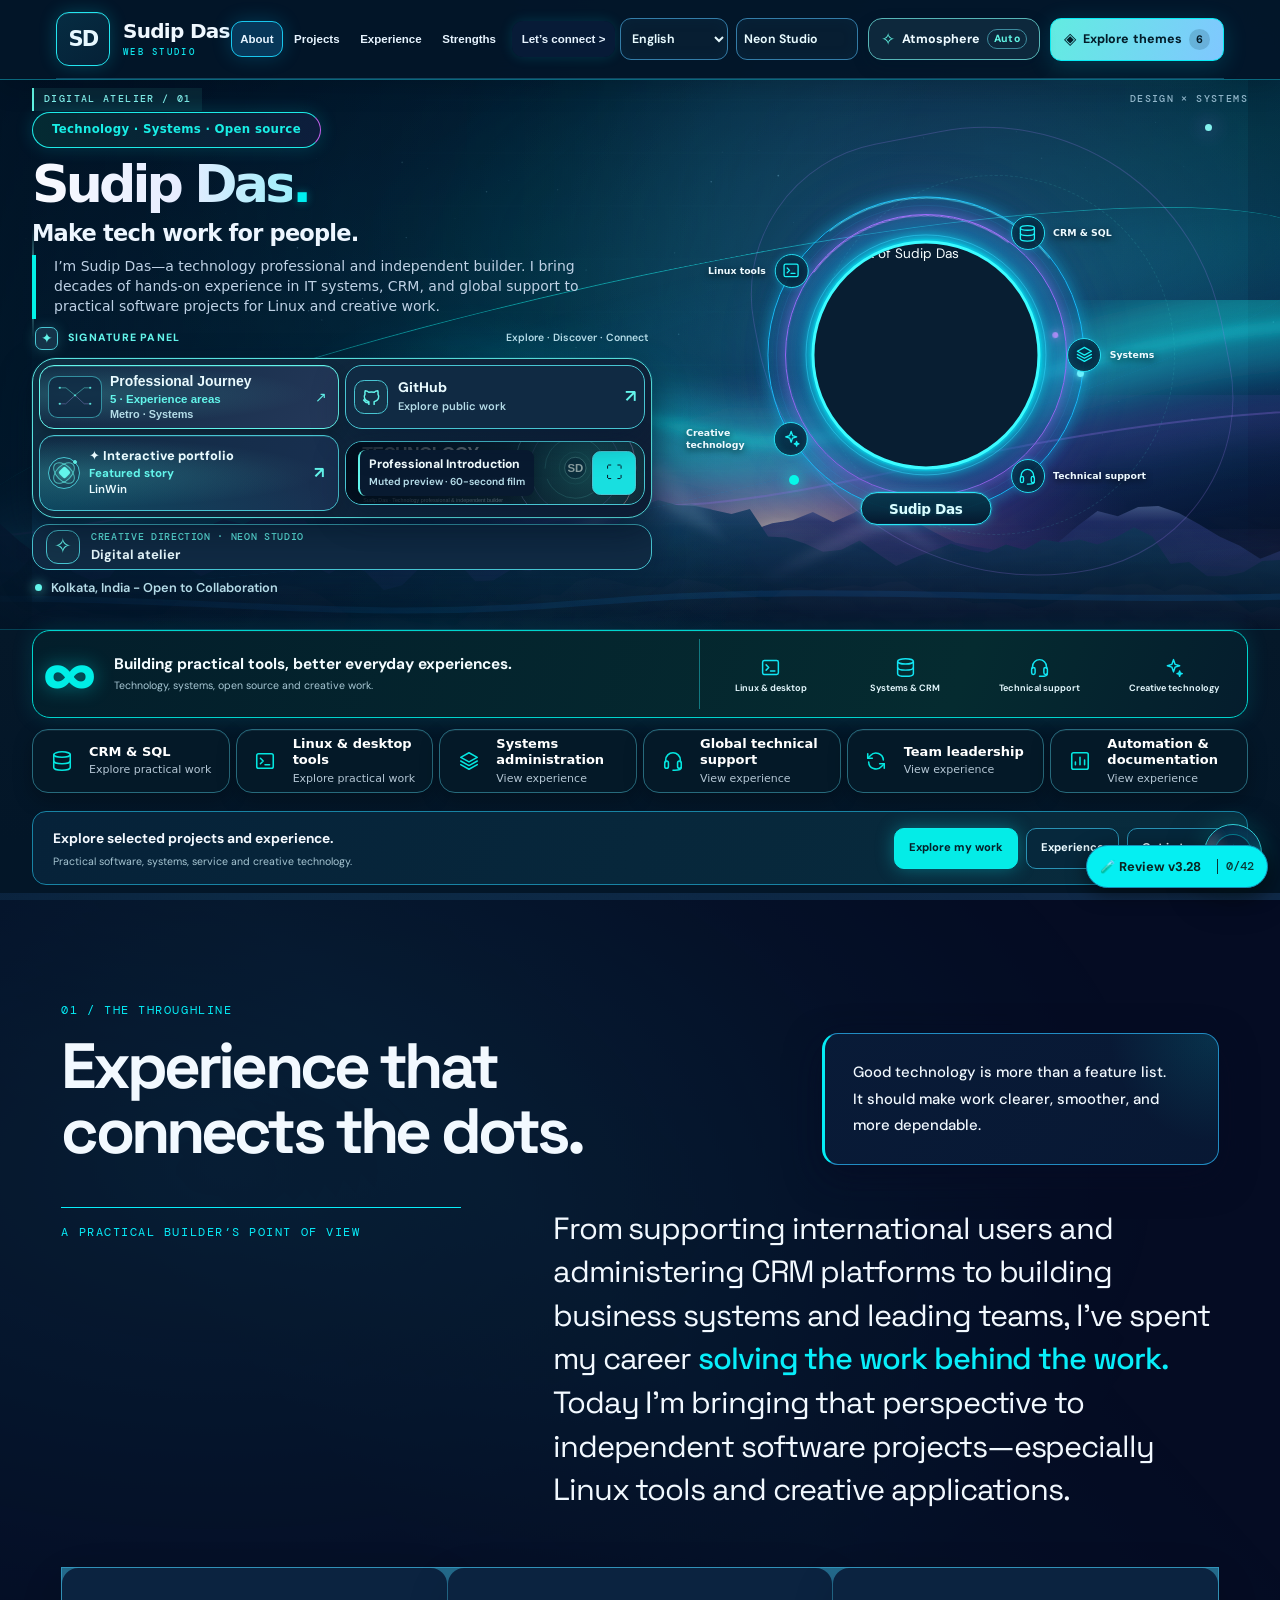
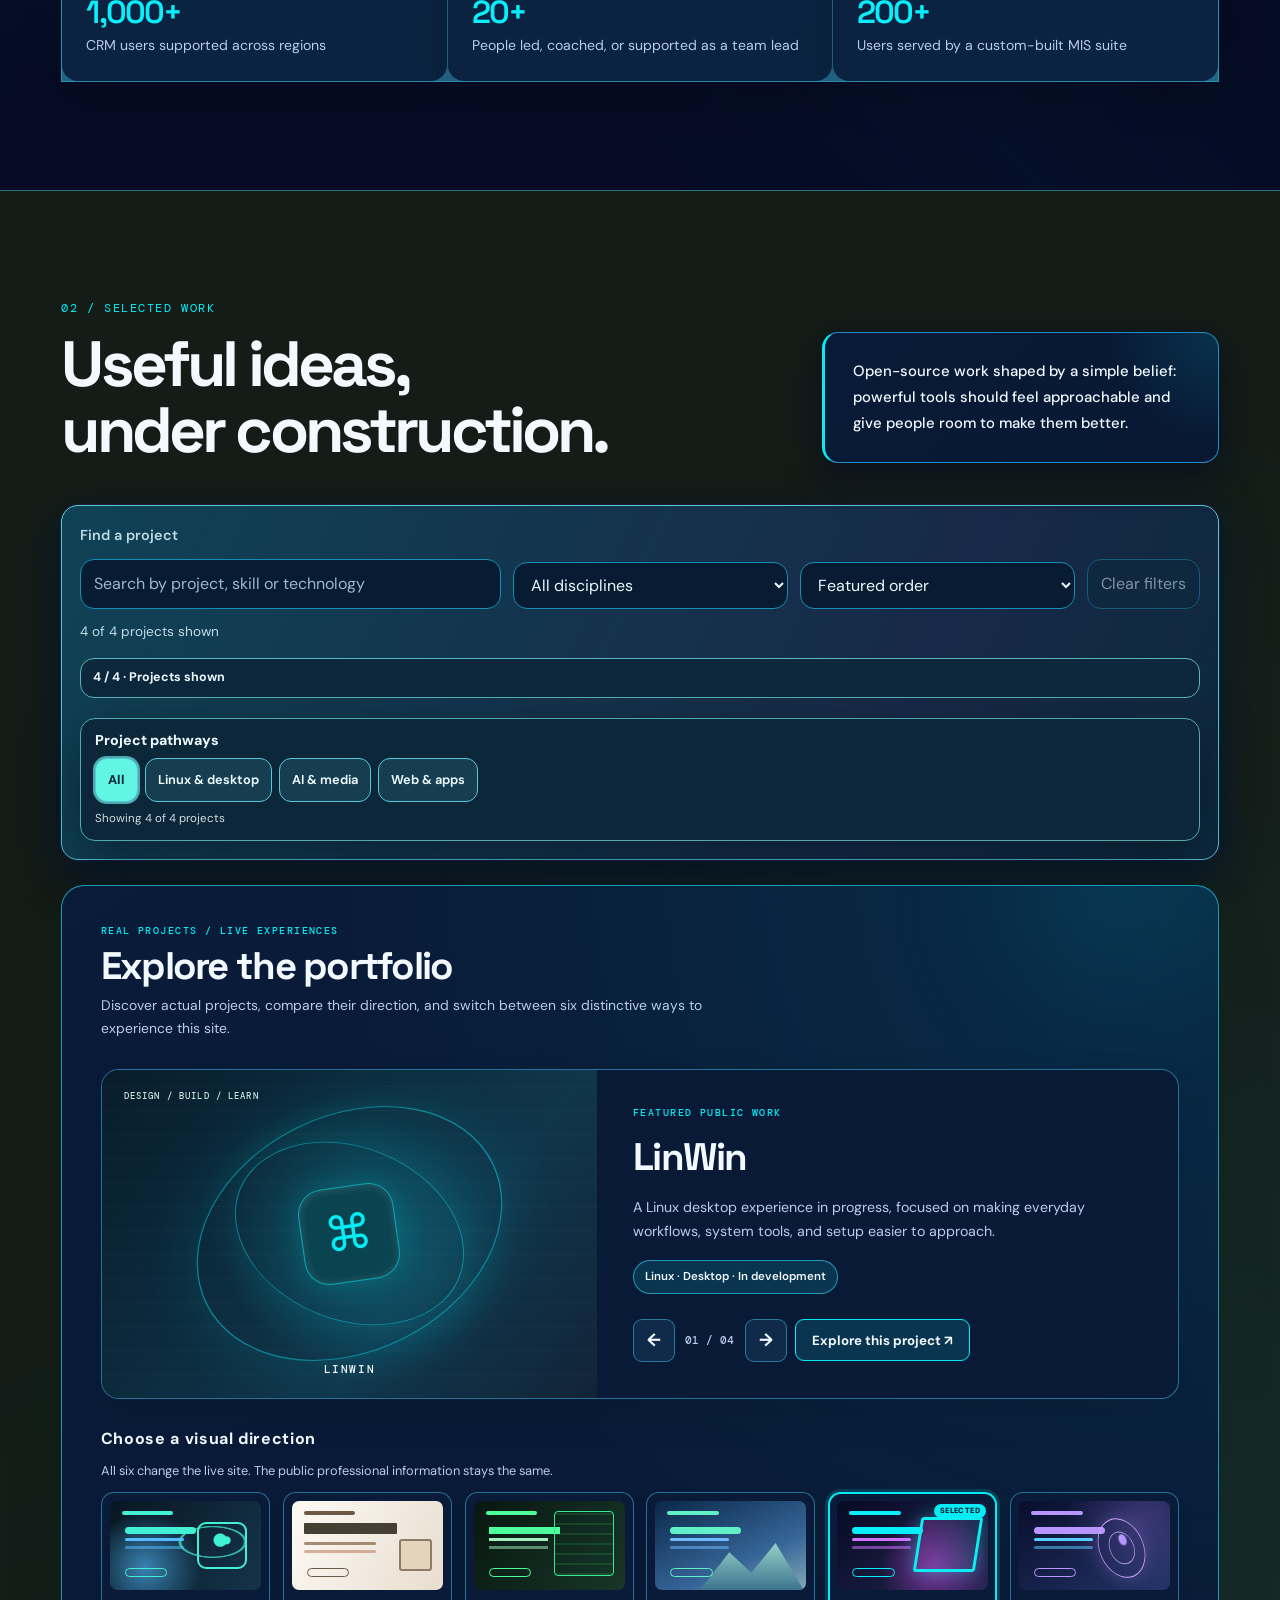
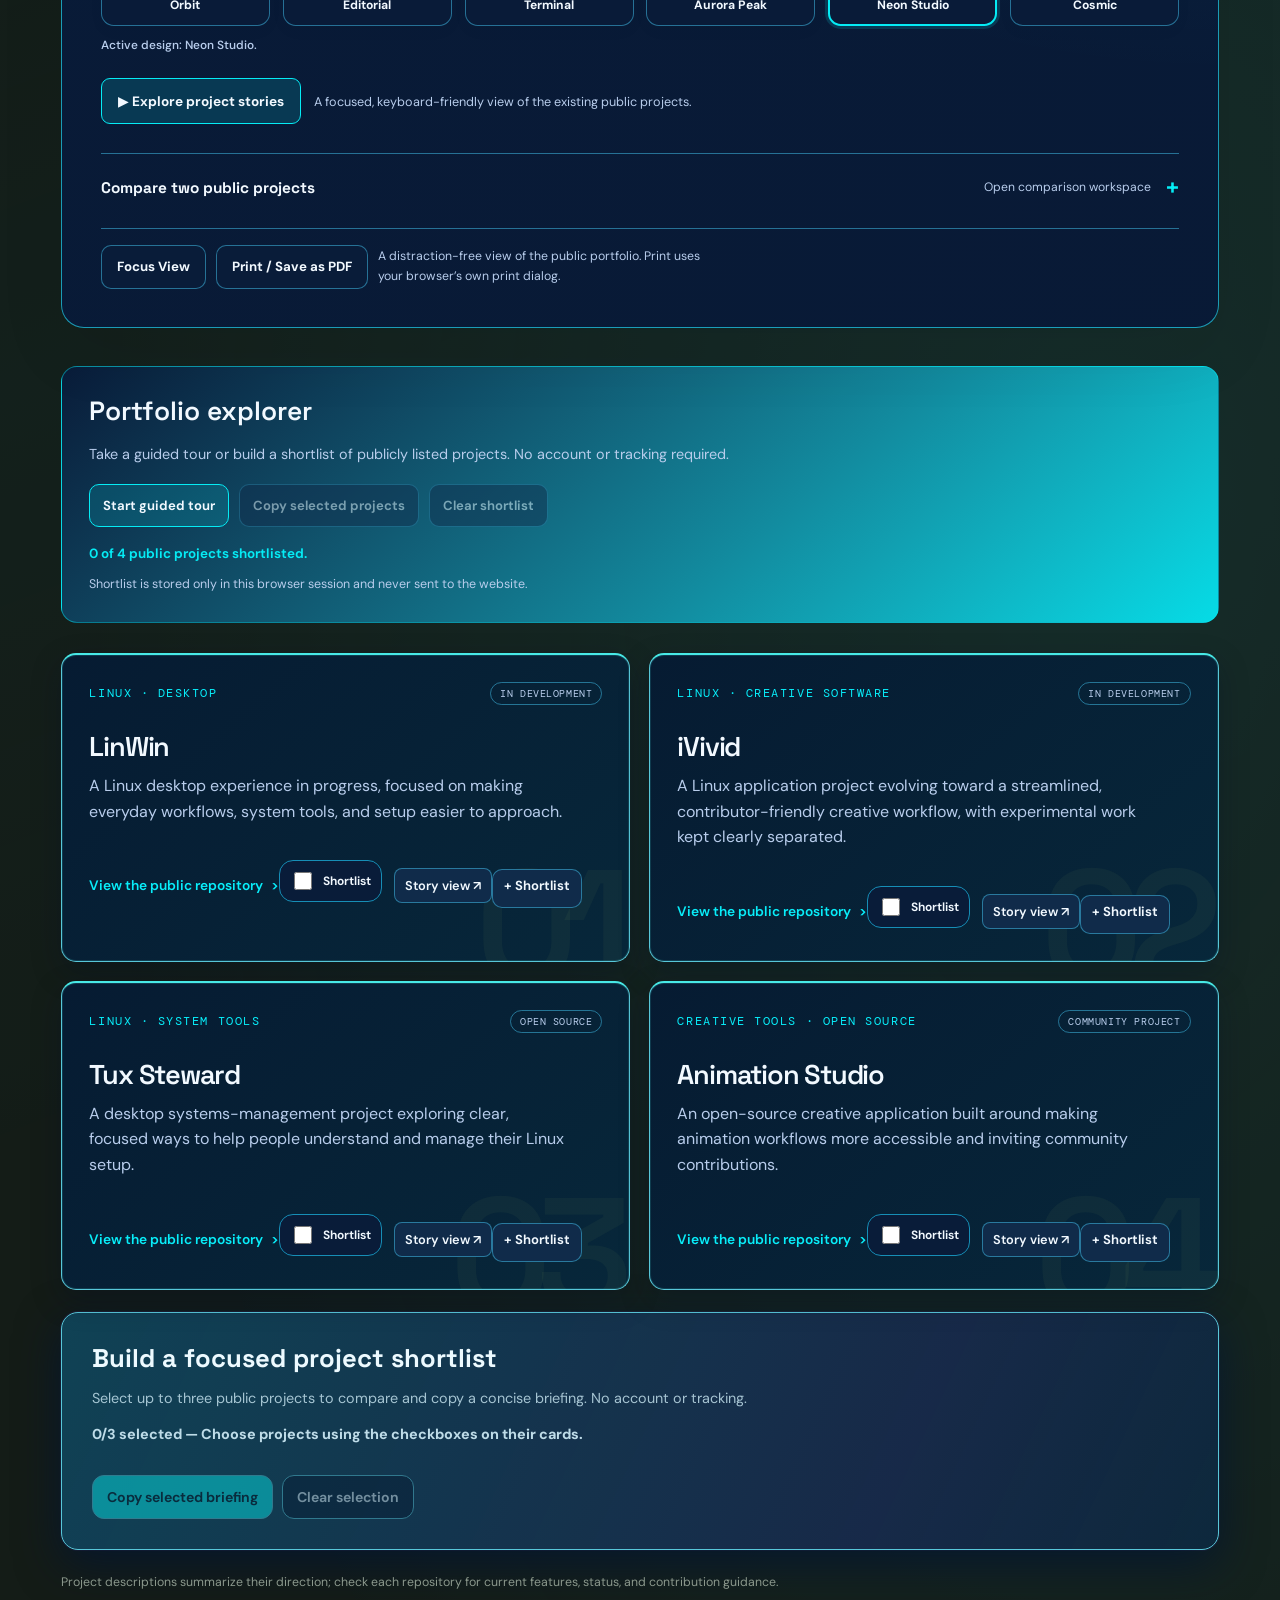
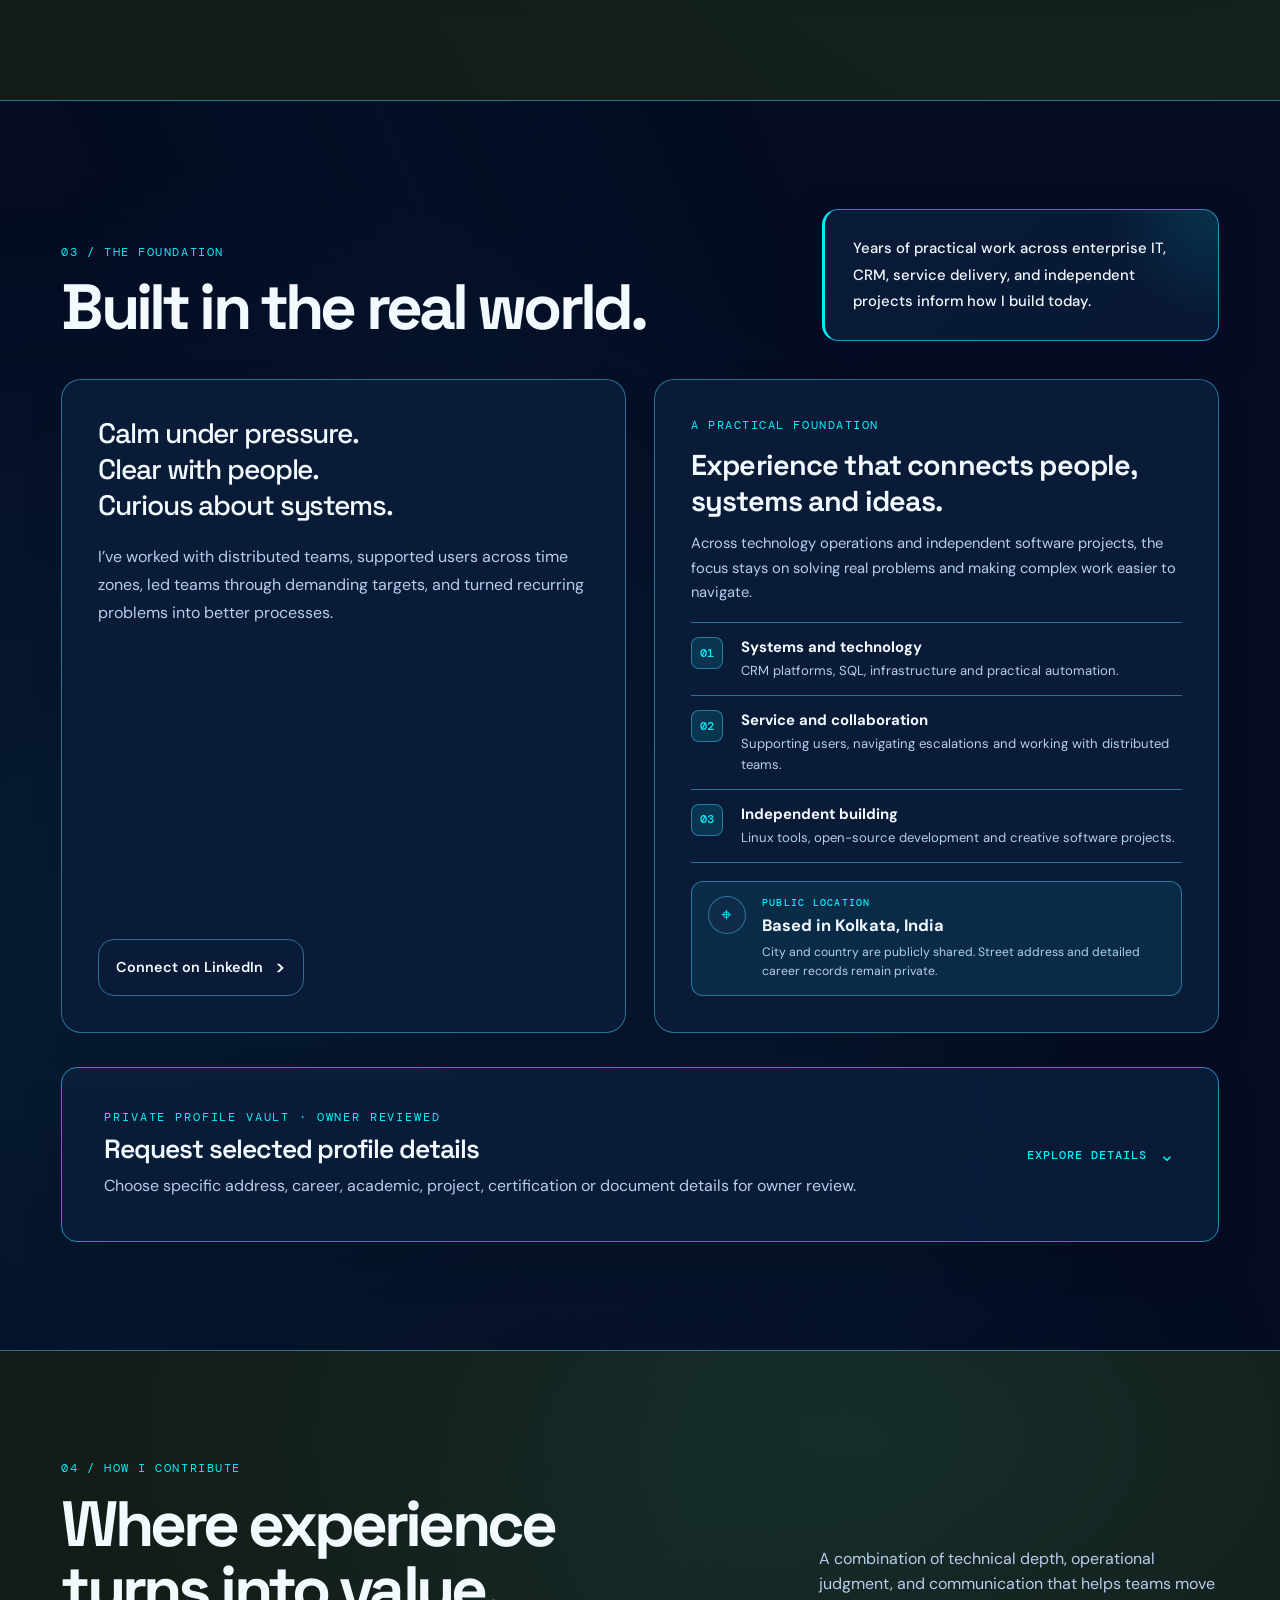
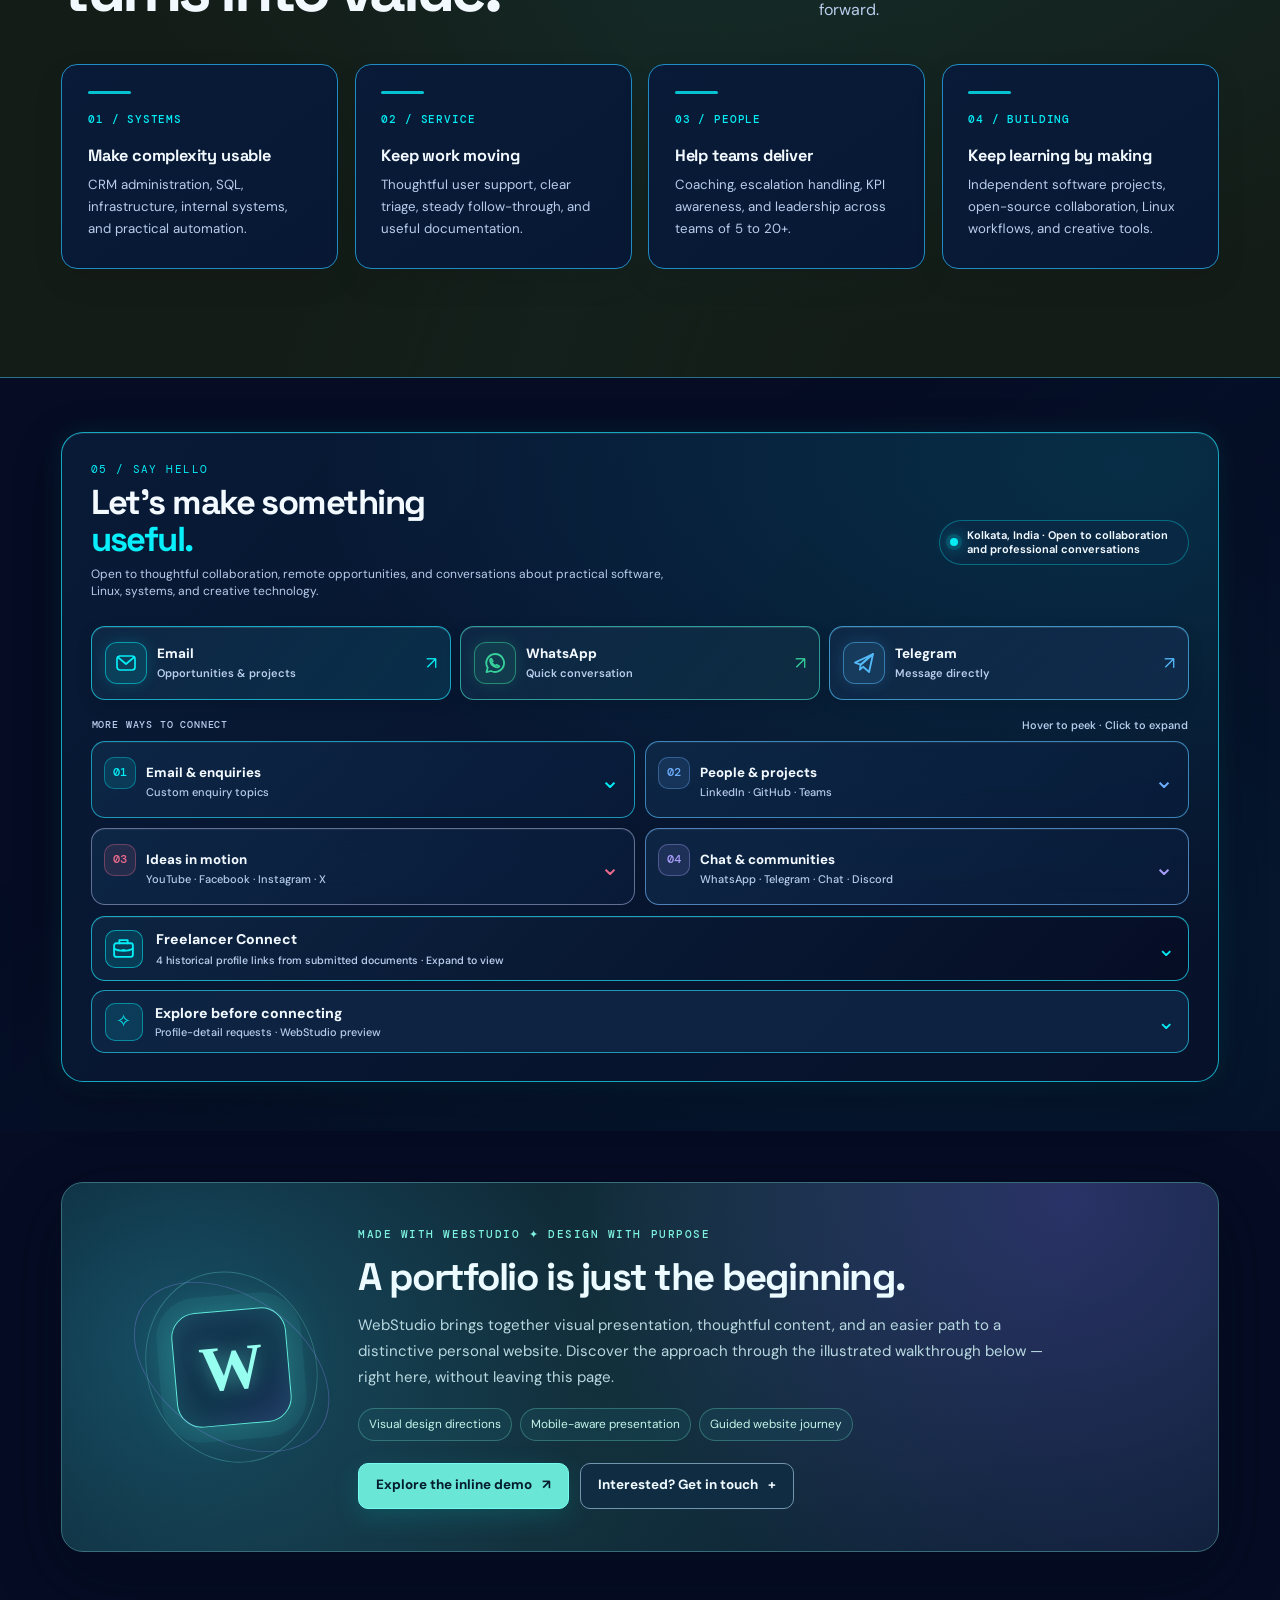
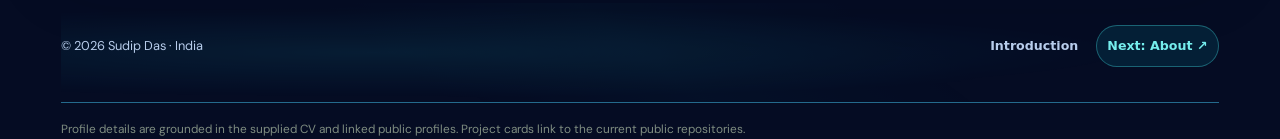
==== commit 07eb2772: "deploy(preview): activate corrected Terminal HUD reference geometry and stronger Matrix rain" ====
--- a/index.html
+++ b/index.html
@@ -121,8 +121,8 @@
 <link rel="stylesheet" href="plugins/modules/professional-journey-v338.css?v=3.39.0">
 <link rel="stylesheet" href="hero-orbit-geometry-v340.css?v=3.41.0">
 <link rel="stylesheet" href="aurora-hybrid-v348.css?v=3.51.0">
-<link rel="stylesheet" href="hero-profile-v353.css?v=3.57.0">
-<link rel="stylesheet" href="atmosphere-matrix-v356.css?v=3.56.0">
+<link rel="stylesheet" href="hero-profile-v353.css?v=3.58.0">
+<link rel="stylesheet" href="atmosphere-matrix-v356.css?v=3.58.0">
 </head>
 <body class="ws-parity" data-theme="neon-studio" data-approved-theme="neon-studio">
   <a class="skip-to-content" href="#top">Skip to main content</a>
@@ -534,7 +534,7 @@
   <script src="preview-diagnostics-v321.js?v=3.28.0" defer></script>
   <script src="atmosphere-shaders-v325.js?v=3.51.0" defer></script>
   <script src="hero-shape-registry-v352.js?v=3.57.0" defer></script>
-  <script src="atmosphere-matrix-v356.js?v=3.57.0" defer></script>
+  <script src="atmosphere-matrix-v356.js?v=3.58.0" defer></script>
   <script src="atmosphere-engine-v328.js?v=3.56.0" defer></script>
   <script src="github-hero-explorer-v324.js?v=3.31.2" defer></script>
   <script src="hero-display-engine-v327.js?v=3.30.0" defer></script>
@@ -551,7 +551,7 @@
   <script src="plugins/modules/portfolio-v331.js?v=3.31.0" defer></script>
   <script src="smart-landing-v333.js?v=3.37.0" defer></script>
   <script src="plugins/modules/professional-journey-v338.js?v=3.39.0" defer></script>
-  <script src="hero-profile-renderer-v353.js?v=3.57.0" defer></script>
+  <script src="hero-profile-renderer-v353.js?v=3.58.0" defer></script>
   <script src="hero-orbit-geometry-v340.js?v=3.53.0" defer></script>
   <script src="plugins/webstudio-personal-bridge-v331.js?v=3.42.0" defer></script>
   <script src="signature-panel-v332.js?v=3.32.0" defer></script>
--- a/hero-profile-v353.css
+++ b/hero-profile-v353.css
@@ -114,35 +114,35 @@
  body.ws-parity[data-theme="terminal"][data-wsp-smart-landing="active"]:is([data-wsp-landing-fit="compact"],[data-wsp-landing-fit="tight"]) main>.hero.hd-hero>.hero-art[data-hero-profile="hexagon"]{zoom:1!important}
 }
 
-/* v3.57 — approved Cyberpunk Console, tall chamfered panel, not a hexagon. */
-body.ws-parity[data-theme="terminal"] main>.hero.hd-hero>.hero-art[data-hero-profile="console"]{
+/* v3.58 — approved reference HUD; override generic profile cascade. */
+body.ws-parity[data-theme="terminal"]:not([data-theme="aurora-peak"]):not([data-theme="neon-studio"]) main>.hero.hd-hero>.hero-art[data-hero-profile="console"]{
  --hp-ink:#46f58b;--hp-glow:#b5ffcf;--hp-shadow:#001b0e99;--hp-period:24s;
- --hp-xxl-stage:clamp(420px,72svh,670px);
- --hp-w:min(86%,490px,calc(var(--hp-xxl-stage) * .68));
+ --hp-xxl-stage:clamp(440px,73svh,680px);
+ --hp-w:min(82%,510px,calc(var(--hp-xxl-stage) * .72));
  width:100%!important;max-width:740px!important;
  min-height:var(--hp-xxl-stage)!important;height:var(--hp-xxl-stage)!important;
  zoom:1!important;
 }
-body.ws-parity[data-theme="terminal"] main>.hero.hd-hero>.hero-art[data-hero-profile="console"]>.core{
- width:var(--hp-w)!important;aspect-ratio:5/6!important;top:45%!important;
+body.ws-parity[data-theme="terminal"]:not([data-theme="aurora-peak"]):not([data-theme="neon-studio"]) main>.hero.hd-hero>.hero-art[data-hero-profile="console"]>.core{
+ width:var(--hp-w)!important;aspect-ratio:1!important;top:46%!important;
  border:0!important;border-radius:0!important;clip-path:var(--hp-clip,none)!important;
  box-shadow:none!important;
 }
-body.ws-parity[data-theme="terminal"] main>.hero.hd-hero>.hero-art[data-hero-profile="console"]>.core>img{clip-path:none!important;border-radius:0!important;filter:none!important}
-body.ws-parity[data-theme="terminal"] main>.hero.hd-hero>.hero-art[data-hero-profile="console"] .hp-ring-0{stroke-dasharray:3 6;opacity:.74}
-body.ws-parity[data-theme="terminal"] main>.hero.hd-hero>.hero-art[data-hero-profile="console"] .hp-ring-1{stroke-width:2;opacity:.88}
-body.ws-parity[data-theme="terminal"] main>.hero.hd-hero>.hero-art[data-hero-profile="console"] .hp-ring-2{stroke-width:1.3;opacity:.63}
-body.ws-parity[data-theme="terminal"] main>.hero.hd-hero>.hero-art[data-hero-profile="console"] .hp-ring-3{stroke-width:2.2;opacity:1}
-body.ws-parity[data-theme="terminal"] main>.hero.hd-hero>.hero-art[data-hero-profile="console"] .hp-node{stroke:#092c18;stroke-width:.8;fill:#bdffd0}
-body.ws-parity[data-theme="terminal"] main>.hero.hd-hero>.hero-art[data-hero-profile="console"] .hp-travel{stroke-width:3.6}
-body.ws-parity[data-theme="terminal"] main>.hero.hd-hero>.hero-art[data-hero-profile="console"] .hp-console-pulses{fill:none;stroke:#6ef8a4;stroke-width:1.8;stroke-dasharray:7 18;opacity:.55}
-body.ws-parity[data-theme="terminal"] main>.hero.hd-hero>.hero-art[data-hero-profile="console"][data-hero-motion="running"] .hp-console-pulses{animation:hp-perimeter 36s linear infinite reverse}
-body.ws-parity[data-theme="terminal"] main>.hero.hd-hero>.hero-art[data-hero-profile="console"][data-hero-atmosphere]:not([data-hero-atmosphere="off"]){
+body.ws-parity[data-theme="terminal"]:not([data-theme="aurora-peak"]):not([data-theme="neon-studio"]) main>.hero.hd-hero>.hero-art[data-hero-profile="console"]>.core>img{clip-path:none!important;border-radius:0!important;filter:none!important}
+body.ws-parity[data-theme="terminal"]:not([data-theme="aurora-peak"]):not([data-theme="neon-studio"]) main>.hero.hd-hero>.hero-art[data-hero-profile="console"] .hp-ring-0{stroke-dasharray:3 6;opacity:.74}
+body.ws-parity[data-theme="terminal"]:not([data-theme="aurora-peak"]):not([data-theme="neon-studio"]) main>.hero.hd-hero>.hero-art[data-hero-profile="console"] .hp-ring-1{stroke-width:2;opacity:.88}
+body.ws-parity[data-theme="terminal"]:not([data-theme="aurora-peak"]):not([data-theme="neon-studio"]) main>.hero.hd-hero>.hero-art[data-hero-profile="console"] .hp-ring-2{stroke-width:1.3;opacity:.63}
+body.ws-parity[data-theme="terminal"]:not([data-theme="aurora-peak"]):not([data-theme="neon-studio"]) main>.hero.hd-hero>.hero-art[data-hero-profile="console"] .hp-ring-3{stroke-width:2.2;opacity:1}
+body.ws-parity[data-theme="terminal"]:not([data-theme="aurora-peak"]):not([data-theme="neon-studio"]) main>.hero.hd-hero>.hero-art[data-hero-profile="console"] .hp-node{stroke:#092c18;stroke-width:.8;fill:#bdffd0}
+body.ws-parity[data-theme="terminal"]:not([data-theme="aurora-peak"]):not([data-theme="neon-studio"]) main>.hero.hd-hero>.hero-art[data-hero-profile="console"] .hp-travel{stroke-width:3.6}
+body.ws-parity[data-theme="terminal"]:not([data-theme="aurora-peak"]):not([data-theme="neon-studio"]) main>.hero.hd-hero>.hero-art[data-hero-profile="console"] .hp-console-pulses{fill:none;stroke:#6ef8a4;stroke-width:1.8;stroke-dasharray:7 18;opacity:.55}
+body.ws-parity[data-theme="terminal"]:not([data-theme="aurora-peak"]):not([data-theme="neon-studio"]) main>.hero.hd-hero>.hero-art[data-hero-profile="console"][data-hero-motion="running"] .hp-console-pulses{animation:hp-perimeter 36s linear infinite reverse}
+body.ws-parity[data-theme="terminal"]:not([data-theme="aurora-peak"]):not([data-theme="neon-studio"]) main>.hero.hd-hero>.hero-art[data-hero-profile="console"][data-hero-atmosphere]:not([data-hero-atmosphere="off"]){
  background:radial-gradient(ellipse at 50% 45%,#1aff7722,transparent 67%),
  repeating-linear-gradient(0deg,transparent 0 3px,#45f38c0b 4px,transparent 5px)!important;
 }
-body.ws-parity[data-theme="terminal"] main>.hero.hd-hero>.hero-art[data-hero-profile="console"][data-hero-atmosphere="off"] .hp-console-pulses{display:none}
-body.ws-parity[data-theme="terminal"] main>.hero.hd-hero>.hero-art[data-hero-profile="console"]>.ws-orbit-chip[data-orbit-dock]{border-radius:3px!important}
+body.ws-parity[data-theme="terminal"]:not([data-theme="aurora-peak"]):not([data-theme="neon-studio"]) main>.hero.hd-hero>.hero-art[data-hero-profile="console"][data-hero-atmosphere="off"] .hp-console-pulses{display:none}
+body.ws-parity[data-theme="terminal"]:not([data-theme="aurora-peak"]):not([data-theme="neon-studio"]) main>.hero.hd-hero>.hero-art[data-hero-profile="console"]>.ws-orbit-chip[data-orbit-dock]{border-radius:3px!important}
 @media(min-width:1041px){
  body.ws-parity[data-theme="terminal"] main>.hero.hd-hero:has(>.hero-art[data-hero-profile="console"]){
   grid-template-columns:minmax(0,.93fr) minmax(0,1.07fr)!important;
@@ -151,9 +151,36 @@
 }
 body.ws-parity[data-theme="terminal"][data-wsp-smart-landing="active"]:is([data-wsp-landing-fit="compact"],[data-wsp-landing-fit="tight"]) main>.hero.hd-hero>.hero-art[data-hero-profile="console"]{zoom:1!important}
 @media(max-width:1040px){
- body.ws-parity[data-theme="terminal"] main>.hero.hd-hero>.hero-art[data-hero-profile="console"]{--hp-xxl-stage:clamp(390px,65svh,590px);--hp-w:min(84%,440px,calc(var(--hp-xxl-stage) * .68));max-width:640px!important}
+ body.ws-parity[data-theme="terminal"]:not([data-theme="aurora-peak"]):not([data-theme="neon-studio"]) main>.hero.hd-hero>.hero-art[data-hero-profile="console"]{--hp-xxl-stage:clamp(390px,65svh,590px);--hp-w:min(78%,440px,calc(var(--hp-xxl-stage) * .72));max-width:640px!important}
 }
 @media(max-width:600px){
- body.ws-parity[data-theme="terminal"] main>.hero.hd-hero>.hero-art[data-hero-profile="console"]{--hp-xxl-stage:clamp(340px,58svh,460px);--hp-w:min(82%,340px,calc(var(--hp-xxl-stage) * .68));max-width:100%!important}
+ body.ws-parity[data-theme="terminal"]:not([data-theme="aurora-peak"]):not([data-theme="neon-studio"]) main>.hero.hd-hero>.hero-art[data-hero-profile="console"]{--hp-xxl-stage:clamp(340px,58svh,460px);--hp-w:min(74%,340px,calc(var(--hp-xxl-stage) * .72));max-width:100%!important}
 }
-@media(prefers-reduced-motion:reduce){body.ws-parity[data-theme="terminal"] main>.hero.hd-hero>.hero-art[data-hero-profile="console"] .hp-console-pulses{animation:none!important}}
+@media(prefers-reduced-motion:reduce){body.ws-parity[data-theme="terminal"]:not([data-theme="aurora-peak"]):not([data-theme="neon-studio"]) main>.hero.hd-hero>.hero-art[data-hero-profile="console"] .hp-console-pulses{animation:none!important}}
+
+/* Reference HUD: a dark backdrop, vivid luminous rings and no competing legacy frame. */
+body.ws-parity[data-theme="terminal"] main>.hero.hd-hero:has(>.hero-art[data-hero-profile="console"]) {
+ background:radial-gradient(ellipse at 75% 49%,#003a1826,transparent 53%),linear-gradient(100deg,#020b07,#03160b 70%,#020b07)!important;
+}
+body.ws-parity[data-theme="terminal"] main>.hero.hd-hero:has(>.hero-art[data-hero-profile="console"])>.hd-stage>:is(.hd-trace,.hd-art-frame,.hd-marker,.hd-haze){display:none!important}
+body.ws-parity[data-theme="terminal"]:not([data-theme="aurora-peak"]):not([data-theme="neon-studio"]) main>.hero.hd-hero>.hero-art[data-hero-profile="console"]{--hp-ink:#27ff72;--hp-glow:#caffda;--hp-shadow:#001b0e99}
+body.ws-parity[data-theme="terminal"]:not([data-theme="aurora-peak"]):not([data-theme="neon-studio"]) main>.hero.hd-hero>.hero-art[data-hero-profile="console"]>.core{clip-path:var(--hp-clip,polygon(50% 0,93.3% 25%,93.3% 75%,50% 100%,6.7% 75%,6.7% 25%))!important;filter:none!important}
+body.ws-parity[data-theme="terminal"]:not([data-theme="aurora-peak"]):not([data-theme="neon-studio"]) main>.hero.hd-hero>.hero-art[data-hero-profile="console"]>.core>img{clip-path:none!important;border-radius:0!important;filter:none!important}
+body.ws-parity[data-theme="terminal"]:not([data-theme="aurora-peak"]):not([data-theme="neon-studio"]) main>.hero.hd-hero>.hero-art[data-hero-profile="console"]>.hp-geometry{overflow:visible;filter:none}
+body.ws-parity[data-theme="terminal"]:not([data-theme="aurora-peak"]):not([data-theme="neon-studio"]) main>.hero.hd-hero>.hero-art[data-hero-profile="console"] .hp-ring-0{stroke:#1af762;stroke-dasharray:3 5;opacity:.78}
+body.ws-parity[data-theme="terminal"]:not([data-theme="aurora-peak"]):not([data-theme="neon-studio"]) main>.hero.hd-hero>.hero-art[data-hero-profile="console"] .hp-ring-1{stroke:#34ff78;stroke-width:2.8;opacity:.96;filter:drop-shadow(0 0 4px #20ff5a)}
+body.ws-parity[data-theme="terminal"]:not([data-theme="aurora-peak"]):not([data-theme="neon-studio"]) main>.hero.hd-hero>.hero-art[data-hero-profile="console"] .hp-ring-2{stroke:#10b951;stroke-width:1.4;opacity:.85}
+body.ws-parity[data-theme="terminal"]:not([data-theme="aurora-peak"]):not([data-theme="neon-studio"]) main>.hero.hd-hero>.hero-art[data-hero-profile="console"] .hp-ring-3{stroke:#9affb1;stroke-width:2;opacity:1}
+body.ws-parity[data-theme="terminal"]:not([data-theme="aurora-peak"]):not([data-theme="neon-studio"]) main>.hero.hd-hero>.hero-art[data-hero-profile="console"] .hp-travel{stroke:#d2ffdd;stroke-dasharray:5 95;stroke-width:5;filter:drop-shadow(0 0 5px #2bff75)}
+body.ws-parity[data-theme="terminal"]:not([data-theme="aurora-peak"]):not([data-theme="neon-studio"]) main>.hero.hd-hero>.hero-art[data-hero-profile="console"] .hp-console-pulses{stroke:#42ff83;stroke-width:3;stroke-dasharray:8 17;opacity:.8}
+body.ws-parity[data-theme="terminal"]:not([data-theme="aurora-peak"]):not([data-theme="neon-studio"]) main>.hero.hd-hero>.hero-art[data-hero-profile="console"] :is(.hp-hud-outer,.hp-hud-mid,.hp-hud-inner,.hp-hud-energy){fill:none;stroke:#36e975;vector-effect:non-scaling-stroke}
+body.ws-parity[data-theme="terminal"]:not([data-theme="aurora-peak"]):not([data-theme="neon-studio"]) main>.hero.hd-hero>.hero-art[data-hero-profile="console"] .hp-hud-outer{stroke-width:1;stroke-dasharray:2.5 1.2;opacity:.85}
+body.ws-parity[data-theme="terminal"]:not([data-theme="aurora-peak"]):not([data-theme="neon-studio"]) main>.hero.hd-hero>.hero-art[data-hero-profile="console"] .hp-hud-mid{stroke-width:1.6;stroke-dasharray:12 8;opacity:.9}
+body.ws-parity[data-theme="terminal"]:not([data-theme="aurora-peak"]):not([data-theme="neon-studio"]) main>.hero.hd-hero>.hero-art[data-hero-profile="console"] .hp-hud-inner{stroke-width:1;stroke-dasharray:.5 1;opacity:.7}
+body.ws-parity[data-theme="terminal"]:not([data-theme="aurora-peak"]):not([data-theme="neon-studio"]) main>.hero.hd-hero>.hero-art[data-hero-profile="console"] .hp-hud-energy{stroke:#abffbe;stroke-width:3;stroke-dasharray:8 92;filter:drop-shadow(0 0 5px #30ff70)}
+body.ws-parity[data-theme="terminal"]:not([data-theme="aurora-peak"]):not([data-theme="neon-studio"]) main>.hero.hd-hero>.hero-art[data-hero-profile="console"] .hp-hud-dot{fill:#e0ffe5;stroke:#3dff81;filter:drop-shadow(0 0 4px #22ff64)}
+body.ws-parity[data-theme="terminal"]:not([data-theme="aurora-peak"]):not([data-theme="neon-studio"]) main>.hero.hd-hero>.hero-art[data-hero-profile="console"][data-hero-motion="running"] .hp-hud-energy{animation:hp-perimeter 20s linear infinite}
+body.ws-parity[data-theme="terminal"]:not([data-theme="aurora-peak"]):not([data-theme="neon-studio"]) main>.hero.hd-hero>.hero-art[data-hero-profile="console"][data-hero-atmosphere="off"] :is(.hp-hud-energy,.hp-console-pulses){display:none}
+body.ws-parity[data-theme="terminal"]:not([data-theme="aurora-peak"]):not([data-theme="neon-studio"]) main>.hero.hd-hero>.hero-art[data-hero-profile="console"]>.ws-orbit-chip[data-orbit-dock]{background:#042012f5!important;border:1px solid #42ef83!important;border-radius:5px!important;box-shadow:0 0 12px #0cef622b!important;color:#d1ffdf!important}
+body.ws-parity[data-theme="terminal"]:not([data-theme="aurora-peak"]):not([data-theme="neon-studio"]) main>.hero.hd-hero>.hero-art[data-hero-profile="console"]>.portrait-caption{background:#03180d!important;border:1px solid #41db75!important;box-shadow:0 0 13px #20ff601c!important}
+@media(prefers-reduced-motion:reduce){body.ws-parity[data-theme="terminal"]:not([data-theme="aurora-peak"]):not([data-theme="neon-studio"]) main>.hero.hd-hero>.hero-art[data-hero-profile="console"] .hp-hud-energy{animation:none!important}}
--- a/atmosphere-matrix-v356.css
+++ b/atmosphere-matrix-v356.css
@@ -14,3 +14,17 @@
 @media(prefers-reduced-motion:reduce){.ws-matrix-column{animation:none!important;top:var(--mx-y)!important;transform:translate(-50%,-50%)!important;text-shadow:none!important}}
 @media(forced-colors:active){.ws-matrix-rain{display:none!important}}
 @media(max-width:600px){body.ws-parity[data-theme="terminal"] main>.hero>.ws-matrix-rain{opacity:.32;--mx-size:11px}}
+
+/* v3.58: reference-like high-contrast rain behind the console, not over the face. */
+body.ws-parity[data-theme="terminal"] main>.hero:has(>.hero-art[data-hero-profile="console"])>.ws-matrix-rain[data-matrix-style="classic"]{
+ opacity:.96;--mx-color:#1dea63;--mx-size:15px;--mx-alpha:.95;
+ mask-image:linear-gradient(90deg,#0008 0%,#000 26%,#000 100%);
+}
+body.ws-parity[data-theme="terminal"] main>.hero:has(>.hero-art[data-hero-profile="console"])>.ws-matrix-rain[data-matrix-style="classic"] .ws-matrix-column{
+ opacity:var(--mx-stream-alpha,.8);text-shadow:0 0 5px #1bff64;
+ mask-image:linear-gradient(to bottom,transparent 0%,#0007 26%,#000c 60%,#000 100%);
+}
+body.ws-parity[data-theme="terminal"][data-atmosphere-tier="eco"] main>.hero>.ws-matrix-rain[data-matrix-style="classic"] .ws-matrix-column{opacity:.24!important;text-shadow:none!important}
+body.ws-parity[data-theme="terminal"]:has(main>.hero>.hero-art[data-hero-profile="console"])>.ws-atmo-layer.ws-atmo-sitewide{opacity:.10!important}
+@media(max-width:600px){body.ws-parity[data-theme="terminal"] main>.hero:has(>.hero-art[data-hero-profile="console"])>.ws-matrix-rain[data-matrix-style="classic"]{--mx-size:12px;opacity:.61}}
+@media(prefers-reduced-motion:reduce){body.ws-parity[data-theme="terminal"] main>.hero>.ws-matrix-rain[data-matrix-style="classic"] .ws-matrix-column{text-shadow:none!important}}
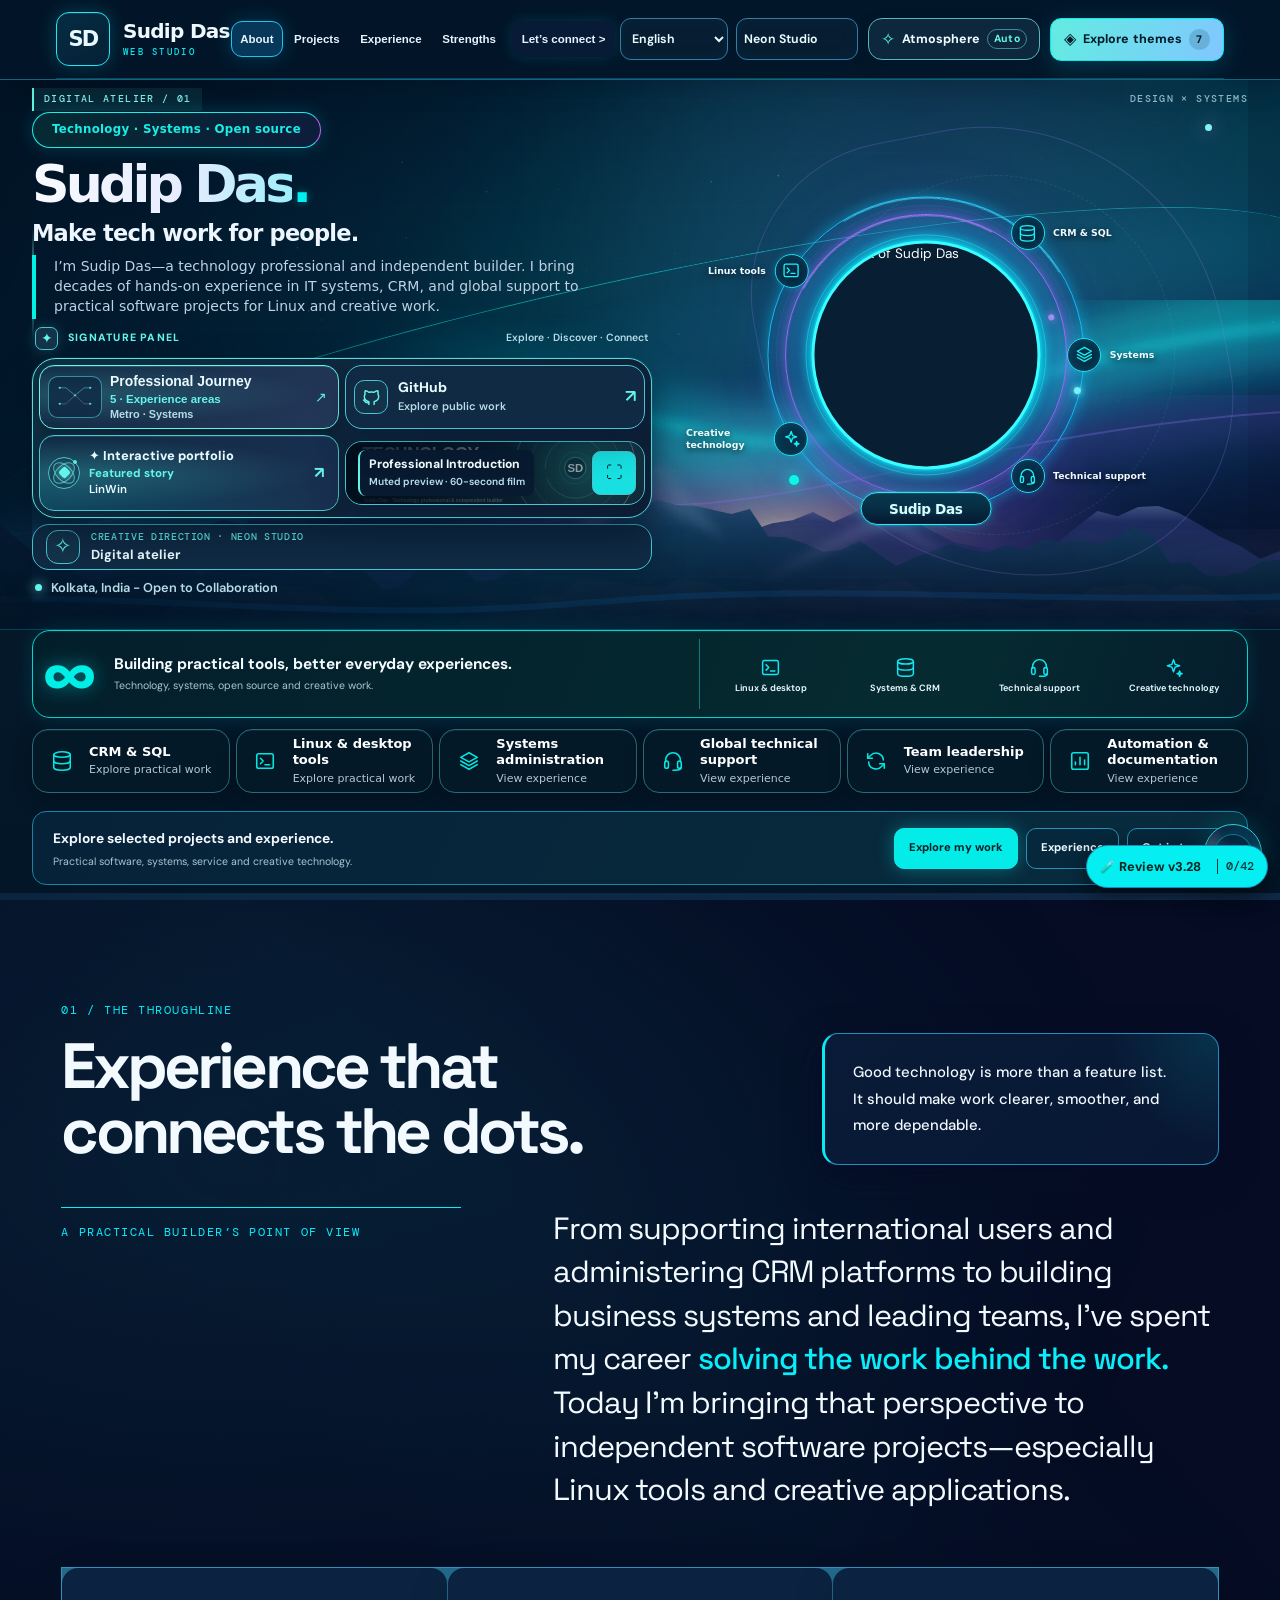
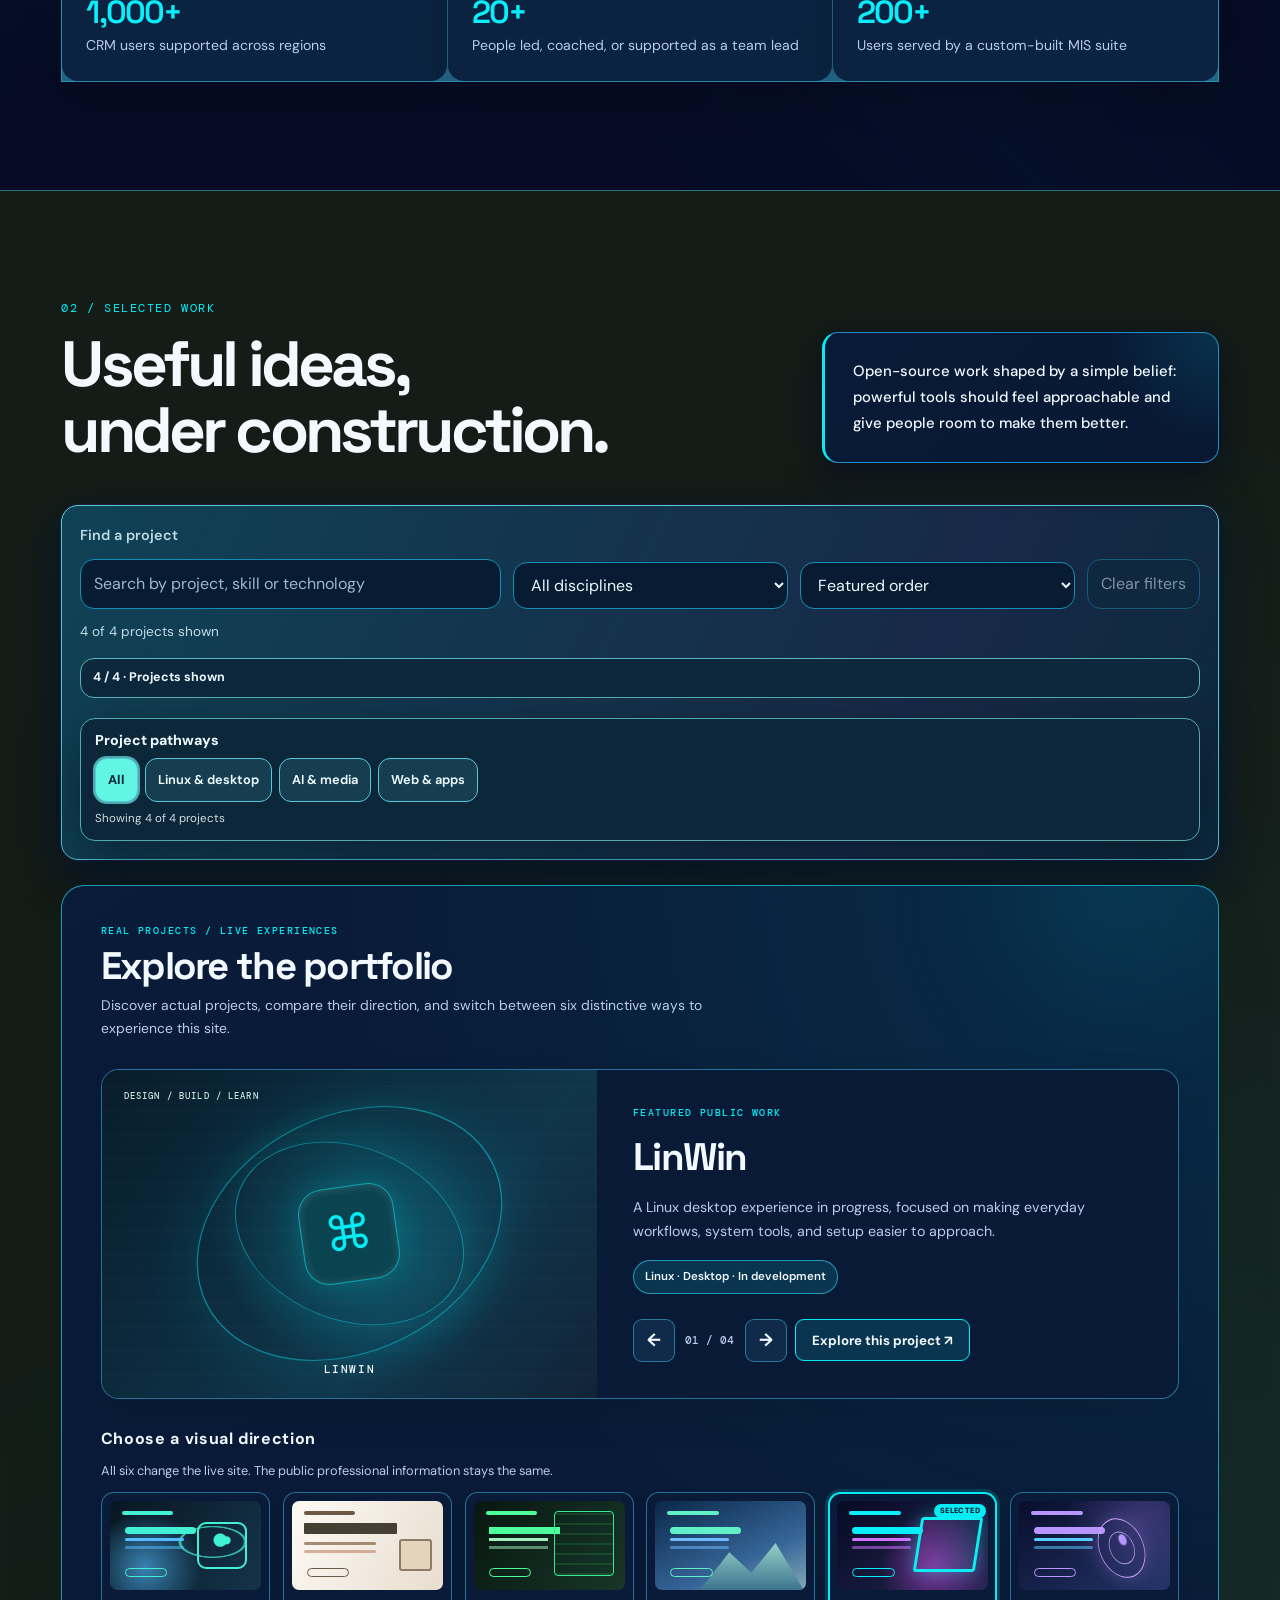
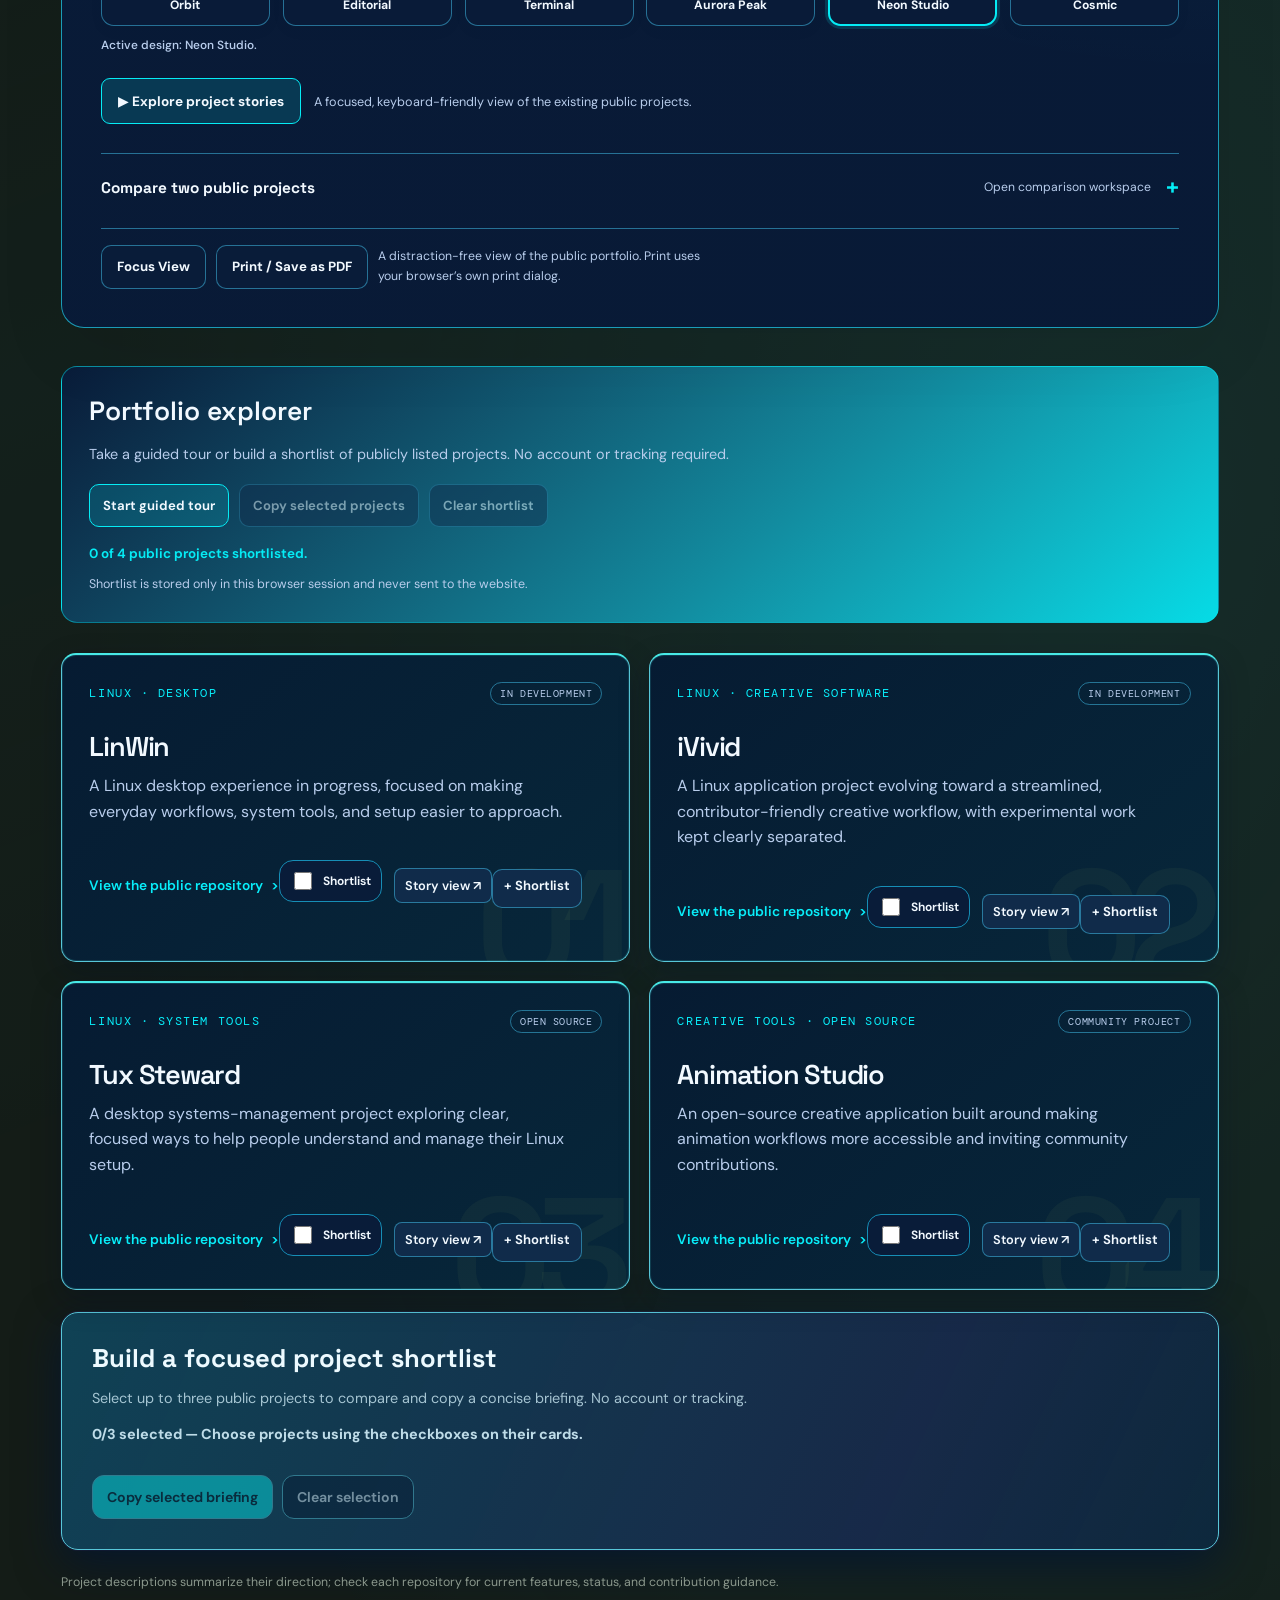
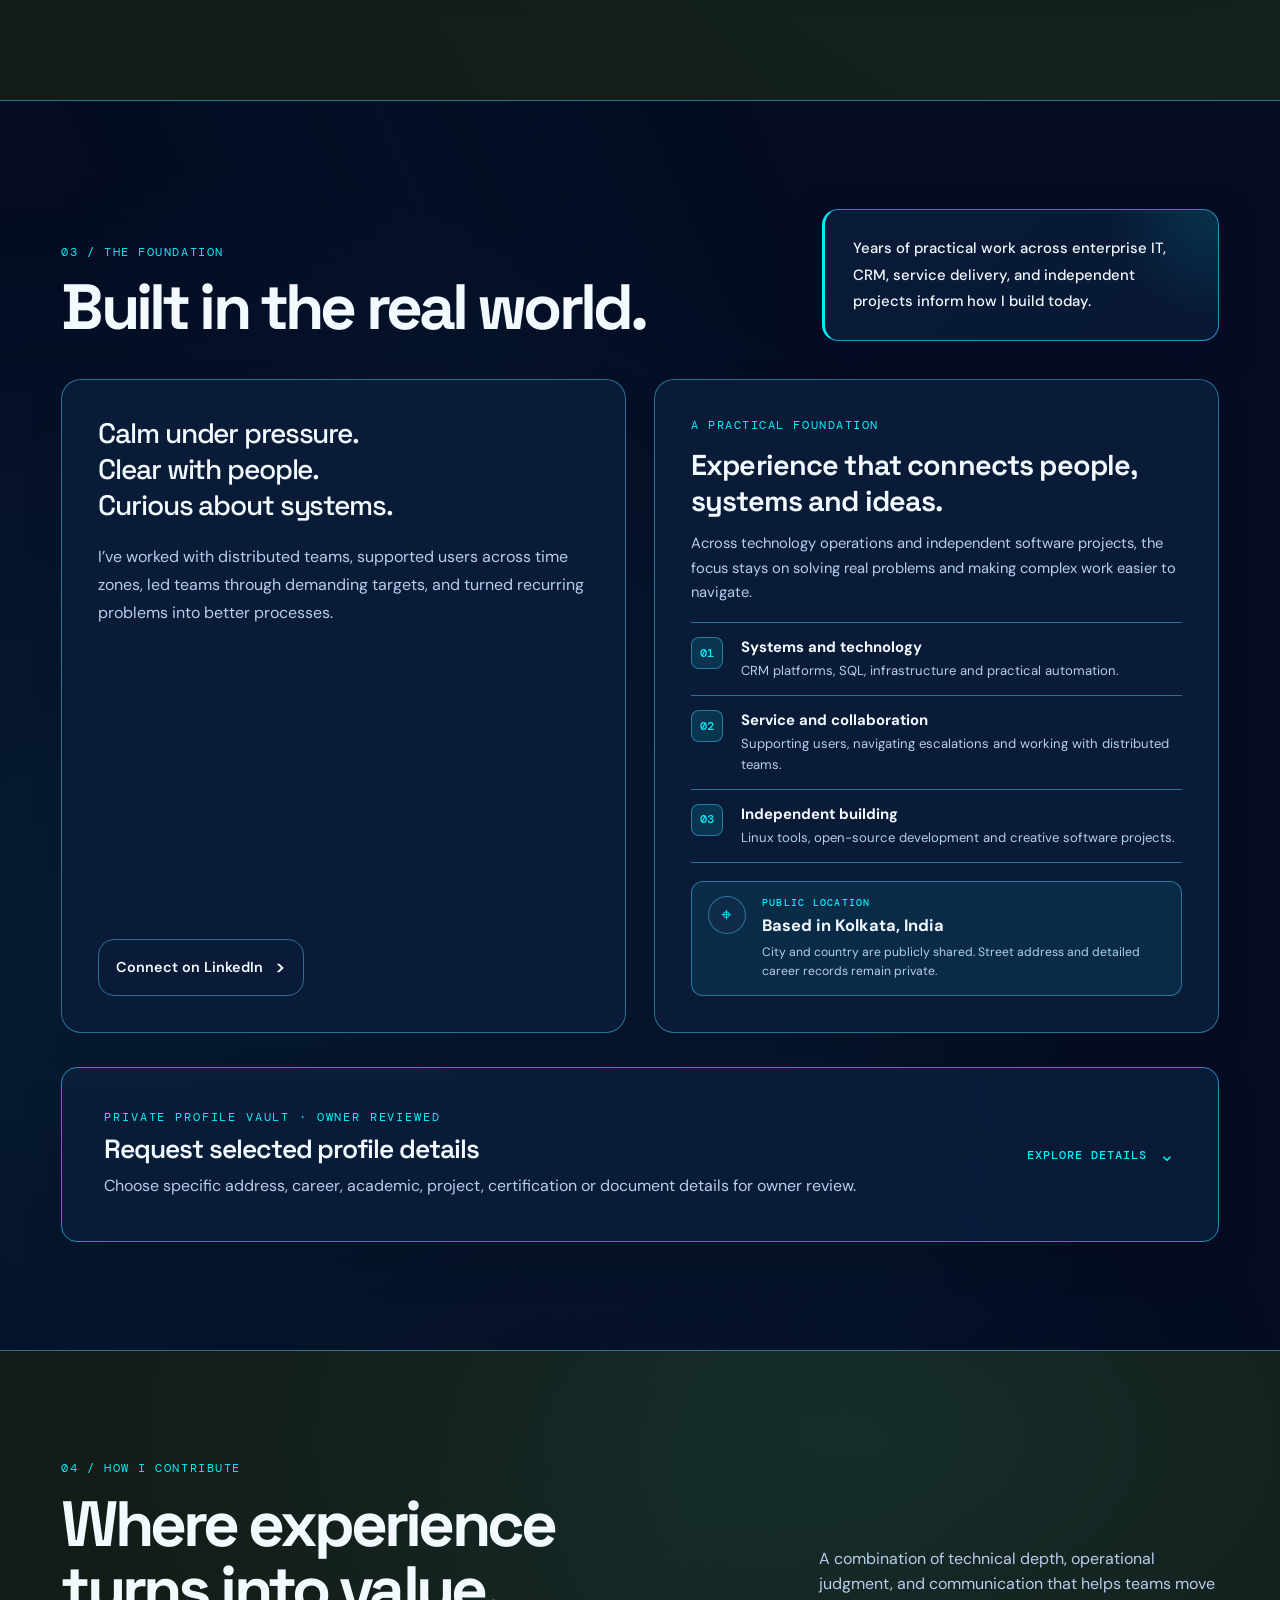
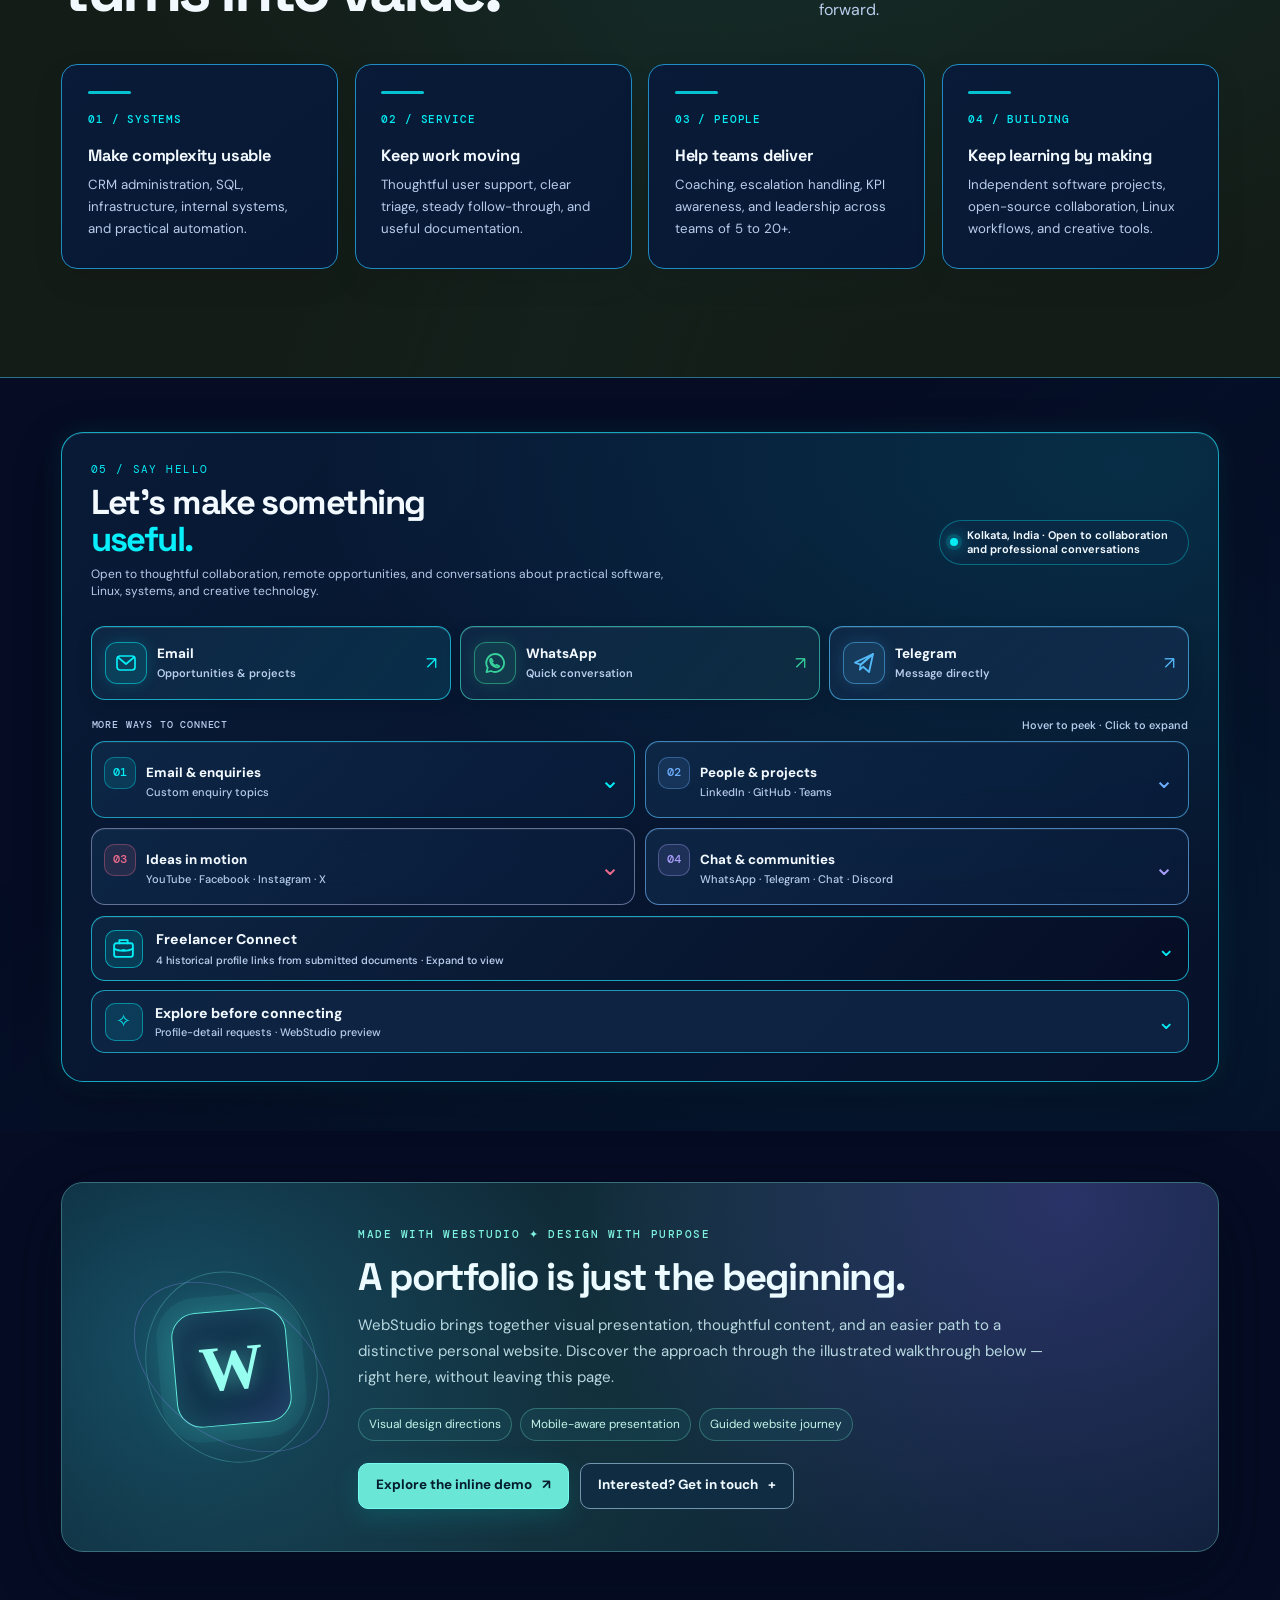
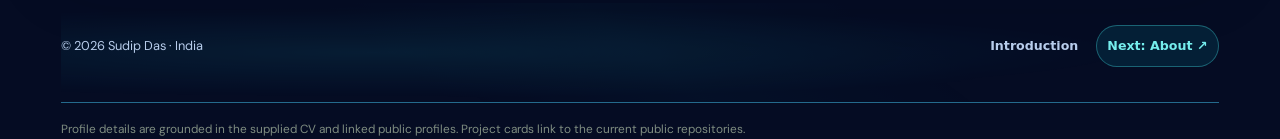
==== commit 8a214cc5: "deploy(preview): activate seventh Obsidian Bento theme and Terminal balance v3.59" ====
--- a/index.html
+++ b/index.html
@@ -121,8 +121,9 @@
 <link rel="stylesheet" href="plugins/modules/professional-journey-v338.css?v=3.39.0">
 <link rel="stylesheet" href="hero-orbit-geometry-v340.css?v=3.41.0">
 <link rel="stylesheet" href="aurora-hybrid-v348.css?v=3.51.0">
-<link rel="stylesheet" href="hero-profile-v353.css?v=3.58.0">
-<link rel="stylesheet" href="atmosphere-matrix-v356.css?v=3.58.0">
+<link rel="stylesheet" href="hero-profile-v353.css?v=3.59.0">
+<link rel="stylesheet" href="atmosphere-matrix-v356.css?v=3.59.0">
+<link rel="stylesheet" href="bento-studio-v359.css?v=3.59.0">
 </head>
 <body class="ws-parity" data-theme="neon-studio" data-approved-theme="neon-studio">
   <a class="skip-to-content" href="#top">Skip to main content</a>
@@ -132,7 +133,7 @@
       <button class="menu" aria-expanded="false" aria-controls="navlinks">Menu</button>
       <div class="navlinks" id="navlinks"><a href="#about">About</a><a href="#projects">Projects</a><a href="#experience">Experience</a><a href="#capabilities">Strengths</a><a class="nav-cta" href="#contact">Let’s connect <span aria-hidden="true">></span></a></div>
       <label class="language-control"><span data-i18n="language">Language</span><select id="language-select" aria-label="Choose language"><option value="en">English</option><option value="hi">हिन्दी</option><option value="bn">বাংলা</option><option value="es">Español</option><option value="fr">Français</option><option value="de">Deutsch</option><option value="pt">Português</option><option value="ar">العربية</option><option value="zh-CN">简体中文</option><option value="ja">日本語</option></select></label>
-      <label class="theme-control"><span data-i18n="themeLabel">Theme</span><select id="theme-select" aria-label="Choose site theme"><option value="orbit">Orbit · Portfolio</option><option value="editorial">Editorial · Profile</option><option value="terminal">Terminal · Explorer</option><option value="aurora-peak">Aurora Peak</option><option value="neon-studio" selected>Neon Studio</option><option value="design-2">Cosmic</option></select></label>
+      <label class="theme-control"><span data-i18n="themeLabel">Theme</span><select id="theme-select" aria-label="Choose site theme"><option value="orbit">Orbit · Portfolio</option><option value="editorial">Editorial · Profile</option><option value="terminal">Terminal · Explorer</option><option value="aurora-peak">Aurora Peak</option><option value="neon-studio" selected>Neon Studio</option><option value="design-2">Cosmic</option><option value="bento">Obsidian Bento</option></select></label>
     </nav>
   </header>
   <main id="top">
@@ -484,7 +485,7 @@
     const terminalSections=[...new Set([...nav.querySelectorAll('a[href^="#"]')].map(link=>document.querySelector(link.hash)).filter(section=>section?.matches('section[id]')))];
     const renderTerminalFlow=()=>{terminalSections.forEach((section,index)=>{let flow=section.querySelector('.terminal-flow');if(!flow){flow=document.createElement('nav');flow.className='terminal-flow';flow.setAttribute('aria-label',i18n.get('aria.terminal'));flow.innerHTML='<span class="flow-status"></span><span class="flow-actions"><button type="button" data-flow="previous"></button><button type="button" data-flow="next"></button></span>';section.append(flow);}flow.setAttribute('aria-label',i18n.get('aria.terminal'));const number=new Intl.NumberFormat(i18n.locale,{minimumIntegerDigits:2,useGrouping:false});flow.querySelector('.flow-status').textContent=i18n.format(i18n.get('section'),{current:number.format(index+1),total:number.format(terminalSections.length)});flow.querySelector('[data-flow="previous"]').textContent=`← ${i18n.get('aria.previous')}`;flow.querySelector('[data-flow="next"]').textContent=`${i18n.get('aria.next')} →`;flow.querySelector('[data-flow="previous"]').disabled=index===0;flow.querySelector('[data-flow="next"]').disabled=index===terminalSections.length-1;});};
     const setTerminalSection=(id,{scroll=true,updateUrl=true}={})=>{const section=terminalSections.find(item=>item.id===id)||terminalSections[0];if(!section)return;terminalSections.forEach(item=>{const active=item===section;item.classList.toggle('terminal-active',active);item.querySelectorAll('.reveal').forEach(node=>node.classList.toggle('in',active));});document.body.dataset.terminalSection=section.id;nav.querySelectorAll('a[href^="#"]').forEach(link=>{const active=link.hash===`#${section.id}`;link.setAttribute('aria-current',String(active));link.setAttribute('aria-selected',String(active));});if(updateUrl)history.replaceState(null,'',`#${section.id}`);if(scroll)section.scrollIntoView({behavior:'smooth',block:'start'});};
-    const setTheme=(theme)=>{const value=['orbit','editorial','terminal','aurora-peak','neon-studio','design-2'].includes(theme)?theme:'neon-studio';document.body.dataset.theme=value;themeSelect.value=value;try{localStorage.setItem('sudip-profile-theme',value)}catch{};if(value==='terminal'){renderTerminalFlow();nav.querySelectorAll('a[href^="#"]').forEach(link=>link.setAttribute('role','tab'));setTerminalSection(location.hash.slice(1)||document.body.dataset.terminalSection||'about',{scroll:false,updateUrl:false});}else{nav.querySelectorAll('a').forEach(link=>{link.removeAttribute('role');link.removeAttribute('aria-current');link.removeAttribute('aria-selected')});terminalSections.forEach(section=>section.classList.remove('terminal-active'));delete document.body.dataset.terminalSection;}};
+    const setTheme=(theme)=>{const value=['orbit','editorial','terminal','aurora-peak','neon-studio','design-2','bento'].includes(theme)?theme:'neon-studio';document.body.dataset.theme=value;themeSelect.value=value;try{localStorage.setItem('sudip-profile-theme',value)}catch{};if(value==='terminal'){renderTerminalFlow();nav.querySelectorAll('a[href^="#"]').forEach(link=>link.setAttribute('role','tab'));setTerminalSection(location.hash.slice(1)||document.body.dataset.terminalSection||'about',{scroll:false,updateUrl:false});}else{nav.querySelectorAll('a').forEach(link=>{link.removeAttribute('role');link.removeAttribute('aria-current');link.removeAttribute('aria-selected')});terminalSections.forEach(section=>section.classList.remove('terminal-active'));delete document.body.dataset.terminalSection;}};
     // Approved preview lock (2026-11-24): on every new page load, launch
     // the protected Neon Studio design, ignoring any prior theme choice.
     // Visitors may still explore other themes during this one visit;
@@ -521,39 +522,40 @@
   <script src="webstudio-portfolio-gallery.js?v=2.1.0" defer></script>
   <script src="webstudio-visitor-hub.js" defer></script>
   <script src="webstudio-parity.js?v=neon-1.4.3" defer></script>
-  <script src="personal-theme-library.js?v=3.18.0" defer></script>
+  <script src="personal-theme-library.js?v=3.59.0" defer></script>
   <script src="webstudio-footer.js?v=1.2.0" defer></script>
   <script src="personal-smart-navigation-v1.js?v=3.16.0" defer></script>
   <script src="aurora-peak-scene-v318.js?v=3.48.0" defer></script>
   <script src="personal-quick-hub-v2.js?v=3.30.0" defer></script>
   <script src="personal-connect-compact-v2.js?v=2.0.0" defer></script>
-  <script src="personal-translation-expansion-v1.js?v=3.28.0" defer></script>
+  <script src="personal-translation-expansion-v1.js?v=3.59.0" defer></script>
   <script src="personal-footer-breadcrumbs-v1.js?v=1.0.0" defer></script>
   <script>window.PUBLIC_API_BASE="";window.PORTFOLIO_PREVIEW_MODE=true;</script>
   <script src="human-ci-preview-v1.js?v=3.28.0" defer></script>
   <script src="preview-diagnostics-v321.js?v=3.28.0" defer></script>
   <script src="atmosphere-shaders-v325.js?v=3.51.0" defer></script>
-  <script src="hero-shape-registry-v352.js?v=3.57.0" defer></script>
+  <script src="hero-shape-registry-v352.js?v=3.59.0" defer></script>
   <script src="atmosphere-matrix-v356.js?v=3.58.0" defer></script>
-  <script src="atmosphere-engine-v328.js?v=3.56.0" defer></script>
+  <script src="atmosphere-engine-v328.js?v=3.59.0" defer></script>
   <script src="github-hero-explorer-v324.js?v=3.31.2" defer></script>
-  <script src="hero-display-engine-v327.js?v=3.30.0" defer></script>
+  <script src="hero-display-engine-v327.js?v=3.59.0" defer></script>
   <script src="atmosphere-audio-v328.js?v=3.28.0" defer></script>
-  <script src="webstudio-engine-mesh-v328.js?v=3.30.0" defer></script>
+  <script src="webstudio-engine-mesh-v328.js?v=3.59.0" defer></script>
   <script src="preview-theme-audit-v316.js?v=3.28.1" defer></script>
-  <script src="webstudio-five-engine-v329.js?v=3.29.0" defer></script>
+  <script src="webstudio-five-engine-v329.js?v=3.59.0" defer></script>
   <script src="webstudio-experience-v330.js?v=3.30.0" defer></script>
-  <script src="plugins/webstudio-plugin-engine-v331.js?v=3.31.0" defer></script>
-  <script src="plugins/modules/theme-v331.js?v=3.31.0" defer></script>
-  <script src="plugins/modules/hero-v331.js?v=3.31.0" defer></script>
+  <script src="plugins/webstudio-plugin-engine-v331.js?v=3.59.0" defer></script>
+  <script src="plugins/modules/theme-v331.js?v=3.59.0" defer></script>
+  <script src="plugins/modules/hero-v331.js?v=3.59.0" defer></script>
   <script src="plugins/modules/atmosphere-v331.js?v=3.56.0" defer></script>
   <script src="plugins/modules/quick-menu-v331.js?v=3.31.0" defer></script>
   <script src="plugins/modules/portfolio-v331.js?v=3.31.0" defer></script>
   <script src="smart-landing-v333.js?v=3.37.0" defer></script>
   <script src="plugins/modules/professional-journey-v338.js?v=3.39.0" defer></script>
-  <script src="hero-profile-renderer-v353.js?v=3.58.0" defer></script>
+  <script src="hero-profile-renderer-v353.js?v=3.59.0" defer></script>
   <script src="hero-orbit-geometry-v340.js?v=3.53.0" defer></script>
   <script src="plugins/webstudio-personal-bridge-v331.js?v=3.42.0" defer></script>
   <script src="signature-panel-v332.js?v=3.32.0" defer></script>
+<script src="bento-studio-v359.js?v=3.59.0" defer></script>
 </body>
 </html>
--- a/hero-profile-v353.css
+++ b/hero-profile-v353.css
@@ -117,8 +117,8 @@
 /* v3.58 — approved reference HUD; override generic profile cascade. */
 body.ws-parity[data-theme="terminal"]:not([data-theme="aurora-peak"]):not([data-theme="neon-studio"]) main>.hero.hd-hero>.hero-art[data-hero-profile="console"]{
  --hp-ink:#46f58b;--hp-glow:#b5ffcf;--hp-shadow:#001b0e99;--hp-period:24s;
- --hp-xxl-stage:clamp(440px,73svh,680px);
- --hp-w:min(82%,510px,calc(var(--hp-xxl-stage) * .72));
+ --hp-xxl-stage:clamp(400px,66svh,610px);
+ --hp-w:min(70%,430px,calc(var(--hp-xxl-stage) * .64));
  width:100%!important;max-width:740px!important;
  min-height:var(--hp-xxl-stage)!important;height:var(--hp-xxl-stage)!important;
  zoom:1!important;
@@ -151,10 +151,10 @@
 }
 body.ws-parity[data-theme="terminal"][data-wsp-smart-landing="active"]:is([data-wsp-landing-fit="compact"],[data-wsp-landing-fit="tight"]) main>.hero.hd-hero>.hero-art[data-hero-profile="console"]{zoom:1!important}
 @media(max-width:1040px){
- body.ws-parity[data-theme="terminal"]:not([data-theme="aurora-peak"]):not([data-theme="neon-studio"]) main>.hero.hd-hero>.hero-art[data-hero-profile="console"]{--hp-xxl-stage:clamp(390px,65svh,590px);--hp-w:min(78%,440px,calc(var(--hp-xxl-stage) * .72));max-width:640px!important}
+ body.ws-parity[data-theme="terminal"]:not([data-theme="aurora-peak"]):not([data-theme="neon-studio"]) main>.hero.hd-hero>.hero-art[data-hero-profile="console"]{--hp-xxl-stage:clamp(390px,65svh,590px);--hp-w:min(70%,390px,calc(var(--hp-xxl-stage) * .64));max-width:640px!important}
 }
 @media(max-width:600px){
- body.ws-parity[data-theme="terminal"]:not([data-theme="aurora-peak"]):not([data-theme="neon-studio"]) main>.hero.hd-hero>.hero-art[data-hero-profile="console"]{--hp-xxl-stage:clamp(340px,58svh,460px);--hp-w:min(74%,340px,calc(var(--hp-xxl-stage) * .72));max-width:100%!important}
+ body.ws-parity[data-theme="terminal"]:not([data-theme="aurora-peak"]):not([data-theme="neon-studio"]) main>.hero.hd-hero>.hero-art[data-hero-profile="console"]{--hp-xxl-stage:clamp(340px,58svh,460px);--hp-w:min(68%,290px,calc(var(--hp-xxl-stage) * .64));max-width:100%!important}
 }
 @media(prefers-reduced-motion:reduce){body.ws-parity[data-theme="terminal"]:not([data-theme="aurora-peak"]):not([data-theme="neon-studio"]) main>.hero.hd-hero>.hero-art[data-hero-profile="console"] .hp-console-pulses{animation:none!important}}
 
--- a/atmosphere-matrix-v356.css
+++ b/atmosphere-matrix-v356.css
@@ -17,14 +17,14 @@
 
 /* v3.58: reference-like high-contrast rain behind the console, not over the face. */
 body.ws-parity[data-theme="terminal"] main>.hero:has(>.hero-art[data-hero-profile="console"])>.ws-matrix-rain[data-matrix-style="classic"]{
- opacity:.96;--mx-color:#1dea63;--mx-size:15px;--mx-alpha:.95;
+ opacity:.56;--mx-color:#20bd64;--mx-size:14px;--mx-alpha:.75;
  mask-image:linear-gradient(90deg,#0008 0%,#000 26%,#000 100%);
 }
 body.ws-parity[data-theme="terminal"] main>.hero:has(>.hero-art[data-hero-profile="console"])>.ws-matrix-rain[data-matrix-style="classic"] .ws-matrix-column{
- opacity:var(--mx-stream-alpha,.8);text-shadow:0 0 5px #1bff64;
+ opacity:calc(var(--mx-stream-alpha,.8) * .72);text-shadow:0 0 3px #1bff6440;
  mask-image:linear-gradient(to bottom,transparent 0%,#0007 26%,#000c 60%,#000 100%);
 }
 body.ws-parity[data-theme="terminal"][data-atmosphere-tier="eco"] main>.hero>.ws-matrix-rain[data-matrix-style="classic"] .ws-matrix-column{opacity:.24!important;text-shadow:none!important}
 body.ws-parity[data-theme="terminal"]:has(main>.hero>.hero-art[data-hero-profile="console"])>.ws-atmo-layer.ws-atmo-sitewide{opacity:.10!important}
-@media(max-width:600px){body.ws-parity[data-theme="terminal"] main>.hero:has(>.hero-art[data-hero-profile="console"])>.ws-matrix-rain[data-matrix-style="classic"]{--mx-size:12px;opacity:.61}}
+@media(max-width:600px){body.ws-parity[data-theme="terminal"] main>.hero:has(>.hero-art[data-hero-profile="console"])>.ws-matrix-rain[data-matrix-style="classic"]{--mx-size:12px;opacity:.38}}
 @media(prefers-reduced-motion:reduce){body.ws-parity[data-theme="terminal"] main>.hero>.ws-matrix-rain[data-matrix-style="classic"] .ws-matrix-column{text-shadow:none!important}}
--- a/bento-studio-v359.css
+++ b/bento-studio-v359.css
@@ -0,0 +1,85 @@
+/* Obsidian Bento — reference-led charcoal, cobalt, ivory, and original photography.
+   All visual overrides are scoped to the seventh theme. */
+.bt-tile[hidden]{display:none!important}
+body.ws-parity[data-theme="bento"]{--bg:#131516;--panel:#24282d;--panel2:#343940;--ink:#f4f0e9;--muted:#c3c7cb;--line:#ffffff26;--lime:#b5cdff;--orange:#ecad7c;--blue:#82a8ff;--display:Georgia,serif;--sans:Arial,system-ui,sans-serif;--ws-accent:#91b5ff;--ws-edge:#ffffff28;--ws-shadow:0 8px 28px #0003;--atmo-panel:#20242b;--atmo-ink:#f6f3ec;--atmo-accent:#9cb9ff;--atmo-edge:#69758c;--atmo-radius:9px;background:#131516!important;color:var(--ink)}
+body.ws-parity[data-theme="bento"]::before{background:radial-gradient(ellipse at 70% 3%,#253250 0%,transparent 45%),#131516!important}
+body.ws-parity[data-theme="bento"] .topbar{background:#141719f5!important;border-bottom:1px solid #ffffff19!important;box-shadow:none!important}
+body.ws-parity[data-theme="bento"] .topbar :is(.theme-control select,.language-control select,.pv-theme-launch,.nav-cta){border-radius:7px!important}
+body.ws-parity[data-theme="bento"] .brand-mark{background:#f1eee5!important;color:#22262b!important;border-radius:8px!important;border:none!important}
+body.ws-parity[data-theme="bento"] main>.hero.hd-hero{display:grid!important;grid-template-columns:repeat(12,minmax(0,1fr))!important;grid-template-rows:minmax(270px,auto) minmax(290px,auto) auto!important;grid-template-areas:none!important;gap:10px!important;align-items:stretch!important;max-width:1440px!important;width:min(96%,1440px)!important;height:auto!important;min-height:0!important;padding:25px 0 22px!important;background:none!important;border:0!important;overflow:visible!important}
+body.ws-parity[data-theme="bento"] main>.hero.hd-hero::before,body.ws-parity[data-theme="bento"] main>.hero.hd-hero::after,body.ws-parity[data-theme="bento"] main>.hero.hd-hero>:is(.hd-stage,.theme-scene,.ws-atmo-zone-glow){display:none!important}
+body.ws-parity[data-theme="bento"] main>.hero.hd-hero>:is(.bt-tile,.hero-art,.hero-text){grid-area:auto!important;min-width:0!important;box-sizing:border-box!important;isolation:isolate;position:relative!important;border:1px solid #ffffff19!important;border-radius:10px!important;overflow:hidden;box-shadow:0 6px 24px #0002!important;margin:0!important;zoom:1!important}
+body.ws-parity[data-theme="bento"] main>.hero.hd-hero>.bt-tile{display:flex;flex-direction:column;justify-content:space-between;gap:10px;padding:22px;min-height:0}
+body.ws-parity[data-theme="bento"] main>.hero.hd-hero>.bt-tile[hidden]{display:none!important}
+body.ws-parity[data-theme="bento"] main>.hero.hd-hero .bt-kicker{font:600 .65rem/1.4 var(--sans);letter-spacing:.05em;text-transform:uppercase;position:relative;z-index:2}
+body.ws-parity[data-theme="bento"] main>.hero.hd-hero .bt-title{font:600 clamp(1.25rem,2vw,2.1rem)/1.13 Georgia,serif;letter-spacing:-.025em;margin:0;position:relative;z-index:2}
+body.ws-parity[data-theme="bento"] main>.hero.hd-hero .bt-copy{font:400 .88rem/1.5 var(--sans);margin:0;position:relative;z-index:2}
+body.ws-parity[data-theme="bento"] main>.hero.hd-hero .bt-link{display:inline-flex;align-items:center;align-self:flex-start;min-height:44px;padding:8px 12px;border:1px solid currentColor;border-radius:7px;color:inherit!important;background:transparent;font:600 .75rem/1.2 var(--sans);text-decoration:none;position:relative;z-index:3}
+body.ws-parity[data-theme="bento"] main>.hero.hd-hero .bt-link:focus-visible,body.ws-parity[data-theme="bento"] main>.hero.hd-hero .bt-play:focus-visible{outline:3px solid #ffba60;outline-offset:3px}
+body.ws-parity[data-theme="bento"] main>.hero.hd-hero>.hero-art{grid-column:1 / span 5!important;grid-row:1!important;width:100%!important;max-width:none!important;min-height:270px!important;height:100%!important;padding:0!important;display:block!important;aspect-ratio:auto!important;background:#292e30!important;transform:none!important;translate:none!important}
+body.ws-parity[data-theme="bento"] main>.hero.hd-hero>.hero-art::before,body.ws-parity[data-theme="bento"] main>.hero.hd-hero>.hero-art::after,body.ws-parity[data-theme="bento"] main>.hero.hd-hero>.hero-art>:is(.orbit,.ws-orbit-chip,.hp-geometry,.ws-neon-precise-orbits,.ws-neon-precision-portrait){display:none!important}
+body.ws-parity[data-theme="bento"] main>.hero.hd-hero>.hero-art>.core{position:absolute!important;inset:0!important;width:100%!important;height:100%!important;max-width:none!important;max-height:none!important;min-width:0!important;aspect-ratio:auto!important;border:0!important;border-radius:0!important;clip-path:none!important;transform:none!important;translate:none!important;margin:0!important;box-shadow:none!important;background:#282d30!important;overflow:hidden!important;z-index:1!important}
+body.ws-parity[data-theme="bento"] main>.hero.hd-hero>.hero-art>.core>img{width:100%!important;height:100%!important;max-width:none!important;max-height:none!important;object-fit:cover!important;object-position:50% 34%!important;filter:none!important;clip-path:none!important;border-radius:0!important;transform:none!important}
+body.ws-parity[data-theme="bento"] main>.hero.hd-hero>.hero-art>.core::after{content:"";position:absolute;inset:0;background:linear-gradient(0deg,#000b,transparent 58%);pointer-events:none}
+body.ws-parity[data-theme="bento"] main>.hero.hd-hero>.hero-art>.portrait-caption{position:absolute!important;left:17px!important;right:17px!important;bottom:17px!important;top:auto!important;transform:none!important;translate:none!important;border:0!important;border-radius:0!important;background:transparent!important;color:#fff!important;box-shadow:none!important;max-width:95%!important;font:600 clamp(.9rem,1.6vw,1.5rem)/1.2 Georgia,serif!important;padding:0!important;z-index:6!important;white-space:normal!important}
+body.ws-parity[data-theme="bento"] main>.hero.hd-hero>.bt-proof{grid-column:6 / span 4;grid-row:1;background:radial-gradient(circle at 86% 15%,#477ee5,#1648aa 56%,#143c91);color:#fff}
+body.ws-parity[data-theme="bento"] main>.hero.hd-hero .bt-stat{font:600 clamp(3rem,5vw,5rem)/1 Georgia,serif;letter-spacing:-.06em;position:relative;z-index:2;margin-top:auto}
+body.ws-parity[data-theme="bento"] main>.hero.hd-hero>.bt-proof::before{content:"";position:absolute;inset:10px 5px 45%;background:url('bento-orbit-art-v359.svg') center/contain no-repeat;opacity:.9;pointer-events:none}
+body.ws-parity[data-theme="bento"] main>.hero.hd-hero>.bt-intro{grid-column:10 / span 3;grid-row:1;background:linear-gradient(150deg,#34444c,#151b20);color:#fff;align-items:flex-start}
+body.ws-parity[data-theme="bento"] main>.hero.hd-hero .bt-video-art{position:absolute;inset:0;background:linear-gradient(0deg,#0a151be8,transparent 80%),url('sudip-das-portrait.jpg') center 28%/cover no-repeat;opacity:.7;z-index:-1}
+body.ws-parity[data-theme="bento"] main>.hero.hd-hero .bt-play{align-self:center;margin:auto;display:grid;place-items:center;border-radius:50%;width:56px;height:56px;border:0;color:#1c282d;background:#fff;font-size:1.15rem;cursor:pointer;z-index:3;box-shadow:0 7px 18px #0004}
+body.ws-parity[data-theme="bento"] main>.hero.hd-hero>.bt-services{grid-column:1 / span 4;grid-row:2;background:#dfe3e8;color:#252b31}
+body.ws-parity[data-theme="bento"] main>.hero.hd-hero>.bt-work{grid-column:5 / span 3;grid-row:2;background:#26292e;color:#f6f2ea}
+body.ws-parity[data-theme="bento"] main>.hero.hd-hero .bt-project-art{min-height:84px;background:url('bento-work-art-v359.svg') center/cover no-repeat;border-radius:6px;border:1px solid #ffffff20}
+body.ws-parity[data-theme="bento"] main>.hero.hd-hero>.hero-text{grid-column:8 / span 5!important;grid-row:2!important;display:flex!important;flex-direction:column!important;gap:8px!important;width:100%!important;max-width:none!important;height:auto!important;min-height:0!important;padding:22px!important;background:#f0ebe3!important;color:#252926!important;transform:none!important;translate:none!important;--ink:#272b29;--muted:#505855;--panel:#fffaf3;--line:#292b2933;--ws-accent:#284c9e;--ws-edge:#292b2933}
+body.ws-parity[data-theme="bento"] main>.hero.hd-hero>.hero-text::before,body.ws-parity[data-theme="bento"] main>.hero.hd-hero>.hero-text::after,body.ws-parity[data-theme="bento"] main>.hero.hd-hero>.hero-text>:is(.ws29-hero-dossier,.ws-signature-heading){display:none!important}
+body.ws-parity[data-theme="bento"] main>.hero.hd-hero>.hero-text>.eyebrow{font:600 .65rem/1.3 var(--sans)!important;letter-spacing:.035em!important;color:#4b5555!important;max-width:100%!important;background:none!important;border:0!important;padding:0!important}
+body.ws-parity[data-theme="bento"] main>.hero.hd-hero>.hero-text>h1,body.ws-parity[data-theme="bento"] main>.hero.hd-hero>.hero-text>h1 span{font:600 clamp(1.8rem,3vw,3.4rem)/1 Georgia,serif!important;letter-spacing:-.045em!important;color:#262a27!important;background:none!important;-webkit-text-fill-color:currentColor!important;text-shadow:none!important;margin:0!important}
+body.ws-parity[data-theme="bento"] main>.hero.hd-hero>.hero-text>.hero-role{font:600 clamp(1.05rem,1.5vw,1.5rem)/1.2 Georgia,serif!important;color:#30352e!important;margin:0!important}
+body.ws-parity[data-theme="bento"] main>.hero.hd-hero>.hero-text>.hero-copy{font:400 .81rem/1.4 var(--sans)!important;color:#4b524d!important;margin:0!important;max-width:100%!important}
+body.ws-parity[data-theme="bento"] main>.hero.hd-hero>.hero-text>.actions{display:grid!important;grid-template-columns:repeat(2,minmax(0,1fr))!important;gap:5px!important;margin:0!important;width:100%!important;max-width:100%!important}
+body.ws-parity[data-theme="bento"] main>.hero.hd-hero>.hero-text>.actions>*{min-width:0!important;max-width:100%!important}
+body.ws-parity[data-theme="bento"] main>.hero.hd-hero>.hero-text>.location{color:#4b524d!important;margin-top:auto!important;font-size:.72rem!important}
+body.ws-parity[data-theme="bento"] main>.hero.hd-hero>.bt-contact{grid-column:1 / -1;grid-row:3;background:#20242b;color:#f4f0e9;display:grid;grid-template-columns:1fr 1.3fr auto;align-items:center;gap:8px 20px;padding:16px 22px}
+body.ws-parity[data-theme="bento"] main>.hero.hd-hero>.bt-contact>.bt-kicker{grid-column:1}
+body.ws-parity[data-theme="bento"] main>.hero.hd-hero>.bt-contact>.bt-title{grid-column:1;font-size:1.4rem}
+body.ws-parity[data-theme="bento"] main>.hero.hd-hero>.bt-contact>.bt-copy{grid-column:2;grid-row:1 / span 2}
+body.ws-parity[data-theme="bento"] main>.hero.hd-hero>.bt-contact>.bt-link{grid-column:3;grid-row:1 / span 2;background:#eeeae1;color:#252926!important;border:0;align-self:center}
+/* Atmospheric card highlights stay behind text and preserve pointer access. */
+body.ws-parity[data-theme="bento"] main>.hero.hd-hero>.bt-tile::after{content:"";position:absolute;inset:0;pointer-events:none;border-radius:inherit;opacity:0;background:radial-gradient(circle at var(--bt-x,72%) var(--bt-y,25%),#ffffff28,transparent 52%);box-shadow:inset 0 0 0 1px #ffffff28;z-index:1;transition:opacity .25s}
+body.ws-parity[data-theme="bento"] main>.hero.hd-hero[data-bento-quality]:not([data-bento-quality="off"])>.bt-tile::after{opacity:.45}
+body.ws-parity[data-theme="bento"] main>.hero.hd-hero[data-bento-motion="running"]>.bt-tile::after{animation:bt-breathe 12s ease-in-out infinite alternate}
+@keyframes bt-breathe{from{opacity:.22}to{opacity:.64}}
+body.ws-parity[data-theme="bento"] main>.hero.hd-hero[data-bento-motion="running"]>.bt-tile:hover::after{opacity:.8;animation:none}
+body.ws-parity[data-theme="bento"]>.ws-atmo-layer.ws-atmo-sitewide{display:none!important}
+body.ws-parity[data-theme="bento"] .ticker{background:#24282d!important;color:#e6e3de!important;border-color:#ffffff24!important}
+body.ws-parity[data-theme="bento"] main>section{background:transparent!important}
+body.ws-parity[data-theme="bento"] main>section>.wrap{max-width:1440px!important}
+body.ws-parity[data-theme="bento"] :is(.project-grid,.cap-grid,.proof-row){display:grid!important;gap:12px!important;grid-template-columns:repeat(auto-fit,minmax(min(100%,240px),1fr))!important}
+body.ws-parity[data-theme="bento"] :is(.project,.cap,.proof,.contact-card,.intro-grid){border-radius:10px!important;background:#262a30!important;border:1px solid #ffffff20!important;box-shadow:none!important;color:#f2eee6!important}
+body.ws-parity[data-theme="bento"] :is(.project,.cap,.proof):nth-child(3n+1){background:#e8e5de!important;color:#252a2e!important;--ink:#252a2e;--muted:#4d565c;--lime:#234b9b}
+body.ws-parity[data-theme="bento"] :is(.project,.cap,.proof):nth-child(3n+2){background:#18469f!important;color:#fff!important;--ink:#fff;--muted:#e0e9ff;--lime:#e6efff}
+body.ws-parity[data-theme="bento"] :is(.project,.cap,.proof) :is(h3,strong,p,span,a){color:inherit!important}
+body.ws-parity[data-theme="bento"] .project-link{border-color:currentColor!important}
+@media(max-width:1100px){body.ws-parity[data-theme="bento"] main>.hero.hd-hero{grid-template-columns:repeat(6,minmax(0,1fr))!important;grid-template-rows:auto!important}
+body.ws-parity[data-theme="bento"] main>.hero.hd-hero>.hero-art{grid-column:1 / span 3!important;grid-row:1!important}
+body.ws-parity[data-theme="bento"] main>.hero.hd-hero>.bt-proof{grid-column:4 / span 3;grid-row:1}
+body.ws-parity[data-theme="bento"] main>.hero.hd-hero>.bt-intro{grid-column:1 / span 2;grid-row:2;min-height:235px}
+body.ws-parity[data-theme="bento"] main>.hero.hd-hero>.bt-services{grid-column:3 / span 2;grid-row:2}
+body.ws-parity[data-theme="bento"] main>.hero.hd-hero>.bt-work{grid-column:5 / span 2;grid-row:2}
+body.ws-parity[data-theme="bento"] main>.hero.hd-hero>.hero-text{grid-column:1 / -1!important;grid-row:3!important}
+body.ws-parity[data-theme="bento"] main>.hero.hd-hero>.bt-contact{grid-row:4}
+}
+@media(max-width:600px){body.ws-parity[data-theme="bento"] main>.hero.hd-hero{display:grid!important;grid-template-columns:minmax(0,1fr)!important;gap:10px!important;width:calc(100% - 24px)!important;padding:12px 0!important}
+body.ws-parity[data-theme="bento"] main>.hero.hd-hero>:is(.bt-tile,.hero-art,.hero-text){grid-column:1!important;grid-row:auto!important}
+body.ws-parity[data-theme="bento"] main>.hero.hd-hero>.hero-art{min-height:300px!important;height:300px!important;order:0}
+body.ws-parity[data-theme="bento"] main>.hero.hd-hero>.hero-text{order:1}
+body.ws-parity[data-theme="bento"] main>.hero.hd-hero>.bt-proof{order:2;min-height:225px}
+body.ws-parity[data-theme="bento"] main>.hero.hd-hero>.bt-services{order:3}
+body.ws-parity[data-theme="bento"] main>.hero.hd-hero>.bt-work{order:4}
+body.ws-parity[data-theme="bento"] main>.hero.hd-hero>.bt-intro{order:5;min-height:220px}
+body.ws-parity[data-theme="bento"] main>.hero.hd-hero>.bt-contact{order:6;display:flex;align-items:flex-start;gap:10px}
+body.ws-parity[data-theme="bento"] main>.hero.hd-hero>.bt-tile,body.ws-parity[data-theme="bento"] main>.hero.hd-hero>.hero-text{padding:17px!important}
+}
+@media(prefers-reduced-motion:reduce){body.ws-parity[data-theme="bento"] main>.hero.hd-hero>.bt-tile::after{animation:none!important;transition:none!important}}
+@media(forced-colors:active){body.ws-parity[data-theme="bento"] main>.hero.hd-hero>.bt-tile::after{display:none!important}}
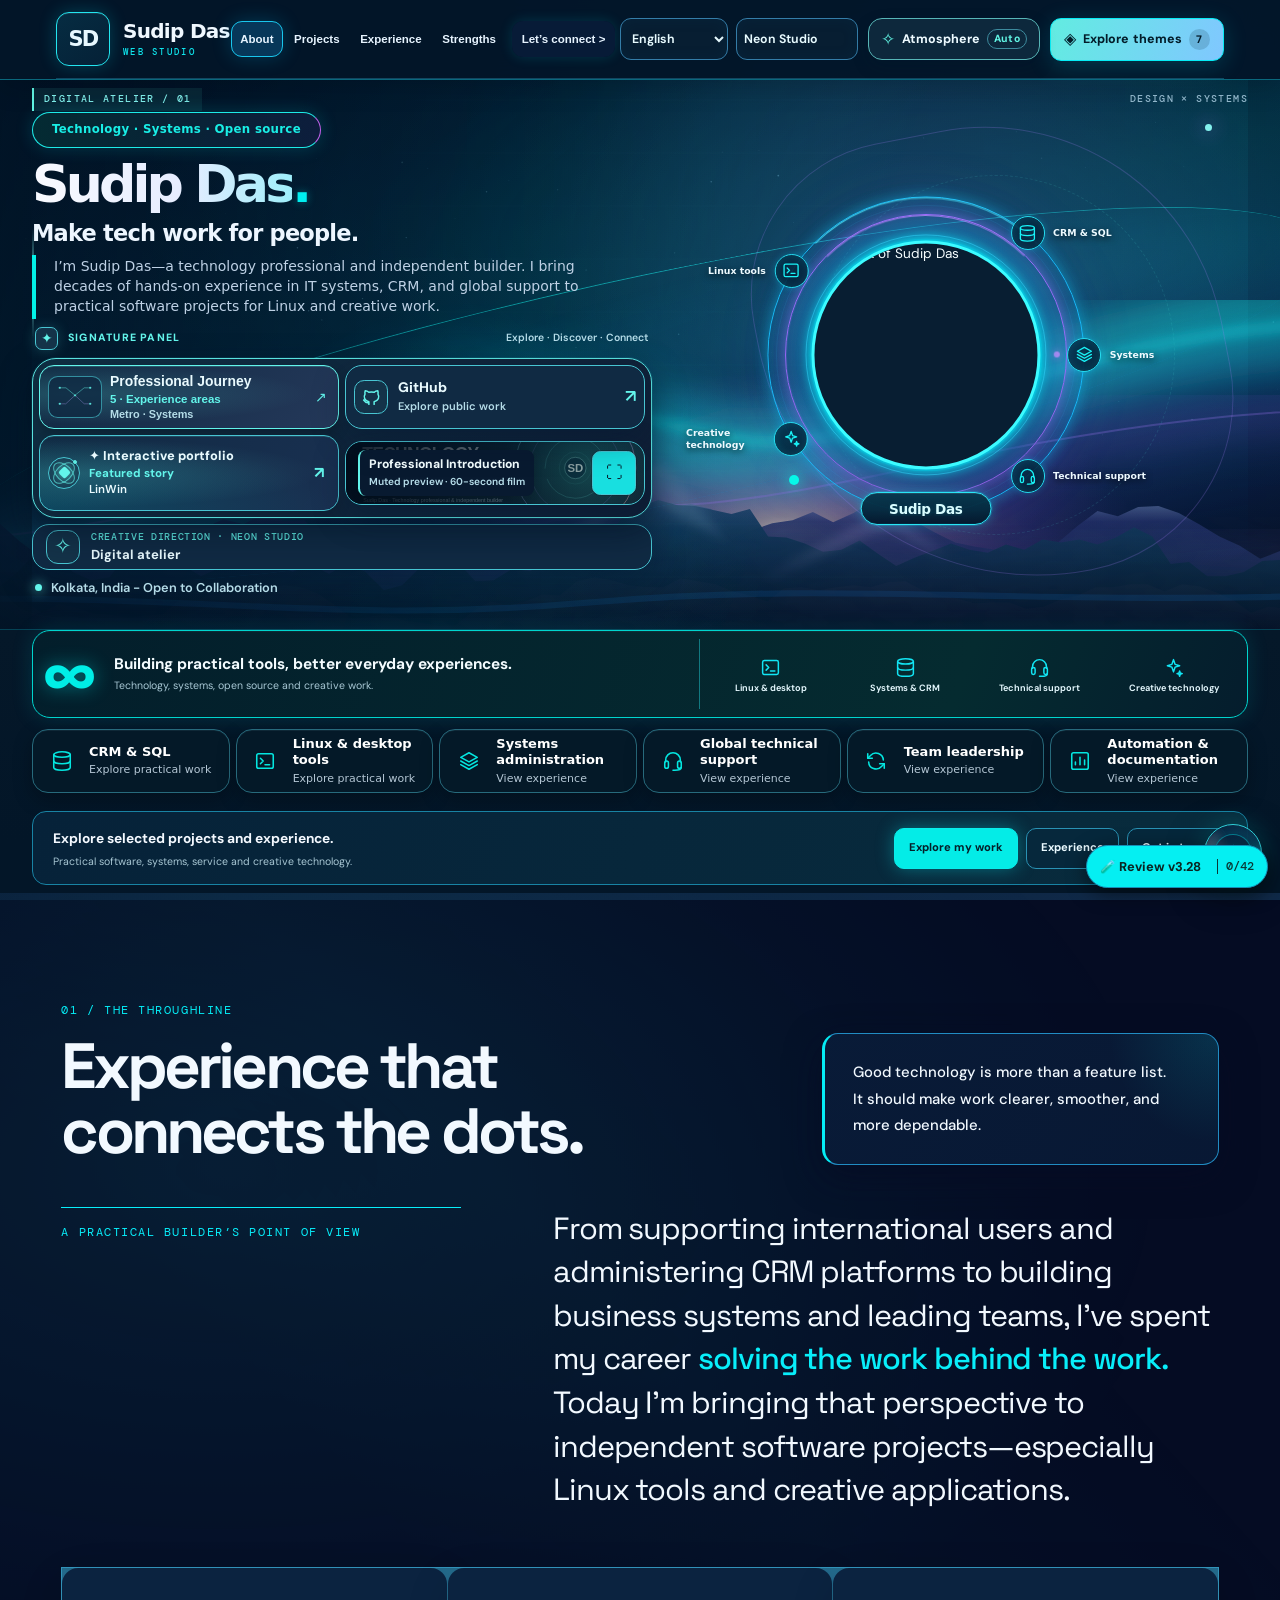
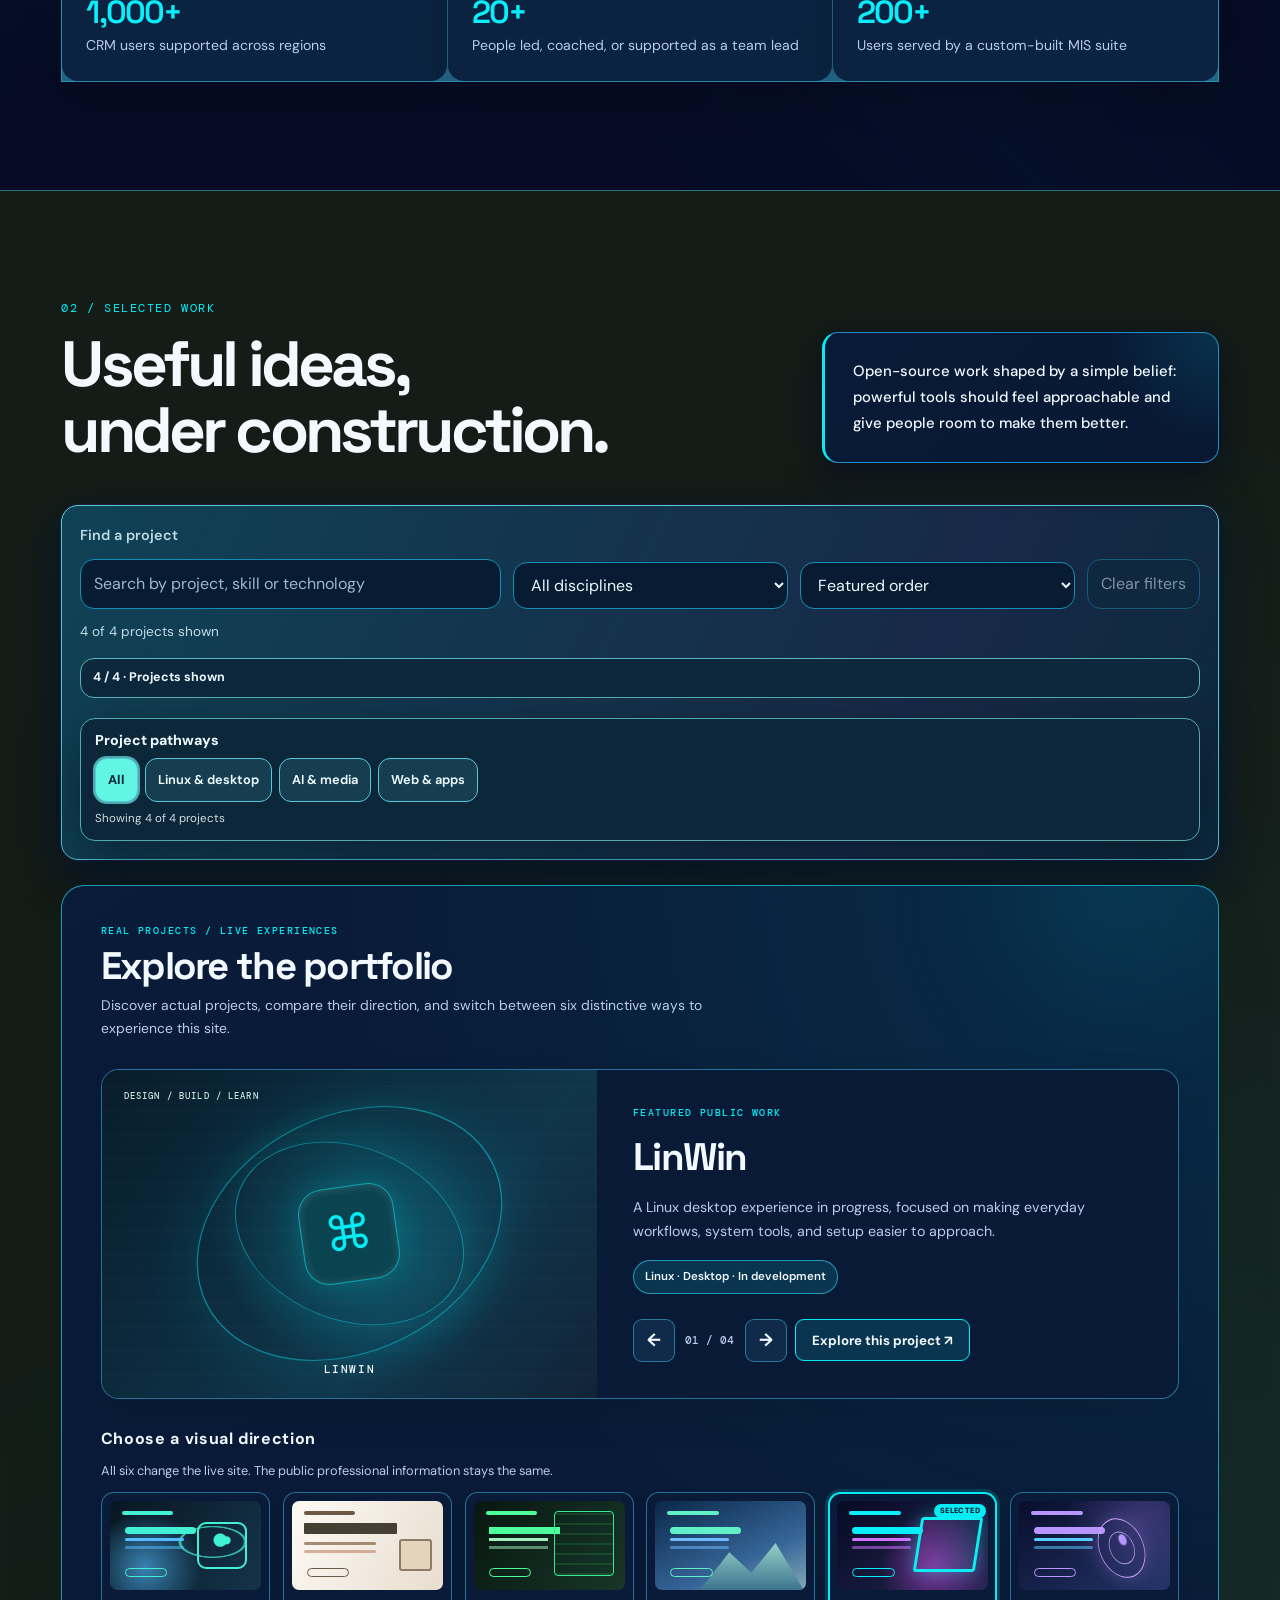
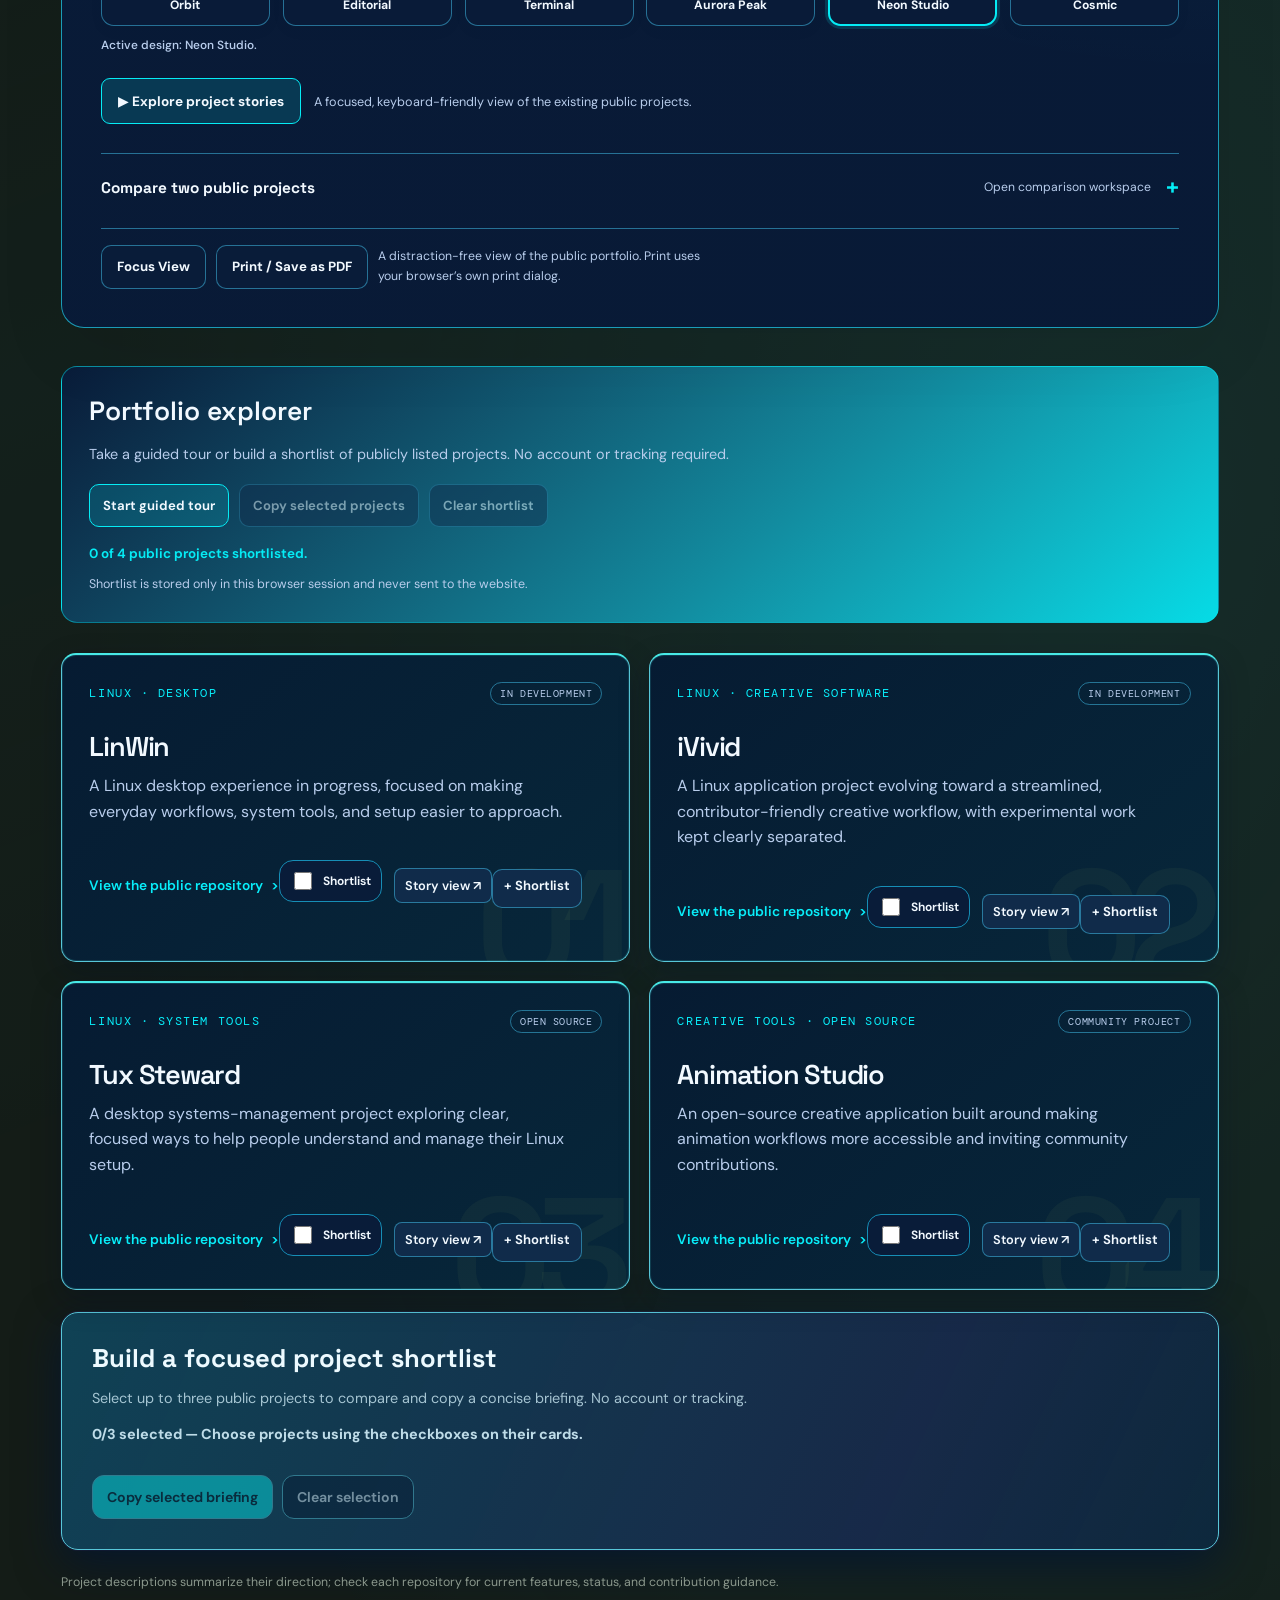
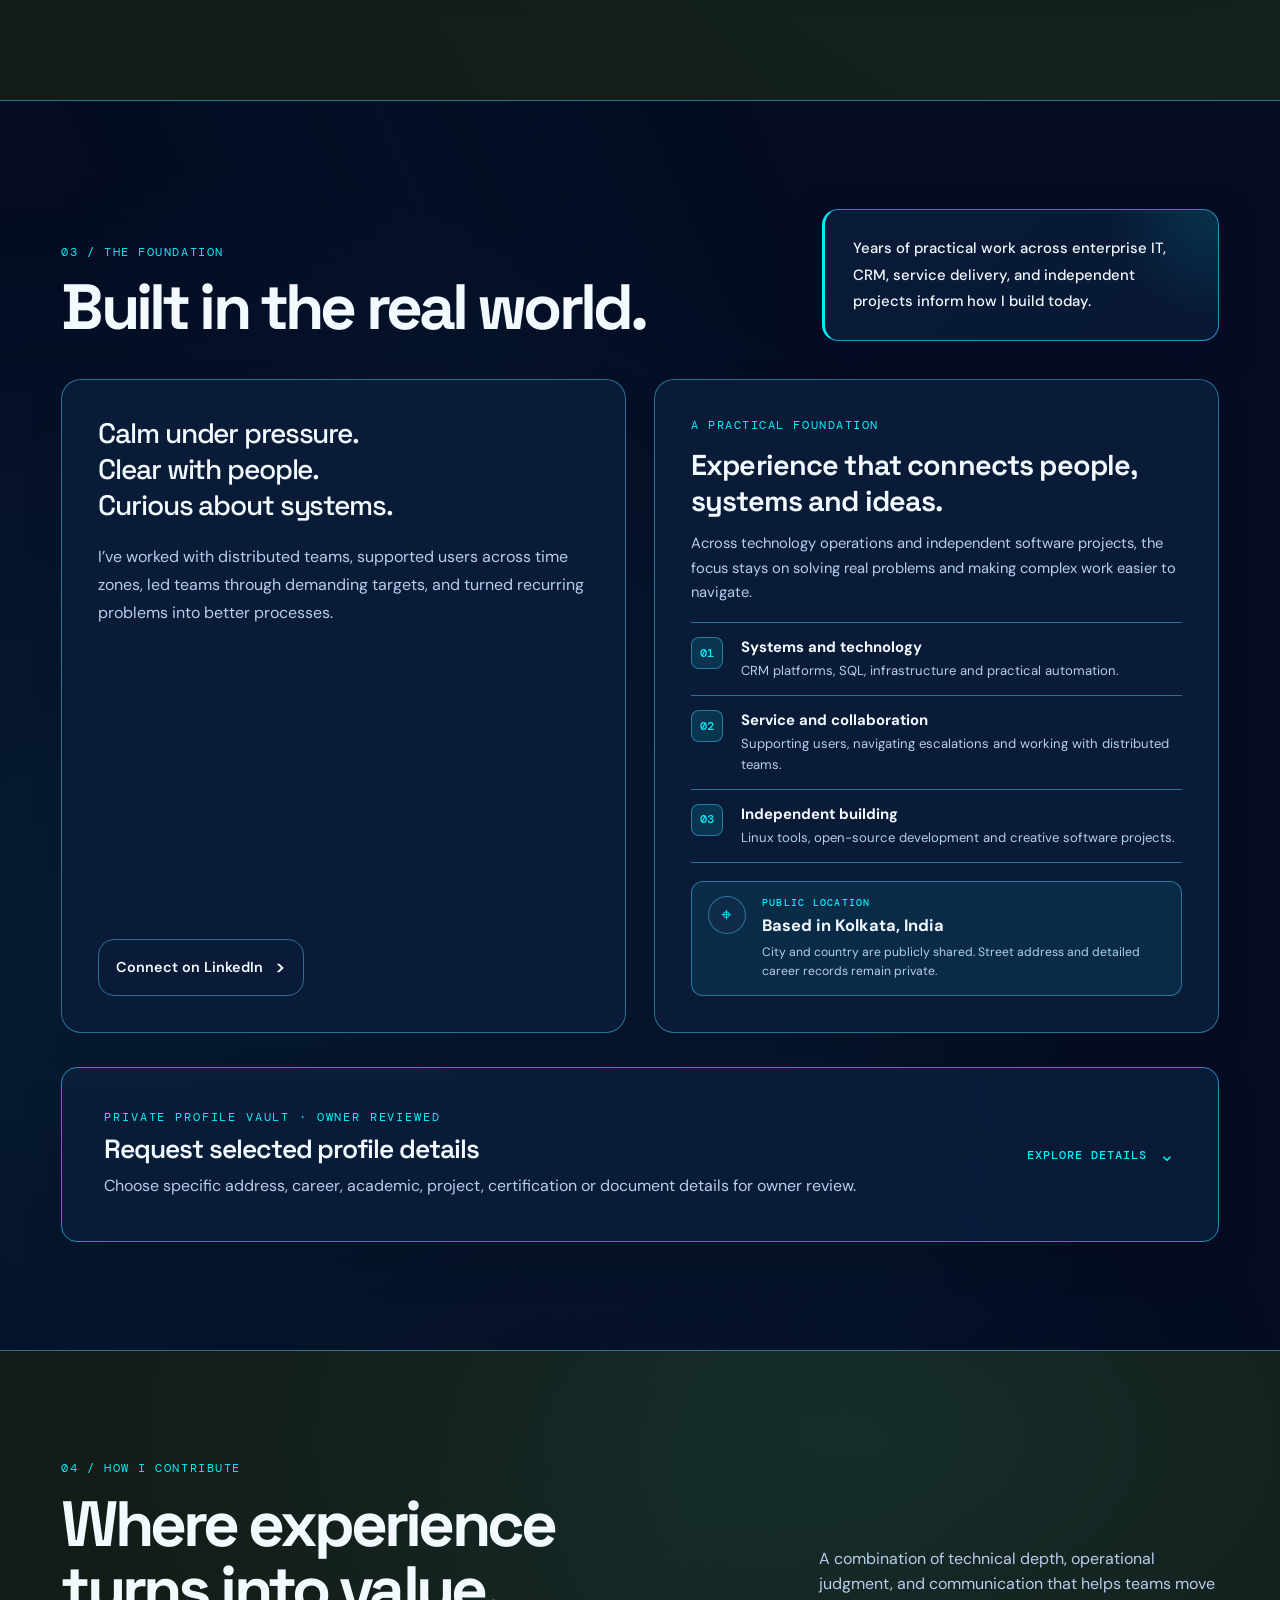
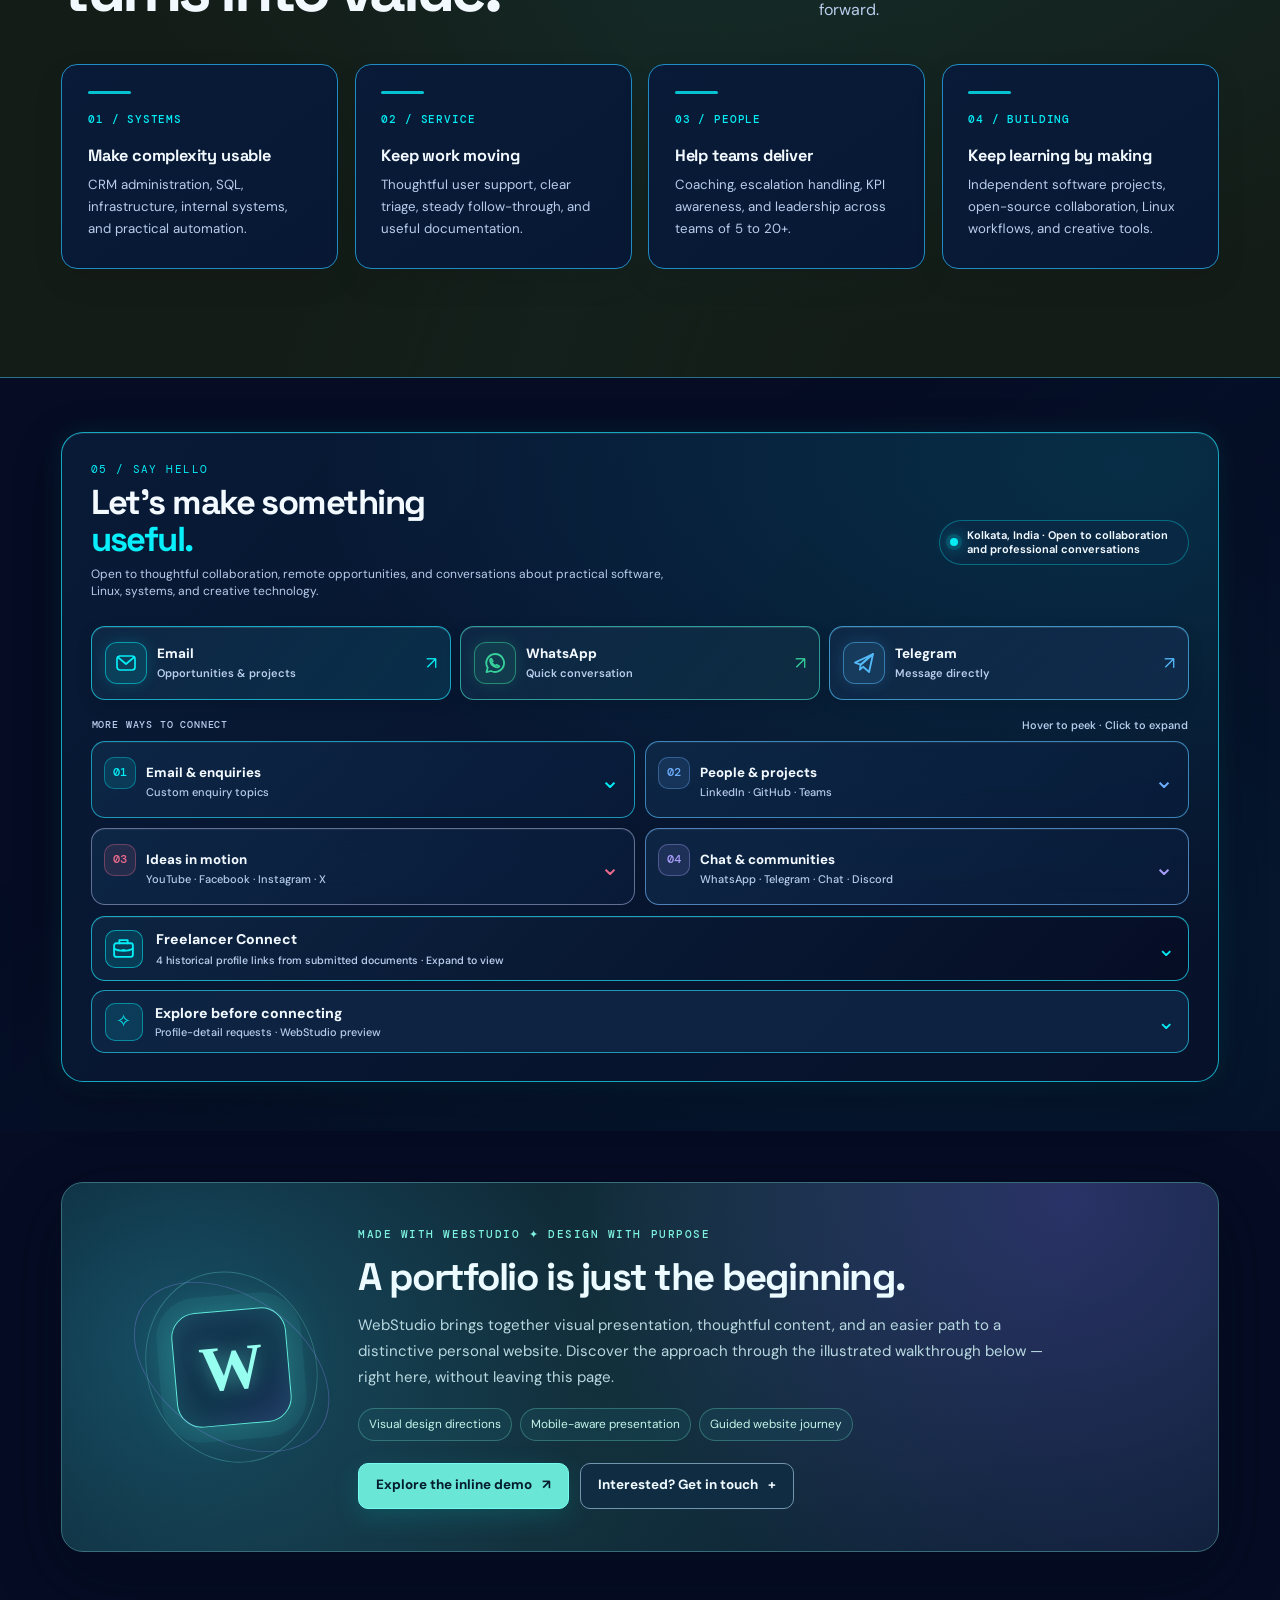
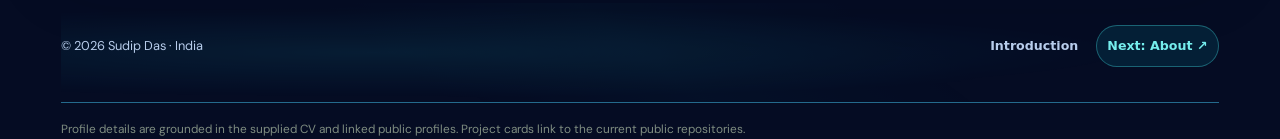
==== commit 1c0a808d: "deploy(preview): activate compact Terminal HUD and quieter Matrix rain v3.60" ====
--- a/index.html
+++ b/index.html
@@ -121,8 +121,8 @@
 <link rel="stylesheet" href="plugins/modules/professional-journey-v338.css?v=3.39.0">
 <link rel="stylesheet" href="hero-orbit-geometry-v340.css?v=3.41.0">
 <link rel="stylesheet" href="aurora-hybrid-v348.css?v=3.51.0">
-<link rel="stylesheet" href="hero-profile-v353.css?v=3.59.0">
-<link rel="stylesheet" href="atmosphere-matrix-v356.css?v=3.59.0">
+<link rel="stylesheet" href="hero-profile-v353.css?v=3.60.0">
+<link rel="stylesheet" href="atmosphere-matrix-v356.css?v=3.60.0">
 <link rel="stylesheet" href="bento-studio-v359.css?v=3.59.0">
 </head>
 <body class="ws-parity" data-theme="neon-studio" data-approved-theme="neon-studio">
@@ -535,7 +535,7 @@
   <script src="preview-diagnostics-v321.js?v=3.28.0" defer></script>
   <script src="atmosphere-shaders-v325.js?v=3.51.0" defer></script>
   <script src="hero-shape-registry-v352.js?v=3.59.0" defer></script>
-  <script src="atmosphere-matrix-v356.js?v=3.58.0" defer></script>
+  <script src="atmosphere-matrix-v356.js?v=3.60.0" defer></script>
   <script src="atmosphere-engine-v328.js?v=3.59.0" defer></script>
   <script src="github-hero-explorer-v324.js?v=3.31.2" defer></script>
   <script src="hero-display-engine-v327.js?v=3.59.0" defer></script>
@@ -552,7 +552,7 @@
   <script src="plugins/modules/portfolio-v331.js?v=3.31.0" defer></script>
   <script src="smart-landing-v333.js?v=3.37.0" defer></script>
   <script src="plugins/modules/professional-journey-v338.js?v=3.39.0" defer></script>
-  <script src="hero-profile-renderer-v353.js?v=3.59.0" defer></script>
+  <script src="hero-profile-renderer-v353.js?v=3.60.0" defer></script>
   <script src="hero-orbit-geometry-v340.js?v=3.53.0" defer></script>
   <script src="plugins/webstudio-personal-bridge-v331.js?v=3.42.0" defer></script>
   <script src="signature-panel-v332.js?v=3.32.0" defer></script>
--- a/hero-profile-v353.css
+++ b/hero-profile-v353.css
@@ -117,8 +117,8 @@
 /* v3.58 — approved reference HUD; override generic profile cascade. */
 body.ws-parity[data-theme="terminal"]:not([data-theme="aurora-peak"]):not([data-theme="neon-studio"]) main>.hero.hd-hero>.hero-art[data-hero-profile="console"]{
  --hp-ink:#46f58b;--hp-glow:#b5ffcf;--hp-shadow:#001b0e99;--hp-period:24s;
- --hp-xxl-stage:clamp(400px,66svh,610px);
- --hp-w:min(70%,430px,calc(var(--hp-xxl-stage) * .64));
+ --hp-xxl-stage:clamp(390px,61svh,560px);
+ --hp-w:min(65%,385px,calc(var(--hp-xxl-stage) * .60));
  width:100%!important;max-width:740px!important;
  min-height:var(--hp-xxl-stage)!important;height:var(--hp-xxl-stage)!important;
  zoom:1!important;
@@ -151,10 +151,10 @@
 }
 body.ws-parity[data-theme="terminal"][data-wsp-smart-landing="active"]:is([data-wsp-landing-fit="compact"],[data-wsp-landing-fit="tight"]) main>.hero.hd-hero>.hero-art[data-hero-profile="console"]{zoom:1!important}
 @media(max-width:1040px){
- body.ws-parity[data-theme="terminal"]:not([data-theme="aurora-peak"]):not([data-theme="neon-studio"]) main>.hero.hd-hero>.hero-art[data-hero-profile="console"]{--hp-xxl-stage:clamp(390px,65svh,590px);--hp-w:min(70%,390px,calc(var(--hp-xxl-stage) * .64));max-width:640px!important}
+ body.ws-parity[data-theme="terminal"]:not([data-theme="aurora-peak"]):not([data-theme="neon-studio"]) main>.hero.hd-hero>.hero-art[data-hero-profile="console"]{--hp-xxl-stage:clamp(390px,65svh,590px);--hp-w:min(65%,350px,calc(var(--hp-xxl-stage) * .60));max-width:640px!important}
 }
 @media(max-width:600px){
- body.ws-parity[data-theme="terminal"]:not([data-theme="aurora-peak"]):not([data-theme="neon-studio"]) main>.hero.hd-hero>.hero-art[data-hero-profile="console"]{--hp-xxl-stage:clamp(340px,58svh,460px);--hp-w:min(68%,290px,calc(var(--hp-xxl-stage) * .64));max-width:100%!important}
+ body.ws-parity[data-theme="terminal"]:not([data-theme="aurora-peak"]):not([data-theme="neon-studio"]) main>.hero.hd-hero>.hero-art[data-hero-profile="console"]{--hp-xxl-stage:clamp(340px,58svh,460px);--hp-w:min(64%,265px,calc(var(--hp-xxl-stage) * .60));max-width:100%!important}
 }
 @media(prefers-reduced-motion:reduce){body.ws-parity[data-theme="terminal"]:not([data-theme="aurora-peak"]):not([data-theme="neon-studio"]) main>.hero.hd-hero>.hero-art[data-hero-profile="console"] .hp-console-pulses{animation:none!important}}
 
@@ -184,3 +184,11 @@
 body.ws-parity[data-theme="terminal"]:not([data-theme="aurora-peak"]):not([data-theme="neon-studio"]) main>.hero.hd-hero>.hero-art[data-hero-profile="console"]>.ws-orbit-chip[data-orbit-dock]{background:#042012f5!important;border:1px solid #42ef83!important;border-radius:5px!important;box-shadow:0 0 12px #0cef622b!important;color:#d1ffdf!important}
 body.ws-parity[data-theme="terminal"]:not([data-theme="aurora-peak"]):not([data-theme="neon-studio"]) main>.hero.hd-hero>.hero-art[data-hero-profile="console"]>.portrait-caption{background:#03180d!important;border:1px solid #41db75!important;box-shadow:0 0 13px #20ff601c!important}
 @media(prefers-reduced-motion:reduce){body.ws-parity[data-theme="terminal"]:not([data-theme="aurora-peak"]):not([data-theme="neon-studio"]) main>.hero.hd-hero>.hero-art[data-hero-profile="console"] .hp-hud-energy{animation:none!important}}
+
+/* v3.60: compact console HUD; suppress obsolete full-stage decorations. */
+body.ws-parity[data-theme="terminal"] main>.hero.hd-hero:has(>.hero-art[data-hero-profile="console"])::after,body.ws-parity[data-theme="terminal"] main>.hero.hd-hero:has(>.hero-art[data-hero-profile="console"])>.ws-atmo-zone-glow,body.ws-parity[data-theme="terminal"] main>.hero.hd-hero:has(>.hero-art[data-hero-profile="console"])>.hd-stage>:is(.hd-trace,.hd-art-frame,.hd-marker,.hd-haze){display:none!important}
+body.ws-parity[data-theme="terminal"]:not([data-theme="aurora-peak"]):not([data-theme="neon-studio"]) main>.hero.hd-hero>.hero-art[data-hero-profile="console"] .hp-ring-1{stroke-width:1.8;filter:drop-shadow(0 0 2px #20ff5a88)}
+body.ws-parity[data-theme="terminal"]:not([data-theme="aurora-peak"]):not([data-theme="neon-studio"]) main>.hero.hd-hero>.hero-art[data-hero-profile="console"] .hp-travel{stroke-width:3;filter:drop-shadow(0 0 2px #2bff7580)}
+body.ws-parity[data-theme="terminal"]:not([data-theme="aurora-peak"]):not([data-theme="neon-studio"]) main>.hero.hd-hero>.hero-art[data-hero-profile="console"] .hp-console-pulses{stroke-width:2;opacity:.65}
+body.ws-parity[data-theme="terminal"]:not([data-theme="aurora-peak"]):not([data-theme="neon-studio"]) main>.hero.hd-hero>.hero-art[data-hero-profile="console"] .hp-hud-energy{stroke-width:2;filter:drop-shadow(0 0 2px #30ff7080)}
+body.ws-parity[data-theme="terminal"]:not([data-theme="aurora-peak"]):not([data-theme="neon-studio"]) main>.hero.hd-hero>.hero-art[data-hero-profile="console"]>.portrait-caption{bottom:auto!important;top:var(--hp-console-caption-y,85%)!important;max-width:90%!important;font-size:.72rem!important;padding:6px 10px!important;min-height:0!important}
--- a/atmosphere-matrix-v356.css
+++ b/atmosphere-matrix-v356.css
@@ -17,14 +17,16 @@
 
 /* v3.58: reference-like high-contrast rain behind the console, not over the face. */
 body.ws-parity[data-theme="terminal"] main>.hero:has(>.hero-art[data-hero-profile="console"])>.ws-matrix-rain[data-matrix-style="classic"]{
- opacity:.56;--mx-color:#20bd64;--mx-size:14px;--mx-alpha:.75;
+ opacity:.43;--mx-color:#20ad5b;--mx-size:13px;--mx-alpha:.75;
  mask-image:linear-gradient(90deg,#0008 0%,#000 26%,#000 100%);
 }
 body.ws-parity[data-theme="terminal"] main>.hero:has(>.hero-art[data-hero-profile="console"])>.ws-matrix-rain[data-matrix-style="classic"] .ws-matrix-column{
- opacity:calc(var(--mx-stream-alpha,.8) * .72);text-shadow:0 0 3px #1bff6440;
+ opacity:calc(var(--mx-stream-alpha,.8) * .60);text-shadow:0 0 3px #1bff6440;
  mask-image:linear-gradient(to bottom,transparent 0%,#0007 26%,#000c 60%,#000 100%);
 }
 body.ws-parity[data-theme="terminal"][data-atmosphere-tier="eco"] main>.hero>.ws-matrix-rain[data-matrix-style="classic"] .ws-matrix-column{opacity:.24!important;text-shadow:none!important}
 body.ws-parity[data-theme="terminal"]:has(main>.hero>.hero-art[data-hero-profile="console"])>.ws-atmo-layer.ws-atmo-sitewide{opacity:.10!important}
-@media(max-width:600px){body.ws-parity[data-theme="terminal"] main>.hero:has(>.hero-art[data-hero-profile="console"])>.ws-matrix-rain[data-matrix-style="classic"]{--mx-size:12px;opacity:.38}}
+@media(max-width:600px){body.ws-parity[data-theme="terminal"] main>.hero:has(>.hero-art[data-hero-profile="console"])>.ws-matrix-rain[data-matrix-style="classic"]{--mx-size:11px;opacity:.30}}
 @media(prefers-reduced-motion:reduce){body.ws-parity[data-theme="terminal"] main>.hero>.ws-matrix-rain[data-matrix-style="classic"] .ws-matrix-column{text-shadow:none!important}}
+
+body.ws-parity[data-theme="terminal"]:has(main>.hero>.hero-art[data-hero-profile="console"])>.ws-atmo-layer.ws-atmo-sitewide{opacity:.04!important}
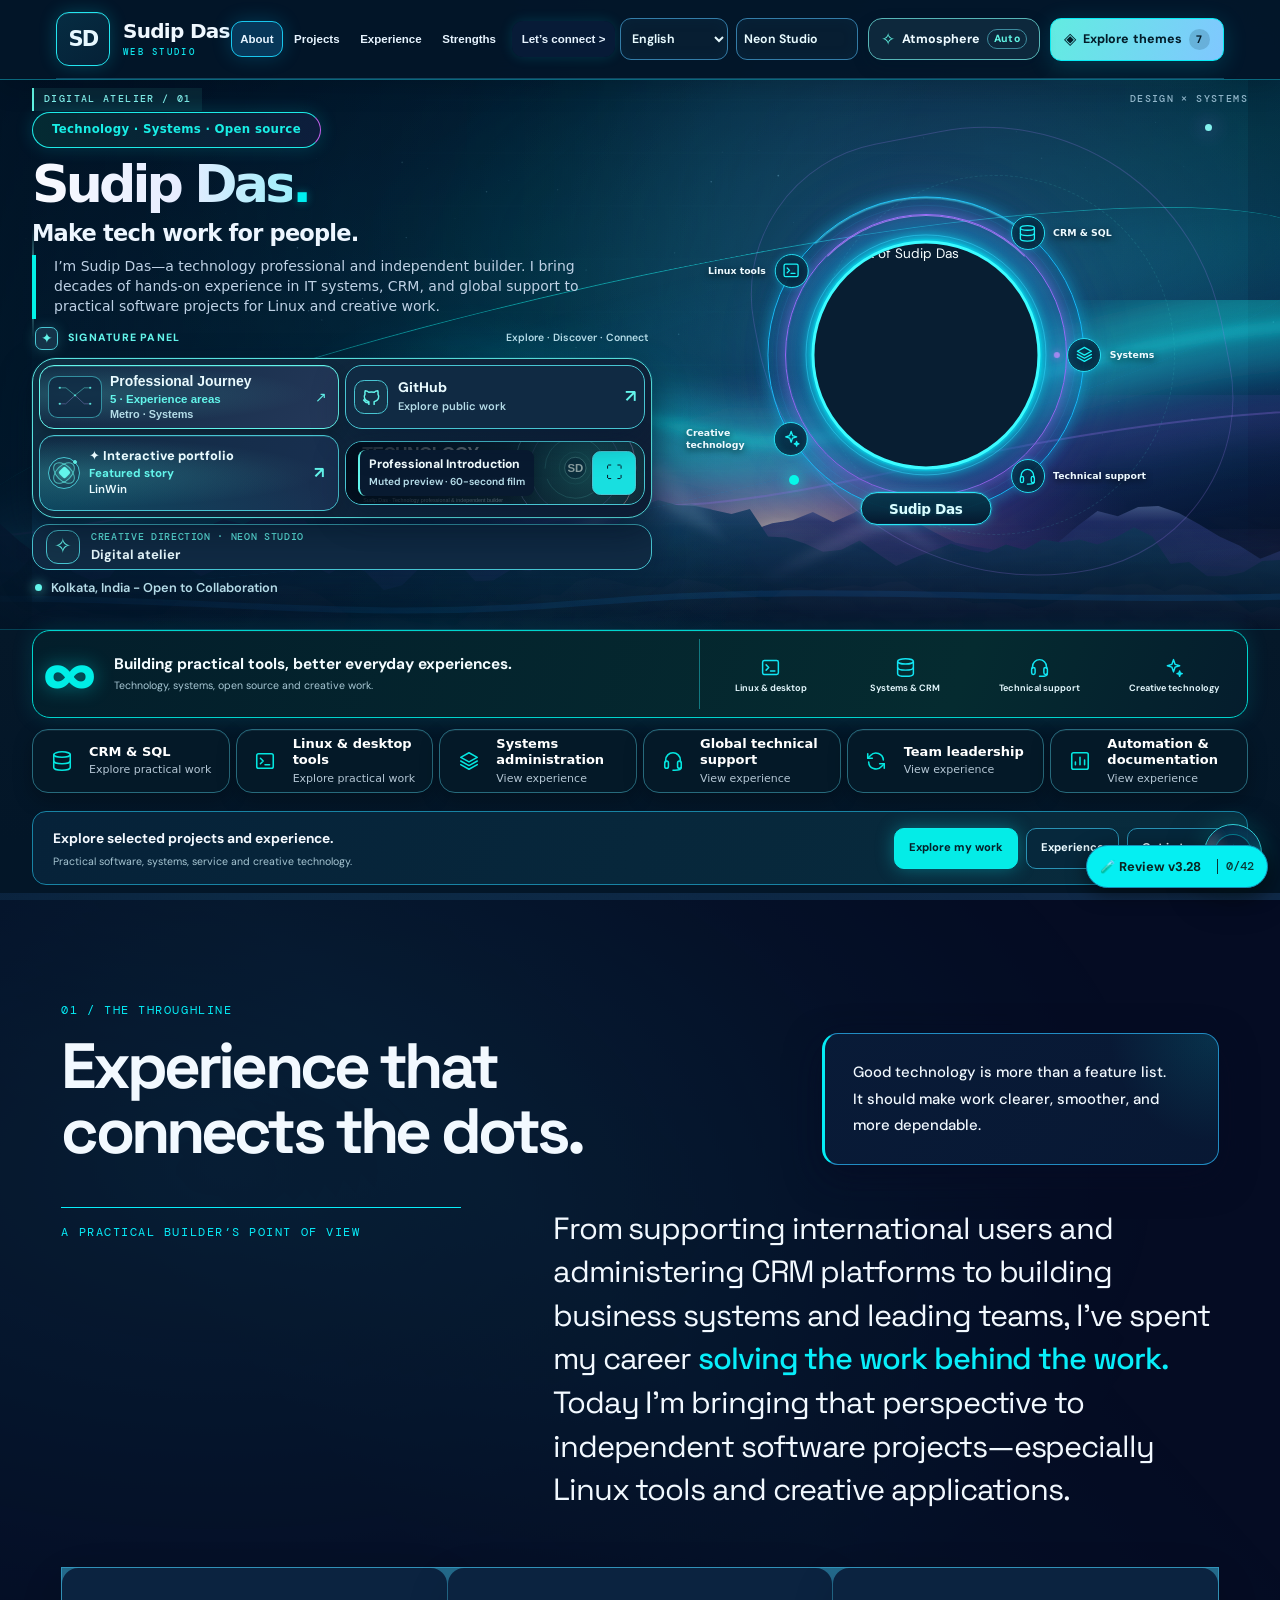
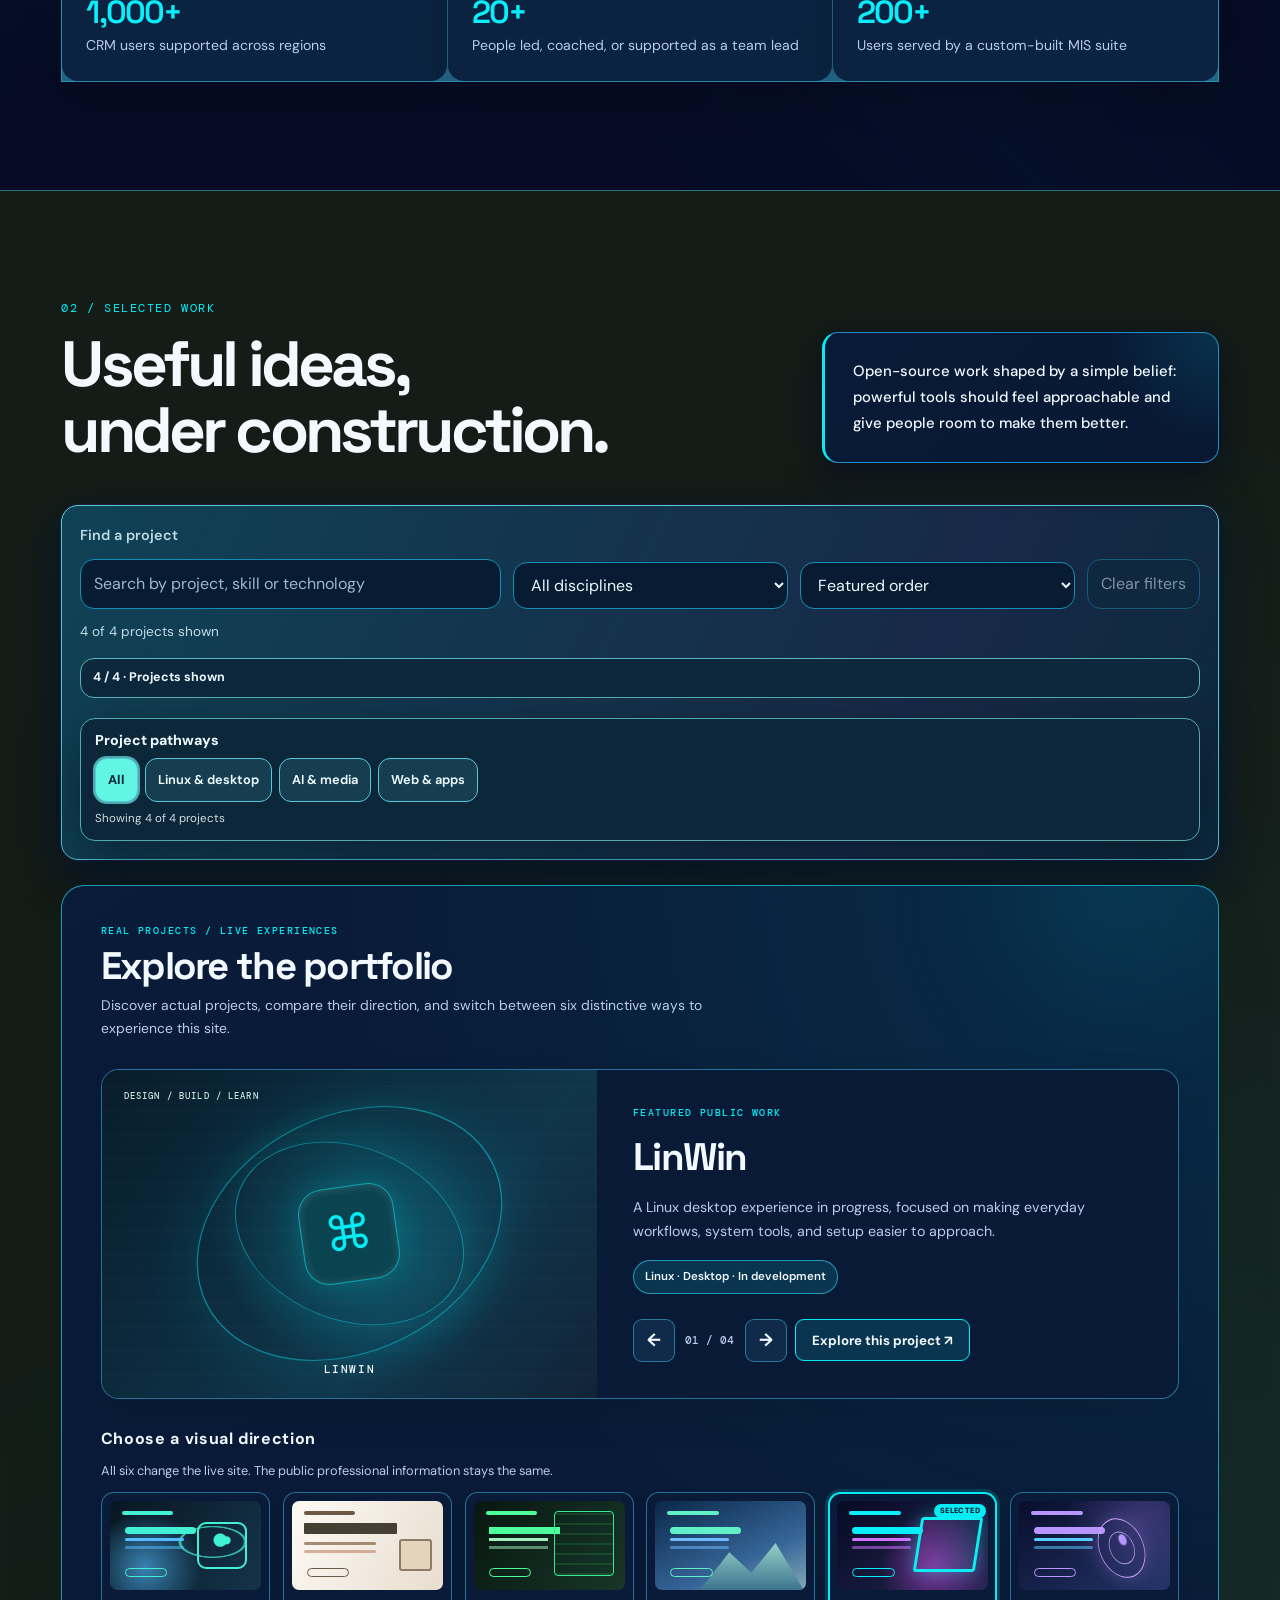
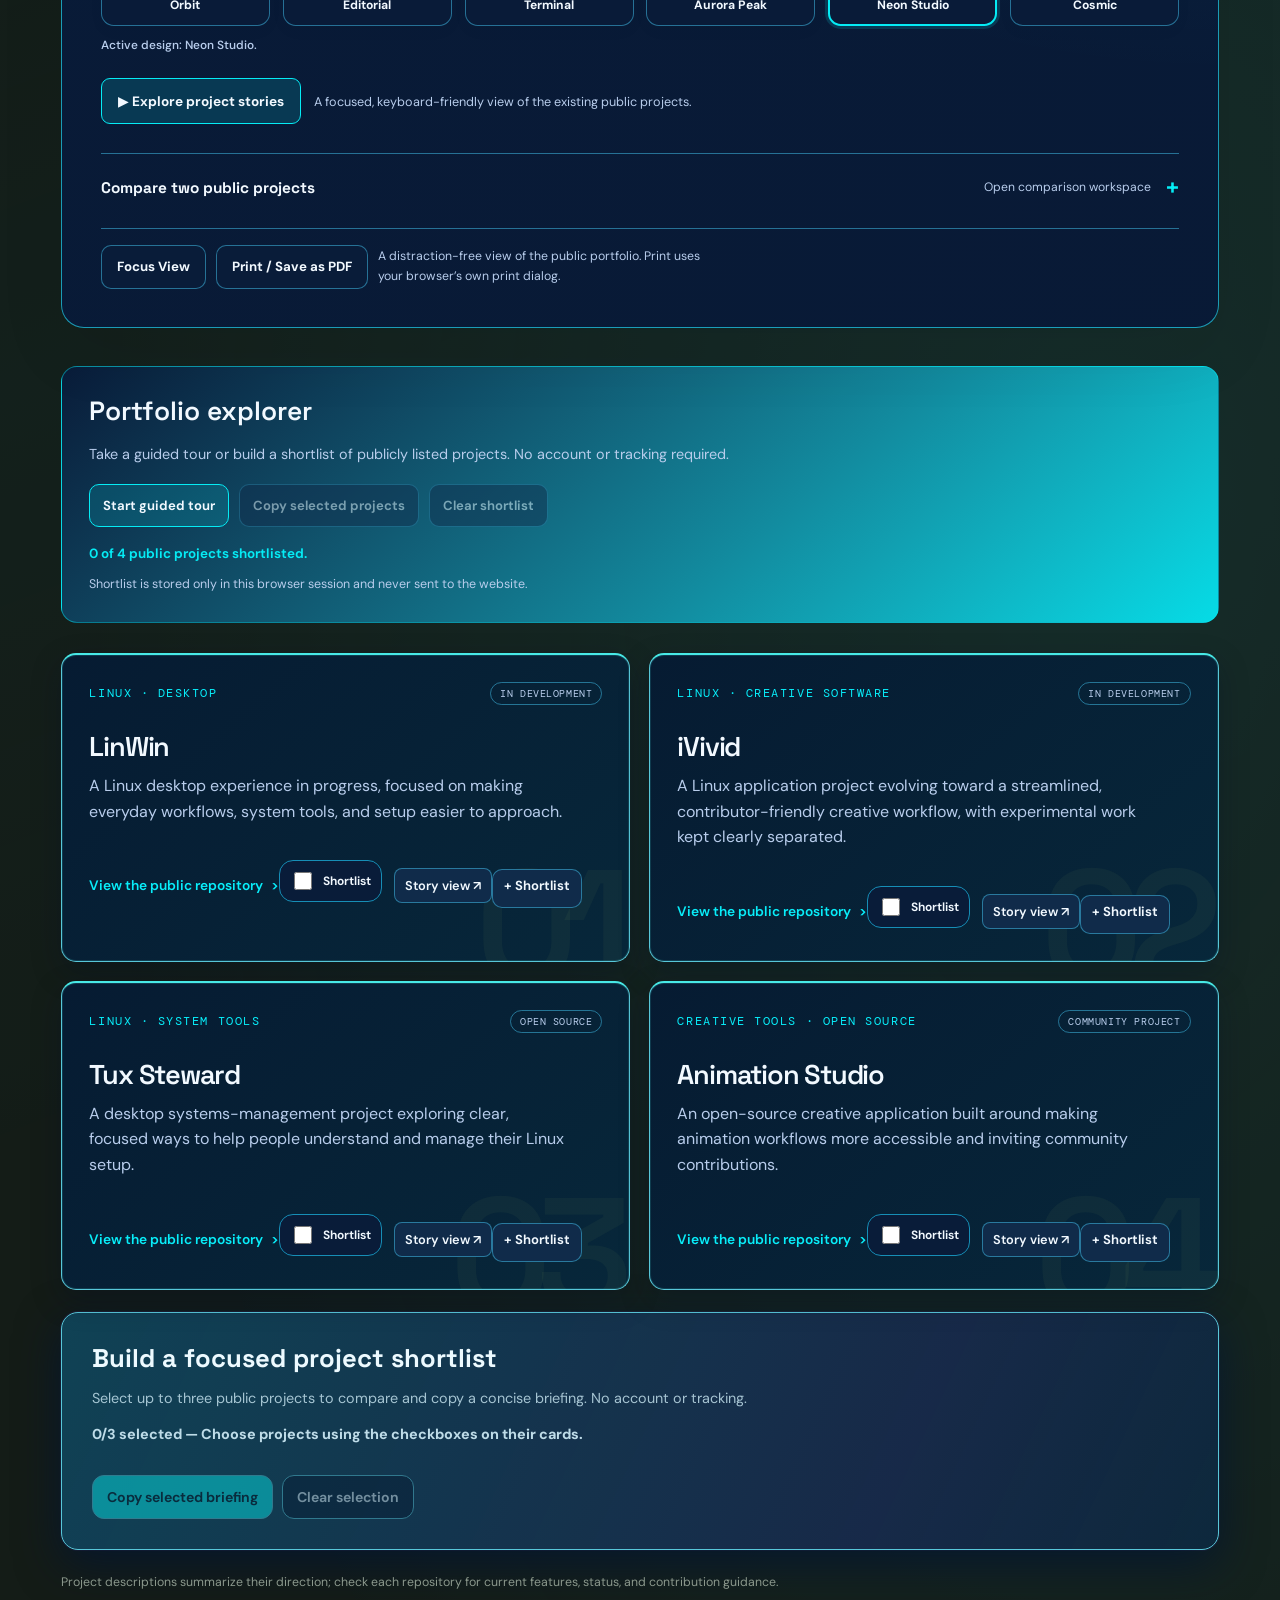
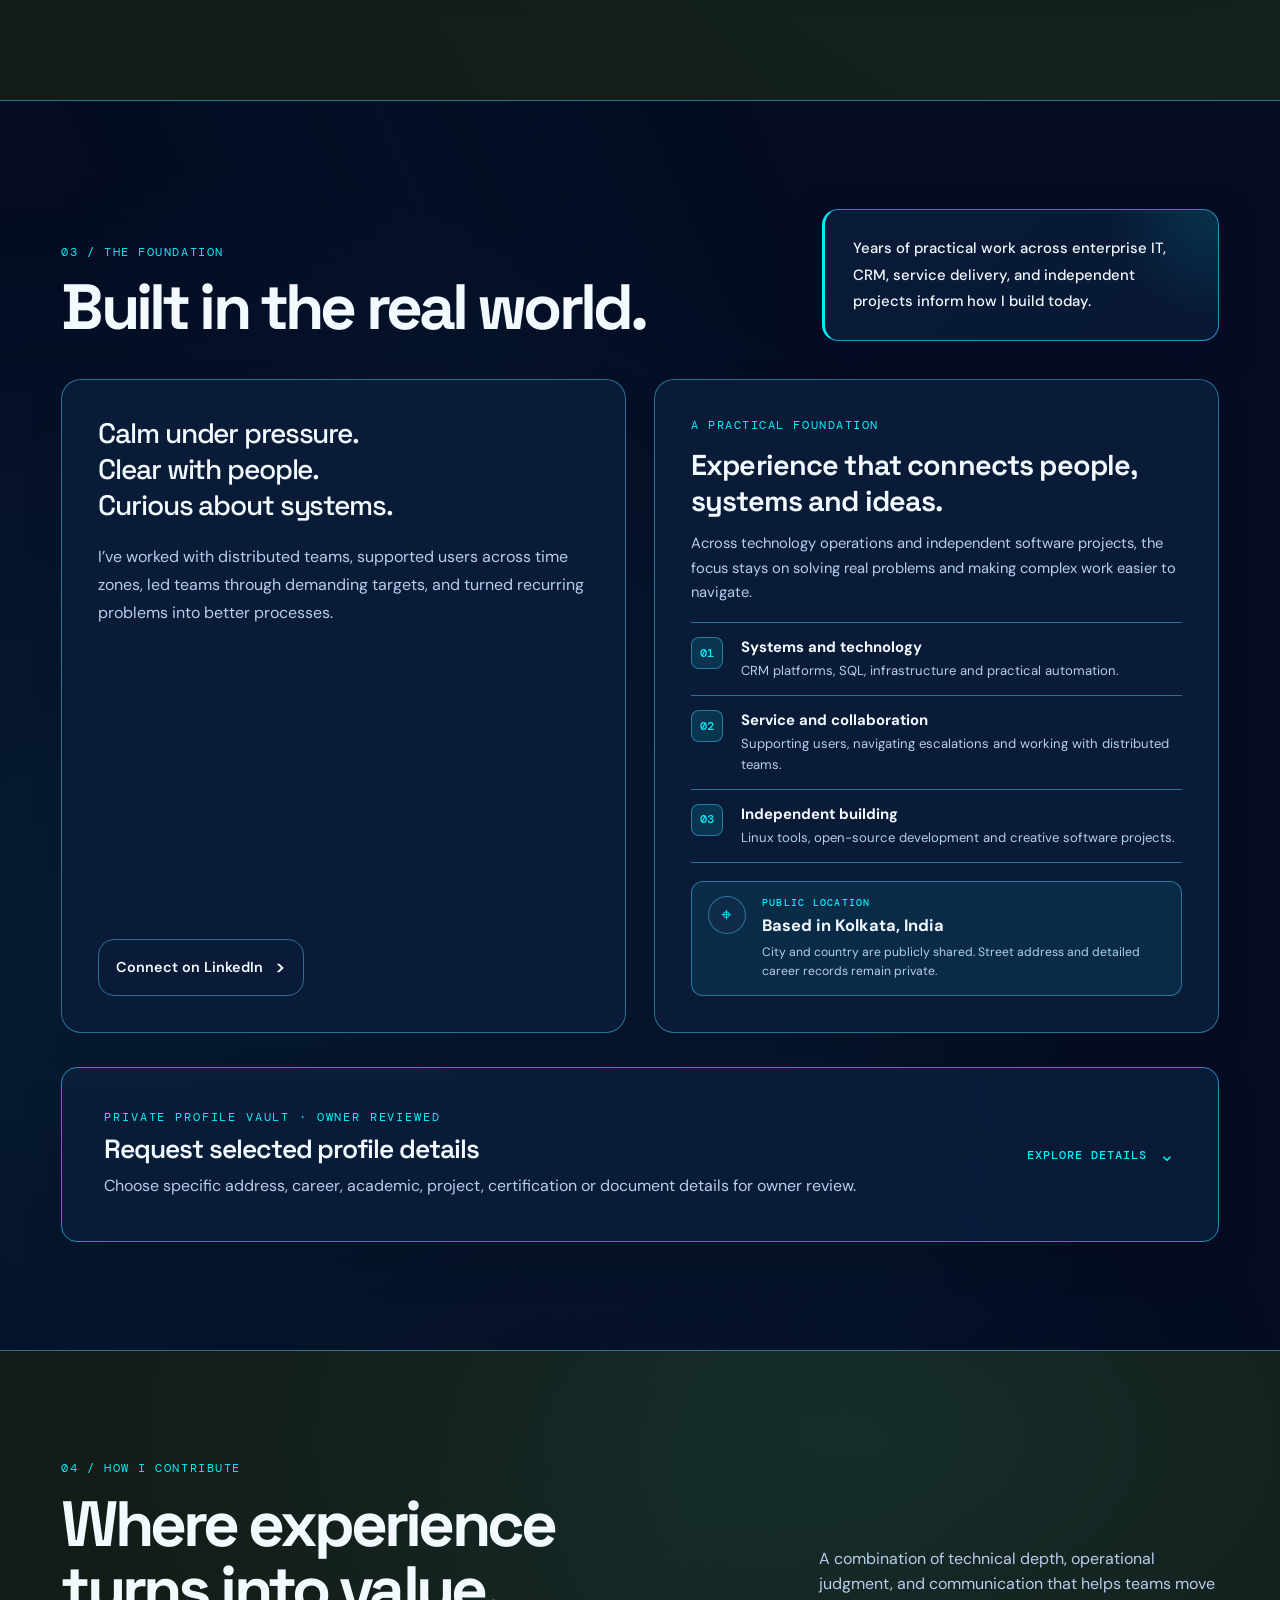
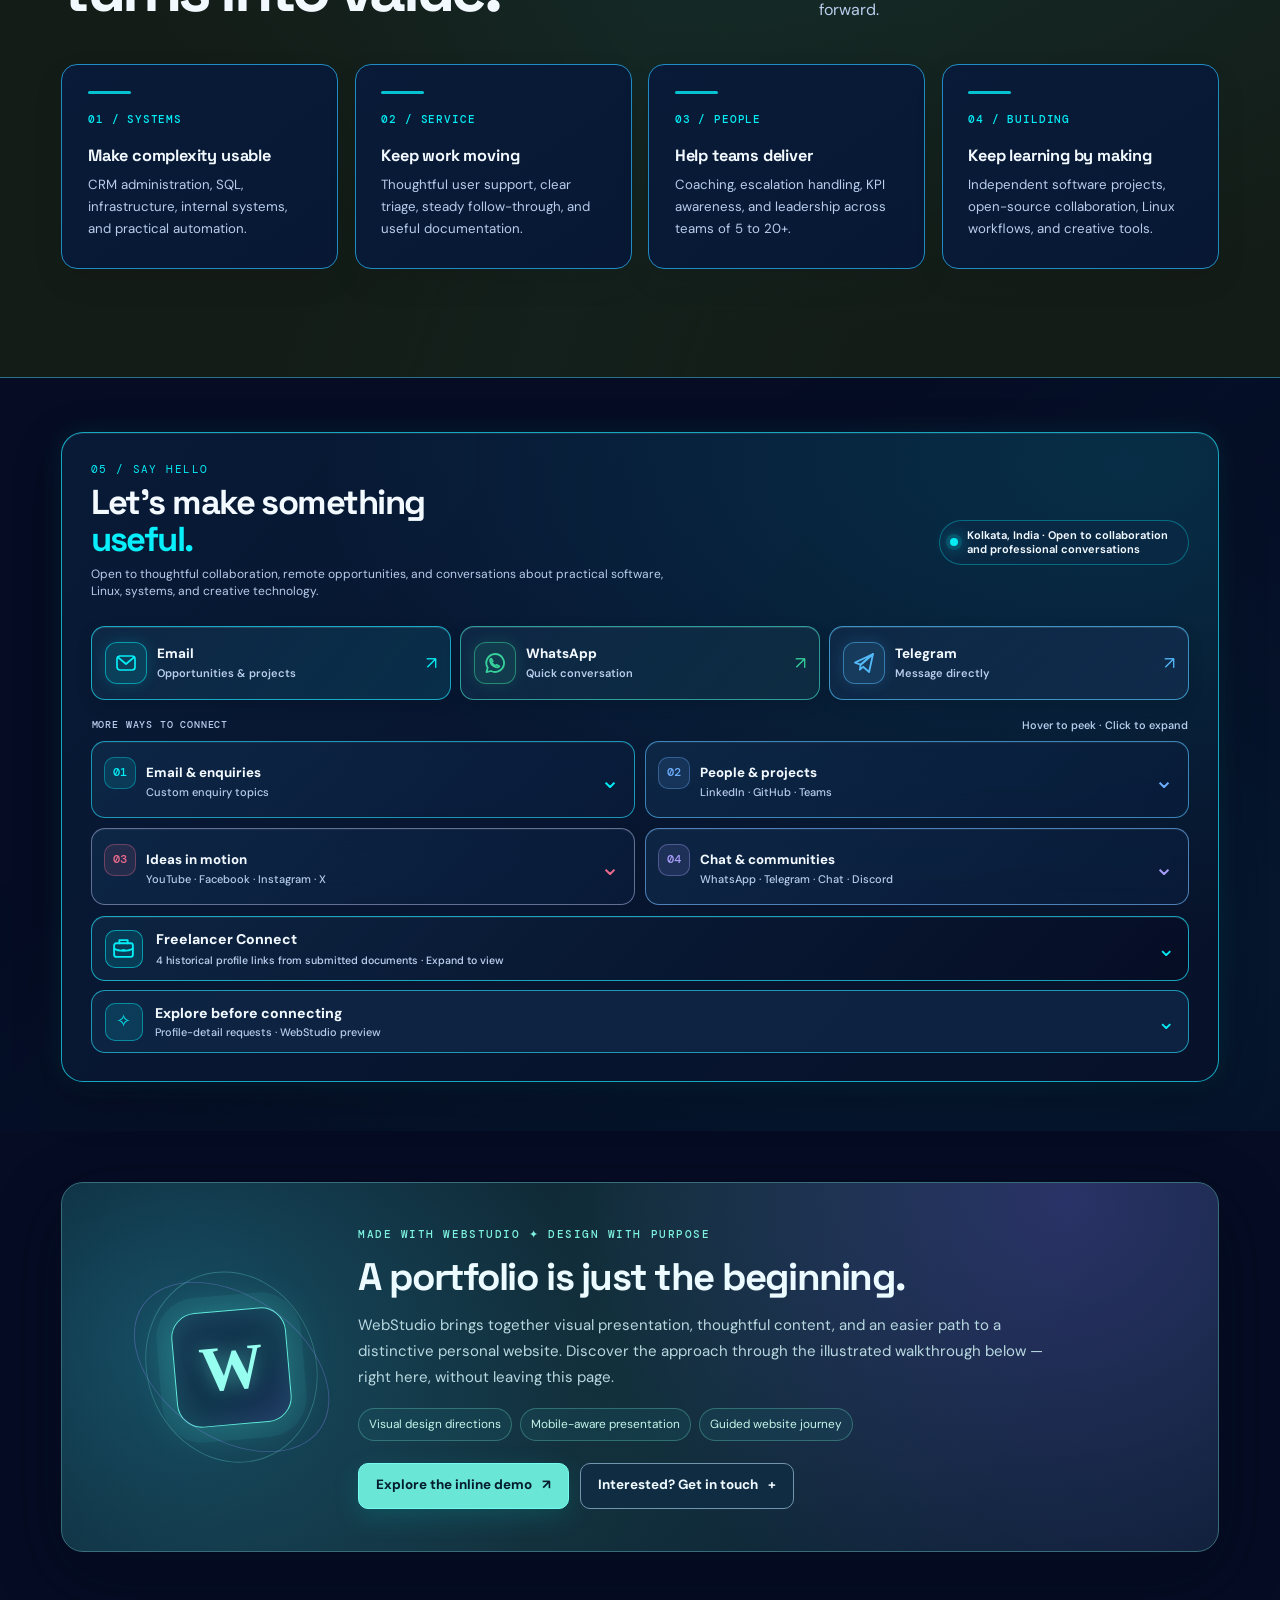
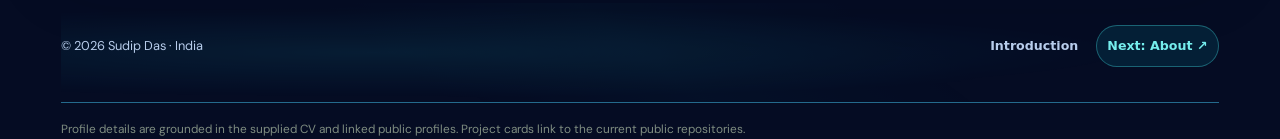
==== commit 687cdec8: "deploy(preview): activate corrected Bento grid v3.61" ====
--- a/index.html
+++ b/index.html
@@ -123,7 +123,7 @@
 <link rel="stylesheet" href="aurora-hybrid-v348.css?v=3.51.0">
 <link rel="stylesheet" href="hero-profile-v353.css?v=3.60.0">
 <link rel="stylesheet" href="atmosphere-matrix-v356.css?v=3.60.0">
-<link rel="stylesheet" href="bento-studio-v359.css?v=3.59.0">
+<link rel="stylesheet" href="bento-studio-v359.css?v=3.61.0">
 </head>
 <body class="ws-parity" data-theme="neon-studio" data-approved-theme="neon-studio">
   <a class="skip-to-content" href="#top">Skip to main content</a>
--- a/bento-studio-v359.css
+++ b/bento-studio-v359.css
@@ -8,7 +8,7 @@
 body.ws-parity[data-theme="bento"] .brand-mark{background:#f1eee5!important;color:#22262b!important;border-radius:8px!important;border:none!important}
 body.ws-parity[data-theme="bento"] main>.hero.hd-hero{display:grid!important;grid-template-columns:repeat(12,minmax(0,1fr))!important;grid-template-rows:minmax(270px,auto) minmax(290px,auto) auto!important;grid-template-areas:none!important;gap:10px!important;align-items:stretch!important;max-width:1440px!important;width:min(96%,1440px)!important;height:auto!important;min-height:0!important;padding:25px 0 22px!important;background:none!important;border:0!important;overflow:visible!important}
 body.ws-parity[data-theme="bento"] main>.hero.hd-hero::before,body.ws-parity[data-theme="bento"] main>.hero.hd-hero::after,body.ws-parity[data-theme="bento"] main>.hero.hd-hero>:is(.hd-stage,.theme-scene,.ws-atmo-zone-glow){display:none!important}
-body.ws-parity[data-theme="bento"] main>.hero.hd-hero>:is(.bt-tile,.hero-art,.hero-text){grid-area:auto!important;min-width:0!important;box-sizing:border-box!important;isolation:isolate;position:relative!important;border:1px solid #ffffff19!important;border-radius:10px!important;overflow:hidden;box-shadow:0 6px 24px #0002!important;margin:0!important;zoom:1!important}
+body.ws-parity[data-theme="bento"] main>.hero.hd-hero>:is(.bt-tile,.hero-art,.hero-text){min-width:0!important;box-sizing:border-box!important;isolation:isolate;position:relative!important;border:1px solid #ffffff19!important;border-radius:10px!important;overflow:hidden;box-shadow:0 6px 24px #0002!important;margin:0!important;zoom:1!important}
 body.ws-parity[data-theme="bento"] main>.hero.hd-hero>.bt-tile{display:flex;flex-direction:column;justify-content:space-between;gap:10px;padding:22px;min-height:0}
 body.ws-parity[data-theme="bento"] main>.hero.hd-hero>.bt-tile[hidden]{display:none!important}
 body.ws-parity[data-theme="bento"] main>.hero.hd-hero .bt-kicker{font:600 .65rem/1.4 var(--sans);letter-spacing:.05em;text-transform:uppercase;position:relative;z-index:2}
@@ -22,14 +22,14 @@
 body.ws-parity[data-theme="bento"] main>.hero.hd-hero>.hero-art>.core>img{width:100%!important;height:100%!important;max-width:none!important;max-height:none!important;object-fit:cover!important;object-position:50% 34%!important;filter:none!important;clip-path:none!important;border-radius:0!important;transform:none!important}
 body.ws-parity[data-theme="bento"] main>.hero.hd-hero>.hero-art>.core::after{content:"";position:absolute;inset:0;background:linear-gradient(0deg,#000b,transparent 58%);pointer-events:none}
 body.ws-parity[data-theme="bento"] main>.hero.hd-hero>.hero-art>.portrait-caption{position:absolute!important;left:17px!important;right:17px!important;bottom:17px!important;top:auto!important;transform:none!important;translate:none!important;border:0!important;border-radius:0!important;background:transparent!important;color:#fff!important;box-shadow:none!important;max-width:95%!important;font:600 clamp(.9rem,1.6vw,1.5rem)/1.2 Georgia,serif!important;padding:0!important;z-index:6!important;white-space:normal!important}
-body.ws-parity[data-theme="bento"] main>.hero.hd-hero>.bt-proof{grid-column:6 / span 4;grid-row:1;background:radial-gradient(circle at 86% 15%,#477ee5,#1648aa 56%,#143c91);color:#fff}
+body.ws-parity[data-theme="bento"] main>.hero.hd-hero>.bt-proof{grid-column:6 / span 4!important;grid-row:1!important;background:radial-gradient(circle at 86% 15%,#477ee5,#1648aa 56%,#143c91);color:#fff}
 body.ws-parity[data-theme="bento"] main>.hero.hd-hero .bt-stat{font:600 clamp(3rem,5vw,5rem)/1 Georgia,serif;letter-spacing:-.06em;position:relative;z-index:2;margin-top:auto}
 body.ws-parity[data-theme="bento"] main>.hero.hd-hero>.bt-proof::before{content:"";position:absolute;inset:10px 5px 45%;background:url('bento-orbit-art-v359.svg') center/contain no-repeat;opacity:.9;pointer-events:none}
-body.ws-parity[data-theme="bento"] main>.hero.hd-hero>.bt-intro{grid-column:10 / span 3;grid-row:1;background:linear-gradient(150deg,#34444c,#151b20);color:#fff;align-items:flex-start}
+body.ws-parity[data-theme="bento"] main>.hero.hd-hero>.bt-intro{grid-column:10 / span 3!important;grid-row:1!important;background:linear-gradient(150deg,#34444c,#151b20);color:#fff;align-items:flex-start}
 body.ws-parity[data-theme="bento"] main>.hero.hd-hero .bt-video-art{position:absolute;inset:0;background:linear-gradient(0deg,#0a151be8,transparent 80%),url('sudip-das-portrait.jpg') center 28%/cover no-repeat;opacity:.7;z-index:-1}
 body.ws-parity[data-theme="bento"] main>.hero.hd-hero .bt-play{align-self:center;margin:auto;display:grid;place-items:center;border-radius:50%;width:56px;height:56px;border:0;color:#1c282d;background:#fff;font-size:1.15rem;cursor:pointer;z-index:3;box-shadow:0 7px 18px #0004}
-body.ws-parity[data-theme="bento"] main>.hero.hd-hero>.bt-services{grid-column:1 / span 4;grid-row:2;background:#dfe3e8;color:#252b31}
-body.ws-parity[data-theme="bento"] main>.hero.hd-hero>.bt-work{grid-column:5 / span 3;grid-row:2;background:#26292e;color:#f6f2ea}
+body.ws-parity[data-theme="bento"] main>.hero.hd-hero>.bt-services{grid-column:1 / span 4!important;grid-row:2!important;background:#dfe3e8;color:#252b31}
+body.ws-parity[data-theme="bento"] main>.hero.hd-hero>.bt-work{grid-column:5 / span 3!important;grid-row:2!important;background:#26292e;color:#f6f2ea}
 body.ws-parity[data-theme="bento"] main>.hero.hd-hero .bt-project-art{min-height:84px;background:url('bento-work-art-v359.svg') center/cover no-repeat;border-radius:6px;border:1px solid #ffffff20}
 body.ws-parity[data-theme="bento"] main>.hero.hd-hero>.hero-text{grid-column:8 / span 5!important;grid-row:2!important;display:flex!important;flex-direction:column!important;gap:8px!important;width:100%!important;max-width:none!important;height:auto!important;min-height:0!important;padding:22px!important;background:#f0ebe3!important;color:#252926!important;transform:none!important;translate:none!important;--ink:#272b29;--muted:#505855;--panel:#fffaf3;--line:#292b2933;--ws-accent:#284c9e;--ws-edge:#292b2933}
 body.ws-parity[data-theme="bento"] main>.hero.hd-hero>.hero-text::before,body.ws-parity[data-theme="bento"] main>.hero.hd-hero>.hero-text::after,body.ws-parity[data-theme="bento"] main>.hero.hd-hero>.hero-text>:is(.ws29-hero-dossier,.ws-signature-heading){display:none!important}
@@ -40,11 +40,11 @@
 body.ws-parity[data-theme="bento"] main>.hero.hd-hero>.hero-text>.actions{display:grid!important;grid-template-columns:repeat(2,minmax(0,1fr))!important;gap:5px!important;margin:0!important;width:100%!important;max-width:100%!important}
 body.ws-parity[data-theme="bento"] main>.hero.hd-hero>.hero-text>.actions>*{min-width:0!important;max-width:100%!important}
 body.ws-parity[data-theme="bento"] main>.hero.hd-hero>.hero-text>.location{color:#4b524d!important;margin-top:auto!important;font-size:.72rem!important}
-body.ws-parity[data-theme="bento"] main>.hero.hd-hero>.bt-contact{grid-column:1 / -1;grid-row:3;background:#20242b;color:#f4f0e9;display:grid;grid-template-columns:1fr 1.3fr auto;align-items:center;gap:8px 20px;padding:16px 22px}
-body.ws-parity[data-theme="bento"] main>.hero.hd-hero>.bt-contact>.bt-kicker{grid-column:1}
-body.ws-parity[data-theme="bento"] main>.hero.hd-hero>.bt-contact>.bt-title{grid-column:1;font-size:1.4rem}
-body.ws-parity[data-theme="bento"] main>.hero.hd-hero>.bt-contact>.bt-copy{grid-column:2;grid-row:1 / span 2}
-body.ws-parity[data-theme="bento"] main>.hero.hd-hero>.bt-contact>.bt-link{grid-column:3;grid-row:1 / span 2;background:#eeeae1;color:#252926!important;border:0;align-self:center}
+body.ws-parity[data-theme="bento"] main>.hero.hd-hero>.bt-contact{grid-column:1 / -1!important;grid-row:3!important;background:#20242b;color:#f4f0e9;display:grid;grid-template-columns:1fr 1.3fr auto;align-items:center;gap:8px 20px;padding:16px 22px}
+body.ws-parity[data-theme="bento"] main>.hero.hd-hero>.bt-contact>.bt-kicker{grid-column:1!important}
+body.ws-parity[data-theme="bento"] main>.hero.hd-hero>.bt-contact>.bt-title{grid-column:1!important;font-size:1.4rem}
+body.ws-parity[data-theme="bento"] main>.hero.hd-hero>.bt-contact>.bt-copy{grid-column:2!important;grid-row:1 / span 2!important}
+body.ws-parity[data-theme="bento"] main>.hero.hd-hero>.bt-contact>.bt-link{grid-column:3!important;grid-row:1 / span 2!important;background:#eeeae1;color:#252926!important;border:0;align-self:center}
 /* Atmospheric card highlights stay behind text and preserve pointer access. */
 body.ws-parity[data-theme="bento"] main>.hero.hd-hero>.bt-tile::after{content:"";position:absolute;inset:0;pointer-events:none;border-radius:inherit;opacity:0;background:radial-gradient(circle at var(--bt-x,72%) var(--bt-y,25%),#ffffff28,transparent 52%);box-shadow:inset 0 0 0 1px #ffffff28;z-index:1;transition:opacity .25s}
 body.ws-parity[data-theme="bento"] main>.hero.hd-hero[data-bento-quality]:not([data-bento-quality="off"])>.bt-tile::after{opacity:.45}
@@ -63,12 +63,12 @@
 body.ws-parity[data-theme="bento"] .project-link{border-color:currentColor!important}
 @media(max-width:1100px){body.ws-parity[data-theme="bento"] main>.hero.hd-hero{grid-template-columns:repeat(6,minmax(0,1fr))!important;grid-template-rows:auto!important}
 body.ws-parity[data-theme="bento"] main>.hero.hd-hero>.hero-art{grid-column:1 / span 3!important;grid-row:1!important}
-body.ws-parity[data-theme="bento"] main>.hero.hd-hero>.bt-proof{grid-column:4 / span 3;grid-row:1}
-body.ws-parity[data-theme="bento"] main>.hero.hd-hero>.bt-intro{grid-column:1 / span 2;grid-row:2;min-height:235px}
-body.ws-parity[data-theme="bento"] main>.hero.hd-hero>.bt-services{grid-column:3 / span 2;grid-row:2}
-body.ws-parity[data-theme="bento"] main>.hero.hd-hero>.bt-work{grid-column:5 / span 2;grid-row:2}
+body.ws-parity[data-theme="bento"] main>.hero.hd-hero>.bt-proof{grid-column:4 / span 3!important;grid-row:1!important}
+body.ws-parity[data-theme="bento"] main>.hero.hd-hero>.bt-intro{grid-column:1 / span 2!important;grid-row:2!important;min-height:235px}
+body.ws-parity[data-theme="bento"] main>.hero.hd-hero>.bt-services{grid-column:3 / span 2!important;grid-row:2!important}
+body.ws-parity[data-theme="bento"] main>.hero.hd-hero>.bt-work{grid-column:5 / span 2!important;grid-row:2!important}
 body.ws-parity[data-theme="bento"] main>.hero.hd-hero>.hero-text{grid-column:1 / -1!important;grid-row:3!important}
-body.ws-parity[data-theme="bento"] main>.hero.hd-hero>.bt-contact{grid-row:4}
+body.ws-parity[data-theme="bento"] main>.hero.hd-hero>.bt-contact{grid-row:4!important}
 }
 @media(max-width:600px){body.ws-parity[data-theme="bento"] main>.hero.hd-hero{display:grid!important;grid-template-columns:minmax(0,1fr)!important;gap:10px!important;width:calc(100% - 24px)!important;padding:12px 0!important}
 body.ws-parity[data-theme="bento"] main>.hero.hd-hero>:is(.bt-tile,.hero-art,.hero-text){grid-column:1!important;grid-row:auto!important}
@@ -83,3 +83,19 @@
 }
 @media(prefers-reduced-motion:reduce){body.ws-parity[data-theme="bento"] main>.hero.hd-hero>.bt-tile::after{animation:none!important;transition:none!important}}
 @media(forced-colors:active){body.ws-parity[data-theme="bento"] main>.hero.hd-hero>.bt-tile::after{display:none!important}}
+
+/* v3.61: the placement longhands own all seven grid items. No important
+   grid-area shorthand may reset their start/end lines. */
+body.ws-parity[data-theme="bento"] main>.hero.hd-hero>:is(.bt-tile,.hero-art,.hero-text){align-self:stretch!important;justify-self:stretch!important;min-width:0!important}
+body.ws-parity[data-theme="bento"] main>.hero.hd-hero>.bt-tile{overflow-wrap:anywhere}
+body.ws-parity[data-theme="bento"] main>.hero.hd-hero>.bt-tile .bt-stat{font-size:clamp(2.75rem,4.2vw,5rem);white-space:nowrap}
+body.ws-parity[data-theme="bento"] main>.hero.hd-hero>.bt-tile .bt-link{max-width:100%;box-sizing:border-box;white-space:normal}
+body.ws-parity[data-theme="bento"] main>.hero.hd-hero>.hero-text{overflow:visible!important;--sig-panel:transparent;--sig-card:#fffaf3;--sig-ink:#272b29;--sig-muted:#4d5551;--sig-primary:#284c9e;--sig-primary-ink:#fff;--sig-accent:#284c9e;--sig-panel-edge:#b7b6ad;--sig-panel-shadow:none;--sig-shadow:none;--sig-label-bg:#e4e8ef;--sig-caption:#f0ebe3;--sig-caption-ink:#272b29;--sig-radius:6px;--sl-surface:#fffaf3;--sl-ink:#272b29;--sl-muted:#505855;--sl-accent:#284c9e;--sl-edge:#b7b6ad;--sl-radius:6px;--sl-material:linear-gradient(135deg,#ffffff,transparent)}
+body.ws-parity[data-theme="bento"] main>.hero.hd-hero>.hero-text.ws-signature-host>.actions.ws-signature-actions{background:transparent!important;border:0!important;box-shadow:none!important;padding:0!important;gap:6px!important;grid-auto-rows:minmax(58px,auto)}
+body.ws-parity[data-theme="bento"] main>.hero.hd-hero>.hero-text .location{color:#505855!important}
+body.ws-parity[data-theme="bento"] main>.hero.hd-hero>.hero-art{align-self:stretch!important;justify-self:stretch!important}
+body.ws-parity[data-theme="bento"] main>.hero.hd-hero>.bt-contact{min-width:0!important}
+@media(max-width:600px){
+ body.ws-parity[data-theme="bento"] main>.hero.hd-hero>.bt-tile .bt-stat{font-size:3.4rem}
+ body.ws-parity[data-theme="bento"] main>.hero.hd-hero>.hero-text.ws-signature-host>.actions.ws-signature-actions{grid-template-columns:minmax(0,1fr)!important}
+}
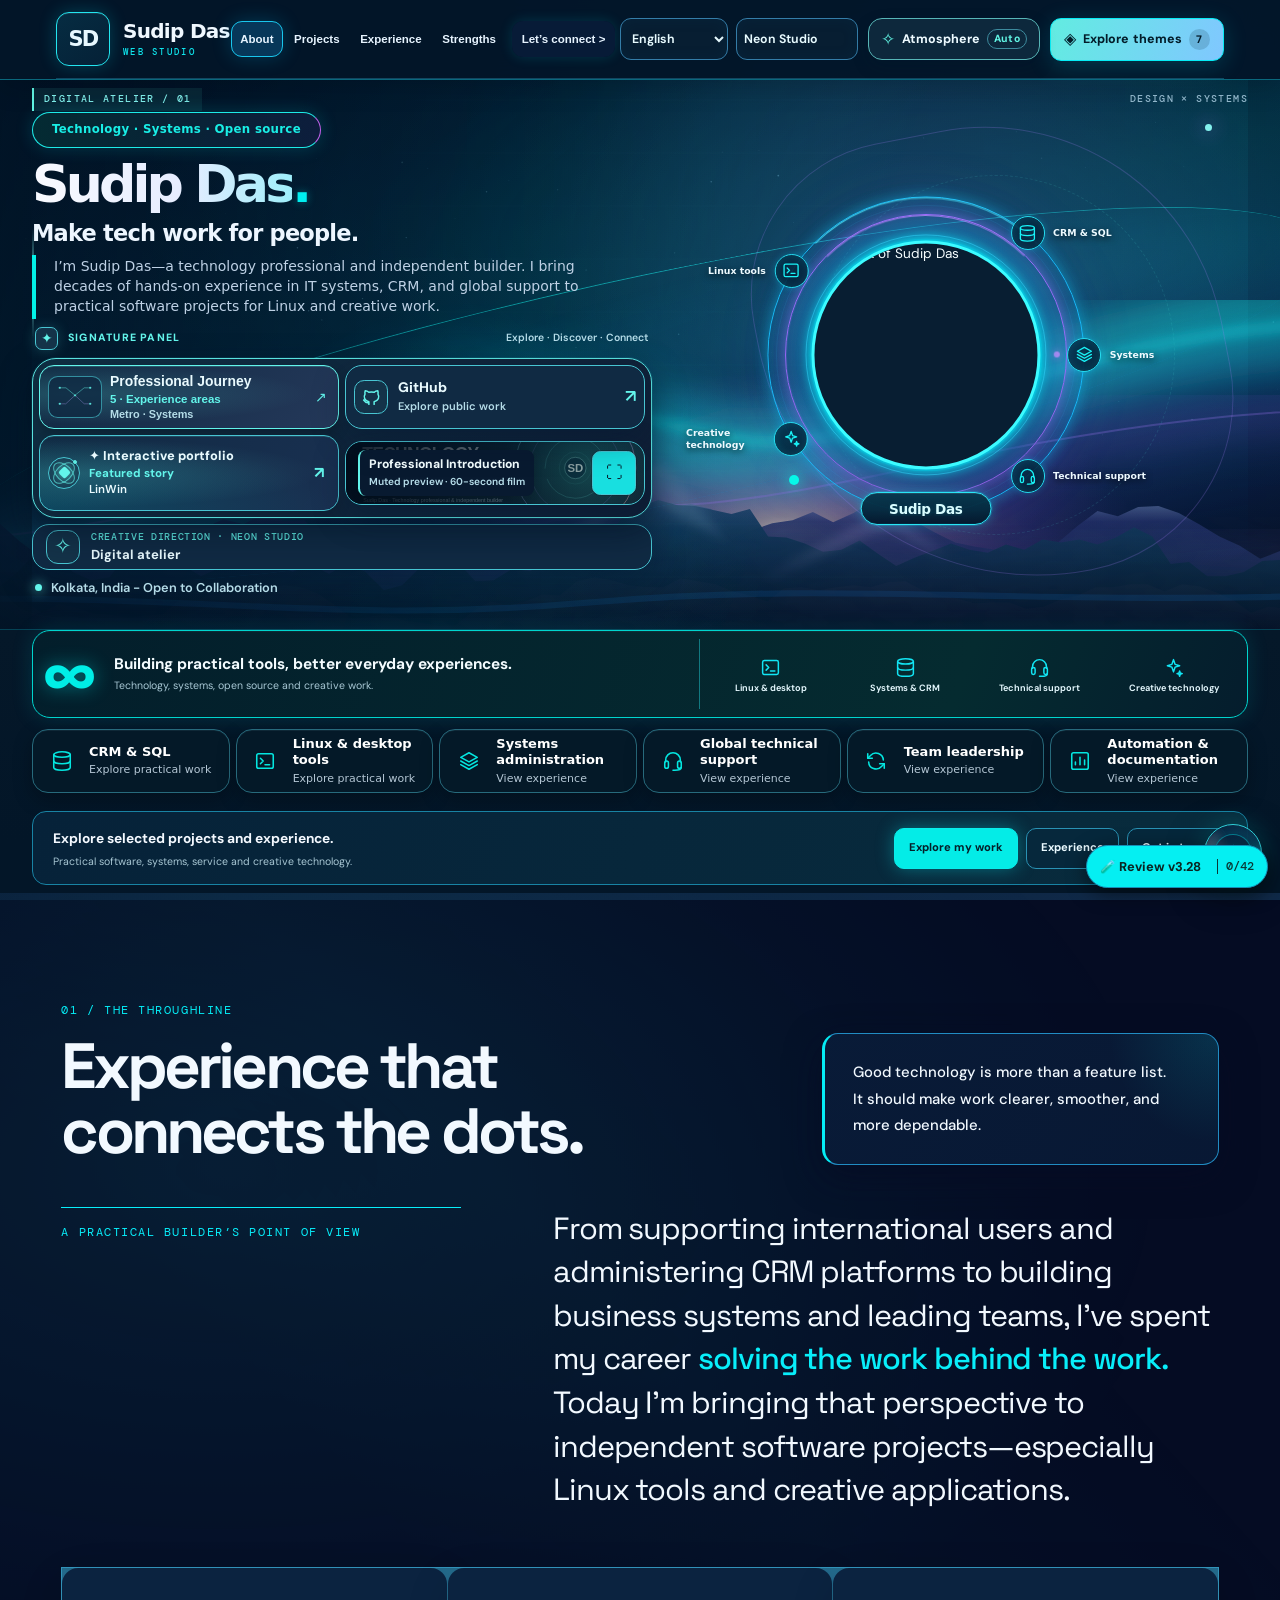
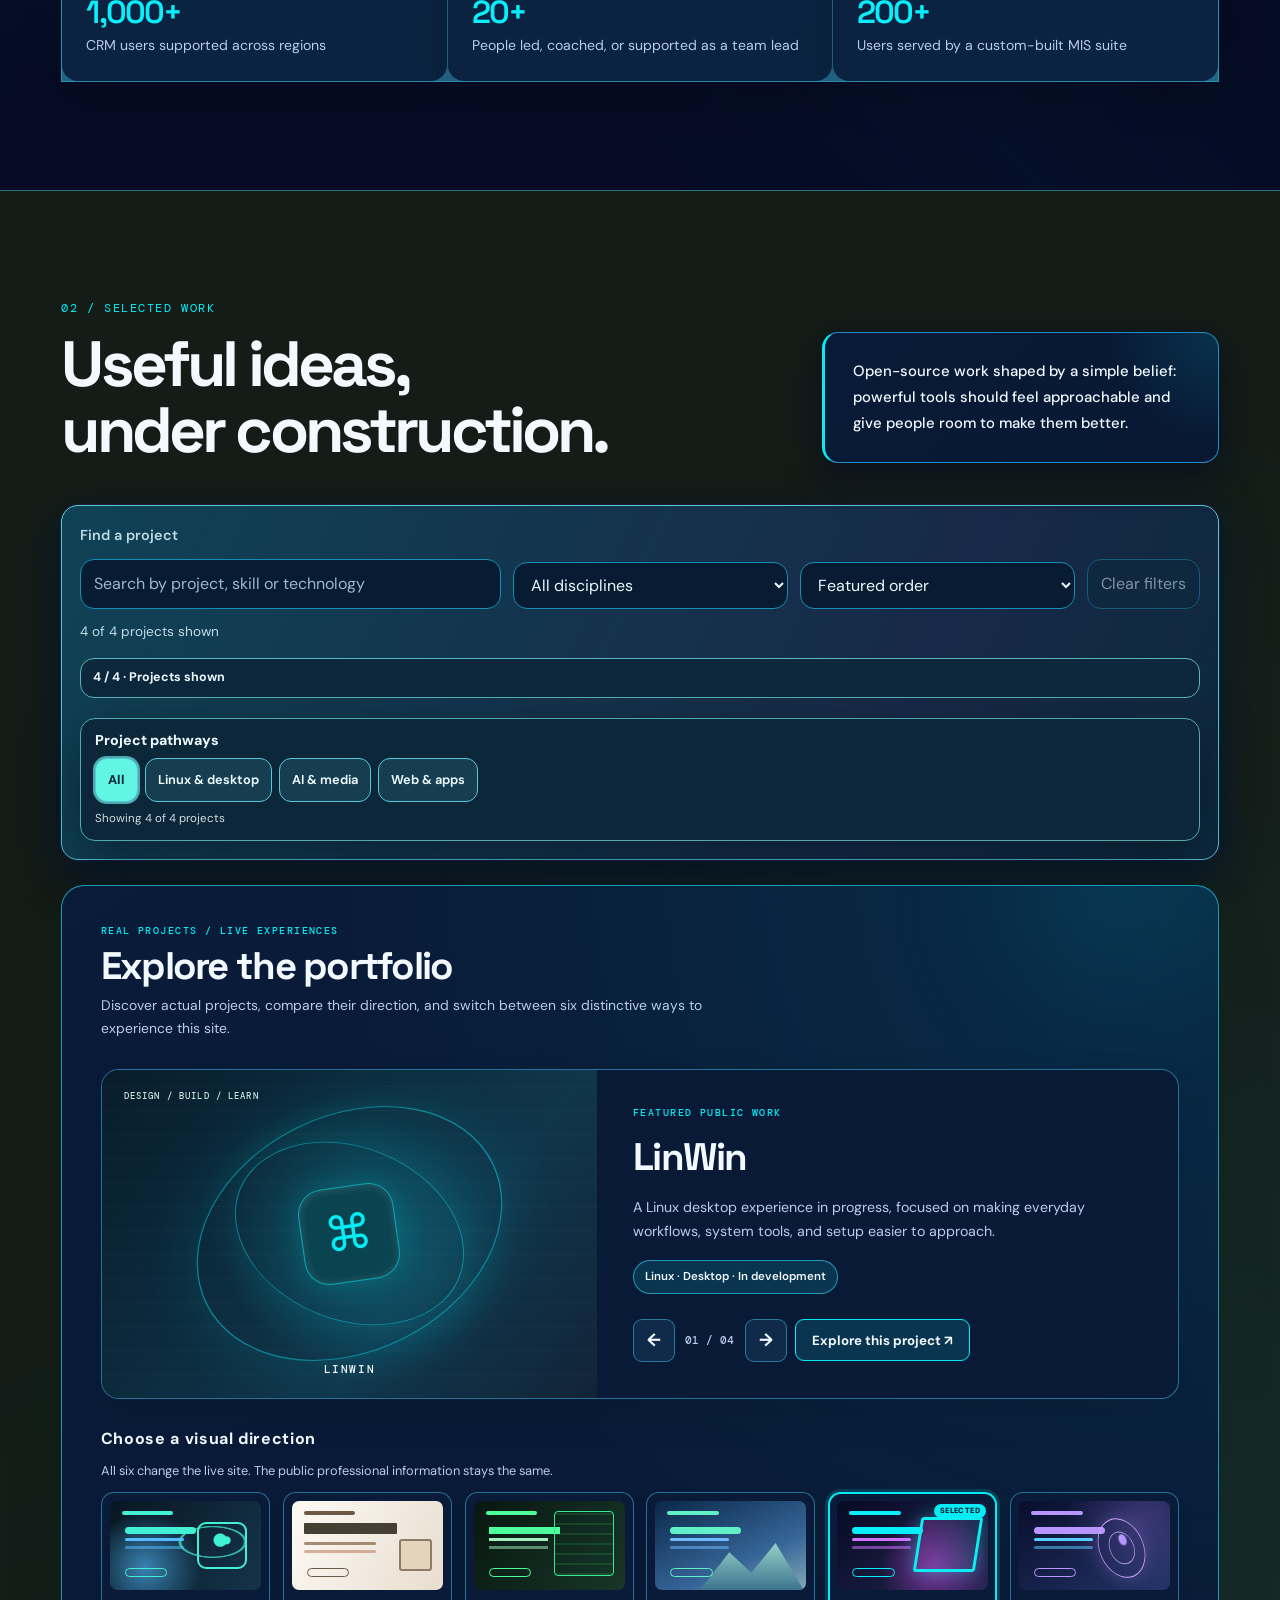
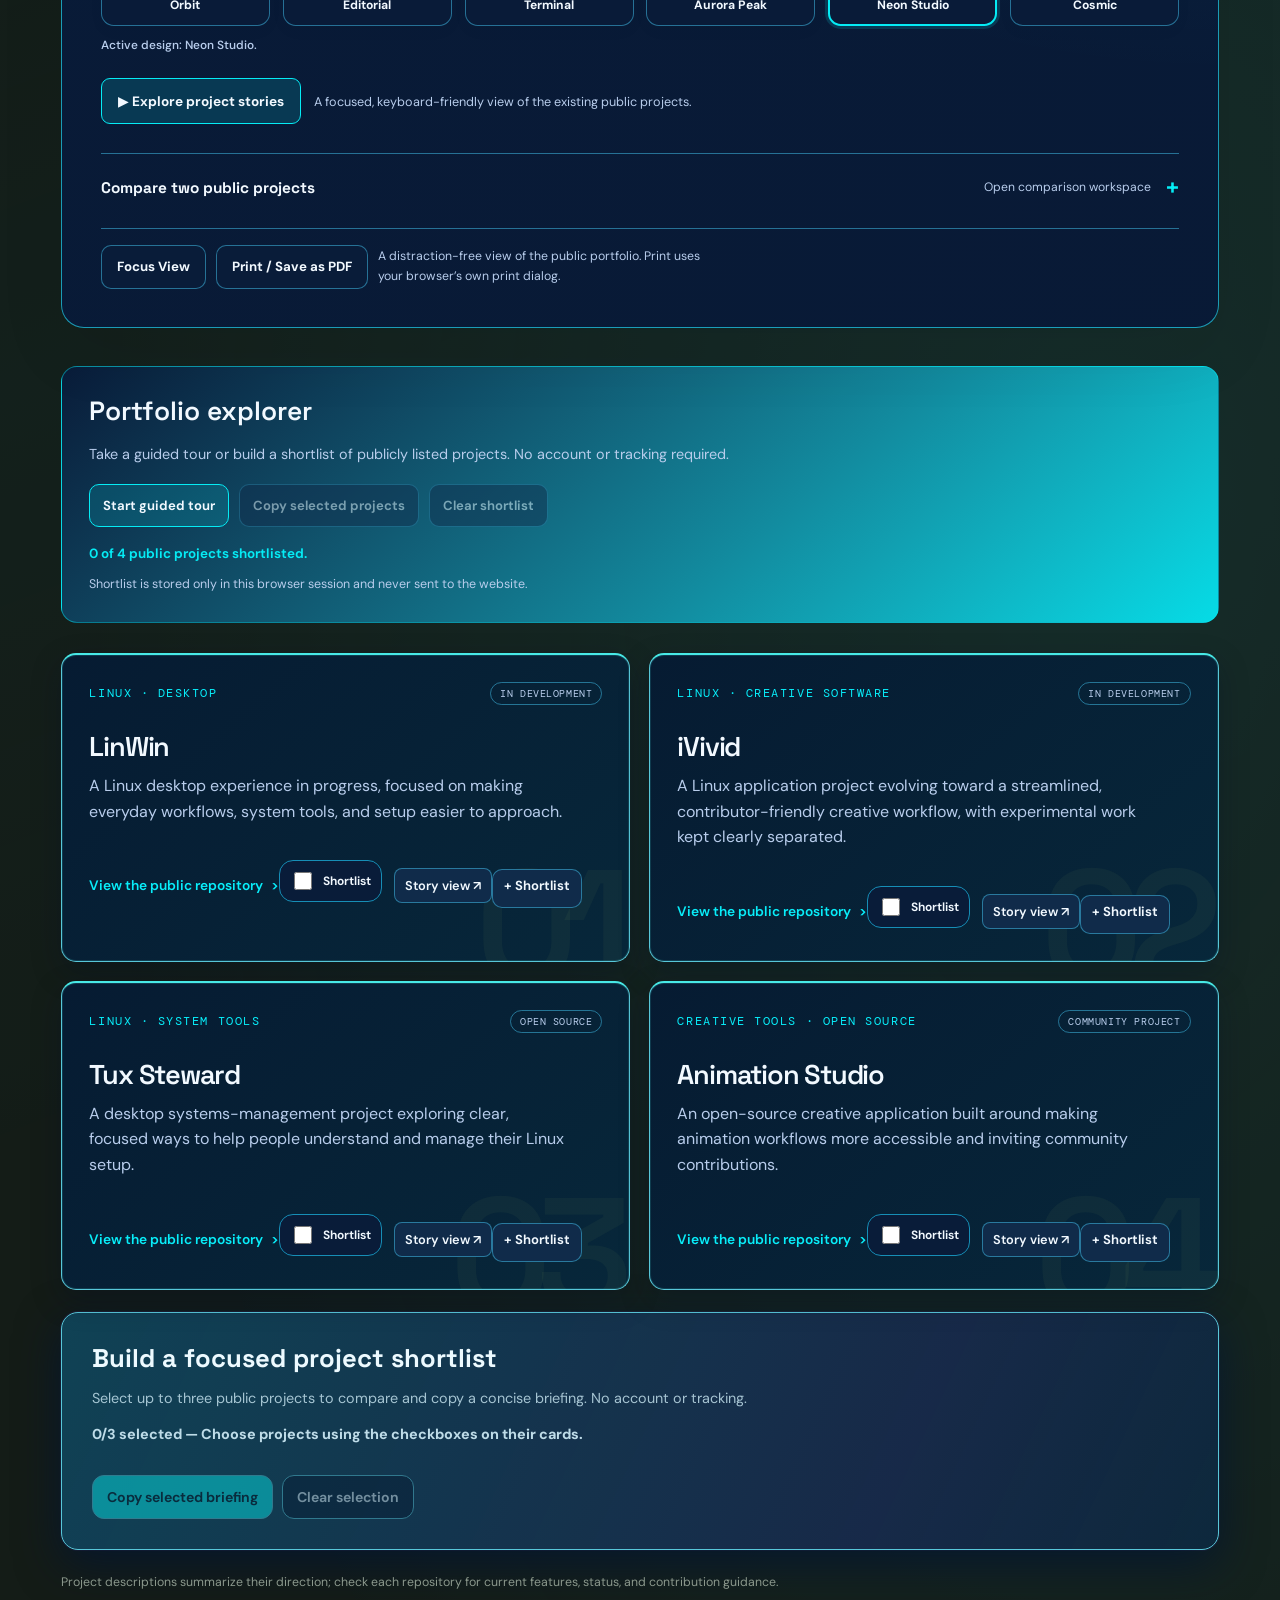
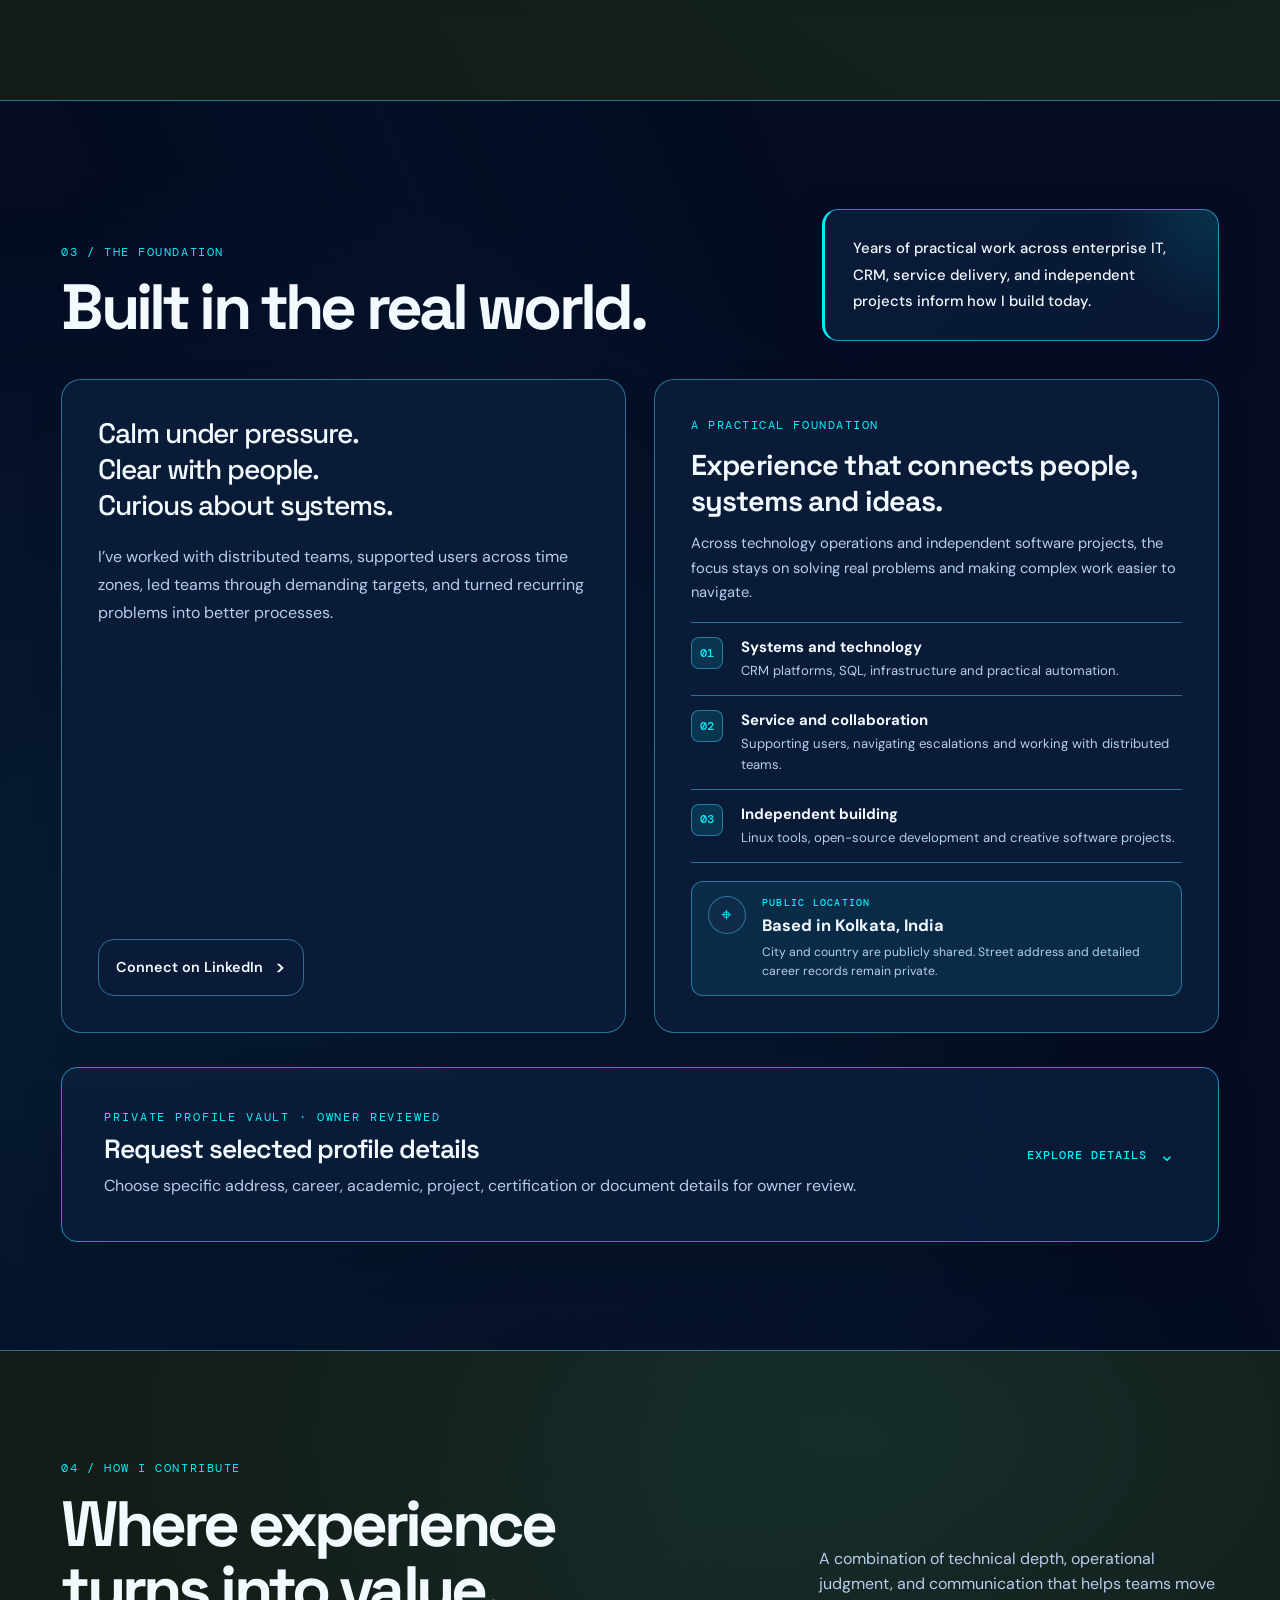
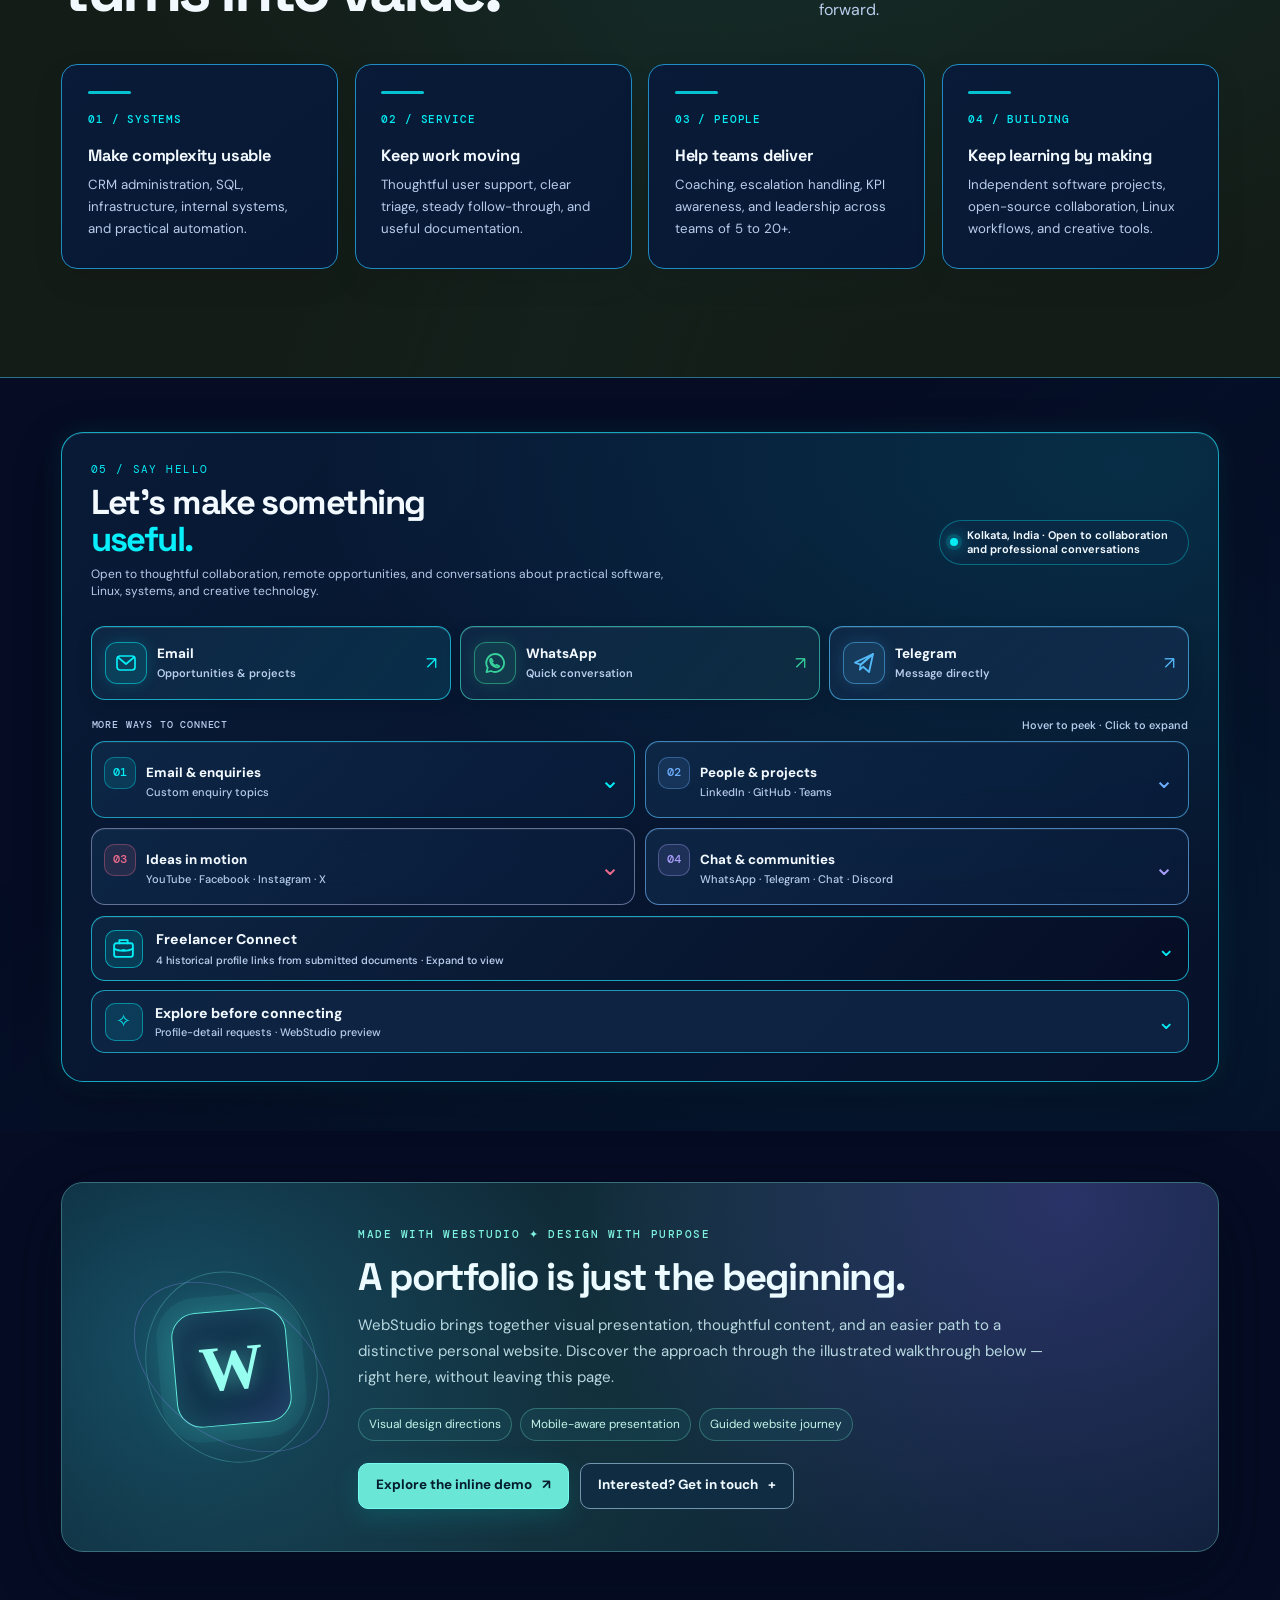
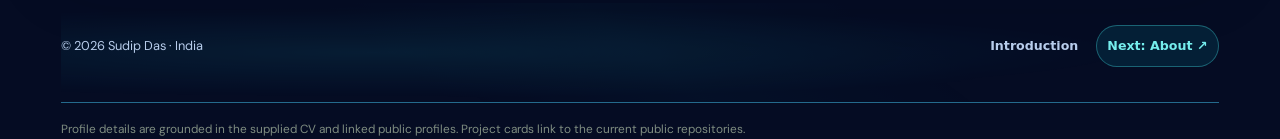
==== commit 8e41b411: "deploy(preview): activate approved Bento, repaired Aurora and stronger Terminal rain v3.62" ====
--- a/index.html
+++ b/index.html
@@ -120,10 +120,10 @@
 <link rel="stylesheet" href="smart-landing-v333.css?v=3.37.0">
 <link rel="stylesheet" href="plugins/modules/professional-journey-v338.css?v=3.39.0">
 <link rel="stylesheet" href="hero-orbit-geometry-v340.css?v=3.41.0">
-<link rel="stylesheet" href="aurora-hybrid-v348.css?v=3.51.0">
+<link rel="stylesheet" href="aurora-hybrid-v348.css?v=3.62.0">
 <link rel="stylesheet" href="hero-profile-v353.css?v=3.60.0">
-<link rel="stylesheet" href="atmosphere-matrix-v356.css?v=3.60.0">
-<link rel="stylesheet" href="bento-studio-v359.css?v=3.61.0">
+<link rel="stylesheet" href="atmosphere-matrix-v356.css?v=3.62.0">
+<link rel="stylesheet" href="bento-studio-v359.css?v=3.62.0">
 </head>
 <body class="ws-parity" data-theme="neon-studio" data-approved-theme="neon-studio">
   <a class="skip-to-content" href="#top">Skip to main content</a>
@@ -535,7 +535,7 @@
   <script src="preview-diagnostics-v321.js?v=3.28.0" defer></script>
   <script src="atmosphere-shaders-v325.js?v=3.51.0" defer></script>
   <script src="hero-shape-registry-v352.js?v=3.59.0" defer></script>
-  <script src="atmosphere-matrix-v356.js?v=3.60.0" defer></script>
+  <script src="atmosphere-matrix-v356.js?v=3.62.0" defer></script>
   <script src="atmosphere-engine-v328.js?v=3.59.0" defer></script>
   <script src="github-hero-explorer-v324.js?v=3.31.2" defer></script>
   <script src="hero-display-engine-v327.js?v=3.59.0" defer></script>
--- a/aurora-hybrid-v348.css
+++ b/aurora-hybrid-v348.css
@@ -260,3 +260,16 @@
  url("aurora-reference-horizon.svg?v=3.51.0") 65% bottom / cover no-repeat,#123746!important;
  }
 }
+
+/* v3.62: a continuous alpine panorama, not stacked rectangular light panels.
+   Preserve the approved portrait, arch, ornaments and right alignment. */
+body.ws-parity[data-theme="aurora-peak"] main>.hero.hd-hero::after,body.ws-parity[data-theme="aurora-peak"] main>.hero.hd-hero>.ws-atmo-zone-glow,body.ws-parity[data-theme="aurora-peak"] main>.hero.hd-hero .hd-stage>:is(.hd-haze,.hd-grain,.hd-trace,.hd-art-frame,.hd-marker,.hd-ticks,.hd-edition){display:none!important}
+body.ws-parity[data-theme="aurora-peak"] main>.hero.hd-hero::before{inset:0 calc((100vw - 100%)/-2)!important;mask-image:none!important;opacity:1!important;background:linear-gradient(90deg,#081e2be8 0%,#102a38b5 34%,#173d4912 66%,#102d3918 100%),url("aurora-reference-horizon.svg?v=3.62.0") center bottom / cover no-repeat,#102e39!important}
+body.ws-parity[data-theme="aurora-peak"] main>.hero.hd-hero>.hero-art{background:transparent!important;box-shadow:none!important;border:0!important}
+body.ws-parity[data-theme="aurora-peak"] main>.hero.hd-hero>.hero-art>.ap-atmosphere-fx{background:transparent!important;box-shadow:none!important;mask-image:radial-gradient(ellipse at 50% 48%,#000 12%,#0009 39%,transparent 70%)!important;overflow:hidden!important}
+body.ws-parity[data-theme="aurora-peak"] main>.hero.hd-hero>.hero-art>.ap-atmosphere-fx .ap-fx-curtain{opacity:.25!important;filter:blur(18px)!important}
+body.ws-parity[data-theme="aurora-peak"] main>.hero.hd-hero>.hero-art>.ap-atmosphere-fx[data-quality="eco"] .ap-fx-curtain{opacity:.14!important;filter:none!important}
+body.ws-parity[data-theme="aurora-peak"]>.ws-atmo-layer.ws-atmo-sitewide{opacity:.21!important}
+body.ws-parity[data-theme="aurora-peak"]>.ws-atmo-layer.ws-atmo-sitewide::before,body.ws-parity[data-theme="aurora-peak"]>.ws-atmo-layer.ws-atmo-sitewide::after{display:none!important}
+body.ws-parity[data-theme="aurora-peak"] main>.hero.hd-hero>.hero-art>.ap-landscape{background:transparent!important;box-shadow:0 0 14px #91d9be2a,inset 0 0 12px #b1e3c319!important}
+@media(max-width:900px){body.ws-parity[data-theme="aurora-peak"] main>.hero.hd-hero::before{background:linear-gradient(180deg,#081e2be8,#102e3bb0 38%,#12374625 80%,#0a263950),url("aurora-reference-horizon.svg?v=3.62.0") 65% bottom / cover no-repeat,#123746!important}}
--- a/atmosphere-matrix-v356.css
+++ b/atmosphere-matrix-v356.css
@@ -30,3 +30,11 @@
 @media(prefers-reduced-motion:reduce){body.ws-parity[data-theme="terminal"] main>.hero>.ws-matrix-rain[data-matrix-style="classic"] .ws-matrix-column{text-shadow:none!important}}
 
 body.ws-parity[data-theme="terminal"]:has(main>.hero>.hero-art[data-hero-profile="console"])>.ws-atmo-layer.ws-atmo-sitewide{opacity:.04!important}
+
+/* v3.62: visible digital rain, controlled glow and protected content. */
+body.ws-parity[data-theme="terminal"] main>.hero:has(>.hero-art[data-hero-profile="console"])>.ws-matrix-rain[data-matrix-style="classic"]{opacity:.77;--mx-color:#38ed7d;--mx-size:14px;mask-image:linear-gradient(90deg,#000a 0%,#000 16%,#000 100%)}
+body.ws-parity[data-theme="terminal"] main>.hero:has(>.hero-art[data-hero-profile="console"])>.ws-matrix-rain[data-matrix-style="classic"] .ws-matrix-column{opacity:calc(var(--mx-stream-alpha,.8) * .90);text-shadow:0 0 3px #2cff6b80;mask-image:linear-gradient(to bottom,transparent 0%,#0006 22%,#000b 48%,#000 90%)}
+body.ws-parity[data-theme="terminal"] main>.hero:has(>.hero-art[data-hero-profile="console"])>.ws-matrix-rain[data-matrix-style="classic"][data-running="false"] .ws-matrix-column{animation:none!important}
+body.ws-parity[data-theme="terminal"][data-atmosphere-tier="eco"] main>.hero>.ws-matrix-rain[data-matrix-style="classic"] .ws-matrix-column{opacity:.24!important;text-shadow:none!important}
+@media(max-width:600px){body.ws-parity[data-theme="terminal"] main>.hero:has(>.hero-art[data-hero-profile="console"])>.ws-matrix-rain[data-matrix-style="classic"]{opacity:.46;--mx-size:11px}}
+@media(prefers-reduced-motion:reduce){body.ws-parity[data-theme="terminal"] main>.hero:has(>.hero-art[data-hero-profile="console"])>.ws-matrix-rain[data-matrix-style="classic"] .ws-matrix-column{text-shadow:none!important;animation:none!important}}
--- a/bento-studio-v359.css
+++ b/bento-studio-v359.css
@@ -99,3 +99,48 @@
  body.ws-parity[data-theme="bento"] main>.hero.hd-hero>.bt-tile .bt-stat{font-size:3.4rem}
  body.ws-parity[data-theme="bento"] main>.hero.hd-hero>.hero-text.ws-signature-host>.actions.ws-signature-actions{grid-template-columns:minmax(0,1fr)!important}
 }
+
+/* v3.62: owner-approved unified Obsidian material system. Existing actions
+   retain their actual destinations, accessible labels and handlers. */
+body.ws-parity[data-theme="bento"]{--ws-accent:#85adf4;--ws-edge:#526172;--ws-on-accent:#10243e;--ws-radius:12px;--pj-bg:#163d85;--pj-ink:#fff;--pj-muted:#dce8ff;--pj-accent:#a9ceff;--pj-alt:#80baff;--pj-edge:#6399e0;--pj-radius:12px;--atmo-accent:#a9caff;--atmo-edge:#526172;--atmo-panel:#19222d;--atmo-radius:10px;--sig-radius:10px;--ci-accent:#8cb5ff;--ci-bg:#1b2530;--ci-ink:#f4f0e9;--ci-edge:#526172;--ci-round:10px;background:#10161d!important}
+body.ws-parity[data-theme="bento"]::before{background:radial-gradient(ellipse at 70% 8%,#24354c 0%,transparent 50%),linear-gradient(130deg,#10161d,#151b24 58%,#10161d)!important}
+body.ws-parity[data-theme="bento"] .ws-utility{background:#10161d!important;color:#b9c8d9!important;border-bottom:1px solid #34404d!important}
+body.ws-parity[data-theme="bento"] .topbar{background:linear-gradient(115deg,#161e27,#101820)!important;border-color:#34404d!important;box-shadow:0 5px 20px #0002!important}
+body.ws-parity[data-theme="bento"] .topbar .brand{font-family:Georgia,serif!important;color:#f5f1e9!important}
+body.ws-parity[data-theme="bento"] .topbar :is(.theme-control select,.language-control select,.nav-cta,.ws-atmo-trigger){background:#202b38!important;color:#e8edf5!important;border:1px solid #526172!important;border-radius:9px!important;box-shadow:none!important}
+body.ws-parity[data-theme="bento"] .topbar .pv-theme-launch{background:linear-gradient(145deg,#2a77d3,#164999)!important;color:#fff!important;border:1px solid #75a9ef!important;border-radius:9px!important;box-shadow:0 4px 15px #1755a52e!important}
+body.ws-parity[data-theme="bento"] .pv-theme-launch-counter{background:#102c5b!important;color:#e2edff!important}
+body.ws-parity[data-theme="bento"] main>.hero.hd-hero{width:min(calc(100% - 48px),1500px)!important;max-width:1500px!important;gap:12px!important;padding:20px 0 24px!important;grid-template-rows:minmax(270px,auto) minmax(310px,auto) auto!important}
+body.ws-parity[data-theme="bento"] main>.hero.hd-hero>:is(.bt-tile,.hero-art,.hero-text){border-radius:15px!important;border:1px solid #66778b55!important;box-shadow:0 6px 18px #0002!important}
+body.ws-parity[data-theme="bento"] main>.hero.hd-hero>.bt-tile{padding:clamp(16px,1.8vw,28px);gap:14px}
+body.ws-parity[data-theme="bento"] main>.hero.hd-hero>.hero-art>.core>img{object-position:50% 46%!important}
+body.ws-parity[data-theme="bento"] main>.hero.hd-hero>.hero-art>.portrait-caption{font:600 clamp(.95rem,1.4vw,1.35rem)/1.3 Georgia,serif!important;left:22px!important;bottom:20px!important}
+body.ws-parity[data-theme="bento"] main>.hero.hd-hero>.bt-proof{background:radial-gradient(circle at 85% 14%,#3878d4,#12499f 54%,#0d2f6a)!important;border-color:#699de3!important}
+body.ws-parity[data-theme="bento"] main>.hero.hd-hero>.bt-proof::before{inset:5% 4% 40% 35%;opacity:.9}
+body.ws-parity[data-theme="bento"] main>.hero.hd-hero>.bt-services{background:linear-gradient(145deg,#f5f2ed,#dfe4ec)!important;color:#182331!important}
+body.ws-parity[data-theme="bento"] main>.hero.hd-hero>.bt-work{background:linear-gradient(145deg,#303943,#171f29)!important;color:#f5f1ea!important}
+body.ws-parity[data-theme="bento"] main>.hero.hd-hero>:is(.bt-services,.bt-work)::before{content:"";position:absolute;pointer-events:none;inset:0;z-index:0;background:radial-gradient(ellipse at 110% 120%,#527fbb45 0%,#527fbb24 32%,transparent 58%)}
+body.ws-parity[data-theme="bento"] main>.hero.hd-hero .bt-project-art{min-height:100px;background-size:contain;background-position:center;background-color:#1a2533;border-radius:10px}
+body.ws-parity[data-theme="bento"] main>.hero.hd-hero .bt-link{border-radius:9px!important;border-color:currentColor!important;font-size:.82rem!important;padding:10px 15px!important;box-shadow:none!important}
+body.ws-parity[data-theme="bento"] main>.hero.hd-hero>.bt-services .bt-link{color:#224c88!important;background:#f5f7fa!important}
+body.ws-parity[data-theme="bento"] main>.hero.hd-hero>.bt-intro .bt-play{box-shadow:0 4px 18px #0005}
+body.ws-parity[data-theme="bento"] main>.hero.hd-hero>.hero-text.ws-signature-host{background:linear-gradient(145deg,#f7f3ed,#e9e5e0)!important;color:#172331!important;overflow:hidden!important;padding:clamp(18px,1.8vw,28px)!important;--sig-panel:transparent;--sig-card:#f5f3f0;--sig-ink:#172331;--sig-muted:#475363;--sig-primary:#18468d;--sig-primary-ink:#fff;--sig-accent:#285b9d;--sig-panel-edge:#b7c3d2;--sig-radius:10px;--sl-surface:#f5f3f0;--sl-ink:#172331;--sl-muted:#475363;--sl-accent:#285b9d;--sl-edge:#b7c3d2;--sl-radius:10px;--sl-material:linear-gradient(145deg,#ffffff,transparent)}
+body.ws-parity[data-theme="bento"] main>.hero.hd-hero>.hero-text.ws-signature-host>h1,body.ws-parity[data-theme="bento"] main>.hero.hd-hero>.hero-text.ws-signature-host>h1 span{color:#172331!important}
+body.ws-parity[data-theme="bento"] main>.hero.hd-hero>.hero-text.ws-signature-host>.eyebrow{box-shadow:none!important;background:none!important;color:#475363!important}
+body.ws-parity[data-theme="bento"] main>.hero.hd-hero>.hero-text.ws-signature-host>.actions.ws-signature-actions{background:transparent!important;box-shadow:none!important;border:0!important;gap:9px!important;padding:0!important;grid-auto-rows:minmax(72px,auto)!important}
+body.ws-parity[data-theme="bento"] main>.hero.hd-hero>.hero-text.ws-signature-host>.actions.ws-signature-actions>:is(.ws-live-action,.gh-hero-trigger,.portfolio-gallery-hero-launch,.pv-intro-tile){background:linear-gradient(140deg,#faf8f4,#e8edf4)!important;color:#172331!important;border:1px solid #bcc9d8!important;border-radius:11px!important;box-shadow:0 4px 9px #17233112!important;min-height:72px!important;min-width:0!important;overflow:hidden!important}
+body.ws-parity[data-theme="bento"] main>.hero.hd-hero>.hero-text.ws-signature-host>.actions.ws-signature-actions>.pj-launch{--pj-bg:#123b80;--pj-accent:#c4ddff;--pj-ink:#fff;--pj-muted:#dce8ff;background:linear-gradient(145deg,#2376cd,#133a7e)!important;color:white!important;border:1px solid #6aa5ee!important;border-radius:11px!important;box-shadow:0 4px 10px #153d8026!important}
+body.ws-parity[data-theme="bento"] main>.hero.hd-hero>.hero-text.ws-signature-host>.actions.ws-signature-actions>.pj-launch .pj-mini{background:#16478c!important;border-color:#78a9ef!important;border-radius:8px!important}
+body.ws-parity[data-theme="bento"] main>.hero.hd-hero>.hero-text.ws-signature-host>.actions.ws-signature-actions>.pv-intro-tile>.pv-intro-hero-cta{background:linear-gradient(145deg,#faf8f4,#e8edf4)!important;color:#172331!important;border:0!important;border-radius:11px!important;box-shadow:none!important}
+body.ws-parity[data-theme="bento"] main>.hero.hd-hero>.hero-text.ws-signature-host>.actions.ws-signature-actions>.pv-intro-tile .pv-intro-launch-copy{background:transparent!important;color:#172331!important;border:0!important;box-shadow:none!important}
+body.ws-parity[data-theme="bento"] main>.hero.hd-hero>.hero-text.ws-signature-host>.actions.ws-signature-actions>.pv-intro-tile :is(.pv-intro-expand){background:#285b9d!important;color:white!important;border:1px solid #285b9d!important;border-radius:8px!important;box-shadow:none!important}
+body.ws-parity[data-theme="bento"] main>.hero.hd-hero>.hero-text.ws-signature-host>.actions.ws-signature-actions>.pv-intro-tile :is(video,canvas){opacity:0!important}
+body.ws-parity[data-theme="bento"] main>.hero.hd-hero>.hero-text.ws-signature-host>.actions.ws-signature-actions>:is(.gh-hero-trigger,.portfolio-gallery-hero-launch) :is(.gh-hero-icon,.ws-live-gallery){background:#dce6f3!important;color:#285b9d!important;border-color:#a8bfdc!important;border-radius:8px!important;box-shadow:none!important}
+body.ws-parity[data-theme="bento"] main>.hero.hd-hero>.bt-contact{display:grid;grid-template-columns:minmax(0,1fr) minmax(0,1.3fr) auto;grid-template-rows:auto auto;gap:6px 22px;min-height:100px;padding:16px 24px;background:linear-gradient(130deg,#1b2530,#161d25)!important}
+body.ws-parity[data-theme="bento"] main>.hero.hd-hero>.bt-contact>.bt-title{grid-row:2!important;line-height:1.25;overflow-wrap:anywhere}
+body.ws-parity[data-theme="bento"] main>.hero.hd-hero>.bt-contact>.bt-link{background:#e9edf4!important;color:#19365c!important;border:1px solid #99b2d2!important}
+body.ws-parity[data-theme="bento"] :is(.project,.cap,.proof,.contact-card,.intro-grid){border-radius:15px!important;border-color:#66778b55!important}
+body.ws-parity[data-theme="bento"] main>.hero.hd-hero[data-bento-motion="running"]>.bt-tile::after{animation-duration:18s;opacity:.35}
+@media(max-width:1100px){body.ws-parity[data-theme="bento"] main>.hero.hd-hero{grid-template-rows:auto!important;width:calc(100% - 32px)!important}}
+@media(max-width:600px){body.ws-parity[data-theme="bento"] main>.hero.hd-hero{width:calc(100% - 24px)!important;gap:10px!important;padding:12px 0!important}body.ws-parity[data-theme="bento"] main>.hero.hd-hero>.bt-contact{display:flex;align-items:flex-start}body.ws-parity[data-theme="bento"] main>.hero.hd-hero>.bt-contact>.bt-link{align-self:flex-start}body.ws-parity[data-theme="bento"] main>.hero.hd-hero>.hero-text.ws-signature-host>.actions.ws-signature-actions>:is(.ws-live-action,.pv-intro-tile){min-height:64px!important}}
+@media(forced-colors:active){body.ws-parity[data-theme="bento"] main>.hero.hd-hero>:is(.bt-tile,.hero-art,.hero-text){border:1px solid CanvasText!important}body.ws-parity[data-theme="bento"] main>.hero.hd-hero>.hero-text.ws-signature-host>.actions.ws-signature-actions>*{border:1px solid CanvasText!important}}
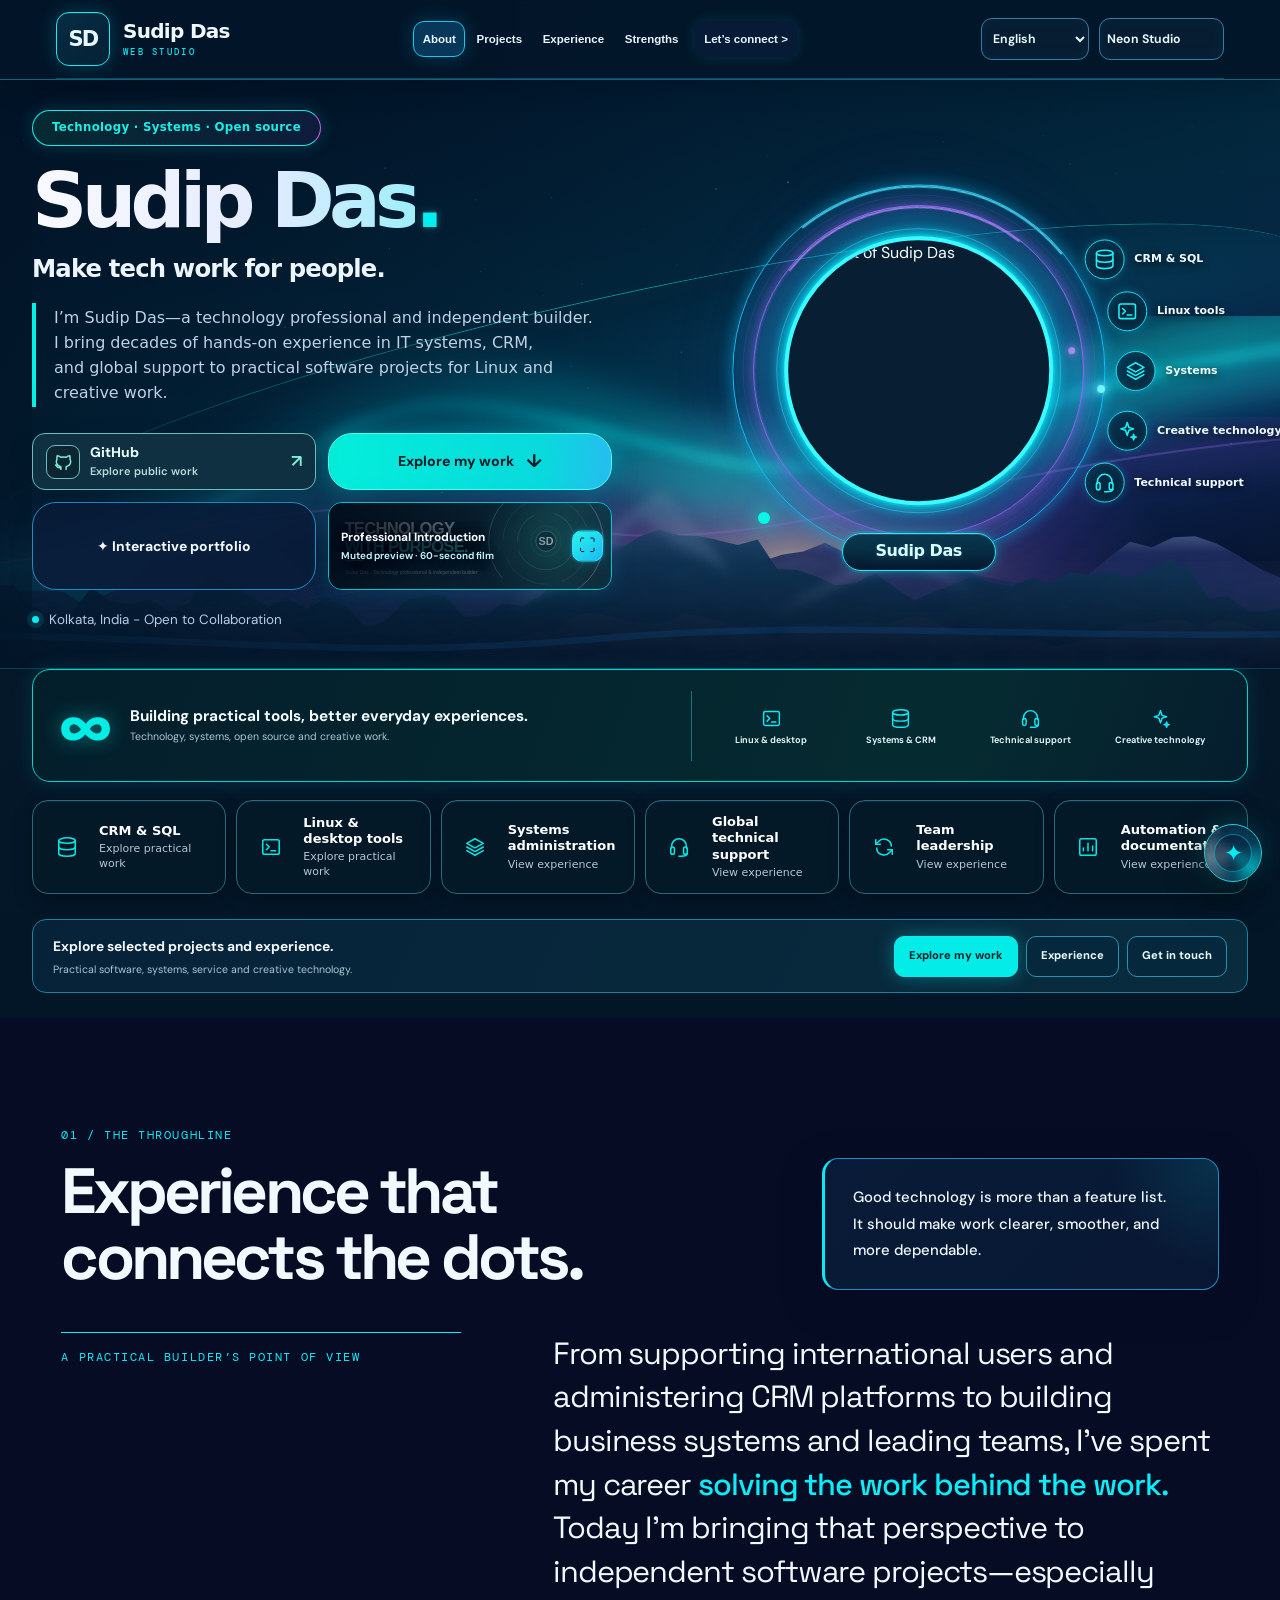
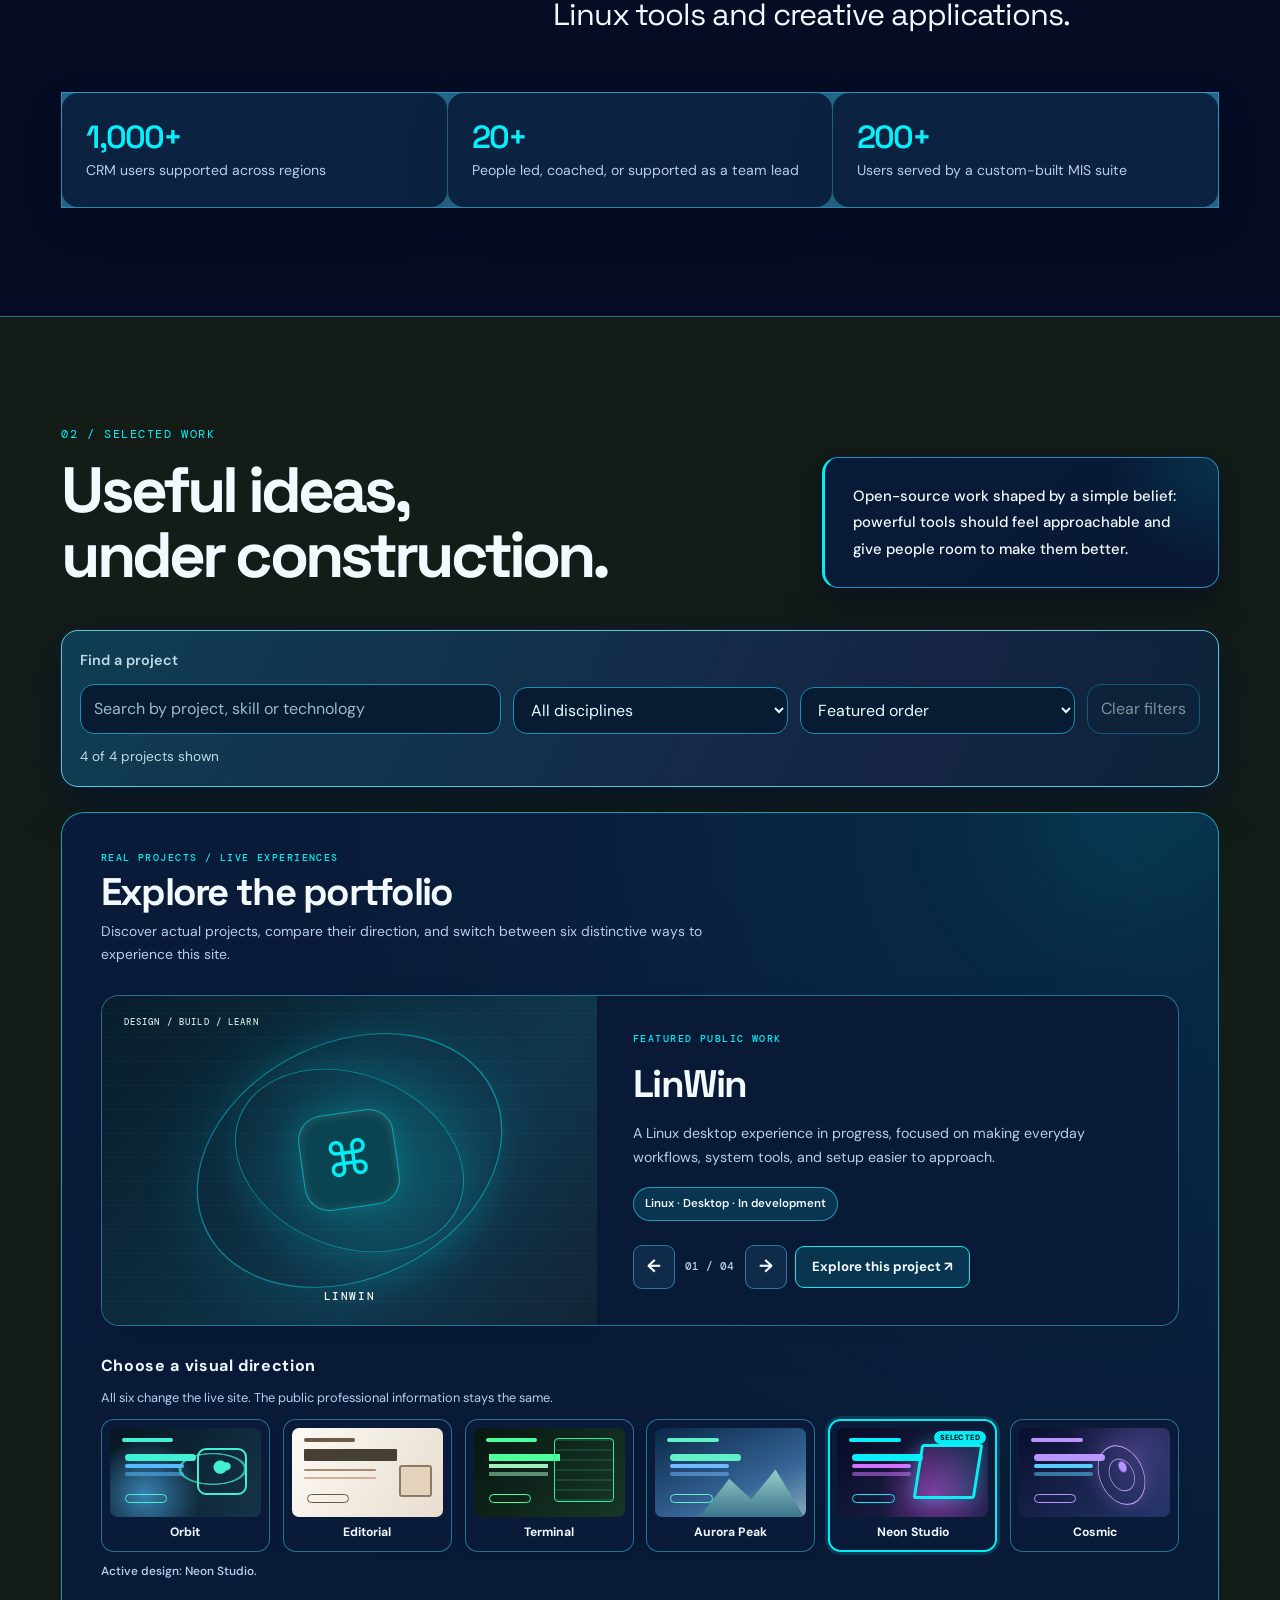
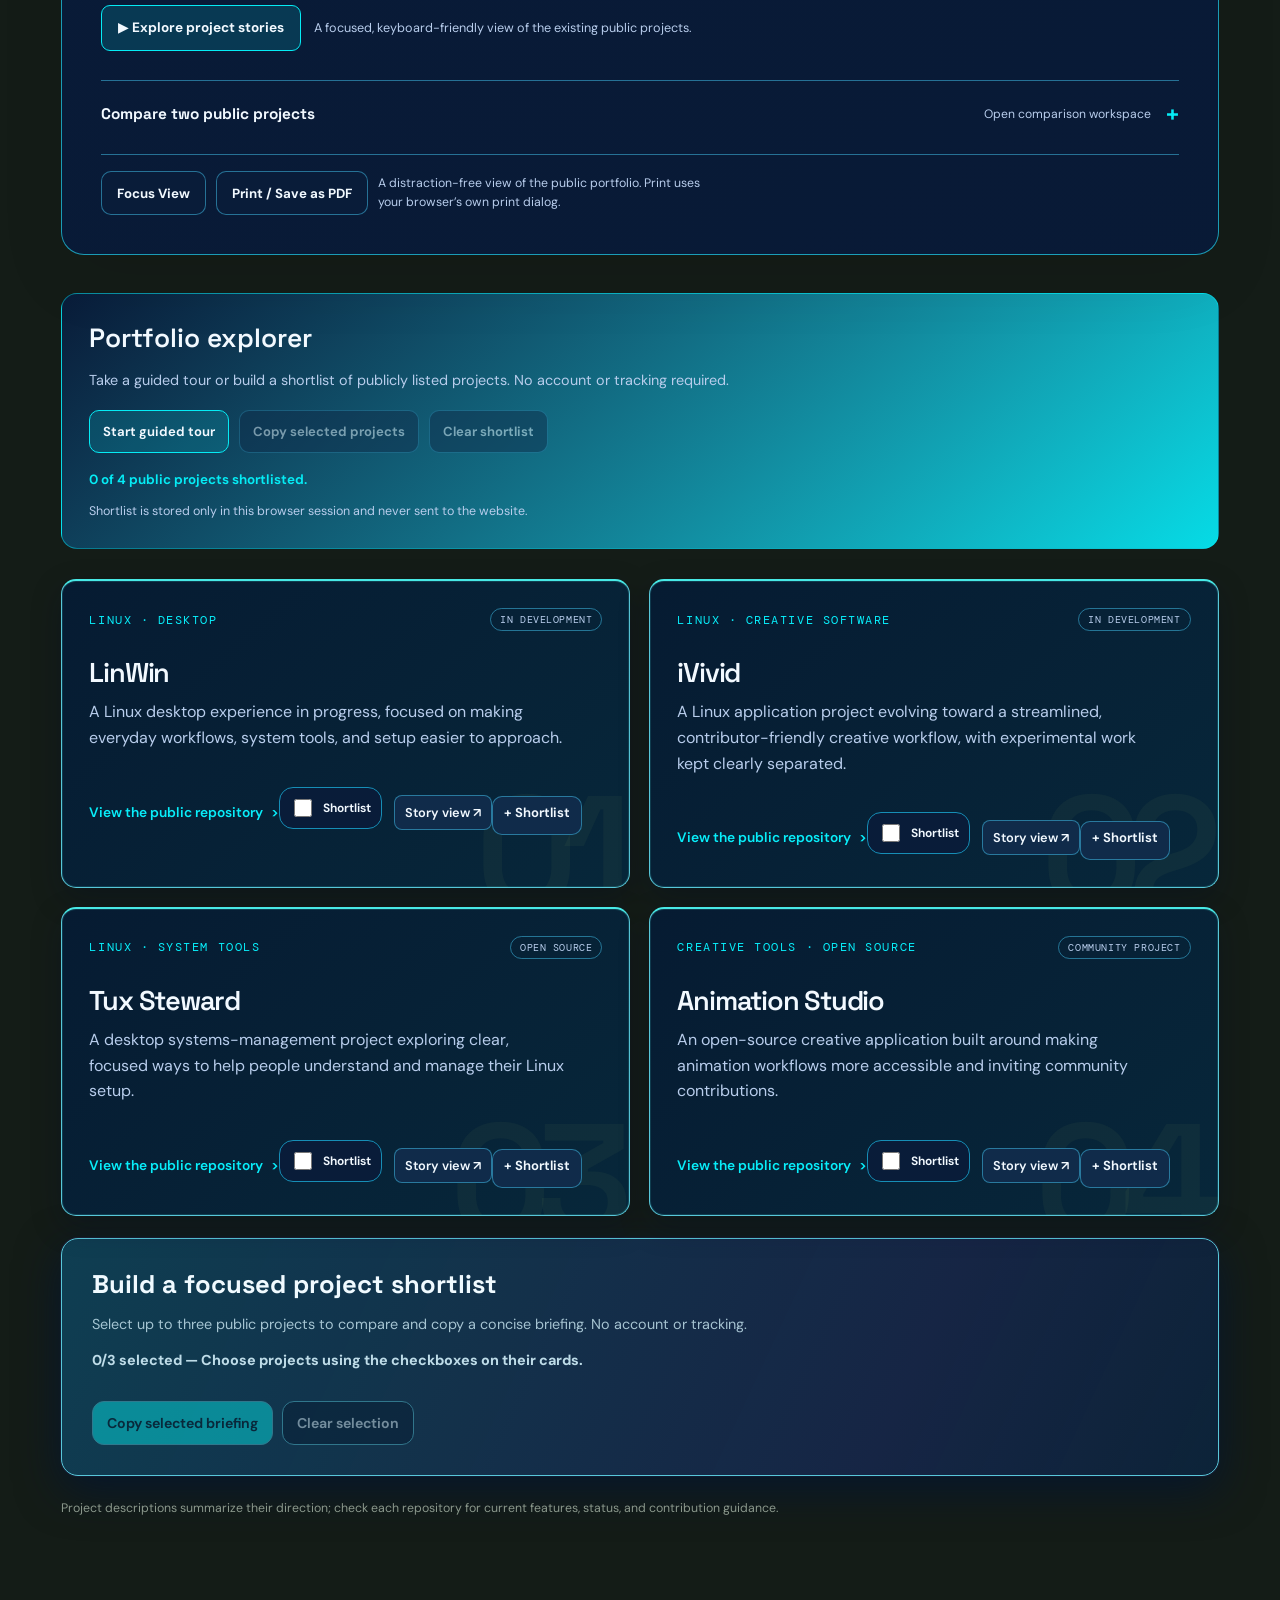
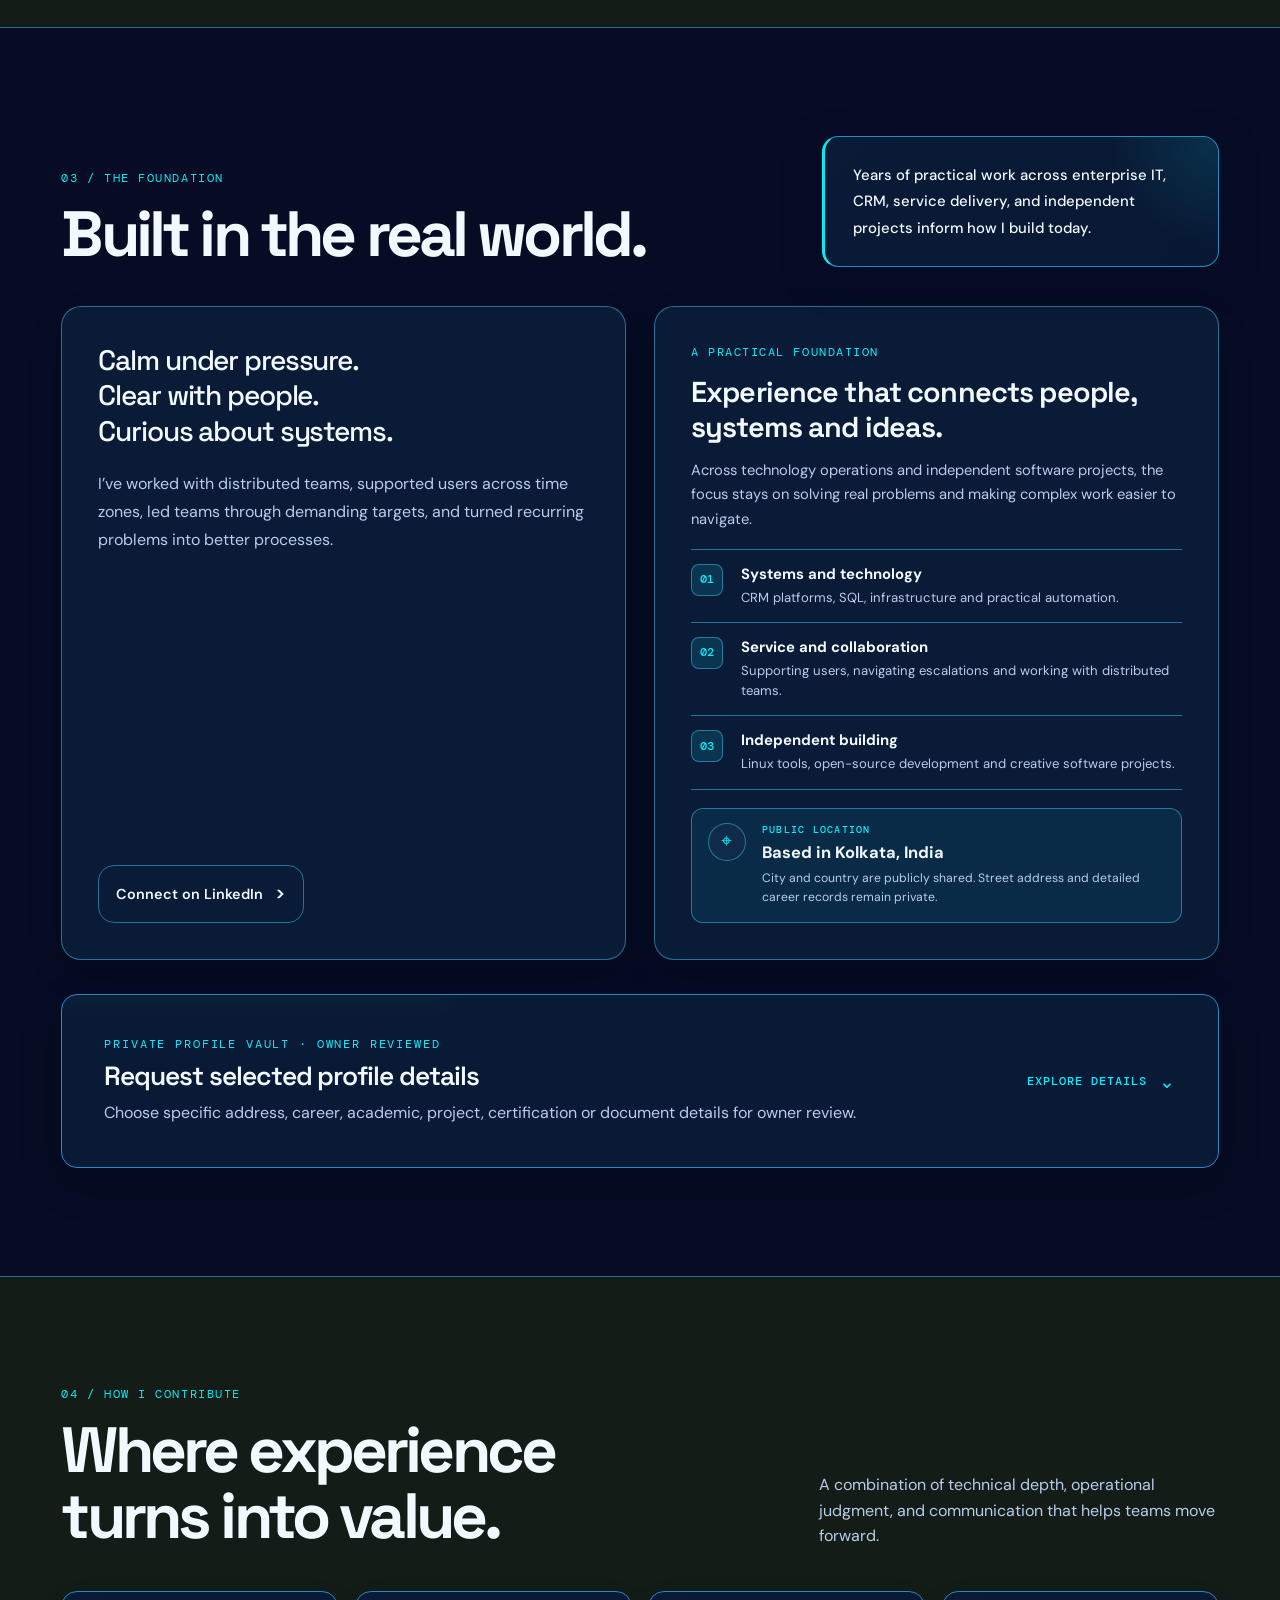
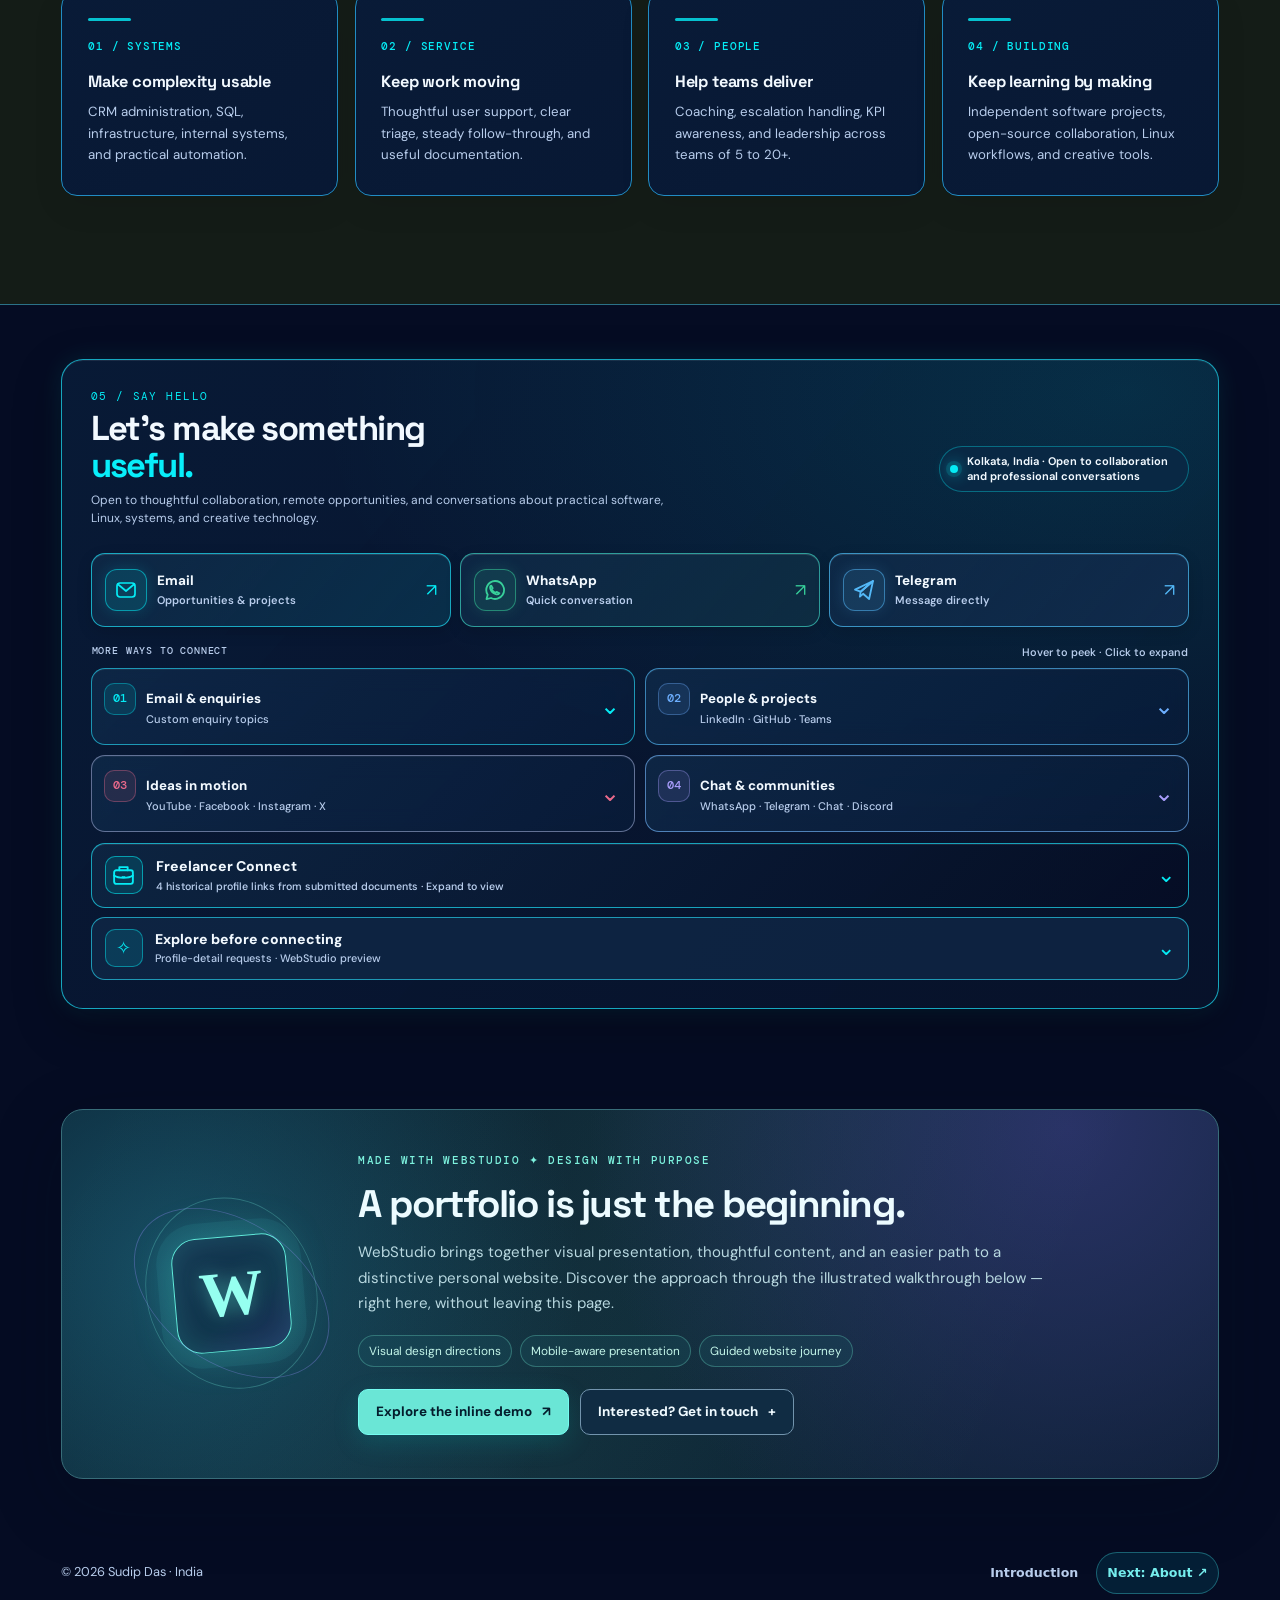
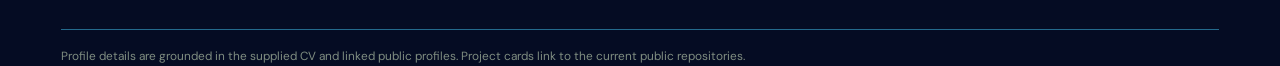
==== commit 0a879d99: "Promote owner-approved v3.62 preview assets to production; preserve live security configuration" ====
--- a/index.html
+++ b/index.html
@@ -1,10 +1,10 @@
 <!doctype html>
 <html lang="en">
 <head>
-  <meta name="robots" content="noindex,nofollow,noarchive">
-  <meta name="portfolio-environment" content="current-preview">
-  <meta name="portfolio-visual-build" content="preview-signature-panel-v3.32.0">
-  <meta name="portfolio-human-ci-repair" content="v3.28.1">
+
+  <meta name="portfolio-environment" content="production">
+  <meta name="portfolio-visual-build" content="production-v3.62.0">
+
   <meta charset="utf-8">
   <meta name="viewport" content="width=device-width, initial-scale=1">
   <meta name="theme-color" content="#101713">
@@ -101,7 +101,7 @@
   <link rel="stylesheet" href="terminal-footer-ci-polish-v319.css?v=3.19.0">
   <link rel="stylesheet" href="aurora-peak-review-polish-v320.css?v=3.20.0">
   <link rel="stylesheet" href="webstudio-six-theme-system-v321.css?v=3.21.0">
-  <link rel="stylesheet" href="preview-diagnostics-v321.css?v=3.21.0">
+
   <link rel="stylesheet" href="atmosphere-system-v322.css?v=3.22.0">
   <link rel="stylesheet" href="atmosphere-sitewide-v323.css?v=3.23.0">
   <link rel="stylesheet" href="github-hero-explorer-v324.css?v=3.24.0">
@@ -271,9 +271,9 @@
             </div>
             <div class="visually-hidden-website" aria-hidden="true" style="position:absolute;left:-10000px;width:1px;height:1px;overflow:hidden"><label>Website <input name="website" tabindex="-1" autocomplete="off"></label></div>
             <label class="request-consent"><input type="checkbox" name="consent" required><span>I consent to using these details to verify and respond to this request. I understand the selected information is sent only after email verification and the profile owner’s approval.</span></label>
-            <div class="captcha-slot"><p class="captcha-note">Security verification</p><div class="captcha-widget-frame"><div class="cf-turnstile" data-sitekey="0x4AAAAAAGH9fA57L306xoj7" data-theme="light" data-size="flexible"></div></div><p class="captcha-hint">A successful security check does not enable private requests while this preview is offline.</p></div>
-            <button class="button primary request-submit" type="submit" disabled aria-disabled="true" aria-describedby="request-status"><span data-i18n="submitRequest">Send verified access request</span><span class="arrow" aria-hidden="true">→</span></button>
-            <p class="request-status" id="request-status" role="status" aria-live="polite">Private detail requests are temporarily offline. No form data is transmitted or stored.</p>
+            <div class="captcha-slot"><p class="captcha-note">Security verification</p><div class="captcha-widget-frame"><div class="cf-turnstile" data-sitekey="0x4AAAAAAGH9fA57L306xoj7" data-theme="light" data-size="flexible"></div></div><p class="captcha-hint">Complete security verification before submitting. Requests require email verification and owner approval before any information is shared.</p></div>
+            <button class="button primary request-submit" type="submit" aria-describedby="request-status"><span data-i18n="submitRequest">Send verified access request</span><span class="arrow" aria-hidden="true">→</span></button>
+            <p class="request-status" id="request-status" role="status" aria-live="polite">Complete verification to request owner review. No selected private details are disclosed automatically.</p>
             <p class="privacy-copy">When secure request processing is enabled, email verification and owner approval will be required before any selected profile details are shared.</p>
           </form>
           </div></div>
@@ -530,9 +530,9 @@
   <script src="personal-connect-compact-v2.js?v=2.0.0" defer></script>
   <script src="personal-translation-expansion-v1.js?v=3.59.0" defer></script>
   <script src="personal-footer-breadcrumbs-v1.js?v=1.0.0" defer></script>
-  <script>window.PUBLIC_API_BASE="";window.PORTFOLIO_PREVIEW_MODE=true;</script>
-  <script src="human-ci-preview-v1.js?v=3.28.0" defer></script>
-  <script src="preview-diagnostics-v321.js?v=3.28.0" defer></script>
+  <script>window.PUBLIC_API_BASE="https://sudip-das-profile-api.sudipdasin.workers.dev";window.PORTFOLIO_PREVIEW_MODE=false;window.PORTFOLIO_PUBLIC_READ_ONLY=true;</script>
+
+
   <script src="atmosphere-shaders-v325.js?v=3.51.0" defer></script>
   <script src="hero-shape-registry-v352.js?v=3.59.0" defer></script>
   <script src="atmosphere-matrix-v356.js?v=3.62.0" defer></script>
@@ -541,7 +541,7 @@
   <script src="hero-display-engine-v327.js?v=3.59.0" defer></script>
   <script src="atmosphere-audio-v328.js?v=3.28.0" defer></script>
   <script src="webstudio-engine-mesh-v328.js?v=3.59.0" defer></script>
-  <script src="preview-theme-audit-v316.js?v=3.28.1" defer></script>
+
   <script src="webstudio-five-engine-v329.js?v=3.59.0" defer></script>
   <script src="webstudio-experience-v330.js?v=3.30.0" defer></script>
   <script src="plugins/webstudio-plugin-engine-v331.js?v=3.59.0" defer></script>
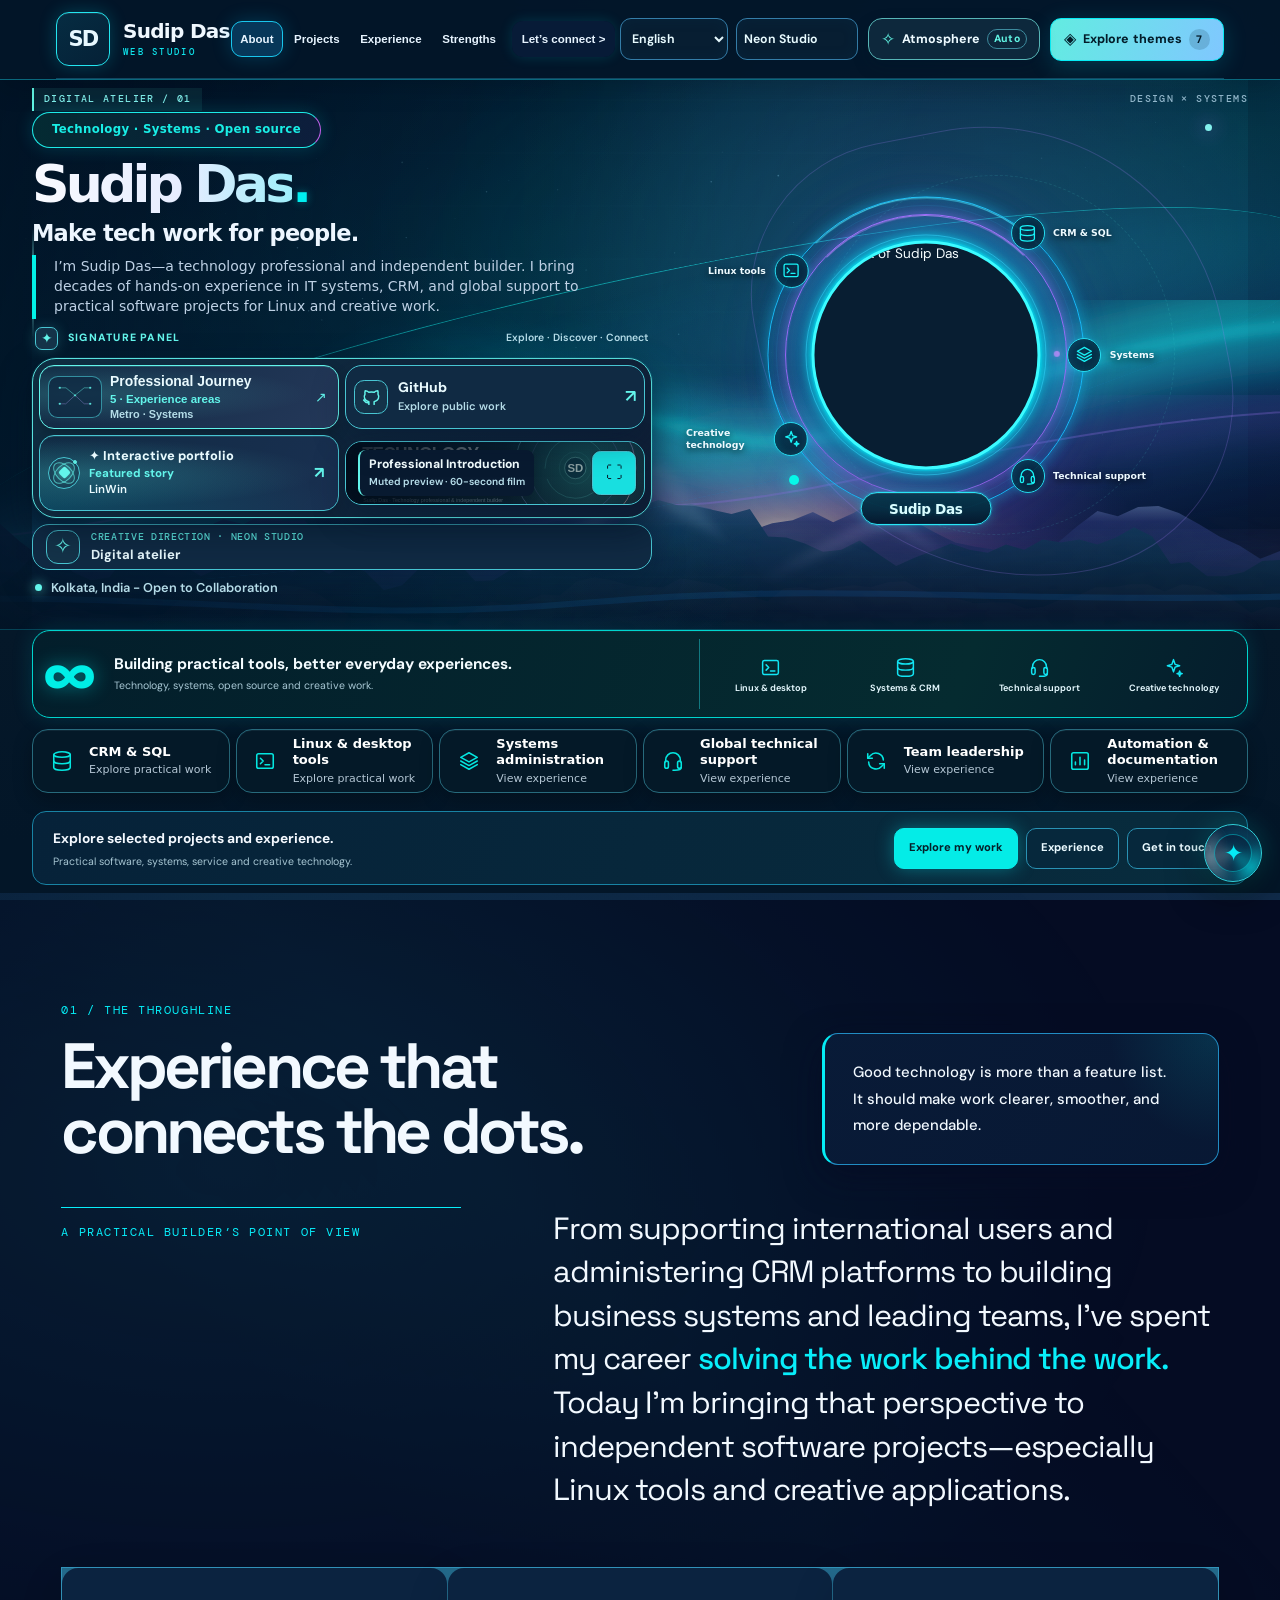
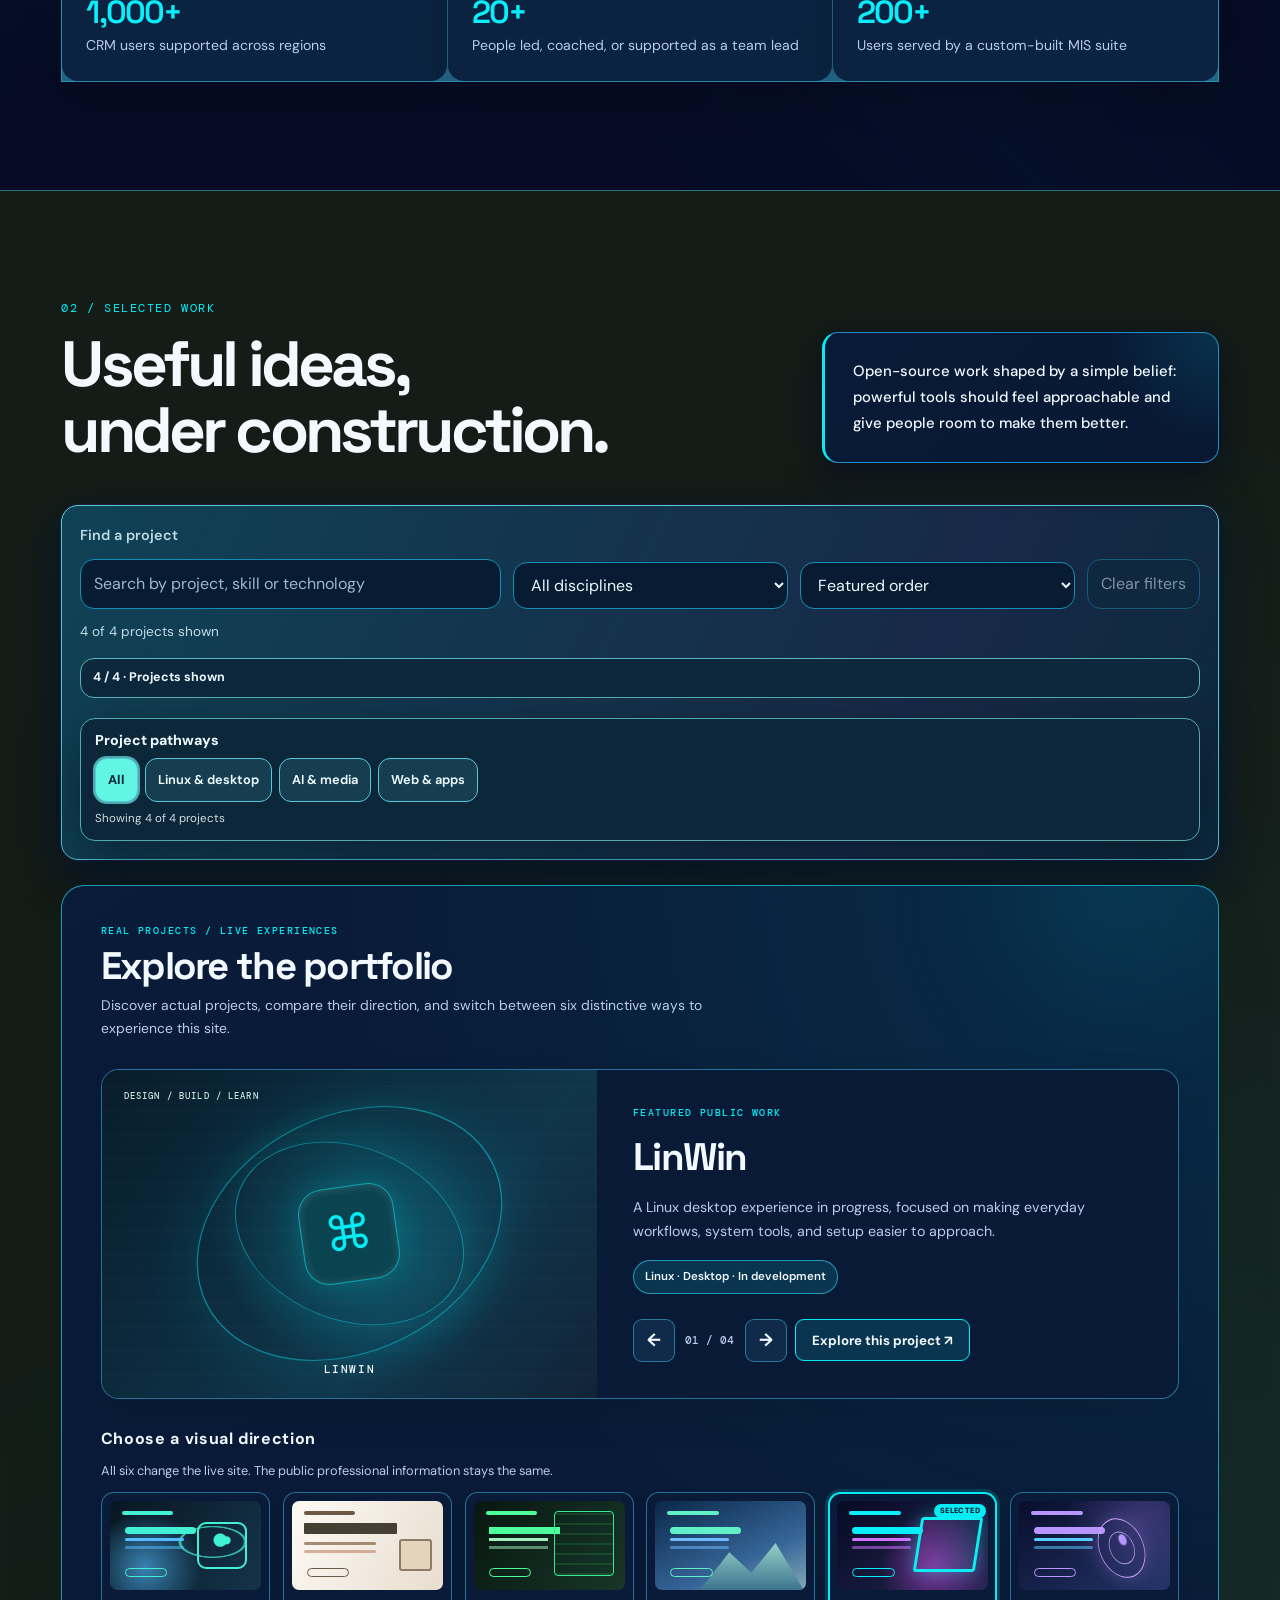
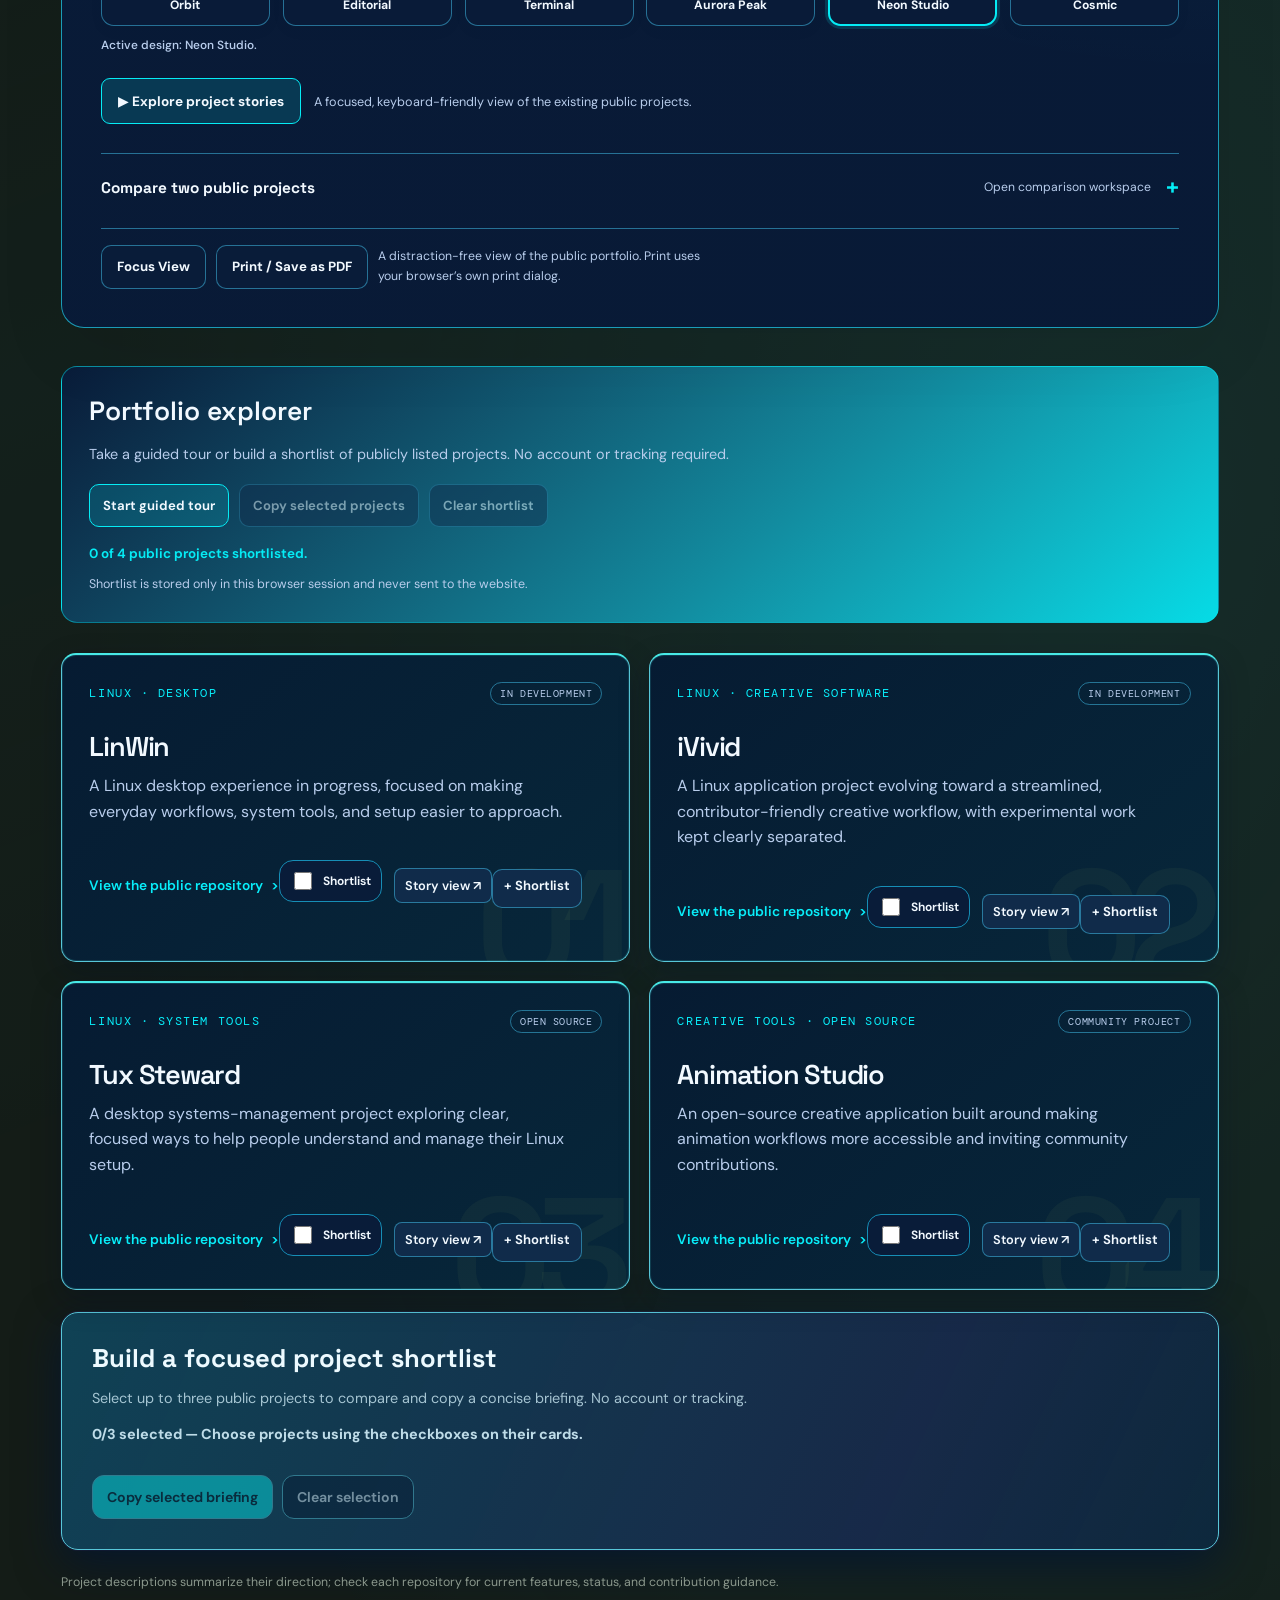
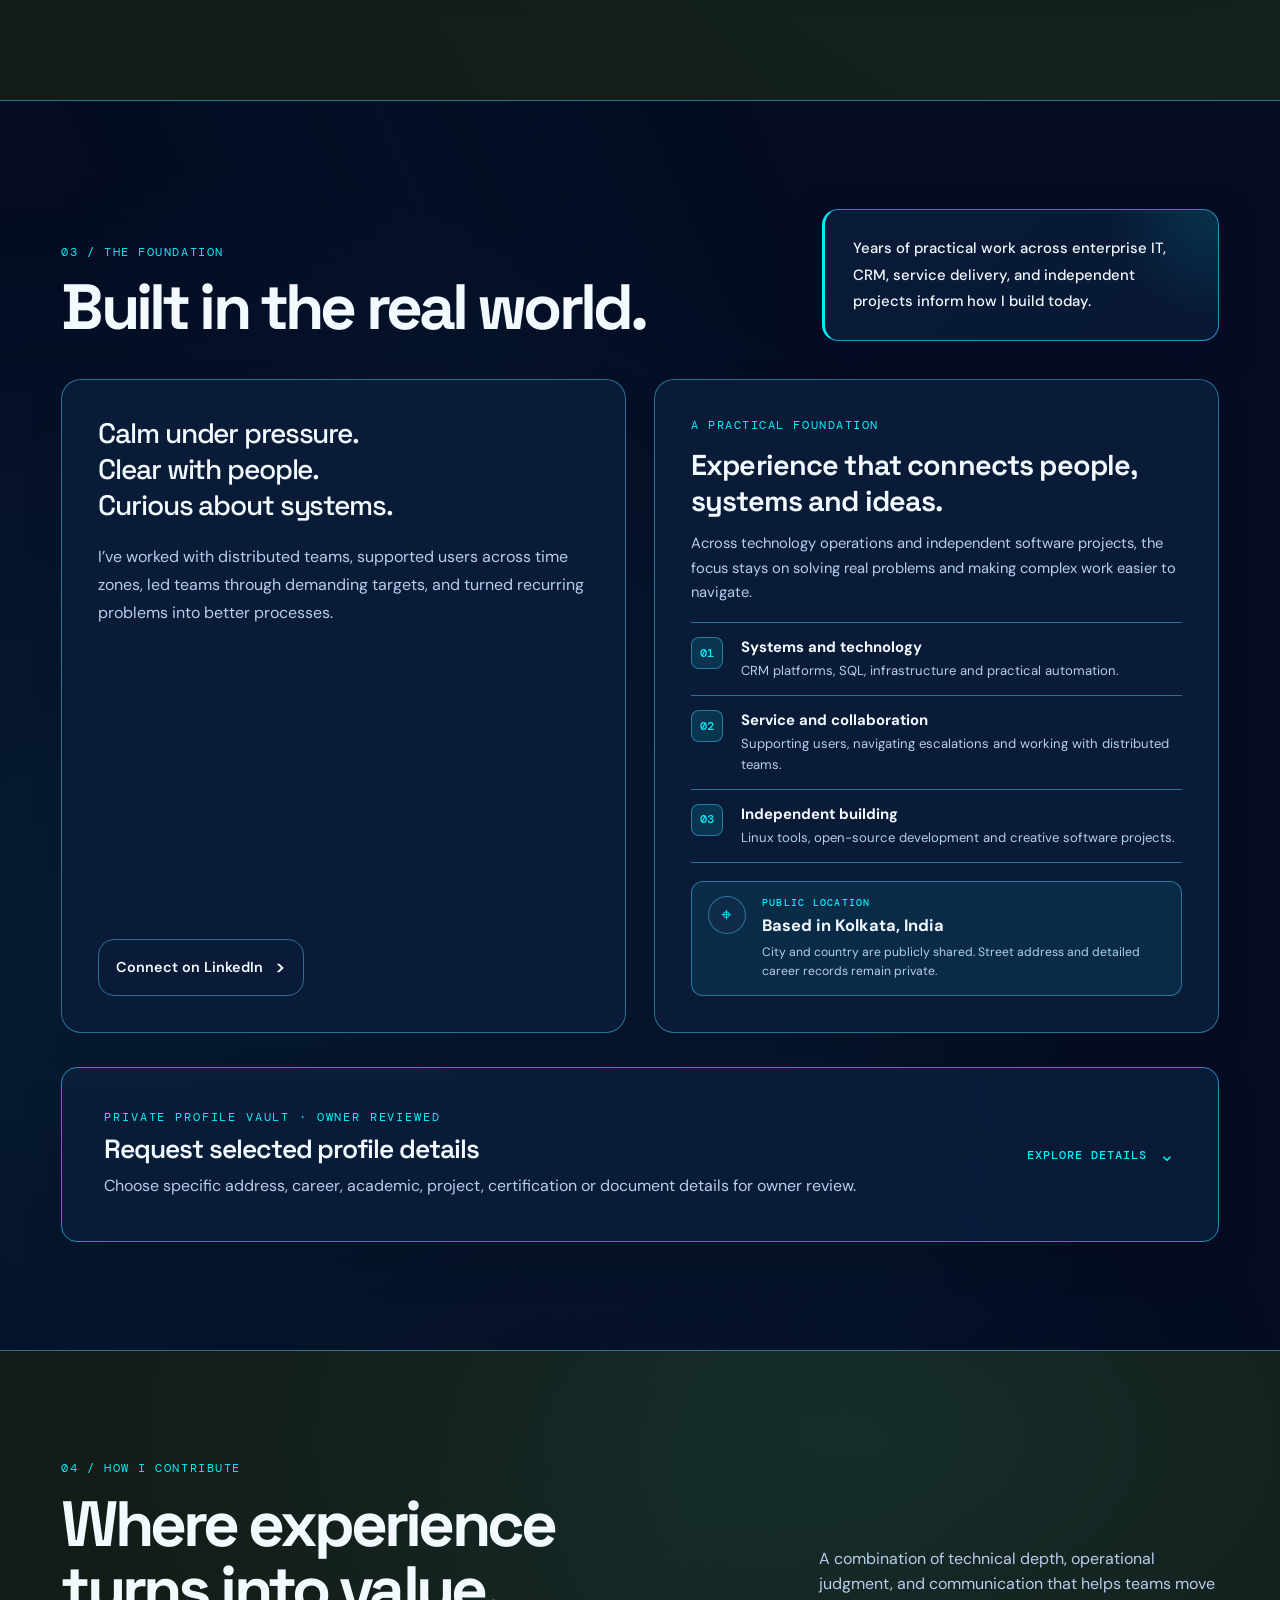
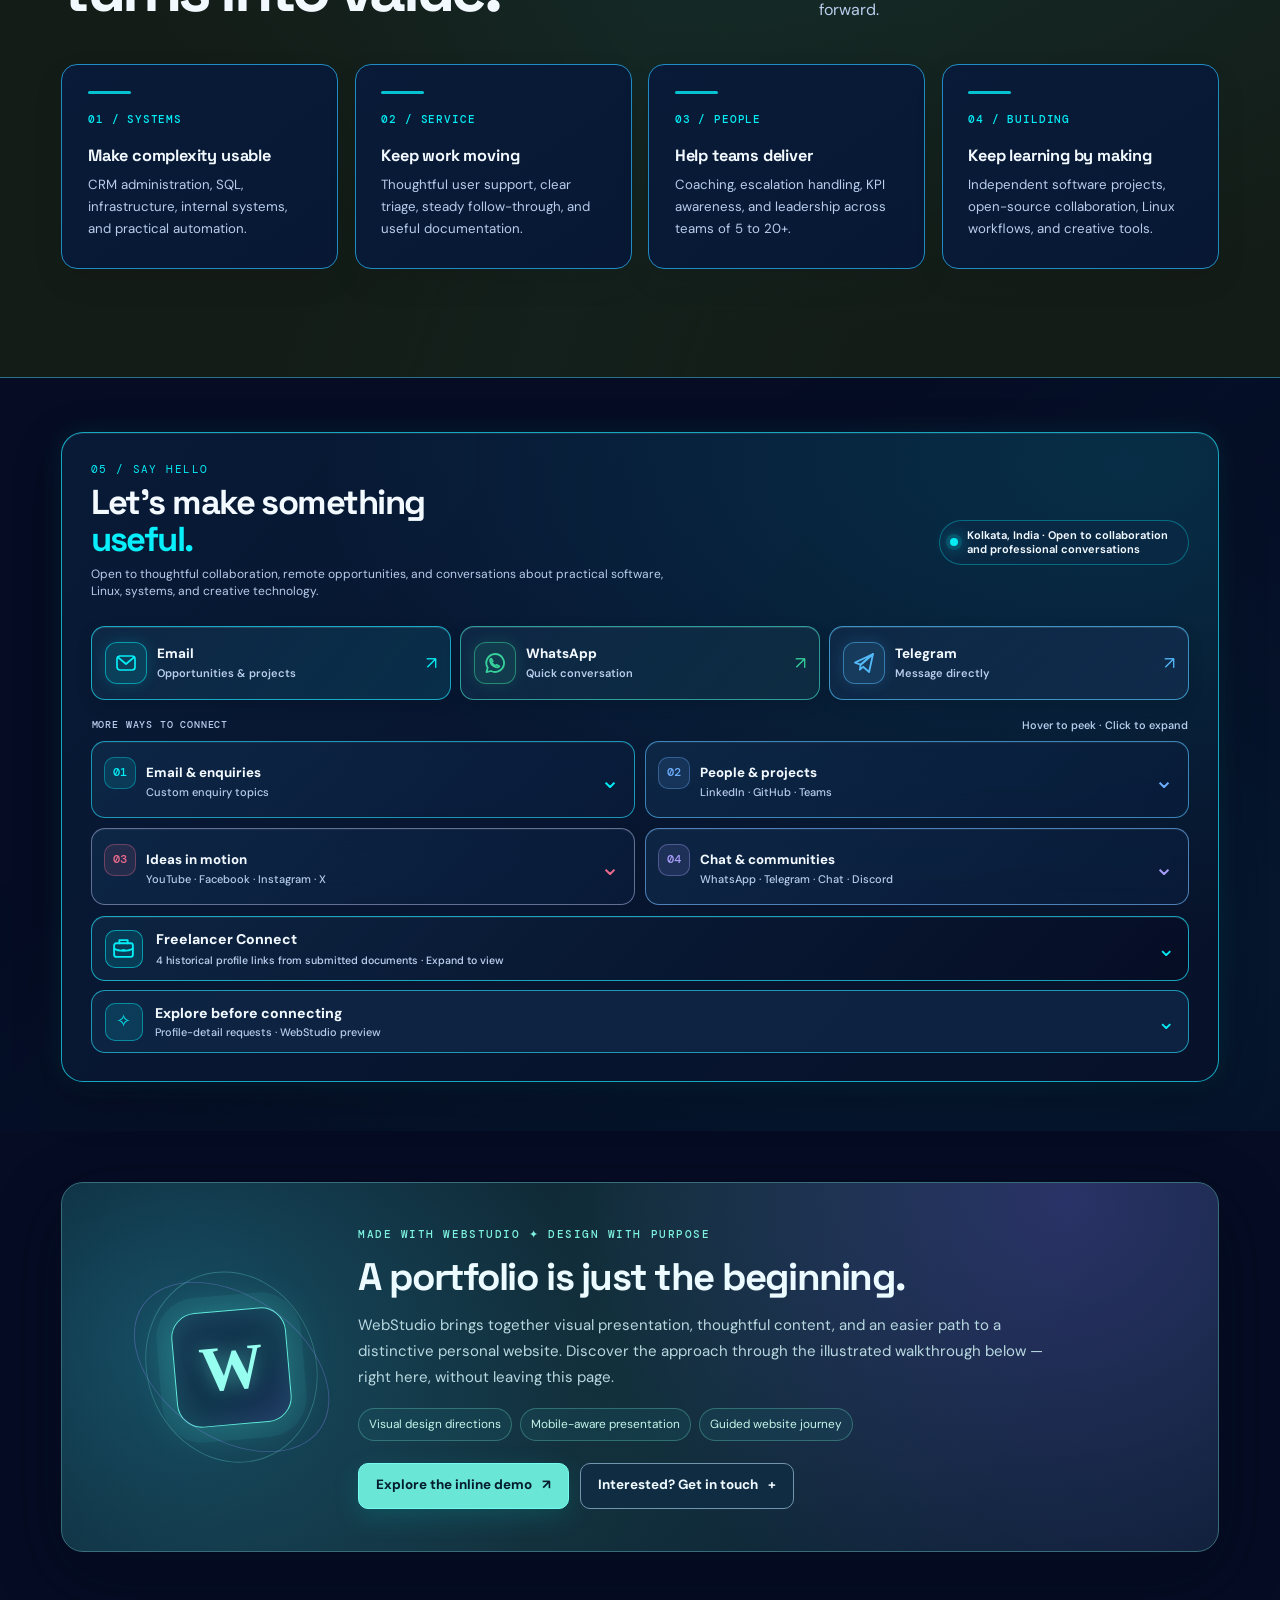
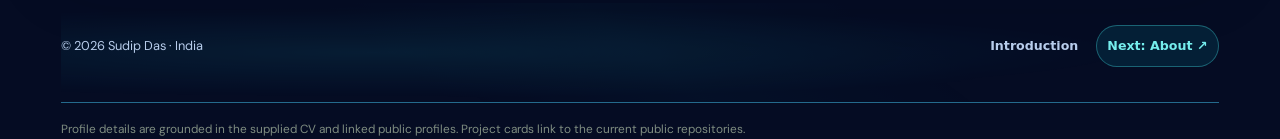
==== commit 52f499a5: "Fix production theme parity: separate visitor rendering enablement from preview security mode" ====
--- a/index.html
+++ b/index.html
@@ -3,7 +3,7 @@
 <head>
 
   <meta name="portfolio-environment" content="production">
-  <meta name="portfolio-visual-build" content="production-v3.62.0">
+  <meta name="portfolio-visual-build" content="production-v3.62.1">
 
   <meta charset="utf-8">
   <meta name="viewport" content="width=device-width, initial-scale=1">
@@ -521,29 +521,29 @@
   <script src="portfolio-shortlist-v317.js?v=3.17.0" defer></script>
   <script src="webstudio-portfolio-gallery.js?v=2.1.0" defer></script>
   <script src="webstudio-visitor-hub.js" defer></script>
-  <script src="webstudio-parity.js?v=neon-1.4.3" defer></script>
-  <script src="personal-theme-library.js?v=3.59.0" defer></script>
+  <script src="webstudio-parity.js?v=3.62.1" defer></script>
+  <script src="personal-theme-library.js?v=3.62.1" defer></script>
   <script src="webstudio-footer.js?v=1.2.0" defer></script>
   <script src="personal-smart-navigation-v1.js?v=3.16.0" defer></script>
-  <script src="aurora-peak-scene-v318.js?v=3.48.0" defer></script>
+  <script src="aurora-peak-scene-v318.js?v=3.62.1" defer></script>
   <script src="personal-quick-hub-v2.js?v=3.30.0" defer></script>
   <script src="personal-connect-compact-v2.js?v=2.0.0" defer></script>
   <script src="personal-translation-expansion-v1.js?v=3.59.0" defer></script>
   <script src="personal-footer-breadcrumbs-v1.js?v=1.0.0" defer></script>
-  <script>window.PUBLIC_API_BASE="https://sudip-das-profile-api.sudipdasin.workers.dev";window.PORTFOLIO_PREVIEW_MODE=false;window.PORTFOLIO_PUBLIC_READ_ONLY=true;</script>
-
-
-  <script src="atmosphere-shaders-v325.js?v=3.51.0" defer></script>
+  <script>window.PUBLIC_API_BASE="https://sudip-das-profile-api.sudipdasin.workers.dev";window.PORTFOLIO_PREVIEW_MODE=false;window.PORTFOLIO_VISITOR_FEATURES=true;window.PORTFOLIO_PUBLIC_READ_ONLY=true;</script>
+
+
+  <script src="atmosphere-shaders-v325.js?v=3.62.1" defer></script>
   <script src="hero-shape-registry-v352.js?v=3.59.0" defer></script>
   <script src="atmosphere-matrix-v356.js?v=3.62.0" defer></script>
-  <script src="atmosphere-engine-v328.js?v=3.59.0" defer></script>
+  <script src="atmosphere-engine-v328.js?v=3.62.1" defer></script>
   <script src="github-hero-explorer-v324.js?v=3.31.2" defer></script>
-  <script src="hero-display-engine-v327.js?v=3.59.0" defer></script>
-  <script src="atmosphere-audio-v328.js?v=3.28.0" defer></script>
-  <script src="webstudio-engine-mesh-v328.js?v=3.59.0" defer></script>
-
-  <script src="webstudio-five-engine-v329.js?v=3.59.0" defer></script>
-  <script src="webstudio-experience-v330.js?v=3.30.0" defer></script>
+  <script src="hero-display-engine-v327.js?v=3.62.1" defer></script>
+  <script src="atmosphere-audio-v328.js?v=3.62.1" defer></script>
+  <script src="webstudio-engine-mesh-v328.js?v=3.62.1" defer></script>
+
+  <script src="webstudio-five-engine-v329.js?v=3.62.1" defer></script>
+  <script src="webstudio-experience-v330.js?v=3.62.1" defer></script>
   <script src="plugins/webstudio-plugin-engine-v331.js?v=3.59.0" defer></script>
   <script src="plugins/modules/theme-v331.js?v=3.59.0" defer></script>
   <script src="plugins/modules/hero-v331.js?v=3.59.0" defer></script>
@@ -554,8 +554,8 @@
   <script src="plugins/modules/professional-journey-v338.js?v=3.39.0" defer></script>
   <script src="hero-profile-renderer-v353.js?v=3.60.0" defer></script>
   <script src="hero-orbit-geometry-v340.js?v=3.53.0" defer></script>
-  <script src="plugins/webstudio-personal-bridge-v331.js?v=3.42.0" defer></script>
-  <script src="signature-panel-v332.js?v=3.32.0" defer></script>
-<script src="bento-studio-v359.js?v=3.59.0" defer></script>
+  <script src="plugins/webstudio-personal-bridge-v331.js?v=3.62.1" defer></script>
+  <script src="signature-panel-v332.js?v=3.62.1" defer></script>
+<script src="bento-studio-v359.js?v=3.62.1" defer></script>
 </body>
 </html>
